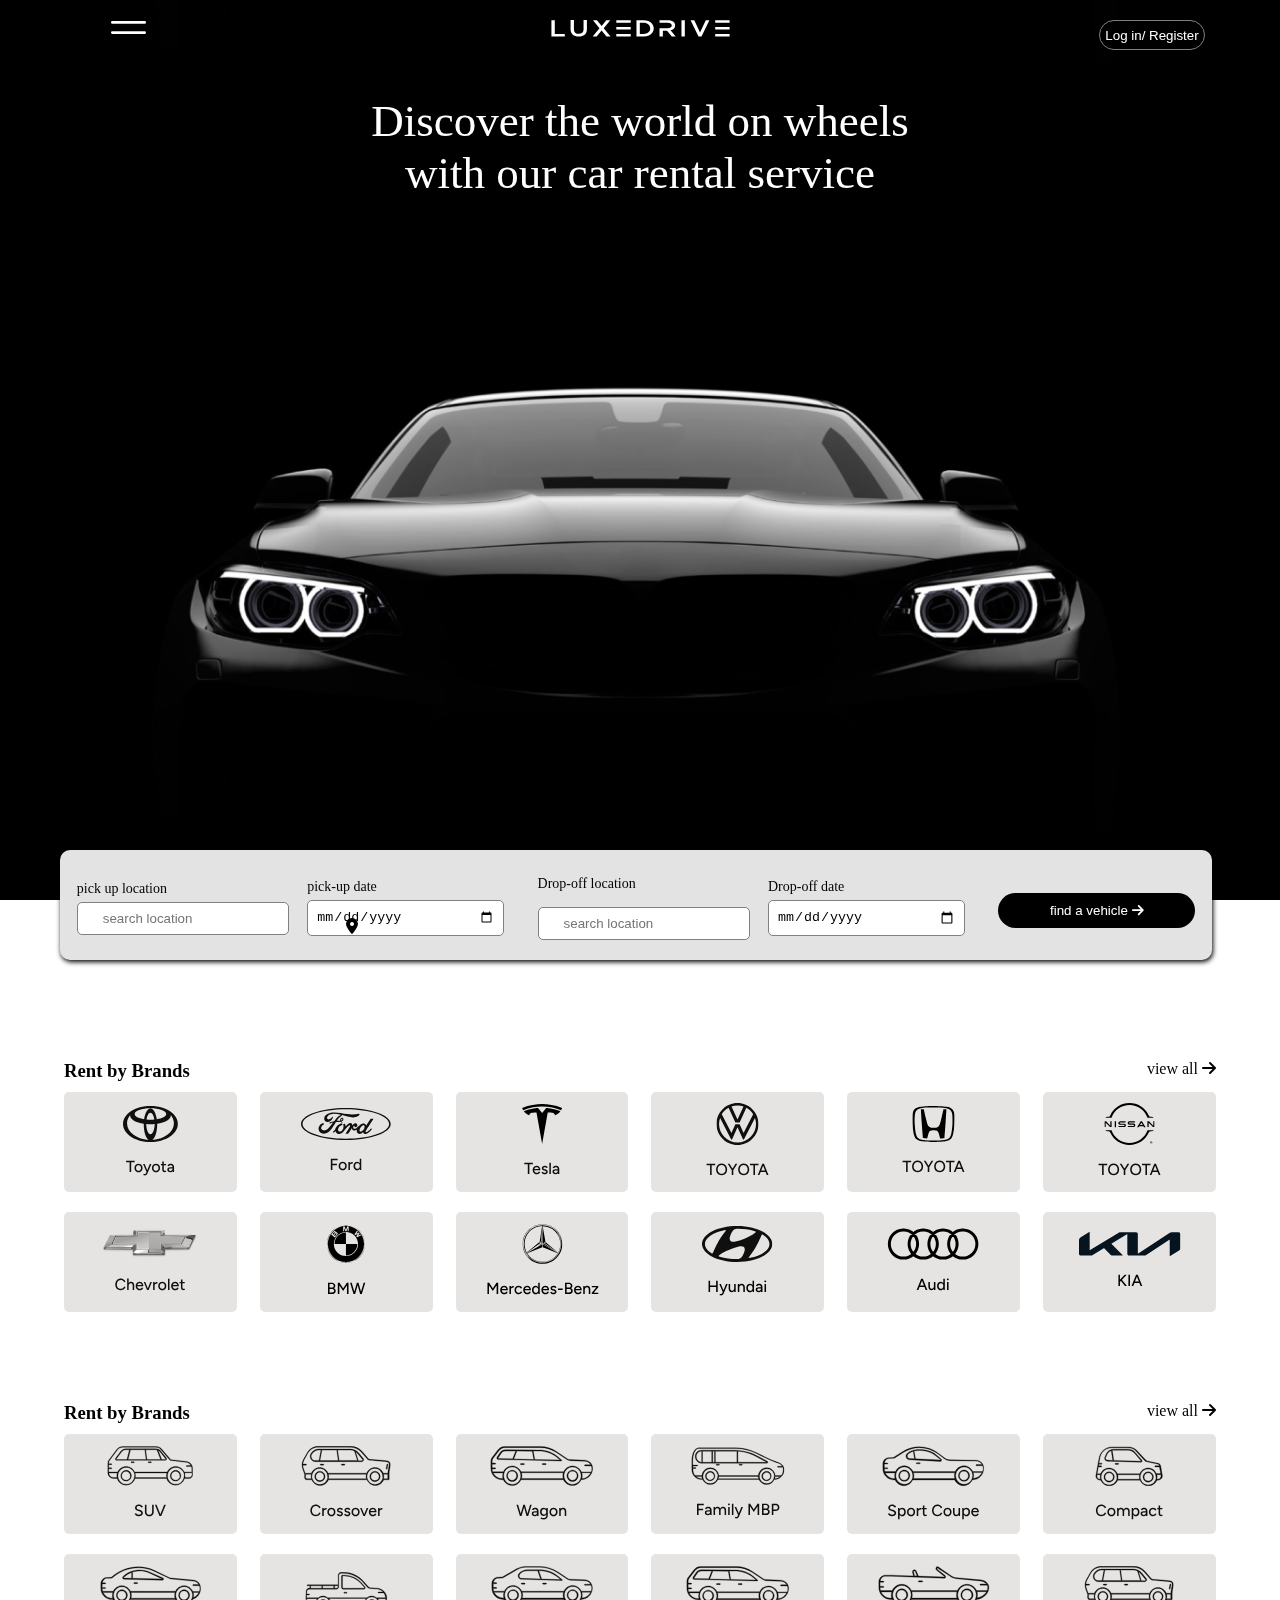
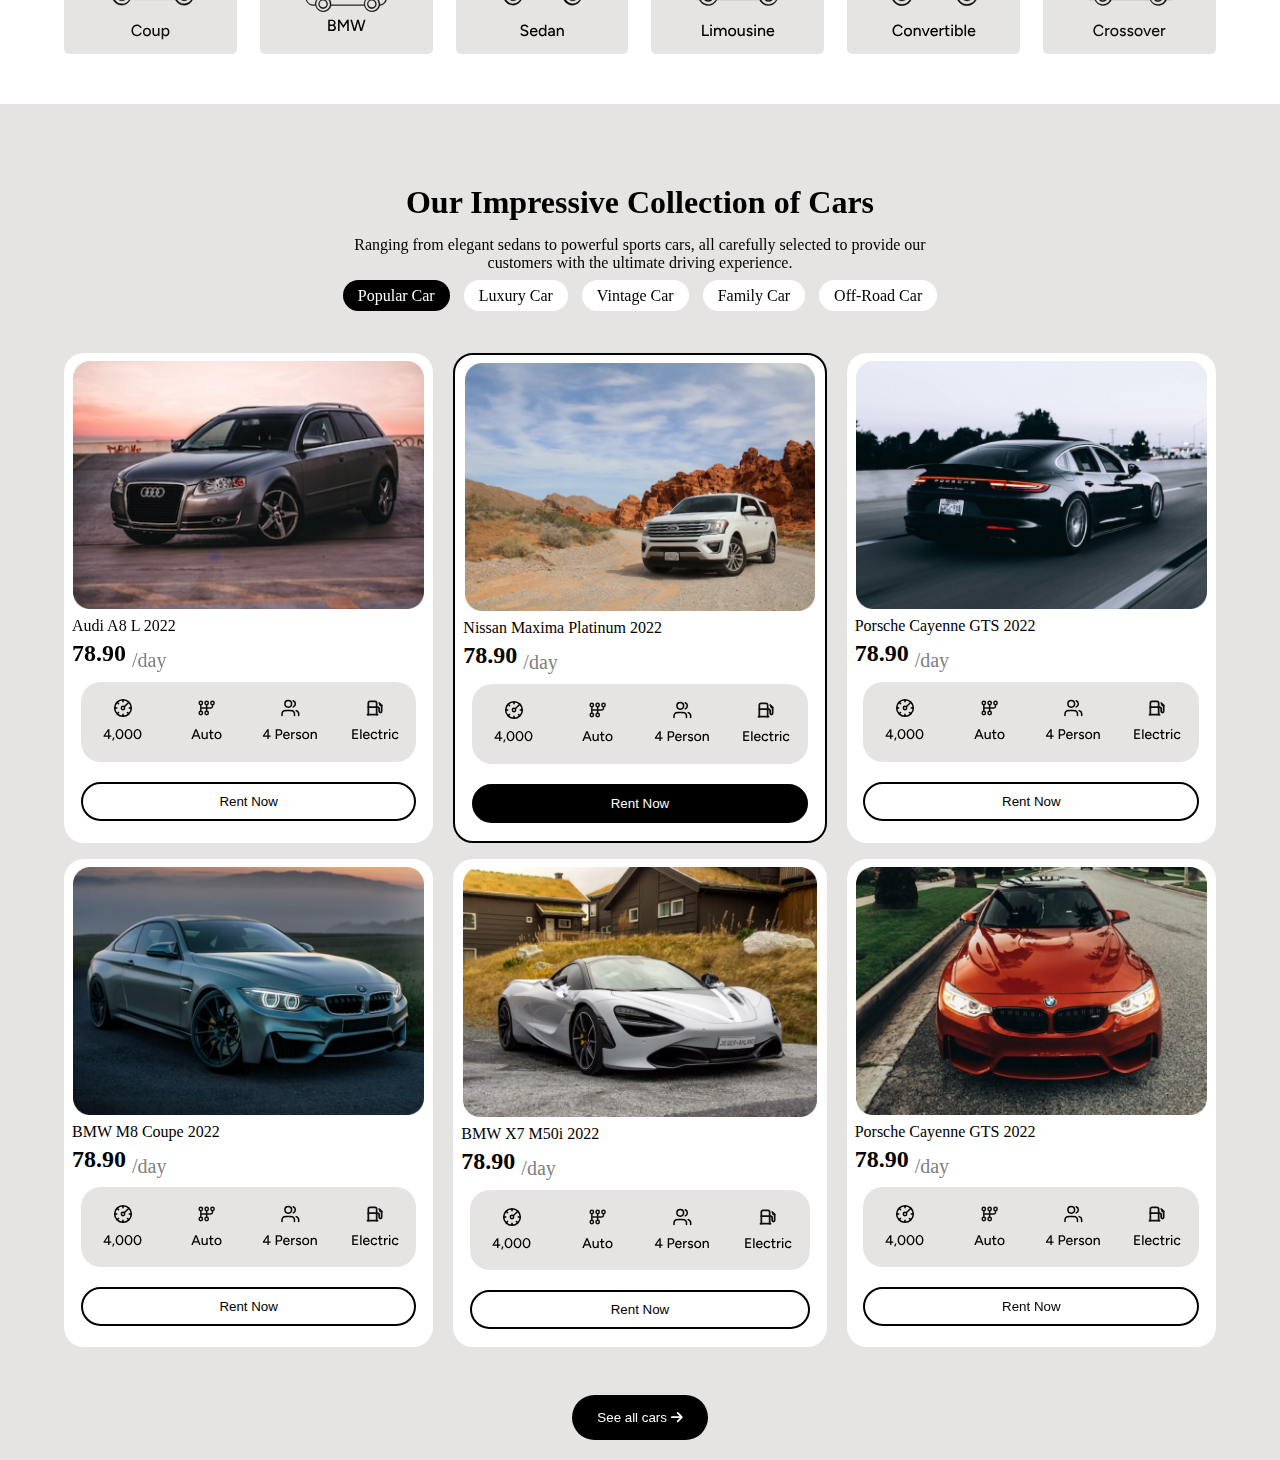
==== index.html @ c68bac32 "add section 4" ====
<html lang="en">
<head>
    <meta charset="UTF-8">
    <meta name="viewport" content="width=device-width, initial-scale=1.0">
    <link rel="stylesheet" href="https://cdnjs.cloudflare.com/ajax/libs/font-awesome/6.6.0/css/all.min.css">
    <link rel="stylesheet" href="style.css">
    <title>Car_Rental</title>
</head>
<body>
    <section id="Home">
       <div class="home-container ">
           <div class="header">
              <div class="header-container header-container-1">
                <svg width="35px" height="15" viewBox="0 0 41 15" fill="none" xmlns="http://www.w3.org/2000/svg">
                    <line x1="1.5" y1="1.5" x2="39.5" y2="1.5" stroke="white" stroke-width="3" stroke-linecap="round"/>
                    <line x1="1.5" y1="13.5" x2="39.5" y2="13.5" stroke="white" stroke-width="3" stroke-linecap="round"/>
                </svg>
                     
              </div>
              <div class="header-container header-container-2">
                <svg width="179" height="17" viewBox="0 0 179 17" fill="none" xmlns="http://www.w3.org/2000/svg">
                    <path d="M0.415466 16.4882H13.8075V13.8962H3.77547V0.264244H0.415466V16.4882Z" fill="white"/>
                    <path d="M27.699 16.4882C30.219 16.4882 32.211 15.8882 33.675 14.6642C35.139 13.4642 35.883 11.6402 35.907 9.21624V0.000244141H32.547V9.33624C32.547 10.8482 32.115 11.9762 31.275 12.7202C30.435 13.4882 29.259 13.8722 27.747 13.8722C26.235 13.8722 25.059 13.4642 24.195 12.6722C23.355 11.9042 22.923 10.7522 22.923 9.24024V0.000244141H19.563V9.33624C19.587 11.7122 20.307 13.4882 21.771 14.6882C23.211 15.8882 25.179 16.4882 27.699 16.4882Z" fill="white"/>
                    <path d="M41.6636 16.4882H45.6236L50.5676 10.4642L55.4636 16.4882H59.5436L52.7276 8.18424L59.2556 0.264244H55.2956L50.6396 5.95224L46.0076 0.264244H41.9276L48.5036 8.23224L41.6636 16.4882Z" fill="white"/>
                    <path d="M65.3111 13.9442V16.4882H79.7111V13.9442H65.3111ZM65.3111 7.03224V9.57624H79.7111V7.03224H65.3111ZM65.3111 0.264244V2.80824H79.7111V0.264244H65.3111Z" fill="white"/>
                    <path d="M85.4664 16.4882H92.5944C94.6104 16.4642 96.3624 16.1042 97.8984 15.4082C99.4104 14.6882 100.586 13.7282 101.45 12.5042C102.29 11.2802 102.722 9.91224 102.746 8.37624V8.32825C102.722 6.79224 102.29 5.40025 101.45 4.20024C100.586 3.00024 99.4104 2.04024 97.8984 1.32024C96.3624 0.624245 94.6104 0.264244 92.5944 0.264244H85.4664V16.4882ZM88.8264 13.8962V2.85624H92.5944C94.6104 2.88024 96.2184 3.40824 97.4184 4.41624C98.5944 5.42424 99.1944 6.74424 99.2184 8.37624V8.42424C99.1944 10.0322 98.5944 11.3522 97.4184 12.3362C96.2184 13.3442 94.6104 13.8722 92.5944 13.8962H88.8264Z" fill="white"/>
                    <path d="M116.761 8.30424H108.505V16.4882H111.865V10.8242H116.065L120.769 16.4882H124.705L119.569 10.3442C120.913 10.0322 122.017 9.45624 122.833 8.64024C123.673 7.82424 124.081 6.88825 124.105 5.54424V5.25624C124.105 4.56025 123.985 4.00824 123.697 3.43224C123.433 2.83224 123.049 2.32824 122.521 1.87224C121.921 1.36824 121.153 0.960245 120.217 0.672244C119.281 0.408245 118.225 0.264244 117.025 0.264244H108.505V2.85624H116.737C117.985 2.85624 118.969 3.07224 119.665 3.55224C120.337 4.00824 120.697 4.56024 120.697 5.42424V5.71224C120.697 6.55224 120.337 7.08024 119.641 7.56024C118.945 8.04024 117.985 8.30424 116.761 8.30424Z" fill="white"/>
                    <path d="M130.465 16.4882H133.825V0.264244H130.465V16.4882Z" fill="white"/>
                    <path d="M147.525 16.4882H150.477L158.421 0.144244H154.773L149.037 12.3842L143.277 0.144244H139.581L147.525 16.4882Z" fill="white"/>
                    <path d="M164.189 13.9442V16.4882H178.589V13.9442H164.189ZM164.189 7.03224V9.57624H178.589V7.03224H164.189ZM164.189 0.264244V2.80824H178.589V0.264244H164.189Z" fill="white"/>
                </svg>
                    
              </div>
               <div class="header-container header-container-3">
                <button>Log in/ Register</button>   
               </div>
           </div>
          <p>Discover the world on wheels <br>
            with our car rental service</p>
       </div>

        <div class="form-container form">
            <div class="input">
                <p>pick up location</p>
                <div class="input-container">
                    <input type="text" placeholder="search location">
                    <i class="fa-solid fa-location-dot"></i>
                </div>
            </div>

            <div class="input">
               <p>pick-up date</p>
               <input type="date">
            </div>
            
            <div class="input">
               <p>Drop-off location</p>
               <p>
                <div class="input-container">
                    <input type="text" placeholder="search location">
                    <i class="fa-solid fa-location-dot"></i>
                </div>
            </div>
            <div class="input">
               <p>Drop-off date</p>
               <input type="date">
            </div>
            <div class="input">
               <button>find a vehicle
                <i class="fa-solid fa-arrow-right"></i>                  
               </button>
            </div>
        </div>

    </section>

    <section id="Brand-section">
      <div class="brand-section-container">
               <div class="brand-section-header">
                <h3>Rent by Brands</h3>
                <div class="brand-section-button">
                    <a href="">
                        view all
                        <i class="fa-solid fa-arrow-right"></i>
                    </a>
                </div>
               </div>
        <div class="brand-container">
               <div class="brand-content">
                <div class="brand"><svg width="55" height="72" viewBox="0 0 55 72" fill="none" xmlns="http://www.w3.org/2000/svg">
                    <path d="M39.67 1.76931C36.2636 0.649949 32.0412 0 27.4639 0C22.8866 0 18.6641 0.649949 15.2578 1.76931C6.20963 4.73019 0.00012207 10.8686 0.00012207 17.9458C0.00012207 27.9117 12.2772 36 27.4284 36C42.5796 36 54.8567 27.9117 54.8567 17.9458C54.9276 10.8686 48.7181 4.73019 39.67 1.76931ZM27.4639 28.2728C25.193 28.2728 23.3479 23.7593 23.2414 18.0542C24.5898 18.1625 26.0091 18.2347 27.4639 18.2347C28.9187 18.2347 30.3025 18.1625 31.6863 18.0542C31.5799 23.7232 29.7348 28.2728 27.4639 28.2728ZM23.5253 13.5767C24.1285 9.56871 25.6542 6.75226 27.4639 6.75226C29.238 6.75226 30.7638 9.56871 31.4025 13.5767C30.1606 13.6851 28.8122 13.7573 27.4639 13.7573C26.1155 13.7573 24.8027 13.7212 23.5253 13.5767ZM33.8153 13.2879C32.8928 7.00501 30.409 2.52758 27.4639 2.52758C24.5188 2.52758 22.035 7.00501 21.1124 13.2879C15.5416 12.3852 11.6385 10.3992 11.6385 8.05215C11.6385 4.87462 18.6996 2.31093 27.4284 2.31093C36.1572 2.31093 43.2183 4.87462 43.2183 8.05215C43.2892 10.3992 39.3861 12.4213 33.8153 13.2879ZM4.04517 17.2959C4.04517 14.2267 5.21611 11.3741 7.20315 8.91875C7.16767 9.0993 7.16767 9.27984 7.16767 9.42427C7.16767 13.2879 12.8449 16.5376 20.7576 17.7292C20.7576 18.0181 20.7576 18.3069 20.7576 18.5958C20.7576 25.7452 22.7092 31.8114 25.4059 33.9057C13.4127 33.1836 4.04517 26.0341 4.04517 17.2959ZM29.5574 33.9057C32.2541 31.8114 34.2056 25.7452 34.2056 18.5958C34.2056 18.3069 34.2056 18.0181 34.2056 17.7292C42.1183 16.5376 47.7956 13.2518 47.7956 9.42427C47.7956 9.24373 47.7956 9.06319 47.7601 8.91875C49.7826 11.3741 50.9181 14.2628 50.9181 17.2959C50.9181 26.0341 41.5151 33.1836 29.5574 33.9057Z" fill="#0F0F0F"/>
                    <path d="M6.60127 66V55.728H8.18527V66H6.60127ZM3.09727 56.24V54.8H11.6893V56.24H3.09727ZM15.546 66.192C14.746 66.192 14.042 66.016 13.434 65.664C12.826 65.3013 12.346 64.8053 11.994 64.176C11.6527 63.5467 11.482 62.8213 11.482 62C11.482 61.1787 11.6527 60.4533 11.994 59.824C12.3354 59.1947 12.81 58.704 13.418 58.352C14.026 57.9893 14.7247 57.808 15.514 57.808C16.3034 57.808 17.002 57.9893 17.61 58.352C18.218 58.704 18.6927 59.1947 19.034 59.824C19.3754 60.4533 19.546 61.1787 19.546 62C19.546 62.8213 19.3754 63.5467 19.034 64.176C18.6927 64.8053 18.218 65.3013 17.61 65.664C17.0127 66.016 16.3247 66.192 15.546 66.192ZM15.546 64.8C16.026 64.8 16.4527 64.6827 16.826 64.448C17.1994 64.2027 17.4874 63.872 17.69 63.456C17.9034 63.04 18.01 62.5547 18.01 62C18.01 61.4453 17.9034 60.96 17.69 60.544C17.4874 60.128 17.194 59.8027 16.81 59.568C16.426 59.3227 15.994 59.2 15.514 59.2C15.0234 59.2 14.5914 59.3227 14.218 59.568C13.8447 59.8027 13.5514 60.128 13.338 60.544C13.1247 60.96 13.018 61.4453 13.018 62C13.018 62.5547 13.1247 63.04 13.338 63.456C13.5514 63.872 13.85 64.2027 14.234 64.448C14.618 64.6827 15.0554 64.8 15.546 64.8ZM21.9373 69.392C21.7026 69.392 21.4413 69.3493 21.1533 69.264C20.8759 69.1787 20.5879 69.0667 20.2893 68.928L20.8493 67.68C21.0839 67.7867 21.2866 67.8667 21.4573 67.92C21.6386 67.9733 21.7826 68 21.8893 68C22.1559 68 22.3799 67.9253 22.5613 67.776C22.7533 67.6267 22.9079 67.4187 23.0253 67.152L23.9533 64.96L26.8013 58H28.4333L24.6413 66.992C24.4386 67.4827 24.2253 67.9093 24.0013 68.272C23.7773 68.6347 23.4999 68.912 23.1693 69.104C22.8493 69.296 22.4386 69.392 21.9373 69.392ZM23.5373 66L20.0333 58H21.6493L24.5453 64.944L25.0093 66H23.5373ZM33.0148 66.192C32.2148 66.192 31.5108 66.016 30.9028 65.664C30.2948 65.3013 29.8148 64.8053 29.4628 64.176C29.1214 63.5467 28.9508 62.8213 28.9508 62C28.9508 61.1787 29.1214 60.4533 29.4628 59.824C29.8041 59.1947 30.2788 58.704 30.8868 58.352C31.4948 57.9893 32.1934 57.808 32.9828 57.808C33.7721 57.808 34.4708 57.9893 35.0788 58.352C35.6868 58.704 36.1614 59.1947 36.5028 59.824C36.8441 60.4533 37.0148 61.1787 37.0148 62C37.0148 62.8213 36.8441 63.5467 36.5028 64.176C36.1614 64.8053 35.6868 65.3013 35.0788 65.664C34.4814 66.016 33.7934 66.192 33.0148 66.192ZM33.0148 64.8C33.4948 64.8 33.9214 64.6827 34.2948 64.448C34.6681 64.2027 34.9561 63.872 35.1588 63.456C35.3721 63.04 35.4788 62.5547 35.4788 62C35.4788 61.4453 35.3721 60.96 35.1588 60.544C34.9561 60.128 34.6628 59.8027 34.2788 59.568C33.8948 59.3227 33.4628 59.2 32.9828 59.2C32.4921 59.2 32.0601 59.3227 31.6868 59.568C31.3134 59.8027 31.0201 60.128 30.8068 60.544C30.5934 60.96 30.4868 61.4453 30.4868 62C30.4868 62.5547 30.5934 63.04 30.8068 63.456C31.0201 63.872 31.3188 64.2027 31.7028 64.448C32.0868 64.6827 32.5241 64.8 33.0148 64.8ZM41.768 66.192C40.968 66.192 40.3494 65.9893 39.912 65.584C39.4747 65.168 39.256 64.576 39.256 63.808V55.504H40.776V63.584C40.776 63.9787 40.872 64.2827 41.064 64.496C41.2667 64.6987 41.5547 64.8 41.928 64.8C42.0347 64.8 42.152 64.7787 42.28 64.736C42.408 64.6933 42.5627 64.608 42.744 64.48L43.32 65.664C43.0427 65.8453 42.776 65.9787 42.52 66.064C42.2747 66.1493 42.024 66.192 41.768 66.192ZM37.896 59.312V58H43.048V59.312H37.896ZM49.6541 66L49.5741 64.608V61.824C49.5741 61.2373 49.5048 60.752 49.3661 60.368C49.2381 59.9733 49.0355 59.6747 48.7581 59.472C48.4915 59.2693 48.1341 59.168 47.6861 59.168C47.2701 59.168 46.9021 59.2533 46.5821 59.424C46.2728 59.5947 46.0168 59.8613 45.8141 60.224L44.4381 59.712C44.6301 59.3493 44.8755 59.024 45.1741 58.736C45.4728 58.448 45.8301 58.224 46.2461 58.064C46.6728 57.8933 47.1635 57.808 47.7181 57.808C48.4648 57.808 49.0888 57.952 49.5901 58.24C50.1021 58.528 50.4808 58.96 50.7261 59.536C50.9821 60.1013 51.1048 60.8053 51.0941 61.648L51.0781 66H49.6541ZM47.3181 66.192C46.3688 66.192 45.6275 65.9787 45.0941 65.552C44.5715 65.1147 44.3101 64.512 44.3101 63.744C44.3101 62.9227 44.5821 62.2987 45.1261 61.872C45.6808 61.4347 46.4488 61.216 47.4301 61.216H49.6541V62.416H47.8461C47.1101 62.416 46.5928 62.5333 46.2941 62.768C45.9955 62.992 45.8461 63.3067 45.8461 63.712C45.8461 64.0853 45.9848 64.3787 46.2621 64.592C46.5501 64.7947 46.9448 64.896 47.4461 64.896C47.8835 64.896 48.2568 64.7947 48.5661 64.592C48.8861 64.3893 49.1315 64.1227 49.3021 63.792C49.4835 63.4507 49.5741 63.072 49.5741 62.656H50.2941C50.2941 63.744 50.0435 64.608 49.5421 65.248C49.0408 65.8773 48.2995 66.192 47.3181 66.192Z" fill="#0F0F0F"/>
                    </svg>
                    </div>
               </div>
               <div class="brand-content">
                <div class="brand">
                    <svg width="90" height="68" viewBox="0 0 90 68" fill="none" xmlns="http://www.w3.org/2000/svg">
                        <path d="M63.2981 19.7126C63.3144 19.794 63.4122 19.8673 63.5182 19.908C63.5589 19.9243 63.5752 19.9487 63.5345 20.0301C63.241 20.6571 62.972 21.0154 62.6133 21.5528C62.2791 22.0576 61.8959 22.4485 61.4394 22.823C60.7465 23.393 59.7846 24.02 58.9939 23.5966C58.6433 23.4174 58.4884 22.9207 58.4966 22.5218C58.5129 21.3981 59.0102 20.25 59.9395 19.1182C61.0644 17.734 62.3117 17.0174 63.1269 17.4083C63.9747 17.8072 63.7056 18.7843 63.3225 19.5579C63.2899 19.6067 63.2899 19.6637 63.2981 19.7126ZM72.3629 10.9675C72.42 10.8617 72.3629 10.7803 72.2244 10.7803C71.5152 10.7803 70.594 10.7803 69.8603 10.7803C69.6891 10.7803 69.5913 10.8047 69.5098 10.9675C69.2408 11.4887 65.9311 16.4393 65.3197 17.4001C65.2137 17.5467 65.0915 17.5223 65.0752 17.3594C65.0099 16.7894 64.5208 16.1299 63.7383 15.8205C63.1432 15.5843 62.5644 15.5355 61.9611 15.6169C60.8769 15.7635 59.9069 16.3335 59.0509 16.9849C57.7711 17.962 56.6624 19.224 55.2277 20.1604C54.4451 20.6653 53.3772 21.1131 52.6598 20.4536C52.0158 19.851 52.0892 18.5238 53.0756 17.4897C53.1816 17.3838 53.3038 17.4734 53.2875 17.5711C53.1979 18.0352 53.312 18.4994 53.6625 18.8251C54.0946 19.2159 54.7141 19.2566 55.244 18.9961C55.8717 18.6866 56.2385 18.0922 56.3445 17.4164C56.5075 16.366 55.7005 15.4378 54.6897 15.3645C53.8663 15.3075 53.0756 15.5925 52.3093 16.2276C51.9262 16.5452 51.7061 16.7813 51.3718 17.2536C51.2903 17.3676 51.1681 17.3838 51.1681 17.2128C51.2088 15.8693 50.6463 15.1121 49.5377 15.0877C48.6736 15.0632 47.7524 15.5355 47.0269 16.1055C46.2362 16.7406 45.5514 17.5793 44.8096 18.3691C44.7199 18.4668 44.6384 18.4586 44.6139 18.2714C44.5895 17.3838 44.3694 16.5126 43.9536 15.9019C43.8069 15.6902 43.4971 15.5843 43.2444 15.7309C43.1221 15.796 42.7064 15.9833 42.4048 16.2276C42.258 16.3497 42.1928 16.5289 42.2662 16.7569C42.6656 18.0922 42.576 19.5986 42.0379 20.8851C41.5407 22.0576 40.5788 23.1162 39.4375 23.4663C38.6875 23.7024 37.9131 23.5884 37.4321 22.9289C36.7718 22.0169 37.0408 20.4291 38.0191 19.11C38.8913 17.9457 40.1467 17.2128 41.3939 16.7324C41.5407 16.6754 41.5733 16.5777 41.5325 16.4556C41.4673 16.252 41.3532 15.967 41.3124 15.8449C41.1983 15.5355 40.8722 15.4866 40.4809 15.5355C39.5679 15.6413 38.7527 15.9508 37.9375 16.3905C35.8099 17.5304 34.7502 19.7289 34.2773 20.9014C34.0491 21.4632 33.8616 21.8215 33.6089 22.1309C33.2747 22.5543 32.8508 22.937 32.0845 23.6047C32.0111 23.6698 31.9622 23.792 32.0193 23.9141C32.1008 24.077 32.5002 24.6388 32.6144 24.6877C32.7366 24.7528 32.8834 24.6632 32.9404 24.6225C33.4785 24.2561 34.1225 23.678 34.4404 23.2871C34.5545 23.1569 34.6605 23.2057 34.7257 23.4093C35.0192 24.4597 35.7854 25.3146 36.8533 25.6729C38.8016 26.3324 40.8233 25.3798 42.3477 23.7268C43.3178 22.6765 43.6683 22.0006 44.0352 21.5365C44.6628 20.7548 45.9101 19.0123 47.3856 17.8968C47.9318 17.4815 48.5676 17.1721 48.8937 17.3757C49.1545 17.5467 49.2361 17.9294 48.8203 18.6866C47.3122 21.4388 45.0949 24.6714 44.6873 25.4531C44.6139 25.5915 44.6791 25.6973 44.8177 25.6973C45.6085 25.6973 46.391 25.6973 47.1084 25.6973C47.2307 25.6892 47.2796 25.6403 47.3448 25.5508C48.5024 23.7431 49.5947 22.0169 50.7605 20.2337C50.8257 20.1279 50.8827 20.2093 50.8909 20.2581C50.9153 20.6734 51.0132 21.2352 51.2659 21.6098C51.7061 22.2938 52.3338 22.5869 53.0267 22.595C53.581 22.6032 53.8582 22.5136 54.4533 22.2938C54.9342 22.1146 55.3255 21.8785 55.6271 21.6668C55.7983 21.5447 55.8309 21.7482 55.8309 21.7808C55.5619 23.2139 55.8961 24.9238 57.3227 25.624C59.0346 26.4627 60.9096 25.2821 61.9938 24.2154C62.0997 24.1095 62.2139 24.1258 62.222 24.3457C62.2465 24.7528 62.4258 25.2413 62.7682 25.5752C63.673 26.4871 65.5072 26.1207 67.3414 24.7039C68.5234 23.792 69.7543 22.5136 70.863 21.1538C70.9038 21.105 70.9364 21.0154 70.8549 20.934C70.6837 20.7548 70.4391 20.5513 70.2679 20.3966C70.1945 20.3314 70.0804 20.3477 70.0152 20.3966C68.8739 21.4795 67.8468 22.7172 66.3632 23.7431C65.8659 24.0933 65.067 24.3701 64.7083 23.8897C64.5697 23.7024 64.5861 23.4419 64.7246 23.0999C65.1485 22.0006 72.0043 11.5782 72.3629 10.9675Z" fill="#0F0F0F"/>
                        <path d="M40.1076 12.2174C40.1402 12.3721 40.1973 12.4047 40.2706 12.3884C40.6212 12.3151 41.0043 12.0301 41.2244 11.6963C41.4282 11.395 41.526 10.9635 41.3222 10.7843C41.1429 10.6296 40.8413 10.6703 40.6212 10.8658C40.181 11.2566 40.0505 11.8103 40.1076 12.2174ZM22.6299 25.6444C20.0703 25.6607 17.8203 24.081 17.5595 21.3533C17.4127 19.8388 17.8448 18.4871 18.7007 17.3797C19.4589 16.3864 20.7469 15.564 21.8392 15.3686C22.1979 15.3034 22.6707 15.3441 22.8664 15.5803C23.1761 15.9385 23.0865 16.3375 22.7767 16.4922C21.9452 16.9156 20.9425 17.6403 20.4534 18.6337C20.054 19.4398 19.9724 20.4169 20.5838 21.3451C21.611 22.8922 24.4723 22.9329 27.1298 20.4658C27.7901 19.8632 28.377 19.2769 28.9803 18.593C30.1541 17.2576 30.5454 16.7691 32.1024 14.6113C32.1187 14.5869 32.1269 14.5543 32.1187 14.538C32.1024 14.5054 32.0861 14.5054 32.0372 14.4973C30.9938 14.5299 30.0889 14.8393 29.2085 15.4907C28.9558 15.678 28.589 15.6535 28.4259 15.4093C28.2466 15.1324 28.377 14.7741 28.6705 14.5706C30.0889 13.5853 31.6378 13.4062 33.2192 13.1375C33.2192 13.1375 33.3252 13.1457 33.423 13.0235C34.0752 12.193 34.5643 11.4439 35.2572 10.5971C35.9583 9.74209 36.855 8.96041 37.5397 8.36601C38.5017 7.54362 39.1131 7.26677 39.7408 6.92479C39.9038 6.83522 39.7163 6.73751 39.6674 6.73751C36.1702 6.07797 32.5345 5.23115 29.0699 6.51766C26.6651 7.41334 25.6135 9.31868 26.119 10.5889C26.4776 11.4927 27.6678 11.6393 28.7846 11.0937C29.7058 10.6378 30.5617 9.91308 31.1731 8.9767C31.5155 8.45558 32.2247 8.83013 31.8416 9.73395C30.8226 12.1197 28.8824 14.0088 26.5184 14.0902C24.5049 14.1553 23.2087 12.6734 23.2087 10.8495C23.2169 7.25049 27.2276 4.88102 31.4421 4.53089C36.5208 4.11563 41.3222 5.45914 46.3601 6.06983C50.2241 6.53395 53.925 6.55023 57.8053 5.65456C58.2618 5.55685 58.5879 5.84998 58.5553 6.3141C58.5146 6.98178 58.001 7.62504 56.7211 8.3253C55.2701 9.12326 53.7457 9.35939 52.1561 9.37568C48.3165 9.40825 44.7379 7.91003 41.0369 7.11206C41.0451 7.27491 41.0858 7.47033 40.9472 7.56804C38.893 9.08255 37.0425 10.6133 35.8034 12.7711C35.7626 12.82 35.7789 12.8688 35.8605 12.8607C36.9365 12.8037 37.9066 12.7792 38.9174 12.6978C39.0968 12.6815 39.0968 12.6408 39.0805 12.5105C38.9908 11.7696 39.2109 10.9228 39.863 10.3365C40.5315 9.73395 41.3711 9.66881 41.9255 10.1004C42.5532 10.5889 42.5042 11.4764 42.1537 12.136C41.8032 12.8118 41.2244 13.1701 40.6619 13.3411C40.6619 13.3411 40.5478 13.3655 40.5641 13.4714C40.5886 13.6423 41.3467 14.0658 41.4119 14.1716C41.4771 14.2775 41.4445 14.4403 41.3304 14.5706C41.2489 14.6602 41.1266 14.7497 40.9635 14.7497C40.8331 14.7497 40.7516 14.7009 40.5886 14.6113C40.2462 14.424 39.8223 14.1228 39.537 13.7645C39.4391 13.6423 39.3902 13.6423 39.1457 13.6505C38.0533 13.7156 36.3577 13.8785 35.2083 14.0169C34.9311 14.0495 34.8904 14.1065 34.8333 14.196C32.9991 17.2169 31.0427 20.4739 28.8906 22.6561C26.5836 25.0093 24.6679 25.6281 22.6299 25.6444Z" fill="#0F0F0F"/>
                        <path d="M44.8598 1.31908C20.9503 1.31908 1.57331 7.91451 1.57331 15.9919C1.57331 24.0692 20.9503 30.6646 44.8598 30.6646C68.7611 30.6646 88.1381 24.0692 88.1381 15.9919C88.1381 7.92265 68.7611 1.31908 44.8598 1.31908ZM44.8598 32C20.0862 32 0 24.8346 0 16C0 7.15725 20.0862 0 44.8598 0C69.6334 0 89.7196 7.1654 89.7196 16C89.7196 24.8346 69.6334 32 44.8598 32Z" fill="#0F0F0F"/>
                        <path d="M29.8307 62V50.8H31.3987V62H29.8307ZM31.1907 57.2V55.76H35.9427V57.2H31.1907ZM31.1907 52.24V50.8H36.6147V52.24H31.1907ZM41.7193 62.192C40.9193 62.192 40.2153 62.016 39.6073 61.664C38.9993 61.3013 38.5193 60.8053 38.1673 60.176C37.826 59.5467 37.6553 58.8213 37.6553 58C37.6553 57.1787 37.826 56.4533 38.1673 55.824C38.5086 55.1947 38.9833 54.704 39.5913 54.352C40.1993 53.9893 40.898 53.808 41.6873 53.808C42.4766 53.808 43.1753 53.9893 43.7833 54.352C44.3913 54.704 44.866 55.1947 45.2073 55.824C45.5486 56.4533 45.7193 57.1787 45.7193 58C45.7193 58.8213 45.5486 59.5467 45.2073 60.176C44.866 60.8053 44.3913 61.3013 43.7833 61.664C43.186 62.016 42.498 62.192 41.7193 62.192ZM41.7193 60.8C42.1993 60.8 42.626 60.6827 42.9993 60.448C43.3726 60.2027 43.6606 59.872 43.8633 59.456C44.0766 59.04 44.1833 58.5547 44.1833 58C44.1833 57.4453 44.0766 56.96 43.8633 56.544C43.6606 56.128 43.3673 55.8027 42.9833 55.568C42.5993 55.3227 42.1673 55.2 41.6873 55.2C41.1966 55.2 40.7646 55.3227 40.3913 55.568C40.018 55.8027 39.7246 56.128 39.5113 56.544C39.298 56.96 39.1913 57.4453 39.1913 58C39.1913 58.5547 39.298 59.04 39.5113 59.456C39.7246 59.872 40.0233 60.2027 40.4073 60.448C40.7913 60.6827 41.2286 60.8 41.7193 60.8ZM48.3126 57.696C48.3126 56.832 48.4779 56.128 48.8086 55.584C49.1392 55.04 49.5659 54.6347 50.0886 54.368C50.6112 54.1013 51.1606 53.968 51.7366 53.968V55.408C51.2566 55.408 50.7979 55.4827 50.3606 55.632C49.9339 55.7707 49.5819 56.0053 49.3046 56.336C49.0379 56.656 48.9046 57.0933 48.9046 57.648L48.3126 57.696ZM47.3846 62V54H48.9046V62H47.3846ZM58.8187 62L58.7547 60.512V50.8H60.2587V62H58.8187ZM56.1307 62.192C55.4053 62.192 54.7707 62.016 54.2267 61.664C53.6933 61.312 53.272 60.8213 52.9627 60.192C52.664 59.5627 52.5147 58.832 52.5147 58C52.5147 57.1573 52.664 56.4267 52.9627 55.808C53.272 55.1787 53.6933 54.688 54.2267 54.336C54.7707 53.984 55.4053 53.808 56.1307 53.808C56.8027 53.808 57.384 53.984 57.8747 54.336C58.376 54.688 58.76 55.1787 59.0267 55.808C59.2933 56.4267 59.4267 57.1573 59.4267 58C59.4267 58.832 59.2933 59.5627 59.0267 60.192C58.76 60.8213 58.376 61.312 57.8747 61.664C57.384 62.016 56.8027 62.192 56.1307 62.192ZM56.4827 60.816C56.9307 60.816 57.3253 60.6987 57.6667 60.464C58.008 60.2187 58.2747 59.888 58.4667 59.472C58.6587 59.0453 58.7547 58.5547 58.7547 58C58.7547 57.4453 58.6587 56.96 58.4667 56.544C58.2747 56.1173 58.008 55.7867 57.6667 55.552C57.3253 55.3067 56.9253 55.184 56.4667 55.184C55.9973 55.184 55.5813 55.3067 55.2187 55.552C54.856 55.7867 54.5733 56.1173 54.3707 56.544C54.168 56.96 54.0667 57.4453 54.0667 58C54.0667 58.5547 54.168 59.0453 54.3707 59.472C54.584 59.888 54.872 60.2187 55.2347 60.464C55.5973 60.6987 56.0133 60.816 56.4827 60.816Z" fill="#0F0F0F"/>
                        </svg>
                        
                </div>
               </div>
               <div class="brand-content">
                   <div class="brand">
                    <svg width="41" height="76" viewBox="0 0 41 76" fill="none" xmlns="http://www.w3.org/2000/svg">
                        <g clip-path="url(#clip0_1_2930)">
                        <path d="M20.1266 39.9215L25.7412 8.4422C31.0869 8.4422 32.7792 9.02603 33.0164 11.4087C33.0164 11.4087 36.6066 10.0674 38.4095 7.36922C31.3558 4.10295 24.2545 3.96094 24.2545 3.96094L20.1108 8.99447H20.1266L15.9988 3.96094C15.9988 3.96094 8.89753 4.10295 1.84375 7.36922C3.64673 10.0832 7.23689 11.4087 7.23689 11.4087C7.47412 9.02603 9.1664 8.4422 14.4805 8.42642L20.1266 39.9215Z" fill="black"/>
                        <path d="M20.1265 2.51006C25.836 2.46272 32.3678 3.39369 39.0579 6.29704C39.9594 4.68757 40.1808 3.97751 40.1808 3.97751C32.8739 1.08994 26.0258 0.111636 20.1265 0.0800781C14.2431 0.111636 7.39492 1.08994 0.0722656 3.97751C0.0722656 3.97751 0.404395 4.84536 1.19518 6.29704C7.8852 3.37791 14.4171 2.46272 20.1265 2.51006Z" fill="black"/>
                        </g>
                        <path d="M5.79808 70V59.728H7.38208V70H5.79808ZM2.29408 60.24V58.8H10.8861V60.24H2.29408ZM14.6628 70.192C13.8842 70.192 13.1962 70.016 12.5988 69.664C12.0015 69.3013 11.5322 68.8053 11.1908 68.176C10.8495 67.5467 10.6788 66.8213 10.6788 66C10.6788 65.1787 10.8495 64.4533 11.1908 63.824C11.5322 63.1947 12.0015 62.704 12.5988 62.352C13.2068 61.9893 13.9002 61.808 14.6788 61.808C15.4042 61.808 16.0442 61.9947 16.5988 62.368C17.1642 62.7307 17.6015 63.2533 17.9108 63.936C18.2308 64.608 18.3908 65.4027 18.3908 66.32H16.8708C16.8815 65.6373 16.7962 65.0613 16.6148 64.592C16.4442 64.1227 16.1882 63.7707 15.8468 63.536C15.5162 63.2907 15.1162 63.168 14.6468 63.168C14.1455 63.168 13.7135 63.2853 13.3508 63.52C12.9882 63.744 12.7055 64.0693 12.5028 64.496C12.3108 64.912 12.2148 65.424 12.2148 66.032C12.2148 66.5973 12.3268 67.088 12.5508 67.504C12.7748 67.9093 13.0788 68.2293 13.4628 68.464C13.8468 68.688 14.2842 68.8 14.7748 68.8C15.2975 68.8 15.7295 68.6773 16.0708 68.432C16.4228 68.1867 16.7002 67.872 16.9028 67.488L18.2628 68.112C18.0495 68.528 17.7722 68.896 17.4308 69.216C17.0895 69.5253 16.6842 69.7653 16.2148 69.936C15.7562 70.1067 15.2388 70.192 14.6628 70.192ZM11.6708 66.32L11.6868 65.072H17.5428V66.32H11.6708ZM22.7565 70.192C22.1911 70.192 21.6845 70.1067 21.2365 69.936C20.7991 69.7653 20.4258 69.536 20.1165 69.248C19.8178 68.96 19.5938 68.6347 19.4445 68.272L20.7565 67.696C20.9271 68.0267 21.1831 68.2987 21.5245 68.512C21.8658 68.7253 22.2445 68.832 22.6605 68.832C23.1191 68.832 23.4978 68.7467 23.7965 68.576C24.0951 68.4053 24.2445 68.1653 24.2445 67.856C24.2445 67.5573 24.1325 67.3227 23.9085 67.152C23.6845 66.9813 23.3591 66.8427 22.9325 66.736L22.1805 66.544C21.4338 66.3413 20.8525 66.0373 20.4365 65.632C20.0311 65.2267 19.8285 64.768 19.8285 64.256C19.8285 63.4773 20.0791 62.8747 20.5805 62.448C21.0818 62.0213 21.8231 61.808 22.8045 61.808C23.2845 61.808 23.7218 61.8773 24.1165 62.016C24.5218 62.1547 24.8631 62.352 25.1405 62.608C25.4285 62.864 25.6311 63.168 25.7485 63.52L24.4685 64.096C24.3405 63.776 24.1218 63.5413 23.8125 63.392C23.5031 63.232 23.1405 63.152 22.7245 63.152C22.2978 63.152 21.9618 63.248 21.7165 63.44C21.4711 63.6213 21.3485 63.8773 21.3485 64.208C21.3485 64.3893 21.4498 64.5653 21.6525 64.736C21.8658 64.896 22.1751 65.0293 22.5805 65.136L23.4445 65.344C23.9671 65.472 24.3991 65.6693 24.7405 65.936C25.0818 66.192 25.3378 66.4853 25.5085 66.816C25.6791 67.136 25.7645 67.472 25.7645 67.824C25.7645 68.304 25.6311 68.7253 25.3645 69.088C25.1085 69.44 24.7511 69.712 24.2925 69.904C23.8445 70.096 23.3325 70.192 22.7565 70.192ZM27.3456 70V58.8H28.8656V70H27.3456ZM35.8666 70L35.7866 68.608V65.824C35.7866 65.2373 35.7172 64.752 35.5786 64.368C35.4506 63.9733 35.2479 63.6747 34.9706 63.472C34.7039 63.2693 34.3466 63.168 33.8986 63.168C33.4826 63.168 33.1146 63.2533 32.7946 63.424C32.4852 63.5947 32.2292 63.8613 32.0266 64.224L30.6506 63.712C30.8426 63.3493 31.0879 63.024 31.3866 62.736C31.6852 62.448 32.0426 62.224 32.4586 62.064C32.8852 61.8933 33.3759 61.808 33.9306 61.808C34.6772 61.808 35.3012 61.952 35.8026 62.24C36.3146 62.528 36.6932 62.96 36.9386 63.536C37.1946 64.1013 37.3172 64.8053 37.3066 65.648L37.2906 70H35.8666ZM33.5306 70.192C32.5812 70.192 31.8399 69.9787 31.3066 69.552C30.7839 69.1147 30.5226 68.512 30.5226 67.744C30.5226 66.9227 30.7946 66.2987 31.3386 65.872C31.8932 65.4347 32.6612 65.216 33.6426 65.216H35.8666V66.416H34.0586C33.3226 66.416 32.8052 66.5333 32.5066 66.768C32.2079 66.992 32.0586 67.3067 32.0586 67.712C32.0586 68.0853 32.1972 68.3787 32.4746 68.592C32.7626 68.7947 33.1572 68.896 33.6586 68.896C34.0959 68.896 34.4692 68.7947 34.7786 68.592C35.0986 68.3893 35.3439 68.1227 35.5146 67.792C35.6959 67.4507 35.7866 67.072 35.7866 66.656H36.5066C36.5066 67.744 36.2559 68.608 35.7546 69.248C35.2532 69.8773 34.5119 70.192 33.5306 70.192Z" fill="#0F0F0F"/>
                        <defs>
                        <clipPath id="clip0_1_2930">
                        <rect width="40.2667" height="40" fill="white"/>
                        </clipPath>
                        </defs>
                        </svg>
                        
                   </div>
               </div>
               <div class="brand-content">
                <div class="brand">
                    <svg width="63" height="78" viewBox="0 0 63 78" fill="none" xmlns="http://www.w3.org/2000/svg">
                        <g clip-path="url(#clip0_1_2959)">
                        <path d="M31.5 39.525C21.375 39.525 13.05 31.125 13.05 21C13.05 18.9 13.425 16.875 14.1 14.925L24.9 35.925C25.05 36.225 25.2 36.45 25.575 36.45C25.95 36.45 26.1 36.225 26.25 35.925L31.275 24.75C31.35 24.6 31.425 24.525 31.5 24.525C31.65 24.525 31.65 24.675 31.725 24.75L36.825 35.925C36.975 36.225 37.125 36.45 37.5 36.45C37.875 36.45 38.025 36.225 38.175 35.925L48.975 14.925C49.65 16.8 50.025 18.825 50.025 21C49.95 31.125 41.625 39.525 31.5 39.525ZM31.5 16.2C31.35 16.2 31.35 16.05 31.275 15.975L25.5 3.525C27.375 2.85 29.4 2.475 31.5 2.475C33.6 2.475 35.625 2.85 37.5 3.525L31.725 15.975C31.65 16.05 31.65 16.2 31.5 16.2ZM25.425 29.7C25.275 29.7 25.275 29.55 25.2 29.475L15.75 11.325C17.4 8.625 19.8 6.375 22.575 4.8L29.25 19.2C29.4 19.5 29.55 19.575 29.775 19.575H33.225C33.45 19.575 33.6 19.5 33.75 19.2L40.35 4.8C43.125 6.375 45.525 8.625 47.175 11.325L37.8 29.475C37.725 29.625 37.65 29.7 37.575 29.7C37.425 29.7 37.425 29.55 37.35 29.475L33.75 21.525C33.6 21.225 33.45 21.15 33.225 21.15H29.775C29.55 21.15 29.4 21.225 29.25 21.525L25.65 29.475C25.575 29.55 25.575 29.7 25.425 29.7ZM31.5 42C43.125 42 52.5 32.625 52.5 21C52.5 9.375 43.125 0 31.5 0C19.875 0 10.5 9.375 10.5 21C10.5 32.625 19.875 42 31.5 42Z" fill="#0F0F0F"/>
                        </g>
                        <path d="M4.08663 72V61.728H5.67063V72H4.08663ZM0.582625 62.24V60.8H9.17463V62.24H0.582625ZM15.6314 72.192C14.5434 72.192 13.578 71.9467 12.7354 71.456C11.8927 70.9653 11.2314 70.2827 10.7514 69.408C10.282 68.5333 10.0474 67.5307 10.0474 66.4C10.0474 65.2693 10.282 64.272 10.7514 63.408C11.2314 62.5333 11.8874 61.8507 12.7194 61.36C13.5514 60.8587 14.5114 60.608 15.5994 60.608C16.6874 60.608 17.6474 60.8587 18.4794 61.36C19.3114 61.8507 19.962 62.5333 20.4314 63.408C20.9007 64.272 21.1354 65.2693 21.1354 66.4C21.1354 67.5307 20.9007 68.5333 20.4314 69.408C19.962 70.2827 19.3114 70.9653 18.4794 71.456C17.658 71.9467 16.7087 72.192 15.6314 72.192ZM15.6314 70.752C16.3994 70.752 17.0767 70.5653 17.6634 70.192C18.25 69.8187 18.7087 69.3067 19.0394 68.656C19.37 68.0053 19.5354 67.2533 19.5354 66.4C19.5354 65.5573 19.3647 64.8107 19.0234 64.16C18.6927 63.4987 18.2287 62.9813 17.6314 62.608C17.0447 62.2347 16.3674 62.048 15.5994 62.048C14.8314 62.048 14.1487 62.2347 13.5514 62.608C12.954 62.9813 12.4847 63.4987 12.1434 64.16C11.8127 64.8107 11.6474 65.5573 11.6474 66.4C11.6474 67.2533 11.818 68.0053 12.1594 68.656C12.5007 69.3067 12.97 69.8187 13.5674 70.192C14.1754 70.5653 14.8634 70.752 15.6314 70.752ZM27.2898 67.344L25.8658 66.8L29.4978 60.8H31.3218L27.2898 67.344ZM25.7378 72V66.624H27.3218V72H25.7378ZM25.7698 67.344L21.7378 60.8H23.5458L27.1778 66.8L25.7698 67.344ZM37.7251 72.192C36.6371 72.192 35.6718 71.9467 34.8291 71.456C33.9865 70.9653 33.3251 70.2827 32.8451 69.408C32.3758 68.5333 32.1411 67.5307 32.1411 66.4C32.1411 65.2693 32.3758 64.272 32.8451 63.408C33.3251 62.5333 33.9811 61.8507 34.8131 61.36C35.6451 60.8587 36.6051 60.608 37.6931 60.608C38.7811 60.608 39.7411 60.8587 40.5731 61.36C41.4051 61.8507 42.0558 62.5333 42.5251 63.408C42.9945 64.272 43.2291 65.2693 43.2291 66.4C43.2291 67.5307 42.9945 68.5333 42.5251 69.408C42.0558 70.2827 41.4051 70.9653 40.5731 71.456C39.7518 71.9467 38.8025 72.192 37.7251 72.192ZM37.7251 70.752C38.4931 70.752 39.1705 70.5653 39.7571 70.192C40.3438 69.8187 40.8025 69.3067 41.1331 68.656C41.4638 68.0053 41.6291 67.2533 41.6291 66.4C41.6291 65.5573 41.4585 64.8107 41.1171 64.16C40.7865 63.4987 40.3225 62.9813 39.7251 62.608C39.1385 62.2347 38.4611 62.048 37.6931 62.048C36.9251 62.048 36.2425 62.2347 35.6451 62.608C35.0478 62.9813 34.5785 63.4987 34.2371 64.16C33.9065 64.8107 33.7411 65.5573 33.7411 66.4C33.7411 67.2533 33.9118 68.0053 34.2531 68.656C34.5945 69.3067 35.0638 69.8187 35.6611 70.192C36.2691 70.5653 36.9571 70.752 37.7251 70.752ZM47.4304 72V61.728H49.0144V72H47.4304ZM43.9264 62.24V60.8H52.5184V62.24H43.9264ZM60.793 72L56.361 60.8H57.961L62.473 72H60.793ZM51.769 72L56.281 60.8H57.881L53.449 72H51.769ZM53.897 69.008V67.6H60.345V69.008H53.897Z" fill="#0F0F0F"/>
                        <defs>
                        <clipPath id="clip0_1_2959">
                        <rect width="42" height="42" fill="white" transform="translate(10.5)"/>
                        </clipPath>
                        </defs>
                        </svg>
                        
                </div>
            </div>
               <div class="brand-content">
                  <div class="brand">
                    <svg width="63" height="72" viewBox="0 0 63 72" fill="none" xmlns="http://www.w3.org/2000/svg">
                        <g clip-path="url(#clip0_1_2987)">
                        <path fill-rule="evenodd" clip-rule="evenodd" d="M41.4554 3.15625C40.417 7.52192 40.082 9.57043 39.3116 12.7271C38.5411 15.8167 37.9382 18.6376 36.9333 19.9809C35.9284 21.3242 34.555 21.6936 33.5166 21.7607C33.0141 21.8615 32.6791 21.8615 31.6407 21.8615C30.6023 21.8615 30.2003 21.8615 29.7649 21.7607C28.8269 21.66 27.4536 21.3242 26.3481 19.9809C25.3097 18.604 24.7403 15.7831 23.9698 12.7271C23.1994 9.57043 22.7639 7.52192 21.826 3.15625C21.826 3.15625 20.8881 3.15625 20.3856 3.257C19.7827 3.257 19.3472 3.257 18.8448 3.35774C18.8448 3.35774 19.4477 12.4249 19.6822 16.1861C19.9502 20.216 20.4526 26.9324 20.8881 32.0704C20.8881 32.0704 21.7255 32.2383 23.0989 32.2383C24.4723 32.4062 25.1422 32.507 25.1422 32.507C25.7452 30.2906 26.5156 27.1339 27.2861 25.757C27.956 24.6488 28.9944 24.548 29.5974 24.4809C30.5353 24.3801 31.3057 24.313 31.6407 24.313C31.9757 24.313 32.7461 24.313 33.684 24.4809C34.287 24.5816 35.2919 24.6488 35.9953 25.757C36.8328 27.1339 37.5362 30.1898 38.1392 32.507C38.1392 32.507 38.7421 32.507 40.1825 32.4062C41.5559 32.3055 42.3933 32.2383 42.3933 32.2383C42.8288 27.1003 43.3312 20.3503 43.5992 16.354C43.8672 12.5257 44.4367 3.52565 44.4367 3.52565C43.9342 3.42491 43.4987 3.42491 42.8958 3.35774C42.4938 3.15625 41.4554 3.15625 41.4554 3.15625Z" fill="black"/>
                        <path fill-rule="evenodd" clip-rule="evenodd" d="M50.4328 18.5373C50.0979 23.2388 49.6624 26.1269 49.1599 28.1754C48.6575 29.9552 48.0545 31.1642 47.1166 32.0037C45.5757 33.4478 43.4654 33.7836 42.2595 33.9851C39.6132 34.4216 35.0911 34.5896 31.6074 34.5896C28.1237 34.5896 23.6016 34.4216 20.9553 33.9851C19.7494 33.8172 17.639 33.4813 16.0982 32.0037C15.1603 31.1642 14.5573 29.9552 14.0548 28.1754C13.4519 26.1269 13.0834 23.306 12.7485 18.5373C12.581 15.7164 12.581 11.0149 12.9159 8.52985C13.3514 4.8694 15.1268 2.98881 18.8784 2.28358C20.4863 1.94776 22.8981 1.6791 25.1089 1.61194C26.9178 1.54478 29.899 1.44403 31.5069 1.44403C33.1148 1.44403 36.096 1.54478 37.9049 1.61194C40.1157 1.71269 42.494 1.94776 44.3028 2.28358C48.0545 2.95522 49.8299 4.83582 50.2653 8.52985C50.4998 11.1157 50.6003 15.7164 50.4328 18.5373ZM52.4762 8.6306C51.8732 2.72015 48.1215 1.44403 44.8053 0.873134C43.0969 0.604478 40.2162 0.369403 38.2398 0.268657C36.5985 0.100746 32.6793 0 31.5069 0C30.301 0 26.3818 0.100746 24.774 0.16791C22.8981 0.268657 19.9169 0.503731 18.2085 0.839552C14.8923 1.44403 11.1406 2.6194 10.5376 8.59702C10.3701 10.209 10.3701 12.3582 10.3701 14.5746C10.4706 18.3358 10.7051 20.8881 10.8726 22.6007C10.9731 23.8097 11.4756 27.4701 12.0785 29.25C12.9159 31.8022 13.6864 32.5746 14.5573 33.347C16.1652 34.7239 18.9119 35.1269 19.5149 35.3284C22.5966 35.9328 28.7266 36 31.4399 36C34.1532 36 40.3167 35.8993 43.3649 35.3284C43.9679 35.2276 46.6142 34.8246 48.3225 33.347C49.2604 32.5746 49.9304 31.8022 50.8013 29.25C51.4043 27.3694 51.9067 23.7761 52.0072 22.6007C52.1747 20.8209 52.5097 18.3358 52.5097 14.5746C52.6437 12.291 52.6437 10.2425 52.4762 8.6306Z" fill="black"/>
                        </g>
                        <path d="M4.08663 66V55.728H5.67063V66H4.08663ZM0.582625 56.24V54.8H9.17463V56.24H0.582625ZM15.6314 66.192C14.5434 66.192 13.578 65.9467 12.7354 65.456C11.8927 64.9653 11.2314 64.2827 10.7514 63.408C10.282 62.5333 10.0474 61.5307 10.0474 60.4C10.0474 59.2693 10.282 58.272 10.7514 57.408C11.2314 56.5333 11.8874 55.8507 12.7194 55.36C13.5514 54.8587 14.5114 54.608 15.5994 54.608C16.6874 54.608 17.6474 54.8587 18.4794 55.36C19.3114 55.8507 19.962 56.5333 20.4314 57.408C20.9007 58.272 21.1354 59.2693 21.1354 60.4C21.1354 61.5307 20.9007 62.5333 20.4314 63.408C19.962 64.2827 19.3114 64.9653 18.4794 65.456C17.658 65.9467 16.7087 66.192 15.6314 66.192ZM15.6314 64.752C16.3994 64.752 17.0767 64.5653 17.6634 64.192C18.25 63.8187 18.7087 63.3067 19.0394 62.656C19.37 62.0053 19.5354 61.2533 19.5354 60.4C19.5354 59.5573 19.3647 58.8107 19.0234 58.16C18.6927 57.4987 18.2287 56.9813 17.6314 56.608C17.0447 56.2347 16.3674 56.048 15.5994 56.048C14.8314 56.048 14.1487 56.2347 13.5514 56.608C12.954 56.9813 12.4847 57.4987 12.1434 58.16C11.8127 58.8107 11.6474 59.5573 11.6474 60.4C11.6474 61.2533 11.818 62.0053 12.1594 62.656C12.5007 63.3067 12.97 63.8187 13.5674 64.192C14.1754 64.5653 14.8634 64.752 15.6314 64.752ZM27.2898 61.344L25.8658 60.8L29.4978 54.8H31.3218L27.2898 61.344ZM25.7378 66V60.624H27.3218V66H25.7378ZM25.7698 61.344L21.7378 54.8H23.5458L27.1778 60.8L25.7698 61.344ZM37.7251 66.192C36.6371 66.192 35.6718 65.9467 34.8291 65.456C33.9865 64.9653 33.3251 64.2827 32.8451 63.408C32.3758 62.5333 32.1411 61.5307 32.1411 60.4C32.1411 59.2693 32.3758 58.272 32.8451 57.408C33.3251 56.5333 33.9811 55.8507 34.8131 55.36C35.6451 54.8587 36.6051 54.608 37.6931 54.608C38.7811 54.608 39.7411 54.8587 40.5731 55.36C41.4051 55.8507 42.0558 56.5333 42.5251 57.408C42.9945 58.272 43.2291 59.2693 43.2291 60.4C43.2291 61.5307 42.9945 62.5333 42.5251 63.408C42.0558 64.2827 41.4051 64.9653 40.5731 65.456C39.7518 65.9467 38.8025 66.192 37.7251 66.192ZM37.7251 64.752C38.4931 64.752 39.1705 64.5653 39.7571 64.192C40.3438 63.8187 40.8025 63.3067 41.1331 62.656C41.4638 62.0053 41.6291 61.2533 41.6291 60.4C41.6291 59.5573 41.4585 58.8107 41.1171 58.16C40.7865 57.4987 40.3225 56.9813 39.7251 56.608C39.1385 56.2347 38.4611 56.048 37.6931 56.048C36.9251 56.048 36.2425 56.2347 35.6451 56.608C35.0478 56.9813 34.5785 57.4987 34.2371 58.16C33.9065 58.8107 33.7411 59.5573 33.7411 60.4C33.7411 61.2533 33.9118 62.0053 34.2531 62.656C34.5945 63.3067 35.0638 63.8187 35.6611 64.192C36.2691 64.5653 36.9571 64.752 37.7251 64.752ZM47.4304 66V55.728H49.0144V66H47.4304ZM43.9264 56.24V54.8H52.5184V56.24H43.9264ZM60.793 66L56.361 54.8H57.961L62.473 66H60.793ZM51.769 66L56.281 54.8H57.881L53.449 66H51.769ZM53.897 63.008V61.6H60.345V63.008H53.897Z" fill="#0F0F0F"/>
                        <defs>
                        <clipPath id="clip0_1_2987">
                        <rect width="42.24" height="36" fill="white" transform="translate(10.38)"/>
                        </clipPath>
                        </defs>
                        </svg>
                        
                  </div>
               </div>
               <div class="brand-content">
                  <div class="brand">
                    <svg width="63" height="78" viewBox="0 0 63 78" fill="none" xmlns="http://www.w3.org/2000/svg">
                        <g clip-path="url(#clip0_1_3019)">
                        <path d="M13.5492 14.6642C16.1575 7.10219 23.3687 1.9927 31.5004 1.9927C39.6321 1.9927 46.8432 7.10219 49.4515 14.6642V14.7153H55.1795V14.0511L52.8269 13.7956C51.3438 13.6423 51.0369 12.9781 50.6278 12.1606L50.5255 11.9562C47.0989 4.70073 39.6321 0 31.5004 0C23.3687 0 15.9018 4.70073 12.4241 11.9562L12.3218 12.1606C11.9638 12.9781 11.6058 13.6423 10.1738 13.7956L7.77008 14.0511V14.7153H13.4981L13.5492 14.6642Z" fill="black"/>
                        <path d="M49.5027 27.2852V27.3363C46.8432 34.8983 39.6321 40.0078 31.5004 40.0078C23.3687 40.0078 16.1575 34.8983 13.5492 27.3363V27.2852H7.77008V27.9494L10.1738 28.2049C11.6569 28.3581 11.9638 29.0224 12.3729 29.8399L12.4752 30.0443C15.8507 37.2998 23.3687 42.0005 31.5004 42.0005C39.6321 42.0005 47.0989 37.2998 50.5767 30.0443L50.6789 29.8399C51.0881 29.0224 51.3949 28.4092 52.8781 28.2049L55.2818 27.9494V27.2852H49.5027Z" fill="black"/>
                        <path d="M18.049 18.3438H16.7193V24.1686H18.049V18.3438Z" fill="black"/>
                        <path d="M13.6 24.1175V18.3438H12.3214V22.6868L8.07657 18.3438H6.44V24.1175H7.71857V19.7744L12.0146 24.1175H13.6Z" fill="black"/>
                        <path d="M42.7007 18.3438L39.1207 24.1686H40.655L41.2687 23.1467H45.4112L46.025 24.1686H47.5592L43.9792 18.3438H42.7007ZM44.7975 22.0226H41.9335L43.3655 19.6722L44.7975 22.0226Z" fill="black"/>
                        <path d="M35.4887 22.9407C35.4375 22.9407 35.2841 22.9407 35.233 22.9407H29.863V24.1158H35.2841C35.3352 24.1158 35.6421 24.1158 35.6932 24.1158C36.8184 24.0136 37.2787 23.145 37.2787 22.3275C37.2787 21.51 36.7672 20.6925 35.7444 20.5903C35.591 20.5903 35.4375 20.5903 35.3352 20.5903H31.8064C31.653 20.5903 31.5507 20.5903 31.3972 20.5392C31.1415 20.4881 30.9881 20.2837 31.0392 20.0282C31.0392 19.7728 31.1927 19.5684 31.4484 19.5173C31.5507 19.4662 31.7041 19.4662 31.8064 19.4662H36.9207V18.291H31.7552C31.6018 18.291 31.3972 18.291 31.2438 18.3421C30.3744 18.4443 29.7095 19.1596 29.7095 20.0282C29.7095 20.7436 30.1698 21.6122 31.1927 21.7144C31.3972 21.7144 31.5507 21.7655 31.7552 21.7144H35.1818C35.233 21.7144 35.3864 21.7144 35.4375 21.7144C35.7444 21.7655 35.949 22.0209 35.949 22.2764C35.949 22.6341 35.7444 22.8896 35.4887 22.9407Z" fill="black"/>
                        <path d="M26.0785 22.9423C26.0274 22.9423 25.8739 22.9423 25.8228 22.9423H20.5039V24.1175H25.8739C25.9251 24.1175 26.2319 24.1175 26.2831 24.1175C27.4082 24.0153 27.9197 23.1467 27.9197 22.3802C27.9197 21.6138 27.4082 20.7452 26.3854 20.643C26.2319 20.643 26.0785 20.643 25.9762 20.643H22.4474C22.2939 20.643 22.1917 20.643 22.0382 20.5919C21.7825 20.5408 21.6291 20.3365 21.6802 20.081C21.6802 19.8255 21.8337 19.6211 22.0894 19.57C22.1917 19.5189 22.3451 19.5189 22.4474 19.5189H27.5617V18.3438H22.3451C22.1917 18.3438 21.9871 18.3438 21.8337 18.3948C20.9642 18.497 20.2994 19.2124 20.2994 20.081C20.2994 20.7963 20.7597 21.6649 21.7825 21.7671C21.9871 21.7671 22.1405 21.8182 22.3451 21.7671H25.7717C25.8228 21.7671 25.9762 21.7671 26.0274 21.7671C26.3342 21.8182 26.5388 22.0737 26.5388 22.3292C26.5899 22.6357 26.3342 22.8912 26.0785 22.9423Z" fill="black"/>
                        <path d="M56.56 24.1175V18.3438H55.2814V22.6868L51.0365 18.3438H49.4V24.1175H50.6785V19.7744L54.9745 24.1175H56.56Z" fill="black"/>
                        <path d="M53.236 38.4747C53.8498 38.4747 54.3612 38.9857 54.3612 39.5988C54.3612 40.212 53.8498 40.7229 53.236 40.7229C52.6223 40.7229 52.1109 40.212 52.1109 39.5988C52.1109 39.2923 52.2132 39.0368 52.4689 38.7813C52.6223 38.5769 52.9292 38.4237 53.236 38.4747ZM53.236 40.4674C53.4918 40.4674 53.6963 40.3653 53.8498 40.212C54.0032 40.0587 54.1055 39.8032 54.1055 39.5988C54.1055 39.139 53.6963 38.7302 53.236 38.7813C52.7758 38.7813 52.3666 39.1901 52.3666 39.6499C52.3666 40.0587 52.7246 40.4674 53.236 40.4674ZM52.7758 40.1609V39.0368C52.9292 39.0368 53.0315 38.9857 53.1849 38.9857C53.3895 38.9857 53.6963 39.0368 53.6963 39.2923C53.6963 39.4456 53.594 39.5477 53.4406 39.5477C53.5429 39.5988 53.594 39.701 53.6452 39.8032C53.6452 39.9054 53.6963 40.0076 53.7475 40.0587H53.4918C53.4406 39.9565 53.4406 39.8543 53.3895 39.8032C53.3383 39.6499 53.236 39.6499 53.0315 39.6499V40.1098L52.7758 40.1609ZM53.0315 39.4966C53.236 39.4966 53.4406 39.4966 53.4406 39.3434C53.4406 39.2412 53.3895 39.1901 53.1849 39.1901C53.1338 39.1901 53.0826 39.1901 53.0315 39.1901V39.4966Z" fill="black"/>
                        </g>
                        <path d="M4.08663 72V61.728H5.67063V72H4.08663ZM0.582625 62.24V60.8H9.17463V62.24H0.582625ZM15.6314 72.192C14.5434 72.192 13.578 71.9467 12.7354 71.456C11.8927 70.9653 11.2314 70.2827 10.7514 69.408C10.282 68.5333 10.0474 67.5307 10.0474 66.4C10.0474 65.2693 10.282 64.272 10.7514 63.408C11.2314 62.5333 11.8874 61.8507 12.7194 61.36C13.5514 60.8587 14.5114 60.608 15.5994 60.608C16.6874 60.608 17.6474 60.8587 18.4794 61.36C19.3114 61.8507 19.962 62.5333 20.4314 63.408C20.9007 64.272 21.1354 65.2693 21.1354 66.4C21.1354 67.5307 20.9007 68.5333 20.4314 69.408C19.962 70.2827 19.3114 70.9653 18.4794 71.456C17.658 71.9467 16.7087 72.192 15.6314 72.192ZM15.6314 70.752C16.3994 70.752 17.0767 70.5653 17.6634 70.192C18.25 69.8187 18.7087 69.3067 19.0394 68.656C19.37 68.0053 19.5354 67.2533 19.5354 66.4C19.5354 65.5573 19.3647 64.8107 19.0234 64.16C18.6927 63.4987 18.2287 62.9813 17.6314 62.608C17.0447 62.2347 16.3674 62.048 15.5994 62.048C14.8314 62.048 14.1487 62.2347 13.5514 62.608C12.954 62.9813 12.4847 63.4987 12.1434 64.16C11.8127 64.8107 11.6474 65.5573 11.6474 66.4C11.6474 67.2533 11.818 68.0053 12.1594 68.656C12.5007 69.3067 12.97 69.8187 13.5674 70.192C14.1754 70.5653 14.8634 70.752 15.6314 70.752ZM27.2898 67.344L25.8658 66.8L29.4978 60.8H31.3218L27.2898 67.344ZM25.7378 72V66.624H27.3218V72H25.7378ZM25.7698 67.344L21.7378 60.8H23.5458L27.1778 66.8L25.7698 67.344ZM37.7251 72.192C36.6371 72.192 35.6718 71.9467 34.8291 71.456C33.9865 70.9653 33.3251 70.2827 32.8451 69.408C32.3758 68.5333 32.1411 67.5307 32.1411 66.4C32.1411 65.2693 32.3758 64.272 32.8451 63.408C33.3251 62.5333 33.9811 61.8507 34.8131 61.36C35.6451 60.8587 36.6051 60.608 37.6931 60.608C38.7811 60.608 39.7411 60.8587 40.5731 61.36C41.4051 61.8507 42.0558 62.5333 42.5251 63.408C42.9945 64.272 43.2291 65.2693 43.2291 66.4C43.2291 67.5307 42.9945 68.5333 42.5251 69.408C42.0558 70.2827 41.4051 70.9653 40.5731 71.456C39.7518 71.9467 38.8025 72.192 37.7251 72.192ZM37.7251 70.752C38.4931 70.752 39.1705 70.5653 39.7571 70.192C40.3438 69.8187 40.8025 69.3067 41.1331 68.656C41.4638 68.0053 41.6291 67.2533 41.6291 66.4C41.6291 65.5573 41.4585 64.8107 41.1171 64.16C40.7865 63.4987 40.3225 62.9813 39.7251 62.608C39.1385 62.2347 38.4611 62.048 37.6931 62.048C36.9251 62.048 36.2425 62.2347 35.6451 62.608C35.0478 62.9813 34.5785 63.4987 34.2371 64.16C33.9065 64.8107 33.7411 65.5573 33.7411 66.4C33.7411 67.2533 33.9118 68.0053 34.2531 68.656C34.5945 69.3067 35.0638 69.8187 35.6611 70.192C36.2691 70.5653 36.9571 70.752 37.7251 70.752ZM47.4304 72V61.728H49.0144V72H47.4304ZM43.9264 62.24V60.8H52.5184V62.24H43.9264ZM60.793 72L56.361 60.8H57.961L62.473 72H60.793ZM51.769 72L56.281 60.8H57.881L53.449 72H51.769ZM53.897 69.008V67.6H60.345V69.008H53.897Z" fill="#0F0F0F"/>
                        <defs>
                        <clipPath id="clip0_1_3019">
                        <rect width="50.12" height="42" fill="white" transform="translate(6.44)"/>
                        </clipPath>
                        </defs>
                        </svg>
                        
                  </div>
               </div>
               <div class="brand-content">
                <div class="brand">
                    <svg width="96" height="67" viewBox="0 0 96 67" fill="none" xmlns="http://www.w3.org/2000/svg" xmlns:xlink="http://www.w3.org/1999/xlink">
                        <g style="mix-blend-mode:luminosity">
                        <rect width="96" height="31" fill="url(#pattern0_1_2894)"/>
                        </g>
                        <path d="M18.7389 61.192C17.6722 61.192 16.7229 60.9467 15.8909 60.456C15.0589 59.9547 14.4082 59.272 13.9389 58.408C13.4695 57.5333 13.2349 56.5307 13.2349 55.4C13.2349 54.2693 13.4695 53.272 13.9389 52.408C14.4082 51.5333 15.0535 50.8507 15.8749 50.36C16.6962 49.8587 17.6402 49.608 18.7069 49.608C19.4002 49.608 20.0615 49.736 20.6909 49.992C21.3202 50.2373 21.8802 50.584 22.3709 51.032C22.8722 51.4693 23.2562 51.9813 23.5229 52.568L22.1149 53.208C21.9122 52.7707 21.6349 52.392 21.2829 52.072C20.9309 51.752 20.5309 51.5013 20.0829 51.32C19.6455 51.1387 19.1869 51.048 18.7069 51.048C17.9602 51.048 17.2935 51.2347 16.7069 51.608C16.1202 51.9813 15.6615 52.4933 15.3309 53.144C15.0002 53.7947 14.8349 54.5467 14.8349 55.4C14.8349 56.2533 15.0002 57.0107 15.3309 57.672C15.6722 58.3333 16.1362 58.8507 16.7229 59.224C17.3202 59.5867 17.9975 59.768 18.7549 59.768C19.2455 59.768 19.7095 59.672 20.1469 59.48C20.5842 59.2773 20.9735 59.0053 21.3149 58.664C21.6669 58.312 21.9495 57.912 22.1629 57.464L23.5709 58.088C23.3042 58.696 22.9255 59.2347 22.4349 59.704C21.9442 60.1733 21.3789 60.5413 20.7389 60.808C20.1095 61.064 19.4429 61.192 18.7389 61.192ZM25.1658 61L25.1497 49.624H26.6698V61H25.1658ZM30.7018 61V56.904L32.2058 56.424V61H30.7018ZM30.7018 56.904C30.7018 56.1787 30.6164 55.6293 30.4458 55.256C30.2751 54.872 30.0404 54.6053 29.7418 54.456C29.4538 54.3067 29.1231 54.2267 28.7498 54.216C28.0884 54.216 27.5764 54.4453 27.2138 54.904C26.8511 55.3627 26.6698 56.008 26.6698 56.84H26.0298C26.0298 55.9973 26.1524 55.2773 26.3978 54.68C26.6431 54.072 26.9951 53.608 27.4538 53.288C27.9231 52.968 28.4778 52.808 29.1178 52.808C30.0884 52.808 30.8458 53.1067 31.3898 53.704C31.9444 54.2907 32.2164 55.1973 32.2058 56.424L30.7018 56.904ZM37.6545 61.192C36.8758 61.192 36.1878 61.016 35.5905 60.664C34.9932 60.3013 34.5238 59.8053 34.1825 59.176C33.8412 58.5467 33.6705 57.8213 33.6705 57C33.6705 56.1787 33.8412 55.4533 34.1825 54.824C34.5238 54.1947 34.9932 53.704 35.5905 53.352C36.1985 52.9893 36.8918 52.808 37.6705 52.808C38.3958 52.808 39.0358 52.9947 39.5905 53.368C40.1558 53.7307 40.5932 54.2533 40.9025 54.936C41.2225 55.608 41.3825 56.4027 41.3825 57.32H39.8625C39.8732 56.6373 39.7878 56.0613 39.6065 55.592C39.4358 55.1227 39.1798 54.7707 38.8385 54.536C38.5078 54.2907 38.1078 54.168 37.6385 54.168C37.1372 54.168 36.7052 54.2853 36.3425 54.52C35.9798 54.744 35.6972 55.0693 35.4945 55.496C35.3025 55.912 35.2065 56.424 35.2065 57.032C35.2065 57.5973 35.3185 58.088 35.5425 58.504C35.7665 58.9093 36.0705 59.2293 36.4545 59.464C36.8385 59.688 37.2758 59.8 37.7665 59.8C38.2892 59.8 38.7212 59.6773 39.0625 59.432C39.4145 59.1867 39.6918 58.872 39.8945 58.488L41.2545 59.112C41.0412 59.528 40.7638 59.896 40.4225 60.216C40.0812 60.5253 39.6758 60.7653 39.2065 60.936C38.7478 61.1067 38.2305 61.192 37.6545 61.192ZM34.6625 57.32L34.6785 56.072H40.5345V57.32H34.6625ZM45.1461 61L48.3461 53H49.9301L46.5861 61H45.1461ZM45.0501 61L41.7221 53H43.2741L46.4741 61H45.0501ZM52.0465 56.696C52.0465 55.832 52.2118 55.128 52.5425 54.584C52.8732 54.04 53.2998 53.6347 53.8225 53.368C54.3452 53.1013 54.8945 52.968 55.4705 52.968V54.408C54.9905 54.408 54.5318 54.4827 54.0945 54.632C53.6678 54.7707 53.3158 55.0053 53.0385 55.336C52.7718 55.656 52.6385 56.0933 52.6385 56.648L52.0465 56.696ZM51.1185 61V53H52.6385V61H51.1185ZM60.3126 61.192C59.5126 61.192 58.8086 61.016 58.2006 60.664C57.5926 60.3013 57.1126 59.8053 56.7606 59.176C56.4193 58.5467 56.2486 57.8213 56.2486 57C56.2486 56.1787 56.4193 55.4533 56.7606 54.824C57.102 54.1947 57.5766 53.704 58.1846 53.352C58.7926 52.9893 59.4913 52.808 60.2806 52.808C61.07 52.808 61.7686 52.9893 62.3766 53.352C62.9846 53.704 63.4593 54.1947 63.8006 54.824C64.142 55.4533 64.3126 56.1787 64.3126 57C64.3126 57.8213 64.142 58.5467 63.8006 59.176C63.4593 59.8053 62.9846 60.3013 62.3766 60.664C61.7793 61.016 61.0913 61.192 60.3126 61.192ZM60.3126 59.8C60.7926 59.8 61.2193 59.6827 61.5926 59.448C61.966 59.2027 62.254 58.872 62.4566 58.456C62.67 58.04 62.7766 57.5547 62.7766 57C62.7766 56.4453 62.67 55.96 62.4566 55.544C62.254 55.128 61.9606 54.8027 61.5766 54.568C61.1926 54.3227 60.7606 54.2 60.2806 54.2C59.79 54.2 59.358 54.3227 58.9846 54.568C58.6113 54.8027 58.318 55.128 58.1046 55.544C57.8913 55.96 57.7846 56.4453 57.7846 57C57.7846 57.5547 57.8913 58.04 58.1046 58.456C58.318 58.872 58.6166 59.2027 59.0006 59.448C59.3846 59.6827 59.822 59.8 60.3126 59.8ZM65.9779 61V49.8H67.4979V61H65.9779ZM73.1389 61.192C72.3602 61.192 71.6722 61.016 71.0749 60.664C70.4775 60.3013 70.0082 59.8053 69.6669 59.176C69.3255 58.5467 69.1549 57.8213 69.1549 57C69.1549 56.1787 69.3255 55.4533 69.6669 54.824C70.0082 54.1947 70.4775 53.704 71.0749 53.352C71.6829 52.9893 72.3762 52.808 73.1549 52.808C73.8802 52.808 74.5202 52.9947 75.0749 53.368C75.6402 53.7307 76.0775 54.2533 76.3869 54.936C76.7069 55.608 76.8669 56.4027 76.8669 57.32H75.3469C75.3575 56.6373 75.2722 56.0613 75.0909 55.592C74.9202 55.1227 74.6642 54.7707 74.3229 54.536C73.9922 54.2907 73.5922 54.168 73.1229 54.168C72.6215 54.168 72.1895 54.2853 71.8269 54.52C71.4642 54.744 71.1815 55.0693 70.9789 55.496C70.7869 55.912 70.6909 56.424 70.6909 57.032C70.6909 57.5973 70.8029 58.088 71.0269 58.504C71.2509 58.9093 71.5549 59.2293 71.9389 59.464C72.3229 59.688 72.7602 59.8 73.2509 59.8C73.7735 59.8 74.2055 59.6773 74.5469 59.432C74.8989 59.1867 75.1762 58.872 75.3789 58.488L76.7389 59.112C76.5255 59.528 76.2482 59.896 75.9069 60.216C75.5655 60.5253 75.1602 60.7653 74.6909 60.936C74.2322 61.1067 73.7149 61.192 73.1389 61.192ZM70.1469 57.32L70.1629 56.072H76.0189V57.32H70.1469ZM81.4565 61.192C80.6565 61.192 80.0378 60.9893 79.6005 60.584C79.1632 60.168 78.9445 59.576 78.9445 58.808V50.504H80.4645V58.584C80.4645 58.9787 80.5605 59.2827 80.7525 59.496C80.9552 59.6987 81.2432 59.8 81.6165 59.8C81.7232 59.8 81.8405 59.7787 81.9685 59.736C82.0965 59.6933 82.2512 59.608 82.4325 59.48L83.0085 60.664C82.7312 60.8453 82.4645 60.9787 82.2085 61.064C81.9632 61.1493 81.7125 61.192 81.4565 61.192ZM77.5845 54.312V53H82.7365V54.312H77.5845Z" fill="#0F0F0F"/>
                        <defs>
                        <pattern id="pattern0_1_2894" patternContentUnits="objectBoundingBox" width="1" height="1">
                        <use xlink:href="#image0_1_2894" transform="scale(0.003125 0.00967742)"/>
                        </pattern>
                        <image id="image0_1_2894" width="320" height="140" xlink:href="[data-uri]"/>
                        </defs>
                        </svg>
                        
                </div>
               </div>
               <div class="brand-content">
                <div class="brand">
                    <svg width="40" height="76" viewBox="0 0 40 76" fill="none" xmlns="http://www.w3.org/2000/svg">
                        <path d="M19.946 38.0681C9.96848 38.0681 1.87859 29.9782 1.87859 20.0007C1.87859 10.0232 9.96848 1.93328 19.946 1.93328C29.9235 1.93328 38.0134 10.0232 38.0134 20.0007C38.0134 29.9782 29.9235 38.0681 19.946 38.0681ZM19.946 0.980469C9.43814 0.980469 0.925781 9.49283 0.925781 20.0007C0.925781 30.5086 9.43814 39.0209 19.946 39.0209C30.4539 39.0209 38.9662 30.5086 38.9662 20.0007C38.9662 9.49283 30.4449 0.980469 19.946 0.980469ZM19.946 38.2209C22.4089 38.2209 24.791 37.7355 27.0381 36.7917C29.2044 35.8749 31.155 34.5625 32.8269 32.8906C34.4988 31.2187 35.8112 29.2681 36.728 27.1018C37.6808 24.8546 38.1572 22.4726 38.1572 20.0097C38.1572 17.5468 37.6719 15.1647 36.728 12.9175C35.8112 10.7513 34.4988 8.80069 32.8269 7.12878C31.155 5.45687 29.2044 4.14451 27.0381 3.22766C24.791 2.27485 22.4089 1.79845 19.946 1.79845C17.4831 1.79845 15.1011 2.28384 12.8539 3.22766C10.6876 4.14451 8.73702 5.45687 7.06511 7.12878C5.3932 8.80069 4.08084 10.7513 3.16398 12.9175C2.21117 15.1647 1.73477 17.5468 1.73477 20.0097C1.73477 22.4726 2.22016 24.8546 3.16398 27.1018C4.08084 29.2681 5.3932 31.2187 7.06511 32.8906C8.73702 34.5625 10.6876 35.8749 12.8539 36.7917C15.1011 37.7355 17.4831 38.2209 19.946 38.2209ZM19.946 1.13328C22.4898 1.13328 24.9617 1.62766 27.2898 2.61642C29.537 3.56923 31.5595 4.92654 33.2853 6.66137C35.0202 8.3962 36.3775 10.4097 37.3303 12.6569C38.3101 14.985 38.8134 17.4569 38.8134 20.0007C38.8134 22.5445 38.319 25.0164 37.3303 27.3445C36.3775 29.5917 35.0202 31.6052 33.2853 33.34C31.5505 35.0749 29.537 36.4322 27.2898 37.385C24.9617 38.3647 22.4898 38.8681 19.946 38.8681C17.4022 38.8681 14.9303 38.3737 12.6022 37.385C10.355 36.4322 8.33252 35.0749 6.60668 33.34C4.88084 31.6052 3.51455 29.5917 2.56174 27.3445C1.58196 25.0164 1.07859 22.5445 1.07859 20.0007C1.07859 17.4569 1.58196 14.985 2.56174 12.6569C3.51455 10.4097 4.87185 8.3962 6.60668 6.66137C8.34151 4.92654 10.355 3.56923 12.6022 2.61642C14.9213 1.62766 17.3932 1.13328 19.946 1.13328Z" fill="black"/>
                        <path d="M8.7366 8.37749C8.5029 8.17974 8.13436 8.17075 7.97256 8.36851L6.57031 10.0404L7.43323 10.7685L8.8175 9.11457C8.99728 8.89884 8.99728 8.59323 8.7366 8.37749ZM10.4355 10.3101C10.6332 10.0764 10.5973 9.71682 10.3186 9.48311C10.0669 9.27637 9.6984 9.3303 9.5366 9.52806L8.06245 11.2809L8.9793 12.0449L10.4355 10.3101Z" fill="black"/>
                        <path d="M19.9463 1.93164C9.96879 1.93164 1.87891 10.0215 1.87891 19.9991C1.87891 29.9766 9.96879 38.0665 19.9463 38.0665C29.9239 38.0665 38.0137 29.9766 38.0137 19.9991C38.0137 10.0215 29.9239 1.93164 19.9463 1.93164ZM17.1778 2.59681H18.616L19.9194 6.00355L21.2137 2.59681H22.6519V7.36984H21.6991V4.03501L20.4407 7.36984H19.398L18.1396 4.03501V7.36984H17.1868L17.1778 2.59681ZM5.13284 10.453L7.46093 7.67546C7.94632 7.10018 8.62048 6.64175 9.25868 7.18108C9.45643 7.35187 9.53733 7.4058 9.78003 7.83726C9.83396 7.99007 9.87891 8.27771 9.77104 8.54737C10.3283 8.2058 10.9216 8.31366 11.3081 8.69119C11.9014 9.26647 11.8115 9.93164 11.2542 10.5968L8.80025 13.5271L5.13284 10.453ZM19.9463 32.1159C13.2587 32.1159 7.82947 26.6957 7.82947 19.9991C7.82947 13.3114 13.2497 7.8822 19.9463 7.8822C26.634 7.8822 32.0632 13.3024 32.0632 19.9991C32.0542 26.6867 26.634 32.1159 19.9463 32.1159ZM31.1463 13.3564L30.3283 12.3676L31.8924 10.0125L31.8834 10.0036L29.2767 11.1182L28.4497 10.1384L31.1733 6.53389L31.8654 7.36984L30.1576 9.66198L32.8092 8.48445L33.5553 9.38333L31.9194 11.7653L34.4812 10.5069L35.1733 11.3429L31.1463 13.3564Z" fill="black"/>
                        <path d="M8.54785 20.0001H19.9366V8.61133C13.6535 8.61133 8.54785 13.708 8.54785 20.0001ZM19.9456 20.0001V31.3889C26.2377 31.3889 31.3344 26.2922 31.3344 20.0001H19.9456Z" fill="black"/>
                        <path d="M2.95394 70V68.576H5.97794C6.63927 68.576 7.15127 68.4213 7.51394 68.112C7.88727 67.792 8.07394 67.3653 8.07394 66.832C8.07394 66.2347 7.8606 65.7707 7.43394 65.44C7.01794 65.1093 6.43127 64.9493 5.67394 64.96H2.95394V63.664L4.88994 63.68C5.87127 63.68 6.71927 63.7973 7.43394 64.032C8.15927 64.2667 8.71394 64.624 9.09794 65.104C9.48194 65.584 9.67394 66.1867 9.67394 66.912C9.67394 67.5627 9.5246 68.1227 9.22594 68.592C8.93794 69.0507 8.52727 69.4027 7.99394 69.648C7.4606 69.8827 6.8206 70 6.07394 70H2.95394ZM2.00994 70V58.8H3.56194V70H2.00994ZM2.92194 65.008V63.616H5.86594C6.44194 63.616 6.89527 63.4613 7.22594 63.152C7.56727 62.8427 7.73794 62.416 7.73794 61.872C7.73794 61.3067 7.54594 60.8693 7.16194 60.56C6.77794 60.2507 6.23927 60.1013 5.54594 60.112H2.92194V58.816L5.60994 58.784C6.37794 58.784 7.03394 58.9067 7.57794 59.152C8.1326 59.3867 8.55927 59.7333 8.85794 60.192C9.16727 60.6507 9.32194 61.216 9.32194 61.888C9.32194 62.4853 9.15127 63.0133 8.80994 63.472C8.47927 63.9307 8.0046 64.288 7.38594 64.544C6.76727 64.8 6.0366 64.928 5.19394 64.928L2.92194 65.008ZM17.1512 66.944L11.9672 59.312L12.6392 59.024L13.4552 58.8L17.9352 65.44L17.1512 66.944ZM11.7912 70V58.8H13.3592V70H11.7912ZM17.1512 66.944L16.3832 65.44L20.8632 58.8L21.6792 59.024L22.3352 59.296L17.1512 66.944ZM20.9592 70V58.8H22.5272V70H20.9592ZM34.2813 70L37.6733 58.8H39.2573L35.8173 70H34.2813ZM27.4813 70L24.0893 58.8H25.6893L29.0173 70H27.4813ZM27.6573 70L30.8893 58.8H32.3773L29.1613 70H27.6573ZM34.1373 70L30.9853 58.8H32.4733L35.6893 70H34.1373Z" fill="black"/>
                        </svg>
                        
                </div>
               </div>
               <div class="brand-content">
                 <div class="brand">
                    <svg width="113" height="76" viewBox="0 0 113 76" fill="none" xmlns="http://www.w3.org/2000/svg">
                        <g clip-path="url(#clip0_1_2952)">
                        <path d="M56.9074 19.9009L57.7788 19.3669L68.9103 26.9846L56.9074 19.9009ZM56.2609 19.4793L55.4457 19.0014L56.3734 4.46875L56.2609 19.4793ZM55.2771 19.4231L51.5947 22.487L56.0079 19.8728L55.2771 19.4231Z" fill="black"/>
                        <path d="M56.486 0.167969C45.5233 0.167969 36.6406 9.05061 36.6406 20.0134C36.6406 30.9761 45.5233 39.8588 56.486 39.8588C67.4488 39.8588 76.3314 30.9761 76.3314 20.0134C76.3314 9.05061 67.4488 0.167969 56.486 0.167969ZM56.486 38.7625C51.9604 38.7625 47.7158 37.2446 44.5394 34.4898C41.4755 31.7913 39.0862 27.4905 38.4959 22.9368C39.9013 31.6226 47.4066 38.2284 56.486 38.2284C66.5493 38.2284 74.7011 30.0766 74.7011 20.0134C74.7011 15.825 73.155 11.7491 70.7657 8.68519C73.155 10.5404 75.2351 15.7969 75.2351 20.0134C75.2633 30.3858 66.8585 38.7625 56.486 38.7625ZM54.7713 18.5798L56.3736 2.13564H56.5141L56.6828 19.4512L59.4375 17.7927L56.6828 2.13564C66.4649 2.21997 74.3637 10.2031 74.3637 19.9853C74.3637 23.1335 73.5486 26.085 72.115 28.6711L59.7186 18.2987L58.538 18.9733L72.0306 28.8398C72.0025 28.896 71.9744 28.9522 71.9182 29.0084L56.739 20.2664V23.3303L71.8058 29.149C68.6856 34.3493 62.9793 37.8349 56.486 37.8349C49.9927 37.8349 44.2864 34.3493 41.1663 29.1771L56.233 23.3303V20.2382L41.0538 28.9522C41.0257 28.896 40.9976 28.8398 40.9414 28.7836L54.3778 18.9452L53.1972 18.2706L40.829 28.5868C39.4235 26.0288 38.6083 23.1054 38.6083 19.9571C38.6083 10.2312 46.3947 2.33241 56.0644 2.10753L53.6469 17.9333L54.7713 18.5798ZM56.486 1.23613C46.1417 1.23613 37.7369 9.64091 37.7369 19.9853C37.7369 24.2017 39.2548 28.1652 41.5879 31.6226C42.375 33.1125 43.2183 34.012 44.3708 35.2207C39.9013 31.6508 37.0061 26.1413 37.0061 19.9853C37.0061 9.21927 45.72 0.505284 56.486 0.505284C67.252 0.505284 76.1347 9.6128 75.7973 19.9853C75.5443 9.86579 66.6898 1.23613 56.486 1.23613Z" fill="black"/>
                        </g>
                        <path d="M6.81525 66.944L1.63125 59.312L2.30325 59.024L3.11925 58.8L7.59925 65.44L6.81525 66.944ZM1.45525 70V58.8H3.02325V70H1.45525ZM6.81525 66.944L6.04725 65.44L10.5273 58.8L11.3433 59.024L11.9993 59.296L6.81525 66.944ZM10.6233 70V58.8H12.1913V70H10.6233ZM18.2014 70.192C17.4227 70.192 16.7347 70.016 16.1374 69.664C15.54 69.3013 15.0707 68.8053 14.7294 68.176C14.388 67.5467 14.2174 66.8213 14.2174 66C14.2174 65.1787 14.388 64.4533 14.7294 63.824C15.0707 63.1947 15.54 62.704 16.1374 62.352C16.7454 61.9893 17.4387 61.808 18.2174 61.808C18.9427 61.808 19.5827 61.9947 20.1374 62.368C20.7027 62.7307 21.14 63.2533 21.4494 63.936C21.7694 64.608 21.9294 65.4027 21.9294 66.32H20.4094C20.42 65.6373 20.3347 65.0613 20.1534 64.592C19.9827 64.1227 19.7267 63.7707 19.3854 63.536C19.0547 63.2907 18.6547 63.168 18.1854 63.168C17.684 63.168 17.252 63.2853 16.8894 63.52C16.5267 63.744 16.244 64.0693 16.0414 64.496C15.8494 64.912 15.7534 65.424 15.7534 66.032C15.7534 66.5973 15.8654 67.088 16.0894 67.504C16.3134 67.9093 16.6174 68.2293 17.0014 68.464C17.3854 68.688 17.8227 68.8 18.3134 68.8C18.836 68.8 19.268 68.6773 19.6094 68.432C19.9614 68.1867 20.2387 67.872 20.4414 67.488L21.8014 68.112C21.588 68.528 21.3107 68.896 20.9694 69.216C20.628 69.5253 20.2227 69.7653 19.7534 69.936C19.2947 70.1067 18.7774 70.192 18.2014 70.192ZM15.2094 66.32L15.2254 65.072H21.0814V66.32H15.2094ZM24.359 65.696C24.359 64.832 24.5243 64.128 24.855 63.584C25.1857 63.04 25.6123 62.6347 26.135 62.368C26.6577 62.1013 27.207 61.968 27.783 61.968V63.408C27.303 63.408 26.8443 63.4827 26.407 63.632C25.9803 63.7707 25.6283 64.0053 25.351 64.336C25.0843 64.656 24.951 65.0933 24.951 65.648L24.359 65.696ZM23.431 70V62H24.951V70H23.431ZM32.6571 70.192C31.8571 70.192 31.1478 70.016 30.5291 69.664C29.9105 69.3013 29.4251 68.8053 29.0731 68.176C28.7318 67.5467 28.5611 66.8213 28.5611 66C28.5611 65.1787 28.7318 64.4533 29.0731 63.824C29.4251 63.1947 29.9051 62.704 30.5131 62.352C31.1318 61.9893 31.8358 61.808 32.6251 61.808C33.4038 61.808 34.1025 61.9893 34.7211 62.352C35.3505 62.7147 35.8198 63.232 36.1291 63.904L34.7531 64.48C34.5505 64.0853 34.2571 63.776 33.8731 63.552C33.4998 63.328 33.0678 63.216 32.5771 63.216C32.0971 63.216 31.6705 63.3333 31.2971 63.568C30.9238 63.8027 30.6305 64.1333 30.4171 64.56C30.2038 64.976 30.0971 65.456 30.0971 66C30.0971 66.544 30.2038 67.024 30.4171 67.44C30.6305 67.856 30.9291 68.1867 31.3131 68.432C31.6971 68.6667 32.1291 68.784 32.6091 68.784C33.0998 68.784 33.5371 68.6613 33.9211 68.416C34.3051 68.16 34.5931 67.8187 34.7851 67.392L36.1771 67.952C35.8678 68.656 35.3985 69.2053 34.7691 69.6C34.1505 69.9947 33.4465 70.192 32.6571 70.192ZM41.217 70.192C40.4383 70.192 39.7503 70.016 39.153 69.664C38.5557 69.3013 38.0863 68.8053 37.745 68.176C37.4037 67.5467 37.233 66.8213 37.233 66C37.233 65.1787 37.4037 64.4533 37.745 63.824C38.0863 63.1947 38.5557 62.704 39.153 62.352C39.761 61.9893 40.4543 61.808 41.233 61.808C41.9583 61.808 42.5983 61.9947 43.153 62.368C43.7183 62.7307 44.1557 63.2533 44.465 63.936C44.785 64.608 44.945 65.4027 44.945 66.32H43.425C43.4357 65.6373 43.3503 65.0613 43.169 64.592C42.9983 64.1227 42.7423 63.7707 42.401 63.536C42.0703 63.2907 41.6703 63.168 41.201 63.168C40.6997 63.168 40.2677 63.2853 39.905 63.52C39.5423 63.744 39.2597 64.0693 39.057 64.496C38.865 64.912 38.769 65.424 38.769 66.032C38.769 66.5973 38.881 67.088 39.105 67.504C39.329 67.9093 39.633 68.2293 40.017 68.464C40.401 68.688 40.8383 68.8 41.329 68.8C41.8517 68.8 42.2837 68.6773 42.625 68.432C42.977 68.1867 43.2543 67.872 43.457 67.488L44.817 68.112C44.6037 68.528 44.3263 68.896 43.985 69.216C43.6437 69.5253 43.2383 69.7653 42.769 69.936C42.3103 70.1067 41.793 70.192 41.217 70.192ZM38.225 66.32L38.241 65.072H44.097V66.32H38.225ZM52.3026 70L52.2386 68.512V58.8H53.7426V70H52.3026ZM49.6146 70.192C48.8893 70.192 48.2546 70.016 47.7106 69.664C47.1773 69.312 46.756 68.8213 46.4466 68.192C46.148 67.5627 45.9986 66.832 45.9986 66C45.9986 65.1573 46.148 64.4267 46.4466 63.808C46.756 63.1787 47.1773 62.688 47.7106 62.336C48.2546 61.984 48.8893 61.808 49.6146 61.808C50.2866 61.808 50.868 61.984 51.3586 62.336C51.86 62.688 52.244 63.1787 52.5106 63.808C52.7773 64.4267 52.9106 65.1573 52.9106 66C52.9106 66.832 52.7773 67.5627 52.5106 68.192C52.244 68.8213 51.86 69.312 51.3586 69.664C50.868 70.016 50.2866 70.192 49.6146 70.192ZM49.9666 68.816C50.4146 68.816 50.8093 68.6987 51.1506 68.464C51.492 68.2187 51.7586 67.888 51.9506 67.472C52.1426 67.0453 52.2386 66.5547 52.2386 66C52.2386 65.4453 52.1426 64.96 51.9506 64.544C51.7586 64.1173 51.492 63.7867 51.1506 63.552C50.8093 63.3067 50.4093 63.184 49.9506 63.184C49.4813 63.184 49.0653 63.3067 48.7026 63.552C48.34 63.7867 48.0573 64.1173 47.8546 64.544C47.652 64.96 47.5506 65.4453 47.5506 66C47.5506 66.5547 47.652 67.0453 47.8546 67.472C48.068 67.888 48.356 68.2187 48.7186 68.464C49.0813 68.6987 49.4973 68.816 49.9666 68.816ZM59.3889 70.192C58.6102 70.192 57.9222 70.016 57.3249 69.664C56.7275 69.3013 56.2582 68.8053 55.9169 68.176C55.5755 67.5467 55.4049 66.8213 55.4049 66C55.4049 65.1787 55.5755 64.4533 55.9169 63.824C56.2582 63.1947 56.7275 62.704 57.3249 62.352C57.9329 61.9893 58.6262 61.808 59.4049 61.808C60.1302 61.808 60.7702 61.9947 61.3249 62.368C61.8902 62.7307 62.3275 63.2533 62.6369 63.936C62.9569 64.608 63.1169 65.4027 63.1169 66.32H61.5969C61.6075 65.6373 61.5222 65.0613 61.3409 64.592C61.1702 64.1227 60.9142 63.7707 60.5729 63.536C60.2422 63.2907 59.8422 63.168 59.3729 63.168C58.8715 63.168 58.4395 63.2853 58.0769 63.52C57.7142 63.744 57.4315 64.0693 57.2289 64.496C57.0369 64.912 56.9409 65.424 56.9409 66.032C56.9409 66.5973 57.0529 67.088 57.2769 67.504C57.5009 67.9093 57.8049 68.2293 58.1889 68.464C58.5729 68.688 59.0102 68.8 59.5009 68.8C60.0235 68.8 60.4555 68.6773 60.7969 68.432C61.1489 68.1867 61.4262 67.872 61.6289 67.488L62.9889 68.112C62.7755 68.528 62.4982 68.896 62.1569 69.216C61.8155 69.5253 61.4102 69.7653 60.9409 69.936C60.4822 70.1067 59.9649 70.192 59.3889 70.192ZM56.3969 66.32L56.4129 65.072H62.2689V66.32H56.3969ZM67.4825 70.192C66.9172 70.192 66.4105 70.1067 65.9625 69.936C65.5252 69.7653 65.1518 69.536 64.8425 69.248C64.5438 68.96 64.3198 68.6347 64.1705 68.272L65.4825 67.696C65.6532 68.0267 65.9092 68.2987 66.2505 68.512C66.5918 68.7253 66.9705 68.832 67.3865 68.832C67.8452 68.832 68.2238 68.7467 68.5225 68.576C68.8212 68.4053 68.9705 68.1653 68.9705 67.856C68.9705 67.5573 68.8585 67.3227 68.6345 67.152C68.4105 66.9813 68.0852 66.8427 67.6585 66.736L66.9065 66.544C66.1598 66.3413 65.5785 66.0373 65.1625 65.632C64.7572 65.2267 64.5545 64.768 64.5545 64.256C64.5545 63.4773 64.8052 62.8747 65.3065 62.448C65.8078 62.0213 66.5492 61.808 67.5305 61.808C68.0105 61.808 68.4478 61.8773 68.8425 62.016C69.2478 62.1547 69.5892 62.352 69.8665 62.608C70.1545 62.864 70.3572 63.168 70.4745 63.52L69.1945 64.096C69.0665 63.776 68.8478 63.5413 68.5385 63.392C68.2292 63.232 67.8665 63.152 67.4505 63.152C67.0238 63.152 66.6878 63.248 66.4425 63.44C66.1972 63.6213 66.0745 63.8773 66.0745 64.208C66.0745 64.3893 66.1758 64.5653 66.3785 64.736C66.5918 64.896 66.9012 65.0293 67.3065 65.136L68.1705 65.344C68.6932 65.472 69.1252 65.6693 69.4665 65.936C69.8078 66.192 70.0638 66.4853 70.2345 66.816C70.4052 67.136 70.4905 67.472 70.4905 67.824C70.4905 68.304 70.3572 68.7253 70.0905 69.088C69.8345 69.44 69.4772 69.712 69.0185 69.904C68.5705 70.096 68.0585 70.192 67.4825 70.192ZM71.9276 65.904V64.576H76.7276V65.904H71.9276ZM80.0086 70V68.576H83.0326C83.694 68.576 84.206 68.4213 84.5686 68.112C84.942 67.792 85.1286 67.3653 85.1286 66.832C85.1286 66.2347 84.9153 65.7707 84.4886 65.44C84.0726 65.1093 83.486 64.9493 82.7286 64.96H80.0086V63.664L81.9446 63.68C82.926 63.68 83.774 63.7973 84.4886 64.032C85.214 64.2667 85.7686 64.624 86.1526 65.104C86.5366 65.584 86.7286 66.1867 86.7286 66.912C86.7286 67.5627 86.5793 68.1227 86.2806 68.592C85.9926 69.0507 85.582 69.4027 85.0486 69.648C84.5153 69.8827 83.8753 70 83.1286 70H80.0086ZM79.0646 70V58.8H80.6166V70H79.0646ZM79.9766 65.008V63.616H82.9206C83.4966 63.616 83.95 63.4613 84.2806 63.152C84.622 62.8427 84.7926 62.416 84.7926 61.872C84.7926 61.3067 84.6006 60.8693 84.2166 60.56C83.8326 60.2507 83.294 60.1013 82.6006 60.112H79.9766V58.816L82.6646 58.784C83.4326 58.784 84.0886 58.9067 84.6326 59.152C85.1873 59.3867 85.614 59.7333 85.9126 60.192C86.222 60.6507 86.3766 61.216 86.3766 61.888C86.3766 62.4853 86.206 63.0133 85.8646 63.472C85.534 63.9307 85.0593 64.288 84.4406 64.544C83.822 64.8 83.0913 64.928 82.2486 64.928L79.9766 65.008ZM92.0139 70.192C91.2352 70.192 90.5472 70.016 89.9499 69.664C89.3525 69.3013 88.8832 68.8053 88.5419 68.176C88.2005 67.5467 88.0299 66.8213 88.0299 66C88.0299 65.1787 88.2005 64.4533 88.5419 63.824C88.8832 63.1947 89.3525 62.704 89.9499 62.352C90.5579 61.9893 91.2512 61.808 92.0299 61.808C92.7552 61.808 93.3952 61.9947 93.9499 62.368C94.5152 62.7307 94.9525 63.2533 95.2619 63.936C95.5819 64.608 95.7419 65.4027 95.7419 66.32H94.2219C94.2325 65.6373 94.1472 65.0613 93.9659 64.592C93.7952 64.1227 93.5392 63.7707 93.1979 63.536C92.8672 63.2907 92.4672 63.168 91.9979 63.168C91.4965 63.168 91.0645 63.2853 90.7019 63.52C90.3392 63.744 90.0565 64.0693 89.8539 64.496C89.6619 64.912 89.5659 65.424 89.5659 66.032C89.5659 66.5973 89.6779 67.088 89.9019 67.504C90.1259 67.9093 90.4299 68.2293 90.8139 68.464C91.1979 68.688 91.6352 68.8 92.1259 68.8C92.6485 68.8 93.0805 68.6773 93.4219 68.432C93.7739 68.1867 94.0512 67.872 94.2539 67.488L95.6139 68.112C95.4005 68.528 95.1232 68.896 94.7819 69.216C94.4405 69.5253 94.0352 69.7653 93.5659 69.936C93.1072 70.1067 92.5899 70.192 92.0139 70.192ZM89.0219 66.32L89.0379 65.072H94.8939V66.32H89.0219ZM97.2435 70V62H98.6675L98.7635 63.472V70H97.2435ZM102.78 70V65.904L104.3 65.424V70H102.78ZM102.78 65.904C102.78 65.1787 102.694 64.6293 102.524 64.256C102.364 63.872 102.134 63.6053 101.836 63.456C101.548 63.3067 101.212 63.2267 100.828 63.216C100.177 63.216 99.6702 63.4453 99.3075 63.904C98.9448 64.3627 98.7635 65.008 98.7635 65.84H98.1075C98.1075 64.9973 98.2302 64.2773 98.4755 63.68C98.7208 63.072 99.0728 62.608 99.5315 62.288C100.001 61.968 100.561 61.808 101.212 61.808C102.172 61.808 102.924 62.1067 103.468 62.704C104.022 63.2907 104.3 64.1973 104.3 65.424L102.78 65.904ZM106.9 69.712L105.812 68.832L111.22 62.24L112.26 63.136L106.9 69.712ZM105.812 70V68.832L106.788 68.704H112.292V70H105.812ZM105.812 63.296V62H112.26V63.136L111.284 63.296H105.812Z" fill="black"/>
                        <defs>
                        <clipPath id="clip0_1_2952">
                        <rect width="40" height="40" fill="white" transform="translate(36.5)"/>
                        </clipPath>
                        </defs>
                        </svg>
                        
                </div>               
               </div>
               <div class="brand-content">
                <div class="brand">
                    <svg width="71" height="72" viewBox="0 0 71 72" fill="none" xmlns="http://www.w3.org/2000/svg">
                        <g clip-path="url(#clip0_1_2979)">
                        <path d="M35.1602 36C54.569 36 70.3202 27.9148 70.3202 18C70.3202 8.08525 54.628 0 35.1602 0C15.7514 0 0.000152588 8.08525 0.000152588 18C0.000152588 27.9148 15.6924 36 35.1602 36ZM41.7674 27.1475C41.1775 28.5049 40.1746 31.3377 37.8739 32.577C37.1659 32.9311 36.34 33.1082 35.5141 33.1082C35.3371 33.1082 35.2192 33.1082 35.1602 33.1082C29.2018 33.1672 23.3025 32.341 17.5802 30.6885L17.4032 30.6295C16.9312 30.4525 16.6953 30.2754 16.6953 29.9803C16.6953 29.8623 16.7543 29.7443 16.7543 29.6852C16.8132 29.5672 16.8722 29.5082 16.9312 29.4492L17.2262 29.1541C18.3471 28.1508 21.8867 25.6131 28.5529 23.1344C31.2666 22.0131 34.0393 21.1869 36.871 20.4787C38.6998 20.0656 45.307 19.0623 41.7674 27.1475ZM59.5834 9.02951C59.6424 8.91148 59.7014 8.79344 59.8194 8.73443C59.9374 8.67541 60.0553 8.61639 60.1733 8.61639C60.4093 8.61639 60.7043 8.67541 60.8812 8.85246C65.0108 11.3902 67.4885 14.577 67.4885 18C67.4885 24.1967 59.5244 29.5672 48.0797 31.8689C47.3718 32.0459 46.8408 31.9869 46.7228 31.8689C46.5459 31.7508 46.5459 31.5738 46.7228 31.3377C46.7818 31.1607 46.8998 31.0426 47.0178 30.9246C53.2121 23.6066 57.9906 12.8066 59.2884 9.67869C59.4064 9.38361 59.4654 9.14754 59.5834 9.02951ZM28.6709 8.79344C29.2608 7.43607 30.2637 4.54426 32.5645 3.36393C33.2724 3.00984 34.0983 2.83279 34.9242 2.83279C35.1012 2.83279 35.2192 2.83279 35.2781 2.83279C41.2365 2.77377 47.1358 3.6 52.8582 5.25246L53.0351 5.31148C53.5071 5.48852 53.743 5.66557 53.743 5.96066C53.743 6.07869 53.6841 6.19672 53.6841 6.25574C53.6251 6.37377 53.5661 6.43279 53.5071 6.4918L53.0941 6.8459C51.9733 7.84918 48.4926 10.3869 41.8264 12.9246C39.1127 14.0459 36.34 14.9311 33.5084 15.5803C31.7975 15.9344 25.1903 16.9377 28.6709 8.79344ZM22.2996 4.13115C23.0665 4.01311 23.5385 4.01311 23.7155 4.13115C23.7745 4.19016 23.7745 4.3082 23.7745 4.42623C23.7745 4.54426 23.7155 4.60328 23.7155 4.72131C23.5975 4.89836 23.5385 5.01639 23.4205 5.13443C17.1672 12.4525 12.3887 23.2525 11.0909 26.3803C10.9729 26.6164 10.9139 26.7934 10.7959 26.9705C10.7369 27.0885 10.6779 27.2066 10.56 27.2656C10.442 27.3246 10.324 27.3836 10.206 27.3836C9.97002 27.3836 9.67505 27.3246 9.49807 27.1475C5.36854 24.6098 2.89082 21.423 2.89082 18C2.89082 11.8033 10.8549 6.4918 22.2996 4.13115Z" fill="#0F0F0F"/>
                        </g>
                        <path d="M14.1373 66V54.8H15.7053V66H14.1373ZM6.53728 66V54.8H8.10528V66H6.53728ZM7.84928 60.96V59.52H14.6333V60.96H7.84928ZM19.1609 69.392C18.9262 69.392 18.6649 69.3493 18.3769 69.264C18.0996 69.1787 17.8116 69.0667 17.5129 68.928L18.0729 67.68C18.3076 67.7867 18.5102 67.8667 18.6809 67.92C18.8622 67.9733 19.0062 68 19.1129 68C19.3796 68 19.6036 67.9253 19.7849 67.776C19.9769 67.6267 20.1316 67.4187 20.2489 67.152L21.1769 64.96L24.0249 58H25.6569L21.8649 66.992C21.6622 67.4827 21.4489 67.9093 21.2249 68.272C21.0009 68.6347 20.7236 68.912 20.3929 69.104C20.0729 69.296 19.6622 69.392 19.1609 69.392ZM20.7609 66L17.2569 58H18.8729L21.7689 64.944L22.2329 66H20.7609ZM32.2655 66L32.1695 64.528V58H33.6735V66H32.2655ZM26.6335 62.576V58H28.1535V62.096L26.6335 62.576ZM28.1535 62.096C28.1535 62.8107 28.2335 63.36 28.3935 63.744C28.5642 64.128 28.7989 64.3947 29.0975 64.544C29.3962 64.6933 29.7322 64.7733 30.1055 64.784C30.7562 64.784 31.2629 64.5547 31.6255 64.096C31.9882 63.6373 32.1695 62.992 32.1695 62.16H32.8255C32.8255 63.0027 32.7029 63.728 32.4575 64.336C32.2122 64.9333 31.8549 65.392 31.3855 65.712C30.9269 66.032 30.3722 66.192 29.7215 66.192C28.7615 66.192 28.0042 65.8933 27.4495 65.296C26.9055 64.6987 26.6335 63.792 26.6335 62.576L28.1535 62.096ZM35.7943 66V58H37.2183L37.3143 59.472V66H35.7943ZM41.3303 66V61.904L42.8503 61.424V66H41.3303ZM41.3303 61.904C41.3303 61.1787 41.2449 60.6293 41.0743 60.256C40.9143 59.872 40.6849 59.6053 40.3863 59.456C40.0983 59.3067 39.7623 59.2267 39.3783 59.216C38.7276 59.216 38.2209 59.4453 37.8583 59.904C37.4956 60.3627 37.3143 61.008 37.3143 61.84H36.6583C36.6583 60.9973 36.7809 60.2773 37.0263 59.68C37.2716 59.072 37.6236 58.608 38.0823 58.288C38.5516 57.968 39.1116 57.808 39.7623 57.808C40.7223 57.808 41.4743 58.1067 42.0183 58.704C42.5729 59.2907 42.8503 60.1973 42.8503 61.424L41.3303 61.904ZM50.619 66L50.555 64.512V54.8H52.059V66H50.619ZM47.931 66.192C47.2057 66.192 46.571 66.016 46.027 65.664C45.4937 65.312 45.0724 64.8213 44.763 64.192C44.4644 63.5627 44.315 62.832 44.315 62C44.315 61.1573 44.4644 60.4267 44.763 59.808C45.0724 59.1787 45.4937 58.688 46.027 58.336C46.571 57.984 47.2057 57.808 47.931 57.808C48.603 57.808 49.1844 57.984 49.675 58.336C50.1764 58.688 50.5604 59.1787 50.827 59.808C51.0937 60.4267 51.227 61.1573 51.227 62C51.227 62.832 51.0937 63.5627 50.827 64.192C50.5604 64.8213 50.1764 65.312 49.675 65.664C49.1844 66.016 48.603 66.192 47.931 66.192ZM48.283 64.816C48.731 64.816 49.1257 64.6987 49.467 64.464C49.8084 64.2187 50.075 63.888 50.267 63.472C50.459 63.0453 50.555 62.5547 50.555 62C50.555 61.4453 50.459 60.96 50.267 60.544C50.075 60.1173 49.8084 59.7867 49.467 59.552C49.1257 59.3067 48.7257 59.184 48.267 59.184C47.7977 59.184 47.3817 59.3067 47.019 59.552C46.6564 59.7867 46.3737 60.1173 46.171 60.544C45.9684 60.96 45.867 61.4453 45.867 62C45.867 62.5547 45.9684 63.0453 46.171 63.472C46.3844 63.888 46.6724 64.2187 47.035 64.464C47.3977 64.6987 47.8137 64.816 48.283 64.816ZM59.0653 66L58.9853 64.608V61.824C58.9853 61.2373 58.9159 60.752 58.7773 60.368C58.6493 59.9733 58.4466 59.6747 58.1693 59.472C57.9026 59.2693 57.5453 59.168 57.0973 59.168C56.6813 59.168 56.3133 59.2533 55.9933 59.424C55.6839 59.5947 55.4279 59.8613 55.2253 60.224L53.8493 59.712C54.0413 59.3493 54.2866 59.024 54.5853 58.736C54.8839 58.448 55.2413 58.224 55.6573 58.064C56.0839 57.8933 56.5746 57.808 57.1293 57.808C57.8759 57.808 58.4999 57.952 59.0013 58.24C59.5133 58.528 59.8919 58.96 60.1373 59.536C60.3933 60.1013 60.5159 60.8053 60.5053 61.648L60.4893 66H59.0653ZM56.7293 66.192C55.7799 66.192 55.0386 65.9787 54.5053 65.552C53.9826 65.1147 53.7213 64.512 53.7213 63.744C53.7213 62.9227 53.9933 62.2987 54.5373 61.872C55.0919 61.4347 55.8599 61.216 56.8413 61.216H59.0653V62.416H57.2573C56.5213 62.416 56.0039 62.5333 55.7053 62.768C55.4066 62.992 55.2573 63.3067 55.2573 63.712C55.2573 64.0853 55.3959 64.3787 55.6733 64.592C55.9613 64.7947 56.3559 64.896 56.8573 64.896C57.2946 64.896 57.6679 64.7947 57.9773 64.592C58.2973 64.3893 58.5426 64.1227 58.7133 63.792C58.8946 63.4507 58.9853 63.072 58.9853 62.656H59.7053C59.7053 63.744 59.4546 64.608 58.9533 65.248C58.4519 65.8773 57.7106 66.192 56.7293 66.192ZM62.5153 66L62.5473 58H64.0513L64.0353 66H62.5153ZM63.2833 56.304C63.0379 56.304 62.8246 56.2133 62.6433 56.032C62.4619 55.84 62.3713 55.6213 62.3713 55.376C62.3713 55.12 62.4619 54.9067 62.6433 54.736C62.8246 54.5547 63.0379 54.464 63.2833 54.464C63.5393 54.464 63.7526 54.5547 63.9233 54.736C64.1046 54.9067 64.1953 55.12 64.1953 55.376C64.1953 55.6213 64.1046 55.84 63.9233 56.032C63.7526 56.2133 63.5393 56.304 63.2833 56.304Z" fill="black"/>
                        <defs>
                        <clipPath id="clip0_1_2979">
                        <rect width="70.32" height="36" fill="white"/>
                        </clipPath>
                        </defs>
                        </svg>
                        
                </div>
               </div>
               <div class="brand-content">
                <div class="brand">
                    <svg width="93" height="68" viewBox="0 0 93 68" fill="none" xmlns="http://www.w3.org/2000/svg">
                        <path d="M15.9996 1.88281C12.2982 2.00626 8.79349 3.57923 6.24104 6.26264C3.68858 8.94605 2.29277 12.525 2.3545 16.2279C2.41624 19.9309 3.93057 23.4613 6.57105 26.0582C9.21154 28.655 12.7667 30.1103 16.4702 30.1103C20.1737 30.1103 23.7288 28.655 26.3693 26.0582C29.0098 23.4613 30.5241 19.9309 30.5859 16.2279C30.6476 12.525 29.2518 8.94605 26.6993 6.26264C24.1469 3.57923 20.6422 2.00626 16.9408 1.88281H15.9996ZM35.7643 1.88281C32.0629 2.00626 28.5582 3.57923 26.0057 6.26264C23.4533 8.94605 22.0575 12.525 22.1192 16.2279C22.1809 19.9309 23.6953 23.4613 26.3357 26.0582C28.9762 28.655 32.5314 30.1103 36.2349 30.1103C39.9384 30.1103 43.4935 28.655 46.134 26.0582C48.7745 23.4613 50.2888 19.9309 50.3506 16.2279C50.4123 12.525 49.0165 8.94605 46.464 6.26264C43.9116 3.57923 40.4069 2.00626 36.7055 1.88281H35.7643ZM55.529 1.88281C51.8276 2.00626 48.3229 3.57923 45.7704 6.26264C43.218 8.94605 41.8222 12.525 41.8839 16.2279C41.9456 19.9309 43.46 23.4613 46.1004 26.0582C48.7409 28.655 52.2961 30.1103 55.9996 30.1103C59.7031 30.1103 63.2582 28.655 65.8987 26.0582C68.5392 23.4613 70.0535 19.9309 70.1153 16.2279C70.177 12.525 68.7812 8.94605 66.2287 6.26264C63.6763 3.57923 60.1716 2.00626 56.4702 1.88281H55.529ZM75.2937 1.88281C71.5923 2.00626 68.0876 3.57923 65.5351 6.26264C62.9827 8.94605 61.5869 12.525 61.6486 16.2279C61.7103 19.9309 63.2247 23.4613 65.8651 26.0582C68.5056 28.655 72.0608 30.1103 75.7643 30.1103C79.4677 30.1103 83.0229 28.655 85.6634 26.0582C88.3039 23.4613 89.8182 19.9309 89.88 16.2279C89.9417 12.525 88.5459 8.94605 85.9934 6.26264C83.441 3.57923 79.9363 2.00626 76.2349 1.88281H75.2937Z" stroke="black" stroke-width="3"/>
                        <path d="M38.6841 62L34.2521 50.8H35.8521L40.3641 62H38.6841ZM29.6601 62L34.1721 50.8H35.7721L31.3401 62H29.6601ZM31.7881 59.008V57.6H38.2361V59.008H31.7881ZM46.9965 62L46.9005 60.528V54H48.4045V62H46.9965ZM41.3645 58.576V54H42.8845V58.096L41.3645 58.576ZM42.8845 58.096C42.8845 58.8107 42.9645 59.36 43.1245 59.744C43.2951 60.128 43.5298 60.3947 43.8285 60.544C44.1271 60.6933 44.4631 60.7733 44.8365 60.784C45.4871 60.784 45.9938 60.5547 46.3565 60.096C46.7191 59.6373 46.9005 58.992 46.9005 58.16H47.5565C47.5565 59.0027 47.4338 59.728 47.1885 60.336C46.9431 60.9333 46.5858 61.392 46.1165 61.712C45.6578 62.032 45.1031 62.192 44.4525 62.192C43.4925 62.192 42.7351 61.8933 42.1805 61.296C41.6365 60.6987 41.3645 59.792 41.3645 58.576L42.8845 58.096ZM56.3812 62L56.3172 60.512V50.8H57.8212V62H56.3812ZM53.6932 62.192C52.9679 62.192 52.3332 62.016 51.7892 61.664C51.2559 61.312 50.8345 60.8213 50.5252 60.192C50.2265 59.5627 50.0772 58.832 50.0772 58C50.0772 57.1573 50.2265 56.4267 50.5252 55.808C50.8345 55.1787 51.2559 54.688 51.7892 54.336C52.3332 53.984 52.9679 53.808 53.6932 53.808C54.3652 53.808 54.9465 53.984 55.4372 54.336C55.9385 54.688 56.3225 55.1787 56.5892 55.808C56.8559 56.4267 56.9892 57.1573 56.9892 58C56.9892 58.832 56.8559 59.5627 56.5892 60.192C56.3225 60.8213 55.9385 61.312 55.4372 61.664C54.9465 62.016 54.3652 62.192 53.6932 62.192ZM54.0452 60.816C54.4932 60.816 54.8879 60.6987 55.2292 60.464C55.5705 60.2187 55.8372 59.888 56.0292 59.472C56.2212 59.0453 56.3172 58.5547 56.3172 58C56.3172 57.4453 56.2212 56.96 56.0292 56.544C55.8372 56.1173 55.5705 55.7867 55.2292 55.552C54.8879 55.3067 54.4879 55.184 54.0292 55.184C53.5599 55.184 53.1439 55.3067 52.7812 55.552C52.4185 55.7867 52.1359 56.1173 51.9332 56.544C51.7305 56.96 51.6292 57.4453 51.6292 58C51.6292 58.5547 51.7305 59.0453 51.9332 59.472C52.1465 59.888 52.4345 60.2187 52.7972 60.464C53.1599 60.6987 53.5759 60.816 54.0452 60.816ZM60.0275 62L60.0595 54H61.5635L61.5475 62H60.0275ZM60.7955 52.304C60.5501 52.304 60.3368 52.2133 60.1555 52.032C59.9741 51.84 59.8835 51.6213 59.8835 51.376C59.8835 51.12 59.9741 50.9067 60.1555 50.736C60.3368 50.5547 60.5501 50.464 60.7955 50.464C61.0515 50.464 61.2648 50.5547 61.4355 50.736C61.6168 50.9067 61.7075 51.12 61.7075 51.376C61.7075 51.6213 61.6168 51.84 61.4355 52.032C61.2648 52.2133 61.0515 52.304 60.7955 52.304Z" fill="black"/>
                        </svg>
                        
                </div>
               </div>
               <div class="brand-content">
                <div class="brand">
                    <svg width="102" height="60" viewBox="0 0 102 60" fill="none" xmlns="http://www.w3.org/2000/svg">
                        <g clip-path="url(#clip0_1_3049)">
                        <path d="M58.8382 21.2863C58.8382 21.4802 58.8907 21.5859 59.0133 21.5859C59.1008 21.5859 59.1709 21.5507 59.2584 21.4978L90.849 0.828194C91.4093 0.45815 91.9172 0.264317 92.6702 0.264317H99.6222C100.69 0.264317 101.408 0.986784 101.408 2.06167V15.4009C101.408 17.0044 101.058 17.9383 99.6222 18.8018L91.1992 23.8943C91.0941 23.9648 90.9891 24 90.919 24C90.8139 24 90.7264 23.9295 90.7264 23.63V8.05286C90.7264 7.87665 90.6739 7.7533 90.5513 7.7533C90.4637 7.7533 90.3937 7.78855 90.3061 7.84141L67.2086 22.9427C66.5607 23.3656 66.0353 23.489 65.4399 23.489H50.1175C49.0493 23.489 48.3313 22.7665 48.3313 21.6916V2.48458C48.3313 2.34361 48.2613 2.22026 48.1562 2.22026C48.0686 2.22026 47.9986 2.25551 47.911 2.30837L32.6761 11.5242C32.5185 11.6123 32.4835 11.7004 32.4835 11.7709C32.4835 11.8414 32.501 11.8943 32.6236 12L43.4982 22.9427C43.6383 23.0837 43.7433 23.2071 43.7433 23.3128C43.7433 23.4361 43.5857 23.5066 43.3931 23.5066H33.5517C32.7812 23.5066 32.1858 23.3833 31.7655 22.9604L25.1637 16.3172C25.0937 16.2467 25.0412 16.2115 24.9711 16.2115C24.9186 16.2115 24.831 16.2467 24.761 16.2819L13.7288 22.9604C13.0634 23.3656 12.6081 23.489 11.9426 23.489H1.78604C0.717845 23.489 -0.00012207 22.7665 -0.00012207 21.6916V8.59912C-0.00012207 6.97797 0.350106 6.06167 1.78604 5.19824L10.2616 0.0704846C10.3491 0.0176211 10.4192 0 10.4892 0C10.6118 0 10.6818 0.140969 10.6818 0.422908V17.9383C10.6818 18.1145 10.7344 18.2026 10.8569 18.2026C10.927 18.2026 11.0145 18.1498 11.1021 18.0969L39.7332 0.77533C40.4162 0.370044 40.8364 0.246696 41.6245 0.246696H57.0345C58.1027 0.246696 58.8206 0.969163 58.8206 2.04405L58.8382 21.2863Z" fill="#05141F"/>
                        </g>
                        <path d="M40.449 50.448L39.985 48.784L45.697 42.8H47.697L40.449 50.448ZM39.425 54V42.8H40.945V54H39.425ZM45.969 54L41.409 48.304L42.481 47.312L47.905 54H45.969ZM49.425 54V42.8H50.993V54H49.425ZM61.5909 54L57.1589 42.8H58.7589L63.2709 54H61.5909ZM52.5669 54L57.0789 42.8H58.6789L54.2469 54H52.5669ZM54.6949 51.008V49.6H61.1429V51.008H54.6949Z" fill="black"/>
                        <defs>
                        <clipPath id="clip0_1_3049">
                        <rect width="101.408" height="24" fill="white"/>
                        </clipPath>
                        </defs>
                        </svg>
                        
                </div>
               </div>
        </div>
      </div>
    </section>

    <section id="body-type-section">
        <div class="body-section-container">
            <div class="bod-section-header">
             <h3>Rent by Brands</h3>
             <div class="body-section-button">
                 <a href="">
                     view all
                     <i class="fa-solid fa-arrow-right"></i>
                 </a>
             </div>
            </div>
        <div class="body-container">
            <div class="body-content">
             <div class="body">
                <svg width="86" height="76" viewBox="0 0 86 76" fill="none" xmlns="http://www.w3.org/2000/svg">
                    <g clip-path="url(#clip0_1_2880)">
                    <path d="M79.4025 15.485L64.1083 13.635C63.8608 13.635 63.7383 13.5117 63.615 13.3883L54.8575 3.15082C54.1294 2.29266 53.2218 1.60485 52.1987 1.136C51.1756 0.667147 50.062 0.428696 48.9367 0.437491H15.8817C14.6857 0.442167 13.5069 0.722832 12.4372 1.25763C11.3675 1.79243 10.4356 2.56693 9.71416 3.52082L1.94333 13.8817C1.21362 14.8375 0.823066 16.0092 0.833327 17.2117V26.8333C0.833327 30.0408 3.42416 32.5075 6.50749 32.5075H10.2075C11.3175 36.33 14.895 39.1667 19.0883 39.1667C23.2817 39.1667 26.8592 36.33 27.9692 32.5067H59.6667C60.7783 36.33 64.355 39.1667 68.5483 39.1667C72.7417 39.1667 76.3192 36.33 77.4292 32.5067H81.9925C84.0892 32.5067 85.6933 30.78 85.6933 28.8067V23.0083C85.9392 19.185 83.1025 15.9783 79.4025 15.485ZM9.83749 29.7933C9.83749 30.41 9.83749 30.9033 9.96166 31.52H6.50749C3.91749 31.52 1.94416 29.5467 1.82083 26.9567H10.3317C9.96166 27.82 9.83749 28.8067 9.83749 29.7933ZM27.3525 31.52C27.3525 31.6433 27.2292 31.89 27.2292 32.0133C27.2292 32.1367 27.105 32.3833 27.105 32.5075C26.5579 34.1663 25.4992 35.609 24.0808 36.6283C22.6624 37.6476 20.9575 38.1912 19.2108 38.1808C17.4642 38.1909 15.7594 37.6472 14.3412 36.6277C12.923 35.6082 11.8644 34.1655 11.3175 32.5067C11.3175 32.3833 11.1933 32.1367 11.1933 32.0133C11.1933 31.89 11.07 31.6433 11.07 31.52C10.9467 30.9033 10.9467 30.41 10.9467 29.7933C10.9467 28.8067 11.0692 27.82 11.44 26.9567C11.44 26.8325 11.5633 26.5867 11.5633 26.4625C11.6875 26.3392 11.6875 26.0925 11.81 25.9692C13.1667 23.2558 16.0033 21.4058 19.3342 21.4058C22.5408 21.4058 25.3775 23.2558 26.8583 25.9692C26.9817 26.0925 26.9817 26.3392 27.105 26.4625C27.2275 26.5867 27.2283 26.8325 27.2283 26.9567C27.5983 27.82 27.7217 28.8067 27.7217 29.7933C27.475 30.41 27.475 30.9033 27.3517 31.52H27.3525ZM59.4217 29.7933C59.4217 30.41 59.4217 30.9033 59.5442 31.52H28.3392C28.4625 30.9033 28.4625 30.41 28.4625 29.7933C28.4625 28.8067 28.3392 27.9433 28.0925 26.9567H59.915C59.545 27.82 59.4217 28.8067 59.4217 29.7933ZM76.9358 31.52C76.9358 31.6433 76.8125 31.89 76.8125 32.0133C76.8125 32.1367 76.6892 32.3833 76.6892 32.5075C76.1421 34.1663 75.0833 35.609 73.665 36.6283C72.2466 37.6476 70.5416 38.1912 68.795 38.1808C67.0483 38.1912 65.3434 37.6476 63.9251 36.628C62.5068 35.6085 61.4483 34.1656 60.9017 32.5067C60.9017 32.3833 60.7783 32.1367 60.7783 32.0133C60.7783 31.89 60.6542 31.6433 60.6542 31.52C60.5317 30.9033 60.5317 30.41 60.5317 29.7933C60.5317 28.8067 60.6542 27.82 61.0242 26.9567C61.0242 26.8325 61.1483 26.5867 61.1483 26.4625C61.2717 26.3392 61.2708 26.0925 61.3942 25.9692C62.7508 23.2558 65.5883 21.4058 68.9192 21.4058C72.125 21.4058 74.9625 23.2558 76.4425 25.9692C76.5658 26.0925 76.5658 26.3392 76.6892 26.4625C76.8117 26.5867 76.8125 26.8325 76.8125 26.9567C77.1825 27.82 77.3058 28.8067 77.3058 29.7933C77.0592 30.41 77.0592 30.9033 76.9358 31.52ZM84.9533 28.6833C84.9533 30.1633 83.72 31.3958 82.24 31.3958H77.9233C78.0458 30.7792 78.0458 30.2858 78.0458 29.6692C78.0458 28.6833 77.9225 27.8192 77.675 26.8325H85.0767V28.6825L84.9533 28.6833ZM84.9533 25.97H77.1825C75.7025 22.6392 72.4958 20.42 68.6717 20.42C64.8483 20.42 61.6408 22.7625 60.1617 25.97H27.5992C26.1183 22.6392 22.9117 20.42 19.0883 20.42C15.265 20.42 12.0583 22.7625 10.5775 25.97H1.69749V22.7625H4.41083C4.65666 22.7625 4.90416 22.5167 4.90416 22.2692C4.90416 22.0217 4.65749 21.7758 4.41083 21.7758H1.69749V18.6925H4.41083C4.65666 18.6925 4.90416 18.4458 4.90416 18.1983C4.90416 17.9517 4.65749 17.705 4.41083 17.705H1.69749V17.0883C1.69749 16.1017 2.06749 15.1142 2.56083 14.375L10.3317 4.01416C11.565 2.28749 13.5383 1.30082 15.7583 1.30082H48.8142C50.7875 1.30082 52.6375 2.16499 53.9942 3.64416L62.75 13.8817C62.9975 14.2517 63.49 14.4983 63.86 14.4983L79.155 16.3483C81.2517 16.595 82.9792 17.8283 83.9658 19.555H79.6492C79.4017 19.555 79.155 19.8017 79.155 20.0492C79.155 20.2958 79.4017 20.5425 79.6483 20.5425H84.4583C84.7058 21.2825 84.8283 22.0225 84.8283 22.7625V25.97H84.9533Z" fill="#0F0F0F" stroke="#0F0F0F" stroke-width="0.3"/>
                    <path d="M72.8645 26.461C72.7412 26.3368 72.6187 26.091 72.4945 25.9668C71.5079 24.981 70.152 24.3635 68.6712 24.3635C67.9598 24.3661 67.2559 24.5091 66.5998 24.7842C65.9437 25.0594 65.3484 25.4612 64.8479 25.9668C64.7245 26.091 64.6012 26.3368 64.4779 26.461C64.3554 26.5843 64.2312 26.831 64.1079 26.9543C63.6145 27.8185 63.2445 28.681 63.2445 29.791C63.2445 30.4076 63.3679 31.0243 63.6145 31.5176C63.6145 31.6418 63.7379 31.8876 63.7379 32.0118C63.8604 32.1351 63.8604 32.3818 63.9845 32.5051C64.9712 34.1085 66.5745 35.0951 68.5479 35.0951C70.5212 35.0951 72.2479 33.9851 73.1112 32.5051C73.2345 32.3818 73.2345 32.1351 73.3587 32.0118C73.482 31.8876 73.4812 31.6418 73.4812 31.5176C73.7287 31.0243 73.8512 30.4076 73.8512 29.791C73.8512 28.8043 73.6045 27.8185 72.9887 26.9543C73.1112 26.831 72.9887 26.7076 72.8645 26.461ZM72.7412 31.5176C72.6187 31.6418 72.6187 31.8876 72.4945 32.0118C72.3712 32.1351 72.2479 32.3818 72.1245 32.5051C71.7225 33.0412 71.2011 33.4764 70.6017 33.7761C70.0023 34.0758 69.3413 34.2318 68.6712 34.2318C67.1912 34.2318 66.0812 33.6151 65.2179 32.5051C65.0945 32.3818 64.9712 32.1351 64.8479 32.0118C64.7254 31.8876 64.6012 31.6418 64.6012 31.5176C64.3545 31.0243 64.2304 30.4076 64.2304 29.791C64.2304 28.681 64.6012 27.8185 65.2179 26.9543C65.3412 26.831 65.4645 26.5843 65.7112 26.461C65.9579 26.3368 66.0812 26.091 66.3279 25.9668C66.9972 25.5613 67.7653 25.348 68.5479 25.3501C69.3305 25.3477 70.0986 25.5611 70.7679 25.9668C71.0145 26.091 71.262 26.2135 71.3845 26.461C71.5079 26.5843 71.7545 26.7068 71.8779 26.9543C72.4945 27.6943 72.8645 28.681 72.8645 29.791C73.1112 30.4076 72.9887 30.901 72.7412 31.5176ZM23.4045 26.461C23.2804 26.3368 23.1579 26.091 23.0345 25.9668C22.0479 24.981 20.6912 24.3635 19.2104 24.3635C18.4989 24.3661 17.795 24.5091 17.139 24.7842C16.4829 25.0594 15.8875 25.4612 15.387 25.9668C15.2637 26.091 15.1404 26.3368 15.017 26.461C14.8937 26.5843 14.7704 26.831 14.647 26.9543C14.1537 27.8185 13.7837 28.681 13.7837 29.791C13.7837 30.4076 13.907 31.0243 14.1537 31.5176C14.1537 31.6418 14.277 31.8876 14.277 32.0118C14.4004 32.1351 14.4004 32.3818 14.5237 32.5051C15.5104 34.1085 17.1137 35.0951 19.087 35.0951C21.0604 35.0951 22.787 33.9851 23.6504 32.5051C23.7745 32.3818 23.7745 32.1351 23.897 32.0118C24.0204 31.8876 24.0204 31.6418 24.0204 31.5176C24.267 31.0243 24.3912 30.4076 24.3912 29.791C24.3912 28.8043 24.1445 27.8185 23.5279 26.9543C23.5279 26.831 23.5279 26.7076 23.4045 26.461ZM23.1579 31.5176C23.0345 31.6418 23.0345 31.8876 22.9112 32.0118C22.7887 32.1351 22.6645 32.3818 22.5412 32.5051C22.1391 33.0412 21.6177 33.4764 21.0183 33.7761C20.4189 34.0758 19.758 34.2318 19.0879 34.2318C17.6079 34.2318 16.4979 33.6151 15.6345 32.5051C15.5112 32.3818 15.3879 32.1351 15.2645 32.0118C15.1404 31.8876 15.0179 31.6418 15.0179 31.5176C14.7712 31.0243 14.6479 30.4076 14.6479 29.791C14.6479 28.681 15.0179 27.8185 15.6345 26.9543C15.7579 26.831 15.8812 26.5843 16.1279 26.461C16.3754 26.3368 16.4979 26.091 16.7445 25.9668C17.414 25.561 18.1825 25.3476 18.9654 25.3501C19.8287 25.3501 20.5679 25.5968 21.1854 25.9668C21.432 26.091 21.6787 26.2135 21.802 26.461C21.9254 26.5843 22.172 26.7068 22.2954 26.9543C22.912 27.6943 23.282 28.681 23.282 29.791C23.5287 30.4076 23.4045 30.901 23.1579 31.5176ZM44.0029 15.731H41.5362C41.2895 15.731 41.042 15.9768 41.042 16.2243C41.042 16.471 41.2887 16.7176 41.5362 16.7176H44.0029C44.2495 16.7176 44.4962 16.471 44.4962 16.2243C44.4962 15.9768 44.2504 15.7301 44.0029 15.7301V15.731ZM26.8579 15.731H24.3912C24.1454 15.731 23.8979 15.9768 23.8979 16.2243C23.8979 16.471 24.1445 16.7176 24.3912 16.7176H26.8579C27.1045 16.7176 27.352 16.471 27.352 16.2243C27.352 15.9768 27.1054 15.7301 26.8579 15.7301V15.731ZM53.7462 5.12263C52.6354 3.64263 50.7854 2.7793 48.9354 2.7793H18.7162C16.7429 2.7793 15.0162 3.64346 13.7829 5.24596L8.60286 12.1543C8.23286 12.6476 8.23286 13.1401 8.47953 13.6335C8.72536 14.1276 9.21953 14.3743 9.71286 14.3743H58.1862C58.8029 14.3743 59.2962 14.0043 59.5429 13.5101C59.7904 13.0168 59.6662 12.4001 59.4195 12.0301L53.7462 5.12263ZM9.95953 13.5101C9.71286 13.5101 9.58953 13.3868 9.4662 13.2635C9.34203 13.141 9.34203 12.8935 9.4662 12.7701L14.6462 5.86263C15.632 4.50596 17.1129 3.76596 18.7162 3.76596H22.4162L19.9495 13.5101H9.96036H9.95953ZM21.0595 13.5101L23.5279 3.7668H37.8362L39.0695 13.511H21.0612L21.0595 13.5101ZM39.932 13.5101L38.6979 3.7668H48.9354C49.3054 3.7668 49.6754 3.7668 49.922 3.89013L53.622 13.511H39.9329L39.932 13.5101ZM58.6795 13.2635C58.5562 13.3876 58.4329 13.5101 58.1862 13.5101H54.7329L51.1562 4.26013C51.8736 4.6123 52.5051 5.1175 53.0062 5.74013L58.557 12.7701C58.6804 12.8935 58.8029 13.0168 58.6795 13.2635Z" fill="#0F0F0F" stroke="#0F0F0F" stroke-width="0.3"/>
                    </g>
                    <path d="M31.8942 70.192C31.2969 70.192 30.7529 70.1227 30.2622 69.984C29.7822 69.8453 29.3609 69.6587 28.9982 69.424C28.6462 69.1787 28.3529 68.9067 28.1182 68.608C27.8835 68.3093 27.7182 67.9947 27.6222 67.664L29.1422 67.168C29.3022 67.6053 29.6062 67.984 30.0542 68.304C30.5022 68.624 31.0515 68.7893 31.7022 68.8C32.4915 68.8 33.1102 68.6453 33.5582 68.336C34.0169 68.016 34.2462 67.5947 34.2462 67.072C34.2462 66.592 34.0489 66.2027 33.6542 65.904C33.2595 65.5947 32.7369 65.36 32.0862 65.2L30.7902 64.864C30.2782 64.7253 29.8089 64.528 29.3822 64.272C28.9662 64.016 28.6355 63.6907 28.3902 63.296C28.1449 62.9013 28.0222 62.4267 28.0222 61.872C28.0222 60.848 28.3529 60.048 29.0142 59.472C29.6862 58.896 30.6515 58.608 31.9102 58.608C32.6355 58.608 33.2649 58.7253 33.7982 58.96C34.3315 59.184 34.7689 59.4827 35.1102 59.856C35.4622 60.2293 35.7129 60.64 35.8622 61.088L34.3422 61.6C34.1609 61.12 33.8515 60.736 33.4142 60.448C32.9769 60.1493 32.4382 60 31.7982 60C31.1262 60 30.5929 60.16 30.1982 60.48C29.8142 60.8 29.6222 61.2373 29.6222 61.792C29.6222 62.2613 29.7715 62.624 30.0702 62.88C30.3795 63.1253 30.7902 63.312 31.3022 63.44L32.5982 63.76C33.6435 64.016 34.4489 64.4427 35.0142 65.04C35.5902 65.6267 35.8782 66.272 35.8782 66.976C35.8782 67.584 35.7235 68.1333 35.4142 68.624C35.1155 69.104 34.6675 69.488 34.0702 69.776C33.4835 70.0533 32.7582 70.192 31.8942 70.192ZM42.2671 70.24C41.4031 70.24 40.6404 70.064 39.9791 69.712C39.3284 69.3493 38.8217 68.848 38.4591 68.208C38.0964 67.5573 37.9151 66.8107 37.9151 65.968H39.4831C39.4831 66.5227 39.6004 67.0133 39.8351 67.44C40.0804 67.8667 40.4111 68.1973 40.8271 68.432C41.2537 68.6667 41.7444 68.784 42.2991 68.784C42.8537 68.784 43.3444 68.6667 43.7711 68.432C44.1977 68.1973 44.5284 67.8667 44.7631 67.44C44.9977 67.0133 45.1151 66.5227 45.1151 65.968H46.6991C46.6991 66.8107 46.5124 67.5573 46.1391 68.208C45.7764 68.848 45.2591 69.3493 44.5871 69.712C43.9257 70.064 43.1524 70.24 42.2671 70.24ZM37.9151 65.968V58.8H39.4831V65.968H37.9151ZM45.1151 65.968V58.8H46.6991V65.968H45.1151ZM52.6564 70L57.1524 58.8H58.8324L54.2404 70H52.6564ZM52.4964 70L47.9044 58.8H49.5844L54.0644 70H52.4964Z" fill="#0F0F0F"/>
                    <defs>
                    <clipPath id="clip0_1_2880">
                    <rect width="85.8333" height="40" fill="white"/>
                    </clipPath>
                    </defs>
                    </svg>                    
            </div>
            </div>
            <div class="body-content">
             <div class="body">
                <svg width="91" height="76" viewBox="0 0 91 76" fill="none" xmlns="http://www.w3.org/2000/svg">
                    <g clip-path="url(#clip0_1_2907)">
                    <path d="M88.7089 16.3311C88.1779 15.5251 87.1166 14.9873 85.5226 14.7175C83 14.3141 78.3532 14.0451 74.6349 13.777C72.1115 13.6426 69.9881 13.3736 69.1906 13.3736C68.5268 13.2392 67.9958 13.1047 67.4647 12.7013L61.2238 5.57874C58.303 2.22044 54.0536 0.337891 49.6715 0.337891H17.274C12.6264 0.337891 8.37702 2.89108 6.12 6.92342L2.4017 13.5081C0.809362 16.3311 0.544682 19.6902 1.60511 22.6468L3.5966 28.2902V29.6349C3.46383 31.1124 3.46383 32.3226 4.26128 33.1285C4.65958 33.5319 5.32341 33.8009 6.25277 33.8009H10.7677C12.0953 37.16 15.2817 39.5796 19.1336 39.5796C22.8511 39.5796 26.1702 37.16 27.4979 33.8009H66.0043C67.3319 37.16 70.5191 39.5796 74.3702 39.5796C78.0877 39.5796 81.4077 37.16 82.7345 33.8009H87.6477C87.7813 33.8009 87.9132 33.8009 88.0468 33.6664C88.1796 33.5311 88.1787 33.3975 88.1787 33.263V27.6187C88.1787 25.6026 88.5779 23.7209 88.9753 22.1081C89.1089 19.6894 89.64 17.6741 88.7098 16.3294L88.7089 16.3311ZM6.12 32.7268C5.45617 32.7268 5.05787 32.5915 4.92511 32.3234C4.52596 31.92 4.52596 30.8443 4.65958 29.6349V28.2911H10.3685C10.2357 28.9634 10.103 29.7694 10.103 30.4417C10.103 31.2477 10.2357 31.92 10.3685 32.7268H6.12ZM26.4349 32.7268C26.4349 32.8604 26.3021 33.1302 26.3021 33.2638C26.3021 33.3983 26.1694 33.6673 26.0366 33.8017C24.8417 36.623 22.0536 38.5056 18.8664 38.5056C15.68 38.5056 12.8919 36.6247 11.6962 33.8017C11.5643 33.6664 11.5634 33.3983 11.4306 33.2638C11.4306 33.1294 11.2979 32.8604 11.2979 32.7268C11.0323 32.0545 10.8987 31.2485 10.8987 30.4417C10.8987 29.6358 11.0315 28.9634 11.2979 28.2911C11.2979 28.1575 11.4306 27.8877 11.4306 27.7541C11.4306 27.6196 11.5643 27.3507 11.5643 27.2162C12.7591 24.3941 15.5472 22.3787 18.7345 22.3787C21.9209 22.3787 24.7089 24.3941 25.9047 27.2162C26.0366 27.3515 26.0366 27.6196 26.0366 27.7541C26.0366 27.8877 26.1702 28.1575 26.1702 28.2911C26.303 28.9634 26.5685 29.7694 26.5685 30.4417C26.834 31.2477 26.7021 31.92 26.4366 32.7268H26.4349ZM27.4979 32.7268C27.6306 32.0545 27.7634 31.2485 27.7634 30.4417C27.7634 29.6358 27.6298 28.9634 27.4979 28.2911H65.3396C65.2077 28.9634 65.074 29.7694 65.074 30.4417C65.074 31.2477 65.2077 31.92 65.3396 32.7268H27.4979ZM81.5387 32.7268C81.5387 32.8604 81.4068 33.1302 81.4068 33.2638C81.4068 33.3983 81.2732 33.6673 81.1413 33.8017C79.9464 36.623 77.1583 38.5056 73.9711 38.5056C70.7838 38.5056 67.9957 36.6247 66.8008 33.8017C66.6681 33.6664 66.6681 33.3983 66.5353 33.2638C66.5353 33.1294 66.4017 32.8604 66.4017 32.7268C66.1362 32.0545 66.0043 31.2485 66.0043 30.4417C66.0043 29.6358 66.1362 28.9634 66.4017 28.2911C66.4017 28.1575 66.5353 27.8877 66.5353 27.7541C66.5353 27.6196 66.6681 27.3507 66.6681 27.2162C67.863 24.3941 70.6511 22.3787 73.8374 22.3787C77.0238 22.3787 79.8128 24.3941 81.0077 27.2162C81.1413 27.3515 81.1413 27.6196 81.1413 27.7541C81.1413 27.8877 81.2732 28.1575 81.2732 28.2911C81.4068 28.9634 81.6723 29.7694 81.6723 30.4417C81.9379 31.2477 81.8051 31.92 81.5387 32.7268ZM86.7174 32.7268H82.6017C82.7345 32.0545 82.8672 31.2485 82.8672 30.4417C82.8672 29.6358 82.7345 28.9634 82.6017 28.2911H86.7174V32.7268ZM87.6468 21.8417C87.2485 23.4545 86.8511 25.3353 86.8511 27.2162H82.3362C81.0085 23.857 77.8213 21.4375 73.9702 21.4375C70.1209 21.4375 66.9336 23.857 65.6051 27.2162H27.0987C25.7711 23.857 22.5847 21.4375 18.7328 21.4375C14.8826 21.4375 11.6962 23.857 10.3685 27.2162H4.12766L2.4017 22.2434C2.00255 21.1685 1.87064 20.0928 1.87064 19.1532H5.05702C5.32255 19.1532 5.58809 18.8843 5.58809 18.6153C5.58809 18.3464 5.32255 18.0783 5.05702 18.0783H1.87064C2.00426 16.6 2.4017 15.2562 3.06638 13.9115L6.78298 7.32683C8.90809 3.56342 12.7583 1.27917 17.0077 1.27917H49.4051C53.5217 1.27917 57.5055 3.0264 60.1609 6.11747L66.5345 13.3745L66.6672 13.5081C67.3311 13.9115 68.1277 14.3141 68.9243 14.3141C69.7209 14.4494 71.9787 14.583 74.5013 14.7175C78.2187 14.9864 82.8664 15.3898 85.2562 15.6587C86.5847 15.7932 87.3813 16.1966 87.7796 16.8681C88.4426 17.943 88.0451 19.6902 87.646 21.8409L87.6468 21.8417Z" fill="#0F0F0F" stroke="#0F0F0F" stroke-width="0.3"/>
                    <path d="M43.4329 18.0784H40.7767C40.5112 18.0784 40.2456 18.3473 40.2456 18.6154C40.2456 18.8844 40.5112 19.1533 40.7767 19.1533H43.432C43.6984 19.1533 43.9639 18.8844 43.9639 18.6154C43.9639 18.3473 43.6984 18.0784 43.4329 18.0784ZM78.3529 27.7542C78.2201 27.6197 78.0873 27.3507 77.9546 27.2171C77.0252 26.0069 75.5639 25.2001 73.9716 25.2001C72.3784 25.2001 70.9163 26.0069 69.9886 27.2171C69.855 27.3507 69.7222 27.6205 69.5886 27.7542C69.4558 27.8878 69.4567 28.1576 69.3239 28.292C69.0584 28.9644 68.7929 29.635 68.7929 30.4418C68.7929 31.2495 69.0584 32.0546 69.3239 32.7269C69.4567 32.8614 69.4567 33.1303 69.5895 33.2639C69.7214 33.3984 69.855 33.6673 69.9878 33.8018C70.9171 35.0112 72.3776 35.6827 73.9707 35.6827C75.5648 35.6827 77.0252 34.8767 77.9546 33.8018C78.119 33.6483 78.254 33.466 78.3529 33.2639C78.4856 33.1295 78.4856 32.8605 78.6184 32.7269C78.8839 32.0546 79.1495 31.2486 79.1495 30.4418C79.1495 29.6359 79.0167 28.9635 78.6184 28.292C78.6184 28.0231 78.4856 27.8886 78.3529 27.7542ZM77.4235 32.7269C77.2907 32.8614 77.158 33.1303 77.0252 33.2639L76.4941 33.8018C75.8303 34.3388 74.9001 34.6078 73.9716 34.6078C73.0422 34.6078 72.2448 34.3388 71.4482 33.8018C71.1827 33.6673 71.0499 33.5329 70.9171 33.2639C70.7844 33.1295 70.6516 32.9959 70.5188 32.7269C70.1205 32.0546 69.855 31.2486 69.855 30.4418C69.855 29.6359 70.1205 28.9635 70.5188 28.292C70.6516 28.1567 70.7844 27.8886 70.9171 27.7542L71.4482 27.2171C72.112 26.6793 73.0414 26.2759 73.9716 26.2759C74.901 26.2759 75.8303 26.6793 76.4941 27.2163C76.6261 27.3507 76.8916 27.4852 77.0252 27.7542C77.158 27.8878 77.2907 28.0231 77.4235 28.292C77.8218 28.9644 78.0873 29.635 78.0873 30.4418C78.0873 31.2495 77.8218 32.0546 77.4235 32.7269ZM23.2507 27.7542C23.118 27.6197 22.9852 27.3507 22.8524 27.2171C21.9222 26.0069 20.461 25.2001 18.8686 25.2001C17.2754 25.2001 15.815 26.0069 14.8856 27.2171C14.752 27.3507 14.6193 27.6205 14.4865 27.7542C14.3537 27.8878 14.3537 28.1576 14.221 28.292C13.9554 28.9644 13.6899 29.635 13.6899 30.4418C13.6899 31.2495 13.9554 32.0546 14.221 32.7269C14.3546 32.8614 14.3546 33.1303 14.4865 33.2639C14.6193 33.3984 14.752 33.6673 14.8848 33.8018C15.815 35.0112 17.2763 35.6827 18.8686 35.6827C20.4618 35.6827 21.9222 34.8767 22.8516 33.8018C22.9844 33.6673 23.118 33.5329 23.2507 33.2639C23.3835 33.1295 23.3835 32.8605 23.5163 32.7269C23.7818 32.0546 24.0473 31.2486 24.0473 30.4418C24.0473 29.6359 23.9137 28.9635 23.5163 28.292C23.3835 28.0231 23.3835 27.8886 23.2507 27.7542ZM22.3214 32.7269C22.1886 32.8614 22.0558 33.1303 21.9222 33.2639L21.3912 33.8018C20.7273 34.3388 19.798 34.6078 18.8686 34.6078C17.9393 34.6078 17.1427 34.3388 16.3461 33.8018C16.1078 33.6955 15.9183 33.5035 15.815 33.2639C15.6504 33.1107 15.5151 32.9287 15.4158 32.7269C15.0176 32.0546 14.752 31.2486 14.752 30.4418C14.752 29.6359 15.0176 28.9635 15.4158 28.292C15.5495 28.1567 15.6822 27.8886 15.815 27.7542L16.3461 27.2171C17.0099 26.6793 17.9393 26.2759 18.8686 26.2759C19.798 26.2759 20.7282 26.6793 21.3912 27.2163C21.5239 27.3507 21.7903 27.4852 21.9222 27.7542C22.055 27.8878 22.1878 28.0231 22.3214 28.292C22.7197 28.9644 22.9852 29.635 22.9852 30.4418C22.9852 31.2495 22.7197 32.0546 22.3214 32.7269ZM22.3205 18.0784H19.6652C19.3988 18.0784 19.1333 18.3473 19.1333 18.6154C19.1333 18.8844 19.3988 19.1533 19.6644 19.1533H22.3197C22.5861 19.1533 22.8516 18.8844 22.8516 18.6154C22.8516 18.3473 22.5861 18.0784 22.3205 18.0784ZM86.5861 17.9499C86.4486 17.9476 86.3133 17.9842 86.1957 18.0554C86.0781 18.1266 85.983 18.2296 85.9214 18.3525L85.1248 22.5193C85.1219 22.6573 85.1576 22.7934 85.228 22.9123C85.2984 23.0311 85.4006 23.1278 85.5231 23.1916H85.6558C85.9214 23.1916 86.0541 23.0571 86.1869 22.789L86.9835 18.6222C86.9865 18.4843 86.9509 18.3482 86.8806 18.2294C86.8104 18.1106 86.7084 18.0138 86.5861 17.9499ZM57.7724 7.05883C55.6473 4.50564 52.4618 3.02734 49.2746 3.02734H17.8048C14.4856 3.02734 11.5639 4.77458 9.83798 7.73117C9.38106 8.52907 9.14069 9.43256 9.14069 10.352C9.14069 11.2715 9.38106 12.175 9.83798 12.9729C10.7673 14.5856 12.4933 15.6605 14.352 15.6605H60.8261C61.6227 15.6605 62.1537 15.2571 62.552 14.5856C62.8176 13.9133 62.8175 13.1073 62.2865 12.5695L57.7724 7.05883ZM14.3529 14.5848C12.8924 14.5848 11.4312 13.7788 10.7682 12.4342C9.97159 11.0912 9.97159 9.47756 10.7682 8.2682C12.2286 5.715 14.8848 4.10139 17.8056 4.10139H19.9299L18.0712 14.4503H14.352L14.3529 14.5848ZM18.9997 14.5848L20.8601 4.37117V4.10224H35.7316L37.192 14.5848H19.0005H18.9997ZM38.1205 14.5848L36.6601 4.10309H49.2746C50.735 4.10309 52.0627 4.37202 53.3912 4.90905L56.4448 14.4512H38.1214V14.5856L38.1205 14.5848ZM61.6227 14.1814C61.4899 14.4503 61.2244 14.7193 60.8261 14.7193H57.3741L54.5844 5.84947C55.5146 6.38734 56.3103 7.05883 56.975 8.00011L61.489 13.3754C61.7546 13.5099 61.7554 13.7788 61.6227 14.1814Z" fill="#0F0F0F"/>
                    <path d="M57.7724 7.05883C55.6473 4.50564 52.4618 3.02734 49.2746 3.02734H17.8048C14.4856 3.02734 11.5639 4.77458 9.83798 7.73117C9.38106 8.52907 9.14069 9.43256 9.14069 10.352C9.14069 11.2715 9.38106 12.175 9.83798 12.9729C10.7673 14.5856 12.4933 15.6605 14.352 15.6605H60.8261C61.6227 15.6605 62.1537 15.2571 62.552 14.5856C62.8176 13.9133 62.8175 13.1073 62.2865 12.5695L57.7724 7.05883ZM57.7724 7.05883L57.7716 7.05968M43.4329 18.0784H40.7767C40.5112 18.0784 40.2456 18.3473 40.2456 18.6154C40.2456 18.8844 40.5112 19.1533 40.7767 19.1533H43.432C43.6984 19.1533 43.9639 18.8844 43.9639 18.6154C43.9639 18.3473 43.6984 18.0784 43.4329 18.0784ZM78.3529 27.7542C78.2201 27.6197 78.0873 27.3507 77.9546 27.2171C77.0252 26.0069 75.5639 25.2001 73.9716 25.2001C72.3784 25.2001 70.9163 26.0069 69.9886 27.2171C69.855 27.3507 69.7222 27.6205 69.5886 27.7542C69.4558 27.8878 69.4567 28.1576 69.3239 28.292C69.0584 28.9644 68.7929 29.635 68.7929 30.4418C68.7929 31.2495 69.0584 32.0546 69.3239 32.7269C69.4567 32.8614 69.4567 33.1303 69.5895 33.2639C69.7214 33.3984 69.855 33.6673 69.9878 33.8018C70.9171 35.0112 72.3776 35.6827 73.9707 35.6827C75.5648 35.6827 77.0252 34.8767 77.9546 33.8018C78.119 33.6483 78.254 33.466 78.3529 33.2639C78.4856 33.1295 78.4856 32.8605 78.6184 32.7269C78.8839 32.0546 79.1495 31.2486 79.1495 30.4418C79.1495 29.6359 79.0167 28.9635 78.6184 28.292C78.6184 28.0231 78.4856 27.8886 78.3529 27.7542ZM77.4235 32.7269C77.2907 32.8614 77.158 33.1303 77.0252 33.2639L76.4941 33.8018C75.8303 34.3388 74.9001 34.6078 73.9716 34.6078C73.0422 34.6078 72.2448 34.3388 71.4482 33.8018C71.1827 33.6673 71.0499 33.5329 70.9171 33.2639C70.7844 33.1295 70.6516 32.9959 70.5188 32.7269C70.1205 32.0546 69.855 31.2486 69.855 30.4418C69.855 29.6359 70.1205 28.9635 70.5188 28.292C70.6516 28.1567 70.7844 27.8886 70.9171 27.7542L71.4482 27.2171C72.112 26.6793 73.0414 26.2759 73.9716 26.2759C74.901 26.2759 75.8303 26.6793 76.4941 27.2163C76.6261 27.3507 76.8916 27.4852 77.0252 27.7542C77.158 27.8878 77.2907 28.0231 77.4235 28.292C77.8218 28.9644 78.0873 29.635 78.0873 30.4418C78.0873 31.2495 77.8218 32.0546 77.4235 32.7269ZM23.2507 27.7542C23.118 27.6197 22.9852 27.3507 22.8524 27.2171C21.9222 26.0069 20.461 25.2001 18.8686 25.2001C17.2754 25.2001 15.815 26.0069 14.8856 27.2171C14.752 27.3507 14.6193 27.6205 14.4865 27.7542C14.3537 27.8878 14.3537 28.1576 14.221 28.292C13.9554 28.9644 13.6899 29.635 13.6899 30.4418C13.6899 31.2495 13.9554 32.0546 14.221 32.7269C14.3546 32.8614 14.3546 33.1303 14.4865 33.2639C14.6193 33.3984 14.752 33.6673 14.8848 33.8018C15.815 35.0112 17.2763 35.6827 18.8686 35.6827C20.4618 35.6827 21.9222 34.8767 22.8516 33.8018C22.9844 33.6673 23.118 33.5329 23.2507 33.2639C23.3835 33.1295 23.3835 32.8605 23.5163 32.7269C23.7818 32.0546 24.0473 31.2486 24.0473 30.4418C24.0473 29.6359 23.9137 28.9635 23.5163 28.292C23.3835 28.0231 23.3835 27.8886 23.2507 27.7542ZM22.3214 32.7269C22.1886 32.8614 22.0558 33.1303 21.9222 33.2639L21.3912 33.8018C20.7273 34.3388 19.798 34.6078 18.8686 34.6078C17.9393 34.6078 17.1427 34.3388 16.3461 33.8018C16.1078 33.6955 15.9183 33.5035 15.815 33.2639C15.6504 33.1107 15.5151 32.9287 15.4158 32.7269C15.0176 32.0546 14.752 31.2486 14.752 30.4418C14.752 29.6359 15.0176 28.9635 15.4158 28.292C15.5495 28.1567 15.6822 27.8886 15.815 27.7542L16.3461 27.2171C17.0099 26.6793 17.9393 26.2759 18.8686 26.2759C19.798 26.2759 20.7282 26.6793 21.3912 27.2163C21.5239 27.3507 21.7903 27.4852 21.9222 27.7542C22.055 27.8878 22.1878 28.0231 22.3214 28.292C22.7197 28.9644 22.9852 29.635 22.9852 30.4418C22.9852 31.2495 22.7197 32.0546 22.3214 32.7269ZM22.3205 18.0784H19.6652C19.3988 18.0784 19.1333 18.3473 19.1333 18.6154C19.1333 18.8844 19.3988 19.1533 19.6644 19.1533H22.3197C22.5861 19.1533 22.8516 18.8844 22.8516 18.6154C22.8516 18.3473 22.5861 18.0784 22.3205 18.0784ZM86.5861 17.9499C86.4486 17.9476 86.3133 17.9842 86.1957 18.0554C86.0781 18.1266 85.983 18.2296 85.9214 18.3525L85.1248 22.5193C85.1219 22.6573 85.1576 22.7934 85.228 22.9123C85.2984 23.0311 85.4006 23.1278 85.5231 23.1916H85.6558C85.9214 23.1916 86.0541 23.0571 86.1869 22.789L86.9835 18.6222C86.9865 18.4843 86.9509 18.3482 86.8806 18.2294C86.8104 18.1106 86.7084 18.0138 86.5861 17.9499ZM14.3529 14.5848C12.8924 14.5848 11.4312 13.7788 10.7682 12.4342C9.97159 11.0912 9.97159 9.47756 10.7682 8.26819C12.2286 5.715 14.8848 4.10139 17.8056 4.10139H19.9299L18.0712 14.4503H14.352L14.3529 14.5848ZM18.9997 14.5848L20.8601 4.37117V4.10224H35.7316L37.192 14.5848H19.0005H18.9997ZM38.1205 14.5848L36.6601 4.10309H49.2746C50.735 4.10309 52.0627 4.37202 53.3912 4.90905L56.4448 14.4512H38.1214V14.5856L38.1205 14.5848ZM61.6227 14.1814C61.4899 14.4503 61.2244 14.7193 60.8261 14.7193H57.3741L54.5844 5.84947C55.5146 6.38734 56.3103 7.05883 56.975 8.00011L61.489 13.3754C61.7546 13.5099 61.7554 13.7788 61.6227 14.1814Z" stroke="#0F0F0F" stroke-width="0.3"/>
                    </g>
                    <path d="M14.8219 70.192C13.7552 70.192 12.8059 69.9467 11.9739 69.456C11.1419 68.9547 10.4912 68.272 10.0219 67.408C9.55255 66.5333 9.31788 65.5307 9.31788 64.4C9.31788 63.2693 9.55255 62.272 10.0219 61.408C10.4912 60.5333 11.1365 59.8507 11.9579 59.36C12.7792 58.8587 13.7232 58.608 14.7899 58.608C15.4832 58.608 16.1445 58.736 16.7739 58.992C17.4032 59.2373 17.9632 59.584 18.4539 60.032C18.9552 60.4693 19.3392 60.9813 19.6059 61.568L18.1979 62.208C17.9952 61.7707 17.7179 61.392 17.3659 61.072C17.0139 60.752 16.6139 60.5013 16.1659 60.32C15.7285 60.1387 15.2699 60.048 14.7899 60.048C14.0432 60.048 13.3765 60.2347 12.7899 60.608C12.2032 60.9813 11.7445 61.4933 11.4139 62.144C11.0832 62.7947 10.9179 63.5467 10.9179 64.4C10.9179 65.2533 11.0832 66.0107 11.4139 66.672C11.7552 67.3333 12.2192 67.8507 12.8059 68.224C13.4032 68.5867 14.0805 68.768 14.8379 68.768C15.3285 68.768 15.7925 68.672 16.2299 68.48C16.6672 68.2773 17.0566 68.0053 17.3979 67.664C17.7499 67.312 18.0325 66.912 18.2459 66.464L19.6539 67.088C19.3872 67.696 19.0086 68.2347 18.5179 68.704C18.0272 69.1733 17.4619 69.5413 16.8219 69.808C16.1925 70.064 15.5259 70.192 14.8219 70.192ZM22.1608 65.696C22.1608 64.832 22.3261 64.128 22.6568 63.584C22.9874 63.04 23.4141 62.6347 23.9368 62.368C24.4594 62.1013 25.0088 61.968 25.5848 61.968V63.408C25.1048 63.408 24.6461 63.4827 24.2088 63.632C23.7821 63.7707 23.4301 64.0053 23.1528 64.336C22.8861 64.656 22.7528 65.0933 22.7528 65.648L22.1608 65.696ZM21.2328 70V62H22.7528V70H21.2328ZM30.4269 70.192C29.6269 70.192 28.9229 70.016 28.3149 69.664C27.7069 69.3013 27.2269 68.8053 26.8749 68.176C26.5335 67.5467 26.3629 66.8213 26.3629 66C26.3629 65.1787 26.5335 64.4533 26.8749 63.824C27.2162 63.1947 27.6909 62.704 28.2989 62.352C28.9069 61.9893 29.6055 61.808 30.3949 61.808C31.1842 61.808 31.8829 61.9893 32.4909 62.352C33.0989 62.704 33.5735 63.1947 33.9149 63.824C34.2562 64.4533 34.4269 65.1787 34.4269 66C34.4269 66.8213 34.2562 67.5467 33.9149 68.176C33.5735 68.8053 33.0989 69.3013 32.4909 69.664C31.8935 70.016 31.2055 70.192 30.4269 70.192ZM30.4269 68.8C30.9069 68.8 31.3335 68.6827 31.7069 68.448C32.0802 68.2027 32.3682 67.872 32.5709 67.456C32.7842 67.04 32.8909 66.5547 32.8909 66C32.8909 65.4453 32.7842 64.96 32.5709 64.544C32.3682 64.128 32.0749 63.8027 31.6909 63.568C31.3069 63.3227 30.8749 63.2 30.3949 63.2C29.9042 63.2 29.4722 63.3227 29.0989 63.568C28.7255 63.8027 28.4322 64.128 28.2189 64.544C28.0055 64.96 27.8989 65.4453 27.8989 66C27.8989 66.5547 28.0055 67.04 28.2189 67.456C28.4322 67.872 28.7309 68.2027 29.1149 68.448C29.4989 68.6827 29.9362 68.8 30.4269 68.8ZM38.9561 70.192C38.3908 70.192 37.8841 70.1067 37.4361 69.936C36.9988 69.7653 36.6255 69.536 36.3161 69.248C36.0175 68.96 35.7935 68.6347 35.6441 68.272L36.9561 67.696C37.1268 68.0267 37.3828 68.2987 37.7241 68.512C38.0655 68.7253 38.4441 68.832 38.8601 68.832C39.3188 68.832 39.6975 68.7467 39.9961 68.576C40.2948 68.4053 40.4441 68.1653 40.4441 67.856C40.4441 67.5573 40.3321 67.3227 40.1081 67.152C39.8841 66.9813 39.5588 66.8427 39.1321 66.736L38.3801 66.544C37.6335 66.3413 37.0521 66.0373 36.6361 65.632C36.2308 65.2267 36.0281 64.768 36.0281 64.256C36.0281 63.4773 36.2788 62.8747 36.7801 62.448C37.2815 62.0213 38.0228 61.808 39.0041 61.808C39.4841 61.808 39.9215 61.8773 40.3161 62.016C40.7215 62.1547 41.0628 62.352 41.3401 62.608C41.6281 62.864 41.8308 63.168 41.9481 63.52L40.6681 64.096C40.5401 63.776 40.3215 63.5413 40.0121 63.392C39.7028 63.232 39.3401 63.152 38.9241 63.152C38.4975 63.152 38.1615 63.248 37.9161 63.44C37.6708 63.6213 37.5481 63.8773 37.5481 64.208C37.5481 64.3893 37.6495 64.5653 37.8521 64.736C38.0655 64.896 38.3748 65.0293 38.7801 65.136L39.6441 65.344C40.1668 65.472 40.5988 65.6693 40.9401 65.936C41.2815 66.192 41.5375 66.4853 41.7081 66.816C41.8788 67.136 41.9641 67.472 41.9641 67.824C41.9641 68.304 41.8308 68.7253 41.5641 69.088C41.3081 69.44 40.9508 69.712 40.4921 69.904C40.0441 70.096 39.5321 70.192 38.9561 70.192ZM46.3936 70.192C45.8283 70.192 45.3216 70.1067 44.8736 69.936C44.4363 69.7653 44.063 69.536 43.7536 69.248C43.455 68.96 43.231 68.6347 43.0816 68.272L44.3936 67.696C44.5643 68.0267 44.8203 68.2987 45.1616 68.512C45.503 68.7253 45.8816 68.832 46.2976 68.832C46.7563 68.832 47.135 68.7467 47.4336 68.576C47.7323 68.4053 47.8816 68.1653 47.8816 67.856C47.8816 67.5573 47.7696 67.3227 47.5456 67.152C47.3216 66.9813 46.9963 66.8427 46.5696 66.736L45.8176 66.544C45.071 66.3413 44.4896 66.0373 44.0736 65.632C43.6683 65.2267 43.4656 64.768 43.4656 64.256C43.4656 63.4773 43.7163 62.8747 44.2176 62.448C44.719 62.0213 45.4603 61.808 46.4416 61.808C46.9216 61.808 47.359 61.8773 47.7536 62.016C48.159 62.1547 48.5003 62.352 48.7776 62.608C49.0656 62.864 49.2683 63.168 49.3856 63.52L48.1056 64.096C47.9776 63.776 47.759 63.5413 47.4496 63.392C47.1403 63.232 46.7776 63.152 46.3616 63.152C45.935 63.152 45.599 63.248 45.3536 63.44C45.1083 63.6213 44.9856 63.8773 44.9856 64.208C44.9856 64.3893 45.087 64.5653 45.2896 64.736C45.503 64.896 45.8123 65.0293 46.2176 65.136L47.0816 65.344C47.6043 65.472 48.0363 65.6693 48.3776 65.936C48.719 66.192 48.975 66.4853 49.1456 66.816C49.3163 67.136 49.4016 67.472 49.4016 67.824C49.4016 68.304 49.2683 68.7253 49.0016 69.088C48.7456 69.44 48.3883 69.712 47.9296 69.904C47.4816 70.096 46.9696 70.192 46.3936 70.192ZM54.5988 70.192C53.7988 70.192 53.0948 70.016 52.4868 69.664C51.8788 69.3013 51.3988 68.8053 51.0468 68.176C50.7054 67.5467 50.5348 66.8213 50.5348 66C50.5348 65.1787 50.7054 64.4533 51.0468 63.824C51.3881 63.1947 51.8628 62.704 52.4708 62.352C53.0788 61.9893 53.7774 61.808 54.5668 61.808C55.3561 61.808 56.0548 61.9893 56.6628 62.352C57.2708 62.704 57.7454 63.1947 58.0868 63.824C58.4281 64.4533 58.5988 65.1787 58.5988 66C58.5988 66.8213 58.4281 67.5467 58.0868 68.176C57.7454 68.8053 57.2708 69.3013 56.6628 69.664C56.0654 70.016 55.3774 70.192 54.5988 70.192ZM54.5988 68.8C55.0788 68.8 55.5054 68.6827 55.8788 68.448C56.2521 68.2027 56.5401 67.872 56.7428 67.456C56.9561 67.04 57.0628 66.5547 57.0628 66C57.0628 65.4453 56.9561 64.96 56.7428 64.544C56.5401 64.128 56.2468 63.8027 55.8628 63.568C55.4788 63.3227 55.0468 63.2 54.5668 63.2C54.0761 63.2 53.6441 63.3227 53.2708 63.568C52.8974 63.8027 52.6041 64.128 52.3908 64.544C52.1774 64.96 52.0708 65.4453 52.0708 66C52.0708 66.5547 52.1774 67.04 52.3908 67.456C52.6041 67.872 52.9028 68.2027 53.2868 68.448C53.6708 68.6827 54.1081 68.8 54.5988 68.8ZM62.526 70L65.726 62H67.31L63.966 70H62.526ZM62.43 70L59.102 62H60.654L63.854 70H62.43ZM71.8313 70.192C71.0526 70.192 70.3646 70.016 69.7673 69.664C69.1699 69.3013 68.7006 68.8053 68.3593 68.176C68.0179 67.5467 67.8473 66.8213 67.8473 66C67.8473 65.1787 68.0179 64.4533 68.3593 63.824C68.7006 63.1947 69.1699 62.704 69.7673 62.352C70.3753 61.9893 71.0686 61.808 71.8473 61.808C72.5726 61.808 73.2126 61.9947 73.7673 62.368C74.3326 62.7307 74.7699 63.2533 75.0793 63.936C75.3993 64.608 75.5593 65.4027 75.5593 66.32H74.0393C74.0499 65.6373 73.9646 65.0613 73.7833 64.592C73.6126 64.1227 73.3566 63.7707 73.0153 63.536C72.6846 63.2907 72.2846 63.168 71.8153 63.168C71.3139 63.168 70.8819 63.2853 70.5193 63.52C70.1566 63.744 69.8739 64.0693 69.6713 64.496C69.4793 64.912 69.3833 65.424 69.3833 66.032C69.3833 66.5973 69.4953 67.088 69.7193 67.504C69.9433 67.9093 70.2473 68.2293 70.6313 68.464C71.0153 68.688 71.4526 68.8 71.9433 68.8C72.4659 68.8 72.8979 68.6773 73.2393 68.432C73.5913 68.1867 73.8686 67.872 74.0713 67.488L75.4313 68.112C75.2179 68.528 74.9406 68.896 74.5993 69.216C74.2579 69.5253 73.8526 69.7653 73.3833 69.936C72.9246 70.1067 72.4073 70.192 71.8313 70.192ZM68.8393 66.32L68.8553 65.072H74.7113V66.32H68.8393ZM77.9889 65.696C77.9889 64.832 78.1542 64.128 78.4849 63.584C78.8155 63.04 79.2422 62.6347 79.7649 62.368C80.2875 62.1013 80.8369 61.968 81.4129 61.968V63.408C80.9329 63.408 80.4742 63.4827 80.0369 63.632C79.6102 63.7707 79.2582 64.0053 78.9809 64.336C78.7142 64.656 78.5809 65.0933 78.5809 65.648L77.9889 65.696ZM77.0609 70V62H78.5809V70H77.0609Z" fill="#0F0F0F"/>
                    <defs>
                    <clipPath id="clip0_1_2907">
                    <rect width="90.2128" height="40" fill="white"/>
                    </clipPath>
                    </defs>
                    </svg>                    
             </div>
            </div>
            <div class="body-content">
                <div class="body">
                    <svg width="104" height="76" viewBox="0 0 104 76" fill="none" xmlns="http://www.w3.org/2000/svg">
                        <g clip-path="url(#clip0_1_2938)">
                        <path d="M94.5997 14.1268L79.7771 13.5451C79.0501 13.5451 78.1788 13.2546 77.598 12.9642L66.4084 5.40854C61.6127 2.21114 56.0901 0.466797 50.4223 0.466797H14.6745C12.0588 0.466797 9.58839 1.62854 7.99013 3.80854L1.88665 11.8016C1.1597 12.6729 0.869263 13.8364 0.869263 14.9981V22.5546C0.869263 28.659 5.81013 33.7442 12.0588 33.7442H13.2214C14.8197 37.0859 18.1623 39.5572 22.0858 39.5572C26.0084 39.5572 29.4971 37.232 30.9501 33.7442H73.3823C74.9806 37.0859 78.3232 39.5572 82.2467 39.5572C86.171 39.5572 89.658 37.232 91.111 33.7442H91.4014C97.5049 33.7442 102.591 28.8033 102.591 22.5546C102.881 17.9051 99.2493 14.2711 94.5997 14.1268ZM12.9301 32.5816H12.204C8.2797 32.5816 4.79274 30.2564 3.19361 26.9146H13.0753C12.7849 27.7868 12.6388 28.8042 12.6388 29.8216C12.4936 30.6929 12.6388 31.7103 12.9301 32.5816ZM30.3684 32.5816C30.224 33.0181 30.078 33.3085 29.9327 33.7442C29.1944 35.1476 28.0867 36.3226 26.7291 37.1422C25.3716 37.9618 23.8159 38.3949 22.2301 38.3946C18.8875 38.3946 15.9823 36.5051 14.6736 33.7442C14.5284 33.4538 14.3832 33.0172 14.238 32.5816C13.9475 31.7103 13.6571 30.6929 13.6571 29.6755C13.6571 28.6581 13.8023 27.6407 14.238 26.7694C14.3823 26.3329 14.5284 26.0424 14.6745 25.6068C16.1267 22.8459 19.0336 20.9572 22.231 20.9572C25.5727 20.9572 28.3336 22.8459 29.7875 25.6068C29.9327 25.8972 30.0771 26.3338 30.2223 26.7694C30.5136 27.6407 30.8049 28.6581 30.8049 29.6755C30.8049 30.6929 30.6597 31.7103 30.3684 32.5816ZM73.238 32.5816H31.531C31.8214 31.7103 31.9675 30.6929 31.9675 29.6755C31.9675 28.6581 31.8214 27.6407 31.531 26.7694H73.2371C72.9467 27.6407 72.8023 28.6581 72.8023 29.6755C72.8023 30.6929 72.9475 31.7103 73.238 32.5816ZM90.6762 32.5816C90.531 33.0181 90.3849 33.3085 90.2406 33.7442C88.7867 36.5051 85.8806 38.3946 82.684 38.3946C81.0983 38.3948 79.5426 37.9617 78.1851 37.1421C76.8276 36.3225 75.7198 35.1475 74.9814 33.7442C74.8362 33.4538 74.691 33.0172 74.5458 32.5816C74.2553 31.7103 73.964 30.6929 73.964 29.6755C73.964 28.6581 74.1101 27.6407 74.5458 26.7694C74.691 26.3329 74.8362 26.0424 74.9814 25.6068C76.4345 22.8459 79.3414 20.9572 82.538 20.9572C85.8806 20.9572 88.6414 22.8459 90.0945 25.6068C90.2406 25.8972 90.3849 26.3338 90.531 26.7694C90.8214 27.6407 91.1119 28.6581 91.1119 29.6755C91.1119 30.6929 90.9667 31.7103 90.6762 32.5816ZM91.8388 32.5816C92.1293 31.7103 92.2745 30.6929 92.2745 29.6755C92.2745 28.6581 92.1293 27.6407 91.8388 26.7694H100.703C99.8977 28.4557 98.6456 29.889 97.0829 30.9137C95.5201 31.9384 93.7064 32.5152 91.8388 32.5816ZM91.4023 25.752C89.804 22.4094 86.4623 19.939 82.538 19.939C78.6145 19.939 75.1267 22.2642 73.6736 25.752H31.0953C29.4971 22.4094 26.1553 19.939 22.231 19.939C18.3075 19.939 14.8197 22.2642 13.3667 25.752H2.61361C2.31601 24.8623 2.16849 23.9293 2.17709 22.9911H5.08405C5.23476 22.9806 5.37658 22.9159 5.48334 22.809C5.59009 22.7021 5.65458 22.5601 5.66492 22.4094C5.65438 22.2588 5.5898 22.1171 5.48306 22.0104C5.37633 21.9037 5.23462 21.8391 5.08405 21.8285H2.17709V18.1955H5.08405C5.23476 18.1849 5.37658 18.1202 5.48334 18.0133C5.59009 17.9064 5.65458 17.7645 5.66492 17.6138C5.65438 17.4632 5.5898 17.3215 5.48306 17.2147C5.37633 17.108 5.23462 17.0434 5.08405 17.0329H2.17709V14.9981C2.17833 14.0996 2.48599 13.2285 3.04926 12.5285L9.15274 4.53549C10.4606 2.79114 12.6397 1.62854 14.8197 1.62854H50.5684C56.0901 1.62854 61.3214 3.22767 65.9727 6.27897L77.1623 13.8355C78.0336 14.2711 78.9058 14.5624 79.9232 14.7068L94.7458 15.2877C97.3614 15.4329 99.5414 16.7407 100.704 18.7755H95.0362C94.8856 18.7864 94.744 18.8512 94.6373 18.9581C94.5306 19.0649 94.466 19.2066 94.4554 19.3572C94.4664 19.5076 94.5312 19.649 94.6378 19.7557C94.7444 19.8623 94.8858 19.927 95.0362 19.9381H101.285C101.575 20.8094 101.866 21.6824 101.866 22.699C101.866 23.8607 101.721 24.8781 101.285 25.8955H91.4032V25.7503L91.4023 25.752Z" fill="#0F0F0F" stroke="#0F0F0F" stroke-width="0.3"/>
                        <path d="M49.1162 3.95381L15.1119 3.80859C13.0771 3.80859 11.3336 4.82598 10.171 6.42425L7.11885 10.9295C6.82928 11.5103 6.68319 12.0921 6.97363 12.6729C7.26406 13.2538 7.8458 13.5451 8.4258 13.5451L22.6675 13.8356H22.958L71.2041 14.9973C71.4945 14.9973 71.7849 14.8521 71.7849 14.5616V14.1251L68.1519 11.0729C63.211 6.56859 56.2362 3.95294 49.1154 3.95294L49.1162 3.95381ZM22.6684 12.8173L8.71798 12.5269C8.42754 12.5269 8.28145 12.2356 8.28145 12.2356C8.28145 12.0903 8.13711 11.9451 8.28145 11.6547L11.3336 7.15033C12.2049 5.84164 13.6588 5.11555 15.2571 5.11555H25.7197L22.6684 12.8173ZM23.831 12.9625L26.8823 5.11555L42.2858 5.26077L43.7388 13.5442L23.831 12.9625ZM44.7562 13.399L43.3049 5.11642H48.9719C55.8015 5.11642 62.4858 7.58685 67.718 11.9469L70.0432 13.9816L44.758 13.4008V13.3999L44.7562 13.399ZM86.4641 25.7521C85.4467 24.7347 84.138 24.1529 82.5397 24.1529C81.0875 24.1529 79.6336 24.7347 78.6162 25.7521C78.3249 26.0425 78.0345 26.479 77.7441 26.9138C77.1705 27.7746 76.8644 28.7859 76.8644 29.8203C76.8644 30.8547 77.1705 31.866 77.7441 32.7269C78.0345 33.1634 78.3249 33.4538 78.6162 33.8895C79.6336 34.9069 81.0867 35.4877 82.5397 35.4877C84.138 35.4877 85.4467 34.9069 86.4641 33.8895C86.7545 33.599 87.0449 33.1625 87.3354 32.7269C87.7719 31.8556 88.2067 30.9834 88.2067 29.8208C88.2092 28.7871 87.9061 27.7757 87.3354 26.9138C87.0449 26.4782 86.7545 26.0425 86.4641 25.7521ZM86.0275 32.5825C85.591 33.0182 85.1554 33.4538 84.5754 33.7442C83.9928 34.0347 83.2667 34.326 82.5406 34.326C81.8128 34.326 81.0867 34.1799 80.5058 33.7442C79.9232 33.4538 79.4884 33.0173 79.0519 32.5825C78.3947 31.7559 78.0362 30.7315 78.0345 29.6755C78.0345 28.5129 78.471 27.6408 79.0519 26.7695C79.4884 26.3329 79.9241 25.8973 80.5049 25.6069C81.0858 25.3164 81.8128 25.1703 82.5397 25.1703C83.2667 25.1703 83.8475 25.3156 84.5745 25.6069C85.1554 25.8973 85.5919 26.3338 86.0267 26.7695C86.7545 27.4956 87.0449 28.5138 87.0449 29.6755C87.0432 30.7315 86.6847 31.7559 86.0275 32.5825ZM55.6562 17.4695H52.7484C52.5978 17.48 52.4561 17.5446 52.3494 17.6513C52.2427 17.758 52.1781 17.8998 52.1675 18.0503C52.1779 18.2011 52.2424 18.343 52.3491 18.4499C52.4559 18.5568 52.5977 18.6215 52.7484 18.6321H55.6554C55.8061 18.6215 55.9479 18.5568 56.0547 18.4499C56.1614 18.343 56.2259 18.2011 56.2362 18.0503C56.2257 17.8998 56.1611 17.758 56.0544 17.6513C55.9477 17.5446 55.8068 17.48 55.6562 17.4695ZM33.8588 17.4695H30.9528C30.802 17.4798 30.6601 17.5443 30.5532 17.651C30.4463 17.7578 30.3816 17.8996 30.371 18.0503C30.3814 18.2012 30.446 18.3432 30.5529 18.4502C30.6599 18.5571 30.8019 18.6217 30.9528 18.6321H33.8588C34.0096 18.6215 34.1514 18.5568 34.2581 18.4499C34.3649 18.343 34.4294 18.2011 34.4397 18.0503C34.4292 17.8998 34.3646 17.758 34.2579 17.6513C34.1511 17.5446 34.0094 17.48 33.8588 17.4695ZM26.1571 25.7521C25.1397 24.7347 23.8328 24.1529 22.2336 24.1529C20.7815 24.1529 19.3275 24.7347 18.3102 25.7521C18.0188 26.0425 17.7284 26.479 17.438 26.9138C16.8672 27.7756 16.564 28.7871 16.5667 29.8208C16.5667 30.8382 16.8571 31.8556 17.438 32.7269C17.7284 33.1634 18.0188 33.4538 18.3102 33.8895C19.3275 34.9069 20.7797 35.4877 22.2336 35.4877C23.8319 35.4877 25.1406 34.9069 26.158 33.8895C26.4484 33.599 26.7388 33.1625 27.0293 32.7269C27.4658 31.8556 27.9015 30.9834 27.9015 29.8208C27.9015 28.8034 27.6102 27.786 27.0293 26.9138C26.7388 26.4782 26.4475 26.0425 26.1571 25.7521ZM25.5762 32.5825C25.1406 33.0182 24.7049 33.4538 24.1241 33.7442C23.5423 34.0347 22.8154 34.326 22.0893 34.326C21.3641 34.326 20.6371 34.1799 20.0545 33.7442C19.4736 33.4538 19.0371 33.0173 18.6023 32.5825C17.9449 31.7561 17.5864 30.7316 17.5849 29.6755C17.5849 28.5129 18.0206 27.6408 18.6023 26.7695C19.038 26.3329 19.4736 25.8973 20.0545 25.6069C20.6362 25.3164 21.3632 25.1703 22.0893 25.1703C22.8162 25.1703 23.398 25.3156 24.1241 25.6069C24.7049 25.8973 25.1415 26.3338 25.5762 26.7695C26.3032 27.4956 26.5936 28.5138 26.5936 29.6755C26.7388 30.8382 26.3032 31.8556 25.5762 32.5825Z" fill="#0F0F0F" stroke="#0F0F0F" stroke-width="0.3"/>
                        </g>
                        <path d="M36.6924 70L40.0844 58.8H41.6684L38.2284 70H36.6924ZM29.8924 70L26.5004 58.8H28.1004L31.4284 70H29.8924ZM30.0684 70L33.3004 58.8H34.7884L31.5724 70H30.0684ZM36.5484 70L33.3964 58.8H34.8844L38.1004 70H36.5484ZM47.1209 70L47.0409 68.608V65.824C47.0409 65.2373 46.9716 64.752 46.8329 64.368C46.7049 63.9733 46.5023 63.6747 46.2249 63.472C45.9583 63.2693 45.6009 63.168 45.1529 63.168C44.7369 63.168 44.3689 63.2533 44.0489 63.424C43.7396 63.5947 43.4836 63.8613 43.2809 64.224L41.9049 63.712C42.0969 63.3493 42.3423 63.024 42.6409 62.736C42.9396 62.448 43.2969 62.224 43.7129 62.064C44.1396 61.8933 44.6303 61.808 45.1849 61.808C45.9316 61.808 46.5556 61.952 47.0569 62.24C47.5689 62.528 47.9476 62.96 48.1929 63.536C48.4489 64.1013 48.5716 64.8053 48.5609 65.648L48.5449 70H47.1209ZM44.7849 70.192C43.8356 70.192 43.0943 69.9787 42.5609 69.552C42.0383 69.1147 41.7769 68.512 41.7769 67.744C41.7769 66.9227 42.0489 66.2987 42.5929 65.872C43.1476 65.4347 43.9156 65.216 44.8969 65.216H47.1209V66.416H45.3129C44.5769 66.416 44.0596 66.5333 43.7609 66.768C43.4623 66.992 43.3129 67.3067 43.3129 67.712C43.3129 68.0853 43.4516 68.3787 43.7289 68.592C44.0169 68.7947 44.4116 68.896 44.9129 68.896C45.3503 68.896 45.7236 68.7947 46.0329 68.592C46.3529 68.3893 46.5983 68.1227 46.7689 67.792C46.9503 67.4507 47.0409 67.072 47.0409 66.656H47.7609C47.7609 67.744 47.5103 68.608 47.0089 69.248C46.5076 69.8773 45.7663 70.192 44.7849 70.192ZM53.7869 73.408C53.2536 73.408 52.7683 73.3547 52.3309 73.248C51.8936 73.152 51.5256 73.04 51.2269 72.912C50.9283 72.784 50.7043 72.672 50.5549 72.576L51.1309 71.344C51.2696 71.4293 51.4669 71.5253 51.7229 71.632C51.9789 71.7493 52.2776 71.8453 52.6189 71.92C52.9603 72.0053 53.3389 72.048 53.7549 72.048C54.2456 72.048 54.6829 71.9467 55.0669 71.744C55.4509 71.552 55.7496 71.248 55.9629 70.832C56.1869 70.416 56.2989 69.8827 56.2989 69.232V62H57.8189V69.2C57.8189 70.1173 57.6429 70.8853 57.2909 71.504C56.9496 72.1333 56.4749 72.608 55.8669 72.928C55.2696 73.248 54.5763 73.408 53.7869 73.408ZM53.6429 69.888C52.9176 69.888 52.2829 69.7227 51.7389 69.392C51.2056 69.0507 50.7843 68.5813 50.4749 67.984C50.1763 67.376 50.0269 66.6773 50.0269 65.888C50.0269 65.0667 50.1763 64.352 50.4749 63.744C50.7843 63.136 51.2056 62.6613 51.7389 62.32C52.2829 61.9787 52.9176 61.808 53.6429 61.808C54.3043 61.808 54.8803 61.9787 55.3709 62.32C55.8723 62.6613 56.2563 63.1413 56.5229 63.76C56.8003 64.368 56.9389 65.0827 56.9389 65.904C56.9389 66.6933 56.8003 67.392 56.5229 68C56.2563 68.5973 55.8723 69.0613 55.3709 69.392C54.8803 69.7227 54.3043 69.888 53.6429 69.888ZM54.0269 68.608C54.4749 68.608 54.8643 68.4907 55.1949 68.256C55.5256 68.0107 55.7869 67.6853 55.9789 67.28C56.1709 66.864 56.2669 66.3893 56.2669 65.856C56.2669 65.3227 56.1709 64.8533 55.9789 64.448C55.7869 64.0427 55.5203 63.728 55.1789 63.504C54.8483 63.2693 54.4589 63.152 54.0109 63.152C53.5416 63.152 53.1256 63.2693 52.7629 63.504C52.4109 63.728 52.1336 64.0427 51.9309 64.448C51.7283 64.8533 51.6269 65.3227 51.6269 65.856C51.6269 66.3893 51.7283 66.864 51.9309 67.28C52.1443 67.6853 52.4269 68.0107 52.7789 68.256C53.1416 68.4907 53.5576 68.608 54.0269 68.608ZM63.5441 70.192C62.7441 70.192 62.0401 70.016 61.4321 69.664C60.8241 69.3013 60.3441 68.8053 59.9921 68.176C59.6507 67.5467 59.4801 66.8213 59.4801 66C59.4801 65.1787 59.6507 64.4533 59.9921 63.824C60.3334 63.1947 60.8081 62.704 61.4161 62.352C62.0241 61.9893 62.7227 61.808 63.5121 61.808C64.3014 61.808 65.0001 61.9893 65.6081 62.352C66.2161 62.704 66.6907 63.1947 67.0321 63.824C67.3734 64.4533 67.5441 65.1787 67.5441 66C67.5441 66.8213 67.3734 67.5467 67.0321 68.176C66.6907 68.8053 66.2161 69.3013 65.6081 69.664C65.0107 70.016 64.3227 70.192 63.5441 70.192ZM63.5441 68.8C64.0241 68.8 64.4507 68.6827 64.8241 68.448C65.1974 68.2027 65.4854 67.872 65.6881 67.456C65.9014 67.04 66.0081 66.5547 66.0081 66C66.0081 65.4453 65.9014 64.96 65.6881 64.544C65.4854 64.128 65.1921 63.8027 64.8081 63.568C64.4241 63.3227 63.9921 63.2 63.5121 63.2C63.0214 63.2 62.5894 63.3227 62.2161 63.568C61.8427 63.8027 61.5494 64.128 61.3361 64.544C61.1227 64.96 61.0161 65.4453 61.0161 66C61.0161 66.5547 61.1227 67.04 61.3361 67.456C61.5494 67.872 61.8481 68.2027 62.2321 68.448C62.6161 68.6827 63.0534 68.8 63.5441 68.8ZM69.2093 70V62H70.6333L70.7293 63.472V70H69.2093ZM74.7453 70V65.904L76.2653 65.424V70H74.7453ZM74.7453 65.904C74.7453 65.1787 74.66 64.6293 74.4893 64.256C74.3293 63.872 74.1 63.6053 73.8013 63.456C73.5133 63.3067 73.1773 63.2267 72.7933 63.216C72.1427 63.216 71.636 63.4453 71.2733 63.904C70.9107 64.3627 70.7293 65.008 70.7293 65.84H70.0733C70.0733 64.9973 70.196 64.2773 70.4413 63.68C70.6867 63.072 71.0387 62.608 71.4973 62.288C71.9667 61.968 72.5267 61.808 73.1773 61.808C74.1373 61.808 74.8893 62.1067 75.4333 62.704C75.988 63.2907 76.2653 64.1973 76.2653 65.424L74.7453 65.904Z" fill="#0F0F0F"/>
                        <defs>
                        <clipPath id="clip0_1_2938">
                        <rect width="103.478" height="40" fill="white"/>
                        </clipPath>
                        </defs>
                        </svg>                        
                </div>
            </div>
            <div class="body-content">
             <div class="body">
                <svg width="94" height="74" viewBox="0 0 94 74" fill="none" xmlns="http://www.w3.org/2000/svg">
                    <g clip-path="url(#clip0_1_2965)">
                    <path d="M88.5487 15.9246L85.4029 14.7928C81.7541 13.4075 78.1053 11.8982 74.5812 10.137L65.0201 5.48117C58.7286 2.46182 51.8076 0.826172 44.8875 0.826172H8.2745C6.76441 0.826172 5.38072 1.45565 4.24815 2.46182C0.97602 5.73313 0.724889 13.1572 0.850454 16.051V22.8447C0.850454 28.2556 5.12793 32.533 10.5388 32.533H11.545C12.9295 35.4268 15.8233 37.5656 19.2201 37.5656C22.6178 37.5656 25.6372 35.5524 26.8953 32.533H67.9147C69.2984 35.4268 72.1922 37.5656 75.589 37.5656C78.9867 37.5656 82.0069 35.5524 83.265 32.533H83.5162C88.8015 32.533 93.2045 28.13 93.2045 22.8447C93.2045 19.8253 91.3169 17.0571 88.5487 15.9246ZM10.4124 31.6533C8.27285 31.6533 6.2605 30.7718 4.75041 29.5137H10.7908C10.7908 30.2687 10.9163 31.0238 11.1683 31.6533H10.4132H10.4124ZM26.6442 29.3881C26.6442 30.1423 26.5186 30.8982 26.2667 31.5277C26.1403 31.9044 26.0147 32.1555 25.8892 32.5339C25.2498 33.7488 24.2907 34.766 23.1153 35.4754C21.9399 36.1849 20.593 36.5597 19.2201 36.5594C16.3264 36.5594 13.8093 34.9237 12.6775 32.5339C12.552 32.2819 12.4264 31.9044 12.3 31.5269C12.0489 30.8982 11.9233 30.1432 11.9233 29.3881V29.1362C11.9233 28.8842 11.9233 28.6323 12.0489 28.5075C12.4264 24.7323 15.5722 21.713 19.4729 21.713C23.3737 21.713 26.5195 24.7323 26.8961 28.5075C26.8961 28.7586 27.0217 29.0114 27.0217 29.1362C26.7698 29.2617 26.7698 29.2617 26.6442 29.3881ZM27.3984 31.6524C27.6504 30.8982 27.7759 30.2687 27.7759 29.5137H67.158C67.158 30.2687 67.2844 31.0238 67.5355 31.6533L27.3984 31.6524ZM83.1378 29.3881C83.1378 30.1423 83.0122 30.8982 82.7603 31.5277C82.6347 31.9044 82.5092 32.1555 82.3836 32.5339C81.1255 34.9246 78.6084 36.5594 75.841 36.5594C74.4681 36.5597 73.1212 36.1849 71.9458 35.4754C70.7705 34.766 69.8113 33.7488 69.172 32.5339C69.0456 32.2819 68.92 31.9044 68.7945 31.5269C68.5425 30.8982 68.4169 30.1432 68.4169 29.3881V29.1362C68.4169 28.8842 68.4169 28.6323 68.5425 28.5075C68.92 24.7323 72.0658 21.713 75.9665 21.713C79.8673 21.713 83.0122 24.7323 83.3898 28.5075C83.3898 28.7586 83.5153 29.0114 83.5153 29.1362C83.1378 29.2617 83.1378 29.2617 83.1378 29.3881ZM83.7673 31.6524C84.0192 30.8982 84.1448 30.2687 84.1448 29.5137H89.4293C87.7936 30.7718 85.906 31.526 83.7673 31.6524ZM90.3107 28.5075H84.1448C83.7673 24.1036 80.1185 20.7068 75.7146 20.7068C71.3116 20.7068 67.6619 24.1036 67.2844 28.5075H27.7759C27.3984 24.1036 23.7496 20.7068 19.3457 20.7068C14.9427 20.7068 11.293 24.1036 10.9155 28.5075H3.99537C2.73724 26.9974 1.98302 24.9843 1.98302 22.8455V21.5874H4.49928C4.75041 21.5874 5.00319 21.3354 5.00319 21.0835C5.00319 20.8323 4.75041 20.5796 4.49928 20.5796H1.98219V19.0703H6.25967C6.51163 19.0703 6.76358 18.8183 6.76358 18.5664C6.76358 18.3153 6.51163 18.0625 6.25967 18.0625H1.73106V15.9246C1.73106 13.0308 1.85663 5.98426 4.87598 2.96491C5.75741 1.95791 6.88998 1.58039 8.14728 1.58039H44.7628C51.5565 1.58039 58.3519 3.21604 64.517 6.10982L74.0798 10.7656C77.6022 12.5269 81.3774 14.037 85.0262 15.4206L88.172 16.5532C89.5557 17.0571 90.5619 18.0633 91.3177 19.3214H86.9139C86.6619 19.3214 86.4099 19.5734 86.4099 19.8253C86.4099 20.0765 86.6619 20.3293 86.9139 20.3293H91.82C92.0719 21.0835 92.1983 21.8385 92.1983 22.5927C92.3239 24.9843 91.5689 26.8727 90.3107 28.5075Z" fill="#0F0F0F" stroke="#0F0F0F" stroke-width="0.3"/>
                    <path d="M75.5885 24.2308C73.1978 24.2308 71.1855 25.9928 70.8071 28.3827C70.8071 28.6347 70.6816 28.8866 70.6816 29.0122V29.2641C70.6816 30.0184 70.9335 30.7734 71.3102 31.4029C71.5622 31.7804 71.8141 32.0315 72.0653 32.4091C72.9459 33.2897 74.2048 33.7936 75.4621 33.7936C76.8467 33.7936 77.9792 33.2897 78.8607 32.4091C79.111 32.1571 79.3629 31.7804 79.6149 31.4029C79.9924 30.7734 80.2435 30.0192 80.2435 29.2633V29.0122C80.2435 28.7602 80.2435 28.5083 80.1188 28.3827C80.1188 26.1184 78.1048 24.2308 75.5885 24.2308ZM79.4893 29.3897C79.4893 30.191 79.1729 30.9593 78.6087 31.5293C78.2304 31.906 77.8528 32.2835 77.3506 32.5354C76.8467 32.7874 76.218 33.0394 75.5885 33.0394C74.9599 33.0394 74.3304 32.913 73.8273 32.5354C73.3234 32.2835 72.9459 31.906 72.5692 31.5293C72.0653 30.8998 71.6877 30.1456 71.6877 29.3897V29.1386C71.6877 28.8866 71.6877 28.6347 71.8141 28.5091C72.1917 26.7471 73.7009 25.3634 75.5894 25.3634C77.4761 25.3634 79.111 26.7479 79.3629 28.5091C79.3629 28.7611 79.4893 29.013 79.4893 29.1378V29.3897ZM50.929 17.1843H48.4127C48.1616 17.1843 47.9088 17.4362 47.9088 17.6882C47.9088 17.9393 48.1616 18.1921 48.4127 18.1921H50.9298C51.181 18.1921 51.4329 17.9393 51.4329 17.6882C51.4329 17.4362 51.181 17.1843 50.929 17.1843ZM28.0282 17.1843H25.5111C25.26 17.1843 25.0072 17.4362 25.0072 17.6882C25.0072 17.9393 25.26 18.1921 25.5111 18.1921H28.0282C28.2794 18.1921 28.5321 17.9393 28.5321 17.6882C28.5321 17.4362 28.2794 17.1843 28.0282 17.1843ZM19.2197 24.2308C16.829 24.2308 14.8158 25.9928 14.4374 28.3827C14.4374 28.6347 14.3119 28.8866 14.3119 29.0122V29.2641C14.3119 30.0184 14.5638 30.7734 14.9413 31.4029C15.1933 31.7804 15.4453 32.0315 15.6956 32.4091C16.577 33.2897 17.8351 33.7936 19.0933 33.7936C20.4778 33.7936 21.6095 33.2897 22.4901 32.4091C22.7421 32.1571 22.994 31.7804 23.2452 31.4029C23.6227 30.7734 23.8738 30.0192 23.8738 29.2633V29.0122C23.8738 28.7602 23.8738 28.5083 23.7483 28.3827C23.7483 26.1184 21.7359 24.2308 19.2188 24.2308H19.2197ZM23.1204 29.3897C23.1204 30.2711 22.7429 31.0254 22.239 31.5293C21.8623 31.906 21.4848 32.2835 20.9809 32.5354C20.477 32.7874 19.8491 33.0394 19.2197 33.0394C18.5902 33.0394 17.9615 32.913 17.4576 32.5354C16.9537 32.2835 16.577 31.906 16.1995 31.5293C15.6956 30.8998 15.3189 30.1456 15.3189 29.3897V29.1386C15.3189 28.8866 15.3189 28.6347 15.4444 28.5091C15.822 26.7471 17.332 25.3634 19.2197 25.3634C21.1064 25.3634 22.7421 26.7479 22.994 28.5091C22.994 28.7611 23.1196 29.013 23.1196 29.1378V29.3897H23.1204ZM76.3428 14.288L65.8994 8.75158C63.2575 7.36871 61.1188 6.36088 59.1048 5.73306C54.0723 4.09741 48.9134 3.2168 43.6289 3.2168H10.16C6.88865 3.2168 4.246 5.98419 4.246 9.38188C4.246 13.1563 7.13978 16.1765 10.7886 16.1765H75.8397C76.3428 16.1765 76.7211 15.9245 76.8467 15.4214C76.9714 15.0439 76.7203 14.5408 76.3428 14.2888V14.288ZM10.663 15.2942C7.64369 15.1686 5.25217 12.6524 5.25217 9.50662C5.25217 6.61284 7.5173 4.34771 10.2855 4.34771H10.663V15.2942ZM20.7297 15.2942H11.5437V4.22214H20.7297V15.2942ZM23.4971 15.2942H21.7359V4.22214H23.498L23.4971 15.2942ZM45.894 15.2942H24.3777V4.22214H43.6289C44.3839 4.22214 45.139 4.22214 45.8932 4.34771L45.894 15.2942ZM46.9002 15.2942V4.34854C50.9265 4.59967 54.9529 5.35471 58.8537 6.73923C60.8668 7.36788 63.0056 8.37488 65.5218 9.75858L75.9652 15.295L46.9002 15.2942Z" fill="#0F0F0F" stroke="#0F0F0F" stroke-width="0.3"/>
                    </g>
                    <path d="M6.0197 68V56.8H7.5877V68H6.0197ZM7.3797 63.2V61.76H12.1317V63.2H7.3797ZM7.3797 58.24V56.8H12.8037V58.24H7.3797ZM19.1883 68L19.1083 66.608V63.824C19.1083 63.2373 19.039 62.752 18.9003 62.368C18.7723 61.9733 18.5697 61.6747 18.2923 61.472C18.0257 61.2693 17.6683 61.168 17.2203 61.168C16.8043 61.168 16.4363 61.2533 16.1163 61.424C15.807 61.5947 15.551 61.8613 15.3483 62.224L13.9723 61.712C14.1643 61.3493 14.4097 61.024 14.7083 60.736C15.007 60.448 15.3643 60.224 15.7803 60.064C16.207 59.8933 16.6977 59.808 17.2523 59.808C17.999 59.808 18.623 59.952 19.1243 60.24C19.6363 60.528 20.015 60.96 20.2603 61.536C20.5163 62.1013 20.639 62.8053 20.6283 63.648L20.6123 68H19.1883ZM16.8523 68.192C15.903 68.192 15.1617 67.9787 14.6283 67.552C14.1057 67.1147 13.8443 66.512 13.8443 65.744C13.8443 64.9227 14.1163 64.2987 14.6603 63.872C15.215 63.4347 15.983 63.216 16.9643 63.216H19.1883V64.416H17.3803C16.6443 64.416 16.127 64.5333 15.8283 64.768C15.5297 64.992 15.3803 65.3067 15.3803 65.712C15.3803 66.0853 15.519 66.3787 15.7963 66.592C16.0843 66.7947 16.479 66.896 16.9803 66.896C17.4177 66.896 17.791 66.7947 18.1003 66.592C18.4203 66.3893 18.6657 66.1227 18.8363 65.792C19.0177 65.4507 19.1083 65.072 19.1083 64.656H19.8283C19.8283 65.744 19.5777 66.608 19.0763 67.248C18.575 67.8773 17.8337 68.192 16.8523 68.192ZM22.5423 68V60H23.9663L24.0623 61.472V68H22.5423ZM28.0783 68V63.904L29.5983 63.424V68H28.0783ZM33.6143 68V63.904L35.1183 63.424V68H33.6143ZM28.0783 63.904C28.0783 63.1787 27.993 62.6293 27.8223 62.256C27.6623 61.872 27.433 61.6053 27.1343 61.456C26.8463 61.3067 26.5103 61.2267 26.1263 61.216C25.4757 61.216 24.969 61.4453 24.6063 61.904C24.2437 62.3627 24.0623 63.008 24.0623 63.84H23.4063C23.4063 62.9973 23.529 62.2773 23.7743 61.68C24.0197 61.072 24.3717 60.608 24.8303 60.288C25.2997 59.968 25.8597 59.808 26.5103 59.808C27.4703 59.808 28.2223 60.1067 28.7663 60.704C29.321 61.2907 29.5983 62.1973 29.5983 63.424L28.0783 63.904ZM33.6143 63.904C33.6143 63.1787 33.529 62.6293 33.3583 62.256C33.1877 61.872 32.9583 61.6053 32.6703 61.456C32.3823 61.3067 32.0463 61.2267 31.6623 61.216C31.0117 61.216 30.505 61.4453 30.1423 61.904C29.7797 62.3627 29.5983 63.008 29.5983 63.84H28.9423C28.9423 62.9973 29.065 62.2773 29.3103 61.68C29.5557 61.072 29.9077 60.608 30.3663 60.288C30.8357 59.968 31.3957 59.808 32.0463 59.808C33.0063 59.808 33.7583 60.1067 34.3023 60.704C34.857 61.2907 35.129 62.1973 35.1183 63.424L33.6143 63.904ZM37.154 68L37.186 60H38.69L38.674 68H37.154ZM37.922 58.304C37.6766 58.304 37.4633 58.2133 37.282 58.032C37.1006 57.84 37.01 57.6213 37.01 57.376C37.01 57.12 37.1006 56.9067 37.282 56.736C37.4633 56.5547 37.6766 56.464 37.922 56.464C38.178 56.464 38.3913 56.5547 38.562 56.736C38.7433 56.9067 38.834 57.12 38.834 57.376C38.834 57.6213 38.7433 57.84 38.562 58.032C38.3913 58.2133 38.178 58.304 37.922 58.304ZM40.9017 68V56.8H42.4217V68H40.9017ZM45.5027 71.392C45.268 71.392 45.0067 71.3493 44.7187 71.264C44.4414 71.1787 44.1534 71.0667 43.8547 70.928L44.4147 69.68C44.6494 69.7867 44.852 69.8667 45.0227 69.92C45.204 69.9733 45.348 70 45.4547 70C45.7214 70 45.9454 69.9253 46.1267 69.776C46.3187 69.6267 46.4734 69.4187 46.5907 69.152L47.5187 66.96L50.3667 60H51.9987L48.2067 68.992C48.004 69.4827 47.7907 69.9093 47.5667 70.272C47.3427 70.6347 47.0654 70.912 46.7347 71.104C46.4147 71.296 46.004 71.392 45.5027 71.392ZM47.1027 68L43.5987 60H45.2147L48.1107 66.944L48.5747 68H47.1027ZM62.8016 64.944L57.6176 57.312L58.2896 57.024L59.1056 56.8L63.5856 63.44L62.8016 64.944ZM57.4416 68V56.8H59.0096V68H57.4416ZM62.8016 64.944L62.0336 63.44L66.5136 56.8L67.3296 57.024L67.9856 57.296L62.8016 64.944ZM66.6096 68V56.8H68.1776V68H66.6096ZM71.9637 68V66.576H74.9877C75.649 66.576 76.161 66.4213 76.5237 66.112C76.897 65.792 77.0837 65.3653 77.0837 64.832C77.0837 64.2347 76.8704 63.7707 76.4437 63.44C76.0277 63.1093 75.441 62.9493 74.6837 62.96H71.9637V61.664L73.8997 61.68C74.881 61.68 75.729 61.7973 76.4437 62.032C77.169 62.2667 77.7237 62.624 78.1077 63.104C78.4917 63.584 78.6837 64.1867 78.6837 64.912C78.6837 65.5627 78.5344 66.1227 78.2357 66.592C77.9477 67.0507 77.537 67.4027 77.0037 67.648C76.4704 67.8827 75.8304 68 75.0837 68H71.9637ZM71.0197 68V56.8H72.5717V68H71.0197ZM71.9317 63.008V61.616H74.8757C75.4517 61.616 75.905 61.4613 76.2357 61.152C76.577 60.8427 76.7477 60.416 76.7477 59.872C76.7477 59.3067 76.5557 58.8693 76.1717 58.56C75.7877 58.2507 75.249 58.1013 74.5557 58.112H71.9317V56.816L74.6197 56.784C75.3877 56.784 76.0437 56.9067 76.5877 57.152C77.1424 57.3867 77.569 57.7333 77.8677 58.192C78.177 58.6507 78.3317 59.216 78.3317 59.888C78.3317 60.4853 78.161 61.0133 77.8197 61.472C77.489 61.9307 77.0144 62.288 76.3957 62.544C75.777 62.8 75.0464 62.928 74.2037 62.928L71.9317 63.008ZM82.257 64V62.544H84.865C85.4303 62.544 85.8943 62.3467 86.257 61.952C86.6196 61.5467 86.801 61.0293 86.801 60.4C86.801 59.9733 86.705 59.6 86.513 59.28C86.321 58.9493 86.0543 58.6933 85.713 58.512C85.3823 58.32 84.9983 58.2293 84.561 58.24H82.257V56.8L84.577 56.784C85.3236 56.784 85.9796 56.9387 86.545 57.248C87.121 57.5573 87.569 57.984 87.889 58.528C88.2196 59.0613 88.385 59.6853 88.385 60.4C88.385 61.0933 88.2356 61.712 87.937 62.256C87.6383 62.8 87.2223 63.2267 86.689 63.536C86.1663 63.8453 85.5636 64 84.881 64H82.257ZM80.801 68V56.8H82.369V68H80.801Z" fill="#0F0F0F"/>
                    <defs>
                    <clipPath id="clip0_1_2965">
                    <rect width="93.3478" height="38" fill="white"/>
                    </clipPath>
                    </defs>
                    </svg>                    
             </div>
         </div>
            <div class="body-content">
               <div class="body">
                <svg width="103" height="76" viewBox="0 0 103 76" fill="none" xmlns="http://www.w3.org/2000/svg">
                    <path d="M93.9755 14.2223L67.918 13.7907C66.0472 13.7907 64.3197 13.2148 62.7363 12.0632L55.9697 7.02398C50.6447 2.99315 44.0222 0.833984 37.2555 0.833984C31.3522 0.833984 25.4497 2.56148 20.4113 5.72898L11.7747 11.1998C11.4863 11.3432 11.1988 11.4873 10.9105 11.4873L7.02384 11.6315C5.29634 11.6315 3.85717 12.2065 2.70551 13.359C1.55217 14.5107 0.833008 15.9507 0.833008 17.6773V22.8606C0.833008 28.9065 5.72801 33.9448 11.918 33.9448H13.0705C14.6538 37.2565 17.9647 39.7032 21.8513 39.7032C25.738 39.7032 29.193 37.4007 30.633 33.9448H72.6697C74.253 37.2565 77.5638 39.7032 81.4513 39.7032C85.338 39.7032 88.793 37.4007 90.2322 33.9448H90.5205C96.5672 33.9448 101.606 29.0506 101.606 22.8598C102.181 17.9648 98.5822 14.3665 93.9755 14.2223ZM12.9255 32.5057H12.2063C10.342 32.4994 8.51694 31.9698 6.93889 30.9771C5.36085 29.9844 4.09327 28.5685 3.28051 26.8907H13.0705C12.7822 27.7548 12.6388 28.7623 12.6388 29.7698C12.6388 30.634 12.7822 31.4965 12.9263 32.5048L12.9255 32.5057ZM30.3447 32.5057C30.2013 32.9365 30.0572 33.2248 29.913 33.6573C28.473 36.3923 25.5947 38.264 22.4272 38.264C20.8564 38.264 19.3154 37.8349 17.9707 37.0231C16.626 36.2112 15.5287 35.0474 14.7972 33.6573C14.6538 33.369 14.5088 32.9373 14.3655 32.5048C14.0772 31.6415 13.7897 30.634 13.7897 29.6265C13.7897 28.6181 13.933 27.6098 14.3655 26.7473C14.5088 26.3157 14.6538 26.0282 14.7972 25.5957C16.2372 22.8598 19.1163 20.9881 22.283 20.9881C25.4497 20.9881 28.3288 22.8598 29.7688 25.5957C29.9122 25.8832 30.0572 26.3148 30.2005 26.7473C30.4888 27.6115 30.7763 28.619 30.7763 29.6265C30.7763 30.634 30.633 31.4981 30.3447 32.5057ZM72.813 32.5057H31.4963C31.7847 31.6415 31.928 30.634 31.928 29.6265C31.928 28.6181 31.7847 27.6098 31.4972 26.7473H72.8138C72.5255 27.6115 72.3813 28.619 72.3813 29.6265C72.3813 30.634 72.5255 31.4981 72.813 32.5057ZM90.0888 32.5057C89.9447 32.9365 89.8005 33.2248 89.6563 33.6573C88.2172 36.3923 85.3372 38.264 82.1705 38.264C78.8597 38.264 75.9805 36.3923 74.6847 33.6573C74.5413 33.369 74.3963 32.9373 74.253 32.5048C73.9655 31.6415 73.6772 30.634 73.6772 29.6265C73.6772 28.6181 73.8205 27.6098 74.253 26.7473C74.3963 26.3157 74.5413 26.0282 74.6847 25.5957C76.1247 22.8598 79.0038 20.9881 82.1705 20.9881C85.4822 20.9881 88.2172 22.8598 89.6563 25.5957C89.8005 25.8832 89.9447 26.3148 90.0888 26.7473C90.3763 27.6115 90.6647 28.619 90.6647 29.6265C90.5205 30.634 90.3763 31.4981 90.0888 32.5057ZM91.2397 32.3615C91.528 31.4981 91.6722 30.4898 91.6722 29.4823C91.6722 28.4748 91.528 27.4673 91.2397 26.604H100.022C98.4388 30.059 95.1272 32.3615 91.2397 32.3615ZM90.808 25.5948C89.2247 22.284 85.9138 19.8365 82.0272 19.8365C78.1405 19.8365 74.6847 22.1398 73.2447 25.5948H31.0647C29.4813 22.284 26.1697 19.8365 22.283 19.8365C18.3963 19.8365 14.9413 22.1398 13.5013 25.5948H2.84967C2.55514 24.7134 2.40926 23.7891 2.41801 22.8598H5.29717C5.44644 22.8493 5.58689 22.7853 5.69269 22.6795C5.7985 22.5737 5.86253 22.4332 5.87301 22.284C5.86236 22.1348 5.79827 21.9944 5.6925 21.8887C5.58673 21.7829 5.44637 21.7188 5.29717 21.7082H2.41634V18.1082H5.29551C5.44464 18.0977 5.58498 18.0338 5.69077 17.9282C5.79655 17.8225 5.86067 17.6823 5.87134 17.5331C5.86088 17.3838 5.79688 17.2432 5.69109 17.1373C5.58531 17.0314 5.44484 16.9672 5.29551 16.9565H2.56051C2.70467 15.8048 3.13717 14.654 4.00051 13.7898C4.86467 12.9257 6.16051 12.494 7.31217 12.494H7.45551L11.343 12.3507C11.8536 12.342 12.3519 12.1926 12.783 11.919L21.4188 6.44815C26.3138 3.42482 31.928 1.69815 37.543 1.69815C44.0213 1.69815 50.3547 3.85732 55.538 7.60065L62.3047 12.639C64.0322 13.934 66.0463 14.5098 68.063 14.6548L94.1197 15.0865C96.7105 15.2298 98.8705 16.5257 100.022 18.5406H94.408C94.2584 18.5508 94.1175 18.6148 94.0115 18.7208C93.9055 18.8269 93.8415 18.9677 93.8313 19.1173C93.8425 19.2664 93.9069 19.4065 94.0128 19.512C94.1187 19.6176 94.2589 19.6815 94.408 19.6923H100.598C100.886 20.5573 101.173 21.4207 101.173 22.4282C101.173 23.5807 101.03 24.5882 100.598 25.5948H90.808Z" fill="#0F0F0F" stroke="#0F0F0F" stroke-width="0.3"/>
                    <path d="M85.9159 25.5963C84.9084 24.588 83.6126 24.013 82.0284 24.013C80.4442 24.013 79.1492 24.588 78.1417 25.5963C77.8534 25.8838 77.5659 26.3155 77.2776 26.748C76.7118 27.6014 76.4111 28.6032 76.4134 29.6271C76.4134 30.6346 76.7018 31.6421 77.2776 32.5063C77.5659 32.9371 77.8534 33.2255 78.1417 33.658C79.1492 34.6655 80.5892 35.2413 82.0284 35.2413C83.4676 35.2413 84.9084 34.6655 85.9159 33.658C86.2034 33.3696 86.4918 32.938 86.7793 32.5055C87.2109 31.6421 87.6434 30.778 87.6434 29.6271C87.6457 28.6032 87.345 27.6014 86.7793 26.748C86.4918 26.3163 86.2034 26.028 85.9159 25.5963ZM85.3392 32.5063C84.9084 32.9371 84.4759 33.3696 83.9001 33.658C83.3234 33.9455 82.6042 34.233 81.8843 34.233C81.1651 34.233 80.4451 34.0905 79.8693 33.658C79.2943 33.3696 78.8609 32.938 78.4301 32.5055C77.7791 31.6871 77.4238 30.6728 77.4217 29.6271C77.4217 28.4746 77.8534 27.6105 78.4301 26.748C78.8609 26.3163 79.2934 25.8838 79.8693 25.5963C80.4443 25.308 81.1651 25.1646 81.8843 25.1646C82.6042 25.1646 83.1801 25.308 83.9001 25.5963C84.4759 25.8838 84.9084 26.3155 85.3392 26.748C86.0592 27.4671 86.3467 28.4755 86.3467 29.6271C86.4917 30.6346 86.0592 31.6421 85.3392 32.5063ZM37.6893 16.668H34.8101C34.6609 16.6786 34.5205 16.7427 34.4148 16.8485C34.309 16.9543 34.2449 17.0946 34.2343 17.2438C34.2447 17.3931 34.3088 17.5335 34.4146 17.6393C34.5204 17.7451 34.6608 17.8092 34.8101 17.8196H37.6893C37.8382 17.809 37.9784 17.745 38.084 17.6394C38.1896 17.5338 38.2536 17.3936 38.2642 17.2446C38.254 17.0954 38.1902 16.9548 38.0845 16.8489C37.9789 16.7429 37.8385 16.6787 37.6893 16.668ZM26.1717 25.5963C25.1634 24.588 23.8684 24.013 22.2851 24.013C20.8451 24.013 19.4059 24.588 18.3984 25.5963C18.1109 25.8838 17.8226 26.3155 17.5342 26.748C16.9688 27.6015 16.6684 28.6033 16.6709 29.6271C16.6685 30.651 16.9689 31.6527 17.5342 32.5063C17.8226 32.9371 18.1109 33.2255 18.3984 33.658C19.4067 34.6655 20.8459 35.2413 22.2859 35.2413C23.8692 35.2413 25.1651 34.6655 26.1734 33.658C26.4609 33.3696 26.7484 32.938 27.0367 32.5055C27.4684 31.6421 27.9009 30.778 27.9009 29.6271C27.9032 28.6032 27.6026 27.6014 27.0367 26.748C26.7492 26.3163 26.4618 26.028 26.1734 25.5963H26.1717ZM25.5959 32.5063C25.1642 32.9371 24.7317 33.3696 24.1559 33.658C23.5801 33.9455 22.8601 34.233 22.1409 34.233C21.4209 34.233 20.7009 34.0905 20.1259 33.658C19.5492 33.3696 19.1176 32.938 18.6859 32.5055C18.035 31.6871 17.6796 30.6728 17.6776 29.6271C17.6776 28.4746 18.1092 27.6105 18.6859 26.748C19.1176 26.3163 19.5492 25.8838 20.1259 25.5963C20.7009 25.308 21.4209 25.1646 22.1417 25.1646C22.8617 25.1646 23.4367 25.308 24.1567 25.5963C24.7317 25.8838 25.1642 26.3155 25.5959 26.748C26.3159 27.4671 26.6042 28.4755 26.6042 29.6271C26.7476 30.6346 26.3159 31.6421 25.5959 32.5063ZM54.6751 9.18548C52.0851 7.02548 49.0617 5.58548 45.7501 4.57881C42.4384 3.57048 39.1284 3.28298 35.6726 3.57048L33.8009 3.71465C30.6342 4.00215 27.6109 5.29798 25.1634 7.45715C24.0109 8.46548 23.7234 9.90465 24.1551 11.3446C24.5884 12.7846 25.8834 13.648 27.3226 13.7921L58.2743 15.3755H58.4176C58.9942 15.3755 59.4259 15.088 59.5701 14.5113C59.7142 13.9363 59.5701 13.3596 59.1384 13.0721L54.6751 9.18548ZM27.6117 12.4963C26.3159 12.4963 25.5959 11.633 25.4517 10.7688C25.1642 10.0488 25.1642 8.89715 26.1717 8.03298C27.6117 6.73798 29.3384 5.73048 31.2101 5.15465L32.5051 12.6405L27.6117 12.4963ZM58.5634 14.0796L33.5134 12.7846L32.0742 5.01048C32.6492 4.86715 33.3692 4.72298 33.9451 4.72298L35.8167 4.57881C36.5367 4.57881 37.2567 4.43548 37.9759 4.43548C40.5676 4.43548 43.0151 4.86715 45.4617 5.58715C48.6284 6.59548 51.5084 8.03465 53.9551 10.0496L58.7051 13.793V13.9363L58.5634 14.0796Z" fill="#0F0F0F" stroke="#0F0F0F" stroke-width="0.3"/>
                    <path d="M10.1572 70.192C9.55985 70.192 9.01585 70.1227 8.52519 69.984C8.04519 69.8453 7.62385 69.6587 7.26119 69.424C6.90919 69.1787 6.61585 68.9067 6.38119 68.608C6.14652 68.3093 5.98119 67.9947 5.88519 67.664L7.40519 67.168C7.56519 67.6053 7.86919 67.984 8.31719 68.304C8.76519 68.624 9.31452 68.7893 9.96519 68.8C10.7545 68.8 11.3732 68.6453 11.8212 68.336C12.2799 68.016 12.5092 67.5947 12.5092 67.072C12.5092 66.592 12.3119 66.2027 11.9172 65.904C11.5225 65.5947 10.9999 65.36 10.3492 65.2L9.05319 64.864C8.54119 64.7253 8.07185 64.528 7.64519 64.272C7.22919 64.016 6.89852 63.6907 6.65319 63.296C6.40785 62.9013 6.28519 62.4267 6.28519 61.872C6.28519 60.848 6.61585 60.048 7.27719 59.472C7.94919 58.896 8.91452 58.608 10.1732 58.608C10.8985 58.608 11.5279 58.7253 12.0612 58.96C12.5945 59.184 13.0319 59.4827 13.3732 59.856C13.7252 60.2293 13.9759 60.64 14.1252 61.088L12.6052 61.6C12.4239 61.12 12.1145 60.736 11.6772 60.448C11.2399 60.1493 10.7012 60 10.0612 60C9.38919 60 8.85585 60.16 8.46119 60.48C8.07719 60.8 7.88519 61.2373 7.88519 61.792C7.88519 62.2613 8.03452 62.624 8.33319 62.88C8.64252 63.1253 9.05319 63.312 9.56519 63.44L10.8612 63.76C11.9065 64.016 12.7119 64.4427 13.2772 65.04C13.8532 65.6267 14.1412 66.272 14.1412 66.976C14.1412 67.584 13.9865 68.1333 13.6772 68.624C13.3785 69.104 12.9305 69.488 12.3332 69.776C11.7465 70.0533 11.0212 70.192 10.1572 70.192ZM16.0501 73.2V62H17.4741L17.5701 63.472V73.2H16.0501ZM20.1941 70.192C19.5221 70.192 18.9354 70.016 18.4341 69.664C17.9434 69.312 17.5647 68.8213 17.2981 68.192C17.0314 67.5627 16.8981 66.832 16.8981 66C16.8981 65.1573 17.0314 64.4267 17.2981 63.808C17.5647 63.1787 17.9434 62.688 18.4341 62.336C18.9354 61.984 19.5221 61.808 20.1941 61.808C20.9087 61.808 21.5381 61.984 22.0821 62.336C22.6261 62.688 23.0474 63.1787 23.3461 63.808C23.6554 64.4267 23.8101 65.1573 23.8101 66C23.8101 66.832 23.6554 67.5627 23.3461 68.192C23.0474 68.8213 22.6261 69.312 22.0821 69.664C21.5381 70.016 20.9087 70.192 20.1941 70.192ZM19.8261 68.816C20.3061 68.816 20.7274 68.6987 21.0901 68.464C21.4527 68.2187 21.7354 67.888 21.9381 67.472C22.1514 67.0453 22.2581 66.5547 22.2581 66C22.2581 65.4453 22.1567 64.96 21.9541 64.544C21.7514 64.1173 21.4687 63.7867 21.1061 63.552C20.7434 63.3067 20.3221 63.184 19.8421 63.184C19.4047 63.184 19.0101 63.3067 18.6581 63.552C18.3167 63.7867 18.0501 64.1173 17.8581 64.544C17.6661 64.9707 17.5701 65.456 17.5701 66C17.5701 66.5547 17.6661 67.0453 17.8581 67.472C18.0501 67.888 18.3167 68.2187 18.6581 68.464C18.9994 68.6987 19.3887 68.816 19.8261 68.816ZM29.0861 70.192C28.2861 70.192 27.5821 70.016 26.9741 69.664C26.3661 69.3013 25.8861 68.8053 25.5341 68.176C25.1927 67.5467 25.0221 66.8213 25.0221 66C25.0221 65.1787 25.1927 64.4533 25.5341 63.824C25.8754 63.1947 26.3501 62.704 26.9581 62.352C27.5661 61.9893 28.2647 61.808 29.0541 61.808C29.8434 61.808 30.5421 61.9893 31.1501 62.352C31.7581 62.704 32.2327 63.1947 32.5741 63.824C32.9154 64.4533 33.0861 65.1787 33.0861 66C33.0861 66.8213 32.9154 67.5467 32.5741 68.176C32.2327 68.8053 31.7581 69.3013 31.1501 69.664C30.5527 70.016 29.8647 70.192 29.0861 70.192ZM29.0861 68.8C29.5661 68.8 29.9927 68.6827 30.3661 68.448C30.7394 68.2027 31.0274 67.872 31.2301 67.456C31.4434 67.04 31.5501 66.5547 31.5501 66C31.5501 65.4453 31.4434 64.96 31.2301 64.544C31.0274 64.128 30.7341 63.8027 30.3501 63.568C29.9661 63.3227 29.5341 63.2 29.0541 63.2C28.5634 63.2 28.1314 63.3227 27.7581 63.568C27.3847 63.8027 27.0914 64.128 26.8781 64.544C26.6647 64.96 26.5581 65.4453 26.5581 66C26.5581 66.5547 26.6647 67.04 26.8781 67.456C27.0914 67.872 27.3901 68.2027 27.7741 68.448C28.1581 68.6827 28.5954 68.8 29.0861 68.8ZM35.6793 65.696C35.6793 64.832 35.8446 64.128 36.1753 63.584C36.506 63.04 36.9326 62.6347 37.4553 62.368C37.978 62.1013 38.5273 61.968 39.1033 61.968V63.408C38.6233 63.408 38.1646 63.4827 37.7273 63.632C37.3006 63.7707 36.9486 64.0053 36.6713 64.336C36.4046 64.656 36.2713 65.0933 36.2713 65.648L35.6793 65.696ZM34.7513 70V62H36.2713V70H34.7513ZM43.4174 70.192C42.6174 70.192 41.9988 69.9893 41.5614 69.584C41.1241 69.168 40.9054 68.576 40.9054 67.808V59.504H42.4254V67.584C42.4254 67.9787 42.5214 68.2827 42.7134 68.496C42.9161 68.6987 43.2041 68.8 43.5774 68.8C43.6841 68.8 43.8014 68.7787 43.9294 68.736C44.0574 68.6933 44.2121 68.608 44.3934 68.48L44.9694 69.664C44.6921 69.8453 44.4254 69.9787 44.1694 70.064C43.9241 70.1493 43.6734 70.192 43.4174 70.192ZM39.5454 63.312V62H44.6974V63.312H39.5454ZM55.5123 70.192C54.4456 70.192 53.4963 69.9467 52.6643 69.456C51.8323 68.9547 51.1816 68.272 50.7123 67.408C50.243 66.5333 50.0083 65.5307 50.0083 64.4C50.0083 63.2693 50.243 62.272 50.7123 61.408C51.1816 60.5333 51.827 59.8507 52.6483 59.36C53.4696 58.8587 54.4136 58.608 55.4803 58.608C56.1736 58.608 56.835 58.736 57.4643 58.992C58.0936 59.2373 58.6536 59.584 59.1443 60.032C59.6456 60.4693 60.0296 60.9813 60.2963 61.568L58.8883 62.208C58.6856 61.7707 58.4083 61.392 58.0563 61.072C57.7043 60.752 57.3043 60.5013 56.8563 60.32C56.419 60.1387 55.9603 60.048 55.4803 60.048C54.7336 60.048 54.067 60.2347 53.4803 60.608C52.8936 60.9813 52.435 61.4933 52.1043 62.144C51.7736 62.7947 51.6083 63.5467 51.6083 64.4C51.6083 65.2533 51.7736 66.0107 52.1043 66.672C52.4456 67.3333 52.9096 67.8507 53.4963 68.224C54.0936 68.5867 54.771 68.768 55.5283 68.768C56.019 68.768 56.483 68.672 56.9203 68.48C57.3576 68.2773 57.747 68.0053 58.0883 67.664C58.4403 67.312 58.723 66.912 58.9363 66.464L60.3443 67.088C60.0776 67.696 59.699 68.2347 59.2083 68.704C58.7176 69.1733 58.1523 69.5413 57.5123 69.808C56.883 70.064 56.2163 70.192 55.5123 70.192ZM65.5392 70.192C64.7392 70.192 64.0352 70.016 63.4272 69.664C62.8192 69.3013 62.3392 68.8053 61.9872 68.176C61.6459 67.5467 61.4752 66.8213 61.4752 66C61.4752 65.1787 61.6459 64.4533 61.9872 63.824C62.3285 63.1947 62.8032 62.704 63.4112 62.352C64.0192 61.9893 64.7179 61.808 65.5072 61.808C66.2965 61.808 66.9952 61.9893 67.6032 62.352C68.2112 62.704 68.6859 63.1947 69.0272 63.824C69.3685 64.4533 69.5392 65.1787 69.5392 66C69.5392 66.8213 69.3685 67.5467 69.0272 68.176C68.6859 68.8053 68.2112 69.3013 67.6032 69.664C67.0059 70.016 66.3179 70.192 65.5392 70.192ZM65.5392 68.8C66.0192 68.8 66.4459 68.6827 66.8192 68.448C67.1925 68.2027 67.4805 67.872 67.6832 67.456C67.8965 67.04 68.0032 66.5547 68.0032 66C68.0032 65.4453 67.8965 64.96 67.6832 64.544C67.4805 64.128 67.1872 63.8027 66.8032 63.568C66.4192 63.3227 65.9872 63.2 65.5072 63.2C65.0165 63.2 64.5845 63.3227 64.2112 63.568C63.8379 63.8027 63.5445 64.128 63.3312 64.544C63.1179 64.96 63.0112 65.4453 63.0112 66C63.0112 66.5547 63.1179 67.04 63.3312 67.456C63.5445 67.872 63.8432 68.2027 64.2272 68.448C64.6112 68.6827 65.0485 68.8 65.5392 68.8ZM76.6444 70L76.5484 68.528V62H78.0524V70H76.6444ZM71.0124 66.576V62H72.5324V66.096L71.0124 66.576ZM72.5324 66.096C72.5324 66.8107 72.6124 67.36 72.7724 67.744C72.9431 68.128 73.1778 68.3947 73.4764 68.544C73.7751 68.6933 74.1111 68.7733 74.4844 68.784C75.1351 68.784 75.6418 68.5547 76.0044 68.096C76.3671 67.6373 76.5484 66.992 76.5484 66.16H77.2044C77.2044 67.0027 77.0818 67.728 76.8364 68.336C76.5911 68.9333 76.2338 69.392 75.7644 69.712C75.3058 70.032 74.7511 70.192 74.1004 70.192C73.1404 70.192 72.3831 69.8933 71.8284 69.296C71.2844 68.6987 71.0124 67.792 71.0124 66.576L72.5324 66.096ZM80.2532 73.2V62H81.6772L81.7732 63.472V73.2H80.2532ZM84.3972 70.192C83.7252 70.192 83.1385 70.016 82.6372 69.664C82.1465 69.312 81.7679 68.8213 81.5012 68.192C81.2345 67.5627 81.1012 66.832 81.1012 66C81.1012 65.1573 81.2345 64.4267 81.5012 63.808C81.7679 63.1787 82.1465 62.688 82.6372 62.336C83.1385 61.984 83.7252 61.808 84.3972 61.808C85.1119 61.808 85.7412 61.984 86.2852 62.336C86.8292 62.688 87.2505 63.1787 87.5492 63.808C87.8585 64.4267 88.0132 65.1573 88.0132 66C88.0132 66.832 87.8585 67.5627 87.5492 68.192C87.2505 68.8213 86.8292 69.312 86.2852 69.664C85.7412 70.016 85.1119 70.192 84.3972 70.192ZM84.0292 68.816C84.5092 68.816 84.9305 68.6987 85.2932 68.464C85.6559 68.2187 85.9385 67.888 86.1412 67.472C86.3545 67.0453 86.4612 66.5547 86.4612 66C86.4612 65.4453 86.3599 64.96 86.1572 64.544C85.9545 64.1173 85.6719 63.7867 85.3092 63.552C84.9465 63.3067 84.5252 63.184 84.0452 63.184C83.6079 63.184 83.2132 63.3067 82.8612 63.552C82.5199 63.7867 82.2532 64.1173 82.0612 64.544C81.8692 64.9707 81.7732 65.456 81.7732 66C81.7732 66.5547 81.8692 67.0453 82.0612 67.472C82.2532 67.888 82.5199 68.2187 82.8612 68.464C83.2025 68.6987 83.5919 68.816 84.0292 68.816ZM93.2092 70.192C92.4305 70.192 91.7425 70.016 91.1452 69.664C90.5479 69.3013 90.0785 68.8053 89.7372 68.176C89.3959 67.5467 89.2252 66.8213 89.2252 66C89.2252 65.1787 89.3959 64.4533 89.7372 63.824C90.0785 63.1947 90.5479 62.704 91.1452 62.352C91.7532 61.9893 92.4465 61.808 93.2252 61.808C93.9505 61.808 94.5905 61.9947 95.1452 62.368C95.7105 62.7307 96.1479 63.2533 96.4572 63.936C96.7772 64.608 96.9372 65.4027 96.9372 66.32H95.4172C95.4279 65.6373 95.3425 65.0613 95.1612 64.592C94.9905 64.1227 94.7345 63.7707 94.3932 63.536C94.0625 63.2907 93.6625 63.168 93.1932 63.168C92.6919 63.168 92.2599 63.2853 91.8972 63.52C91.5345 63.744 91.2519 64.0693 91.0492 64.496C90.8572 64.912 90.7612 65.424 90.7612 66.032C90.7612 66.5973 90.8732 67.088 91.0972 67.504C91.3212 67.9093 91.6252 68.2293 92.0092 68.464C92.3932 68.688 92.8305 68.8 93.3212 68.8C93.8439 68.8 94.2759 68.6773 94.6172 68.432C94.9692 68.1867 95.2465 67.872 95.4492 67.488L96.8092 68.112C96.5959 68.528 96.3185 68.896 95.9772 69.216C95.6359 69.5253 95.2305 69.7653 94.7612 69.936C94.3025 70.1067 93.7852 70.192 93.2092 70.192ZM90.2172 66.32L90.2332 65.072H96.0892V66.32H90.2172Z" fill="#0F0F0F"/>
                    </svg>                    
               </div>
            </div>
            <div class="body-content">
               <div class="body">
                <svg width="69" height="76" viewBox="0 0 69 76" fill="none" xmlns="http://www.w3.org/2000/svg">
                    <g clip-path="url(#clip0_1_3035)">
                    <path d="M67.1013 27.9965L65.7663 20.124C65.4996 18.789 64.4329 17.5882 63.0979 17.3215L52.2896 14.9199C51.7554 14.7865 51.2221 14.5199 50.8213 14.119L41.8813 4.5107C39.7463 2.2432 36.8104 0.908203 33.6079 0.908203H17.1946C10.7896 0.908203 5.31792 5.4457 4.11709 11.8499L0.916257 29.3307C0.64959 30.5315 1.04959 31.7332 1.84959 32.6674C2.24797 33.1261 2.73982 33.4943 3.29215 33.7474C3.84448 34.0005 4.44454 34.1326 5.05209 34.1349H5.85209C7.18792 37.4715 10.3896 39.8724 14.2604 39.8724C17.9963 39.8724 21.3321 37.4707 22.6663 34.1349H45.0829C46.4179 37.4715 49.6196 39.8724 53.4896 39.8724C57.2254 39.8724 60.5613 37.4707 61.8963 34.1349H63.0963C64.2979 34.1349 65.3654 33.7349 66.1663 32.8007C66.9663 31.999 67.4996 30.9324 67.4996 29.7315L67.0996 27.9965H67.1013ZM5.05126 33.2007C4.11792 33.2007 3.31792 32.8007 2.64959 32.134C2.11626 31.4665 1.84959 30.5324 1.98292 29.5982L2.11626 28.7982H5.45209C5.31876 29.4649 5.18542 30.2649 5.18542 30.9324C5.18542 31.7324 5.31876 32.4007 5.45209 33.2015H5.05209L5.05126 33.2007ZM21.7321 33.2007C21.7321 33.334 21.5988 33.6007 21.5988 33.7349C21.5988 33.869 21.4654 34.1349 21.3321 34.269C20.1321 37.0715 17.3296 38.939 14.1263 38.939C10.9238 38.939 8.12126 37.0715 6.92042 34.269C6.78709 34.1357 6.78709 33.869 6.65376 33.7357C6.65376 33.6024 6.52042 33.3357 6.52042 33.2007C6.25376 32.534 6.12042 31.7332 6.12042 30.9324C6.11132 30.2013 6.24728 29.4756 6.52042 28.7974C6.52042 28.664 6.65376 28.3974 6.65376 28.264C6.65376 28.1299 6.78709 27.864 6.78709 27.7299C7.98792 24.9274 10.7904 22.9257 13.9929 22.9257C17.1954 22.9257 19.9979 24.9274 21.1988 27.7299C21.3321 27.8632 21.3321 28.1299 21.3321 28.2632C21.3321 28.3965 21.4654 28.6632 21.4654 28.7974C21.5988 29.4649 21.8654 30.2657 21.8654 30.9324C21.9988 31.7324 21.8654 32.3999 21.7321 33.2007ZM22.7988 33.2007C22.9321 32.534 23.0654 31.7332 23.0654 30.9324C23.0654 30.1324 22.9321 29.464 22.7988 28.7974H44.5504C44.4171 29.4649 44.2838 30.2657 44.2838 30.9324C44.2838 31.7324 44.4171 32.4007 44.5504 33.2015H22.7996L22.7988 33.2007ZM60.8288 33.2007C60.8288 33.334 60.6954 33.6007 60.6954 33.7349C60.6954 33.869 60.5621 34.1349 60.4288 34.269C59.2288 37.0715 56.4263 38.939 53.2229 38.939C50.0204 38.939 47.2188 37.0715 46.0179 34.269C45.8846 34.1357 45.8846 33.869 45.7513 33.7357C45.7513 33.6024 45.6179 33.3357 45.6179 33.2007C45.3513 32.534 45.2179 31.7332 45.2179 30.9324C45.2088 30.2013 45.3448 29.4756 45.6179 28.7974C45.6179 28.664 45.7513 28.3974 45.7513 28.264C45.7513 28.1299 45.8846 27.864 45.8846 27.7299C47.0846 24.9274 49.8871 22.9257 53.0904 22.9257C56.2929 22.9257 59.0946 24.9274 60.2954 27.7299C60.4288 27.8632 60.4288 28.1299 60.4288 28.2632C60.4288 28.3965 60.5621 28.6632 60.5621 28.7974C60.6954 29.4649 60.9629 30.2657 60.9629 30.9324C61.2296 31.7324 61.0963 32.4007 60.8296 33.2015L60.8288 33.2007ZM53.2229 21.9924C49.3538 21.9924 46.1513 24.394 44.8163 27.7299H22.3988C21.0638 24.3932 17.8621 21.9915 13.9921 21.9915C10.1213 21.9915 6.91959 24.394 5.58542 27.7299H2.11626L3.31626 20.924H6.25209C6.51876 20.924 6.78542 20.6574 6.78542 20.3899C6.78542 20.1232 6.51876 19.8565 6.25209 19.8565H3.58292L3.84959 18.2549H6.51876C6.78542 18.2549 7.05209 17.9882 7.05209 17.7215C7.05209 17.4549 6.78542 17.1874 6.51876 17.1874H3.98292L4.91709 11.8499C5.98459 5.9782 11.0554 1.8407 16.9271 1.8407H33.3396C36.1421 1.8407 38.9438 3.04154 40.8121 5.04404L49.7521 14.6515C50.2863 15.1849 50.9529 15.5849 51.7538 15.7182L62.5629 18.1207C63.4963 18.254 64.1629 18.9215 64.2971 19.8557H60.2946C60.0279 19.8557 59.7604 20.1224 59.7604 20.389C59.7604 20.6574 60.0271 20.924 60.2938 20.924H64.4313L65.6313 27.5957H61.2279C60.2946 24.3924 57.0913 21.9915 53.2221 21.9915H53.2238L53.2229 21.9924ZM66.0329 29.8649C66.0329 30.799 65.6329 31.5999 65.0996 32.2674C64.4329 32.934 63.6321 33.2007 62.6979 33.2007H61.8971C62.0304 32.534 62.1638 31.7332 62.1638 30.9324C62.1638 30.1324 62.0304 29.464 61.8971 28.7974H66.0329V29.8649Z" fill="#0F0F0F" stroke="#0F0F0F" stroke-width="0.3"/>
                    <path d="M23.2012 17.3236H20.5337C20.267 17.3236 19.9995 17.5902 19.9995 17.8569C19.9995 18.1252 20.2662 18.3919 20.5329 18.3919H23.202C23.4687 18.3919 23.7362 18.1252 23.7362 17.8577C23.7362 17.5902 23.4695 17.3236 23.2029 17.3236H23.2012ZM57.6254 28.2636C57.492 28.1302 57.3587 27.8636 57.2254 27.7302C56.292 26.5294 54.8237 25.7286 53.222 25.7286C51.6204 25.7286 50.1537 26.5286 49.2195 27.7294C49.0862 27.8627 48.952 28.1302 48.8187 28.2636C48.6854 28.3969 48.6854 28.6636 48.552 28.7977C48.2854 29.4652 48.0187 30.1327 48.0187 30.9327C48.0187 31.7327 48.2854 32.5344 48.552 33.2011C48.6854 33.3344 48.6854 33.6011 48.8187 33.7352C48.952 33.8694 49.0854 34.1352 49.2187 34.2694C50.1537 35.4694 51.6212 36.1377 53.222 36.1377C54.8237 36.1377 56.2912 35.3369 57.2254 34.2694C57.3587 34.1361 57.492 34.0027 57.6254 33.7361C57.7587 33.6027 57.7587 33.3361 57.8929 33.2011C58.1595 32.5344 58.4262 31.7336 58.4262 30.9327C58.4262 30.1319 58.2929 29.4644 57.8929 28.7977C57.8929 28.5311 57.7595 28.3977 57.6262 28.2644L57.6254 28.2636ZM56.692 33.2011C56.5587 33.3344 56.4254 33.6011 56.292 33.7352L55.7579 34.2694C55.0904 34.8027 54.1562 35.0694 53.222 35.0694C52.2887 35.0694 51.4879 34.8027 50.687 34.2694C50.4489 34.1645 50.2586 33.9742 50.1537 33.7361C50.0204 33.6027 49.8862 33.4694 49.7529 33.2011C49.3529 32.5344 49.0862 31.7336 49.0862 30.9327C49.0862 30.1319 49.3529 29.4644 49.7529 28.7977C49.8862 28.6644 50.0195 28.3977 50.1529 28.2644L50.6862 27.7294C51.3537 27.1961 52.2879 26.7961 53.222 26.7961C54.1562 26.7961 55.0904 27.1961 55.7579 27.7294C55.8912 27.8627 56.1579 27.9961 56.2912 28.2636C56.4245 28.3969 56.5579 28.5302 56.6912 28.7977C57.092 29.4652 57.3587 30.1327 57.3587 30.9327C57.3587 31.7327 57.092 32.5344 56.692 33.2011ZM18.5304 28.2636C18.397 28.1302 18.2637 27.8636 18.1304 27.7302C17.1962 26.5294 15.7279 25.7286 14.1262 25.7286C12.5254 25.7286 11.0579 26.5286 10.1237 27.7294C9.99035 27.8627 9.85702 28.1302 9.72369 28.2636C9.59035 28.3969 9.59035 28.6636 9.45702 28.7977C9.19035 29.4652 8.92285 30.1327 8.92285 30.9327C8.92285 31.7327 9.18952 32.5344 9.45619 33.2011C9.58952 33.3344 9.58952 33.6011 9.72285 33.7352C9.85618 33.8694 9.98952 34.1352 10.1229 34.2694C11.0579 35.4694 12.5254 36.1377 14.1262 36.1377C15.727 36.1377 17.1962 35.3369 18.1304 34.2694C18.2637 34.1361 18.397 34.0027 18.5304 33.7361C18.6637 33.6027 18.6637 33.3361 18.797 33.2011C19.0637 32.5344 19.3312 31.7336 19.3312 30.9327C19.3312 30.1319 19.1979 29.4644 18.7979 28.7977C18.6645 28.5311 18.5312 28.3977 18.5312 28.2644L18.5304 28.2636ZM17.597 33.2011C17.4637 33.3344 17.3304 33.6011 17.197 33.7352L16.6629 34.2694C15.9954 34.8027 15.0612 35.0694 14.127 35.0694C13.1937 35.0694 12.392 34.8027 11.592 34.2694C11.3535 34.1647 11.163 33.9744 11.0579 33.7361C10.9245 33.6027 10.7912 33.4694 10.6579 33.2011C10.257 32.5344 9.99035 31.7336 9.99035 30.9327C9.99035 30.1319 10.257 29.4644 10.657 28.7977C10.7904 28.6644 10.9237 28.3977 11.057 28.2644L11.592 27.7294C12.2587 27.1961 13.1929 26.7961 14.127 26.7961C15.0604 26.7961 15.9954 27.1961 16.6629 27.7294C16.7962 27.8627 17.0629 27.9961 17.1962 28.2636C17.3295 28.3969 17.4629 28.5302 17.5962 28.7977C17.997 29.4652 18.2637 30.1327 18.2637 30.9327C18.2637 31.7327 17.997 32.5344 17.597 33.2011ZM46.9512 14.2536L40.1462 6.38107C38.4112 4.3794 35.8762 3.17773 33.207 3.17773H18.662C15.4595 3.17773 12.5237 5.04607 11.1895 8.11523L9.85535 11.1844C9.45452 11.9844 9.58869 13.0527 9.98869 13.8536C10.522 14.6536 11.322 15.1877 12.257 15.1877L46.017 16.2552C46.417 16.2552 46.8179 15.9886 47.0845 15.5886C47.2179 15.1886 47.2179 14.6536 46.9512 14.2536ZM12.257 14.1202C11.5904 14.1202 11.057 13.8536 10.7887 13.3194C10.522 12.7852 10.3887 12.1186 10.6554 11.5844L11.9904 8.51607C12.7904 6.64773 14.3929 5.1794 16.2604 4.64607L17.7287 14.3877L12.2579 14.1211L12.257 14.1202ZM46.017 15.1869L18.7954 14.3869L17.327 4.37857C17.7279 4.24523 18.1279 4.24523 18.5279 4.24523H33.0729C35.4745 4.24523 37.7429 5.31273 39.3445 7.04773L46.1495 14.9202L46.017 15.1869Z" fill="#0F0F0F" stroke="#0F0F0F" stroke-width="0.3"/>
                    </g>
                    <path d="M6.40553 70.192C5.33886 70.192 4.38953 69.9467 3.55753 69.456C2.72553 68.9547 2.07486 68.272 1.60553 67.408C1.1362 66.5333 0.901532 65.5307 0.901532 64.4C0.901532 63.2693 1.1362 62.272 1.60553 61.408C2.07486 60.5333 2.7202 59.8507 3.54153 59.36C4.36287 58.8587 5.30687 58.608 6.37353 58.608C7.06687 58.608 7.7282 58.736 8.35753 58.992C8.98687 59.2373 9.54687 59.584 10.0375 60.032C10.5389 60.4693 10.9229 60.9813 11.1895 61.568L9.78153 62.208C9.57887 61.7707 9.30153 61.392 8.94953 61.072C8.59753 60.752 8.19753 60.5013 7.74953 60.32C7.3122 60.1387 6.85353 60.048 6.37353 60.048C5.62687 60.048 4.9602 60.2347 4.37353 60.608C3.78687 60.9813 3.3282 61.4933 2.99753 62.144C2.66686 62.7947 2.50153 63.5467 2.50153 64.4C2.50153 65.2533 2.66686 66.0107 2.99753 66.672C3.33887 67.3333 3.80287 67.8507 4.38953 68.224C4.98686 68.5867 5.6642 68.768 6.42153 68.768C6.9122 68.768 7.3762 68.672 7.81353 68.48C8.25087 68.2773 8.6402 68.0053 8.98153 67.664C9.33353 67.312 9.6162 66.912 9.82953 66.464L11.2375 67.088C10.9709 67.696 10.5922 68.2347 10.1015 68.704C9.61087 69.1733 9.04553 69.5413 8.40553 69.808C7.7762 70.064 7.10953 70.192 6.40553 70.192ZM16.4324 70.192C15.6324 70.192 14.9284 70.016 14.3204 69.664C13.7124 69.3013 13.2324 68.8053 12.8804 68.176C12.5391 67.5467 12.3684 66.8213 12.3684 66C12.3684 65.1787 12.5391 64.4533 12.8804 63.824C13.2217 63.1947 13.6964 62.704 14.3044 62.352C14.9124 61.9893 15.6111 61.808 16.4004 61.808C17.1897 61.808 17.8884 61.9893 18.4964 62.352C19.1044 62.704 19.5791 63.1947 19.9204 63.824C20.2617 64.4533 20.4324 65.1787 20.4324 66C20.4324 66.8213 20.2617 67.5467 19.9204 68.176C19.5791 68.8053 19.1044 69.3013 18.4964 69.664C17.8991 70.016 17.2111 70.192 16.4324 70.192ZM16.4324 68.8C16.9124 68.8 17.3391 68.6827 17.7124 68.448C18.0857 68.2027 18.3737 67.872 18.5764 67.456C18.7897 67.04 18.8964 66.5547 18.8964 66C18.8964 65.4453 18.7897 64.96 18.5764 64.544C18.3737 64.128 18.0804 63.8027 17.6964 63.568C17.3124 63.3227 16.8804 63.2 16.4004 63.2C15.9097 63.2 15.4777 63.3227 15.1044 63.568C14.7311 63.8027 14.4377 64.128 14.2244 64.544C14.0111 64.96 13.9044 65.4453 13.9044 66C13.9044 66.5547 14.0111 67.04 14.2244 67.456C14.4377 67.872 14.7364 68.2027 15.1204 68.448C15.5044 68.6827 15.9417 68.8 16.4324 68.8ZM22.0977 70V62H23.5217L23.6177 63.472V70H22.0977ZM27.6337 70V65.904L29.1537 65.424V70H27.6337ZM33.1697 70V65.904L34.6737 65.424V70H33.1697ZM27.6337 65.904C27.6337 65.1787 27.5483 64.6293 27.3777 64.256C27.2177 63.872 26.9883 63.6053 26.6897 63.456C26.4017 63.3067 26.0657 63.2267 25.6817 63.216C25.031 63.216 24.5243 63.4453 24.1617 63.904C23.799 64.3627 23.6177 65.008 23.6177 65.84H22.9617C22.9617 64.9973 23.0843 64.2773 23.3297 63.68C23.575 63.072 23.927 62.608 24.3857 62.288C24.855 61.968 25.415 61.808 26.0657 61.808C27.0257 61.808 27.7777 62.1067 28.3217 62.704C28.8763 63.2907 29.1537 64.1973 29.1537 65.424L27.6337 65.904ZM33.1697 65.904C33.1697 65.1787 33.0843 64.6293 32.9137 64.256C32.743 63.872 32.5137 63.6053 32.2257 63.456C31.9377 63.3067 31.6017 63.2267 31.2177 63.216C30.567 63.216 30.0603 63.4453 29.6977 63.904C29.335 64.3627 29.1537 65.008 29.1537 65.84H28.4977C28.4977 64.9973 28.6203 64.2773 28.8657 63.68C29.111 63.072 29.463 62.608 29.9217 62.288C30.391 61.968 30.951 61.808 31.6017 61.808C32.5617 61.808 33.3137 62.1067 33.8577 62.704C34.4123 63.2907 34.6843 64.1973 34.6737 65.424L33.1697 65.904ZM36.6933 73.2V62H38.1173L38.2133 63.472V73.2H36.6933ZM40.8373 70.192C40.1653 70.192 39.5786 70.016 39.0773 69.664C38.5866 69.312 38.2079 68.8213 37.9413 68.192C37.6746 67.5627 37.5413 66.832 37.5413 66C37.5413 65.1573 37.6746 64.4267 37.9413 63.808C38.2079 63.1787 38.5866 62.688 39.0773 62.336C39.5786 61.984 40.1653 61.808 40.8373 61.808C41.5519 61.808 42.1813 61.984 42.7253 62.336C43.2693 62.688 43.6906 63.1787 43.9893 63.808C44.2986 64.4267 44.4533 65.1573 44.4533 66C44.4533 66.832 44.2986 67.5627 43.9893 68.192C43.6906 68.8213 43.2693 69.312 42.7253 69.664C42.1813 70.016 41.5519 70.192 40.8373 70.192ZM40.4693 68.816C40.9493 68.816 41.3706 68.6987 41.7333 68.464C42.0959 68.2187 42.3786 67.888 42.5813 67.472C42.7946 67.0453 42.9013 66.5547 42.9013 66C42.9013 65.4453 42.7999 64.96 42.5973 64.544C42.3946 64.1173 42.1119 63.7867 41.7493 63.552C41.3866 63.3067 40.9653 63.184 40.4853 63.184C40.0479 63.184 39.6533 63.3067 39.3013 63.552C38.9599 63.7867 38.6933 64.1173 38.5013 64.544C38.3093 64.9707 38.2133 65.456 38.2133 66C38.2133 66.5547 38.3093 67.0453 38.5013 67.472C38.6933 67.888 38.9599 68.2187 39.3013 68.464C39.6426 68.6987 40.0319 68.816 40.4693 68.816ZM51.0093 70L50.9293 68.608V65.824C50.9293 65.2373 50.8599 64.752 50.7213 64.368C50.5933 63.9733 50.3906 63.6747 50.1133 63.472C49.8466 63.2693 49.4893 63.168 49.0413 63.168C48.6253 63.168 48.2573 63.2533 47.9373 63.424C47.6279 63.5947 47.3719 63.8613 47.1693 64.224L45.7933 63.712C45.9853 63.3493 46.2306 63.024 46.5293 62.736C46.8279 62.448 47.1853 62.224 47.6013 62.064C48.0279 61.8933 48.5186 61.808 49.0733 61.808C49.8199 61.808 50.4439 61.952 50.9453 62.24C51.4573 62.528 51.8359 62.96 52.0813 63.536C52.3373 64.1013 52.4599 64.8053 52.4493 65.648L52.4333 70H51.0093ZM48.6733 70.192C47.7239 70.192 46.9826 69.9787 46.4493 69.552C45.9266 69.1147 45.6653 68.512 45.6653 67.744C45.6653 66.9227 45.9373 66.2987 46.4813 65.872C47.0359 65.4347 47.8039 65.216 48.7853 65.216H51.0093V66.416H49.2013C48.4653 66.416 47.9479 66.5333 47.6493 66.768C47.3506 66.992 47.2013 67.3067 47.2013 67.712C47.2013 68.0853 47.3399 68.3787 47.6173 68.592C47.9053 68.7947 48.2999 68.896 48.8013 68.896C49.2386 68.896 49.6119 68.7947 49.9213 68.592C50.2413 68.3893 50.4866 68.1227 50.6573 67.792C50.8386 67.4507 50.9293 67.072 50.9293 66.656H51.6493C51.6493 67.744 51.3986 68.608 50.8973 69.248C50.3959 69.8773 49.6546 70.192 48.6733 70.192ZM58.0113 70.192C57.2113 70.192 56.5019 70.016 55.8833 69.664C55.2646 69.3013 54.7793 68.8053 54.4273 68.176C54.0859 67.5467 53.9153 66.8213 53.9153 66C53.9153 65.1787 54.0859 64.4533 54.4273 63.824C54.7793 63.1947 55.2593 62.704 55.8673 62.352C56.4859 61.9893 57.1899 61.808 57.9793 61.808C58.7579 61.808 59.4566 61.9893 60.0753 62.352C60.7046 62.7147 61.1739 63.232 61.4833 63.904L60.1073 64.48C59.9046 64.0853 59.6113 63.776 59.2273 63.552C58.8539 63.328 58.4219 63.216 57.9313 63.216C57.4513 63.216 57.0246 63.3333 56.6513 63.568C56.2779 63.8027 55.9846 64.1333 55.7713 64.56C55.5579 64.976 55.4513 65.456 55.4513 66C55.4513 66.544 55.5579 67.024 55.7713 67.44C55.9846 67.856 56.2833 68.1867 56.6673 68.432C57.0513 68.6667 57.4833 68.784 57.9633 68.784C58.4539 68.784 58.8913 68.6613 59.2753 68.416C59.6593 68.16 59.9473 67.8187 60.1393 67.392L61.5313 67.952C61.2219 68.656 60.7526 69.2053 60.1233 69.6C59.5046 69.9947 58.8006 70.192 58.0113 70.192ZM66.1232 70.192C65.3232 70.192 64.7045 69.9893 64.2672 69.584C63.8298 69.168 63.6112 68.576 63.6112 67.808V59.504H65.1312V67.584C65.1312 67.9787 65.2272 68.2827 65.4192 68.496C65.6218 68.6987 65.9098 68.8 66.2832 68.8C66.3898 68.8 66.5072 68.7787 66.6352 68.736C66.7632 68.6933 66.9178 68.608 67.0992 68.48L67.6752 69.664C67.3978 69.8453 67.1312 69.9787 66.8752 70.064C66.6298 70.1493 66.3792 70.192 66.1232 70.192ZM62.2512 63.312V62H67.4032V63.312H62.2512Z" fill="#0F0F0F"/>
                    <defs>
                    <clipPath id="clip0_1_3035">
                    <rect width="68.3333" height="40" fill="white"/>
                    </clipPath>
                    </defs>
                    </svg>
                    
               </div>
            </div>
            <div class="body-content">
             <div class="body">
                <svg width="101" height="76" viewBox="0 0 101 76" fill="none" xmlns="http://www.w3.org/2000/svg">
                    <g clip-path="url(#clip0_1_2887)">
                    <path d="M92.8238 14.0773L71.4638 12.084C70.8947 12.084 70.1822 11.799 69.6122 11.6565L54.6605 4.53648C49.6772 2.11565 43.9805 0.833984 38.4272 0.833984C28.458 0.833984 18.918 4.53648 11.6547 11.0873C11.3697 11.229 11.0855 11.3723 10.7997 11.3723L6.95467 11.514C5.38884 11.3723 3.82217 12.084 2.68301 13.2223C1.54384 14.3623 0.833008 15.7865 0.833008 17.4956V22.6223C0.833008 28.6031 5.67467 33.5865 11.798 33.5865H12.9363C14.503 36.8615 17.778 39.2831 21.6238 39.2831C25.468 39.2831 28.8863 37.0048 30.3105 33.5865H75.1655C76.7322 36.8615 80.0072 39.2831 83.8522 39.2831C87.9822 39.2831 91.3997 36.7198 92.8238 33.1606C97.3805 31.8782 100.656 27.6065 100.656 22.7648C100.941 17.7815 97.3805 14.2207 92.8238 14.0773ZM12.6522 32.1615H11.9405C10.0966 32.1554 8.29139 31.6318 6.73046 30.6501C5.16953 29.6685 3.91557 28.2683 3.11134 26.609H12.7947C12.5113 27.464 12.368 28.4606 12.368 29.4573C12.2263 30.3123 12.368 31.1657 12.6522 32.1632V32.1615ZM29.883 32.1615C29.7413 32.589 29.598 32.874 29.4555 33.3006C28.7321 34.6757 27.6468 35.8269 26.3167 36.6299C24.9867 37.433 23.4625 37.8574 21.9088 37.8573C18.6338 37.8573 15.7855 36.0056 14.5038 33.3006C14.3622 33.0165 14.2188 32.589 14.0763 32.1615C13.7913 31.3073 13.5072 30.3106 13.5072 29.3132C13.5072 28.3165 13.6488 27.3198 14.0763 26.4657C14.218 26.0382 14.3613 25.754 14.5038 25.3265C15.928 22.6215 18.7763 20.7698 21.9088 20.7698C25.1838 20.7698 27.8897 22.6215 29.313 25.3265C29.4555 25.6115 29.5988 26.0382 29.7405 26.4657C30.0255 27.3198 30.3105 28.3165 30.3105 29.314C30.3105 30.3106 30.1688 31.3073 29.883 32.1615ZM75.0238 32.1615H31.0222C31.3072 31.3073 31.4488 30.3106 31.4488 29.3132C31.4488 28.3165 31.3072 27.3198 31.0222 26.4657H75.0238C74.7397 27.3198 74.5963 28.3165 74.5963 29.314C74.5963 30.3106 74.7397 31.1648 75.0238 32.1615ZM92.1122 31.8781C91.9688 32.3048 91.8272 32.7323 91.6847 33.0165C90.2605 35.8648 87.4122 37.7156 84.138 37.7156C80.863 37.7156 78.0138 35.864 76.733 33.1581C76.5897 32.8748 76.448 32.4473 76.3055 32.0198C76.0205 31.1648 75.7363 30.1682 75.7363 29.1715C75.7363 28.1748 75.878 27.1782 76.3055 26.3232C76.4472 25.8957 76.5897 25.6115 76.733 25.184C78.1572 22.4781 81.0047 20.6273 84.138 20.6273C87.4122 20.6273 90.1188 22.479 91.5422 25.184C91.6847 25.4698 91.8272 25.8957 91.9688 26.3232C92.2538 27.1782 92.5397 28.1748 92.5397 29.1715C92.5478 30.0909 92.4034 31.0061 92.1122 31.8781ZM93.393 31.4498C93.5363 30.7381 93.678 30.0265 93.678 29.314C93.678 28.3173 93.5363 27.3207 93.2513 26.4665H98.8047C97.808 28.7448 95.8138 30.5956 93.393 31.4498ZM92.8238 25.3273C91.2572 22.0523 87.9822 19.6315 84.138 19.6315C80.2938 19.6315 76.8755 21.9107 75.4513 25.3273H30.5938C29.0272 22.0523 25.7522 19.6315 21.9072 19.6315C18.0622 19.6315 14.6447 21.9107 13.2205 25.3273H2.68467C2.39321 24.4556 2.24874 23.5414 2.25717 22.6223H5.10551C5.25308 22.6117 5.39186 22.5482 5.4964 22.4435C5.60094 22.3388 5.66423 22.1999 5.67467 22.0523C5.66404 21.9049 5.60066 21.7662 5.49614 21.6617C5.39162 21.5572 5.25294 21.4938 5.10551 21.4832H2.25717V17.9232H5.10551C5.25294 17.9125 5.39162 17.8491 5.49614 17.7446C5.60066 17.6401 5.66404 17.5014 5.67467 17.354C5.66423 17.2064 5.60094 17.0675 5.4964 16.9628C5.39186 16.8581 5.25308 16.7946 5.10551 16.784H2.39967C2.54217 15.6448 2.96967 14.5057 3.82467 13.6515C4.67884 12.7982 5.95968 12.3698 7.09968 12.3698H7.24134L11.0872 12.2282C11.5922 12.2193 12.0849 12.0713 12.5113 11.8007C19.6313 5.39232 29.0288 1.83232 38.713 1.83232C44.1238 1.83232 49.5355 3.11398 54.5188 5.39232L69.4713 12.5123C70.183 12.7973 70.8955 13.0823 71.6072 13.0823L92.9663 15.0757C95.5305 15.2173 97.6663 16.5007 98.8055 18.4932H93.2522C93.1046 18.5041 92.966 18.5677 92.8613 18.6723C92.7567 18.7769 92.6932 18.9156 92.6822 19.0632C92.6935 19.2105 92.7572 19.3489 92.8618 19.4533C92.9663 19.5577 93.1048 19.6212 93.2522 19.6323H99.3747C99.6597 20.4873 99.9447 21.3407 99.9447 22.3373C99.9447 23.4765 99.8022 24.4732 99.3747 25.4706H92.8247V25.3281L92.8238 25.3273Z" fill="#0F0F0F" stroke="#0F0F0F" stroke-width="0.3"/>
                    <path d="M87.9822 25.3282C86.9855 24.3315 85.703 23.7615 84.1371 23.7615C82.7122 23.7615 81.2888 24.3315 80.2921 25.3282C80.008 25.6132 79.7221 26.0399 79.4371 26.4674C78.8751 27.3108 78.5752 28.3017 78.5752 29.3153C78.5752 30.3288 78.8751 31.3197 79.4371 32.1632C79.7221 32.5907 80.0071 32.8757 80.2921 33.3024C81.2888 34.299 82.713 34.869 84.1371 34.869C85.703 34.869 86.9855 34.299 87.9822 33.3024C88.2663 33.0174 88.5513 32.5907 88.8363 32.1632C89.263 31.309 89.6905 30.4549 89.6905 29.3157C89.6929 28.3028 89.3957 27.3118 88.8363 26.4674C88.5513 26.0399 88.2663 25.7557 87.9822 25.3282ZM87.4121 32.1632C86.9855 32.5907 86.558 33.0182 85.988 33.3024C85.4188 33.5865 84.7063 33.8724 83.9947 33.8724C83.283 33.8724 82.5705 33.7299 82.0013 33.3024C81.4313 33.0174 81.0047 32.5907 80.5763 32.1632C79.9328 31.3535 79.5819 30.35 79.5805 29.3157C79.5805 28.1757 80.008 27.3215 80.5772 26.4674C81.0047 26.0399 81.4313 25.6124 82.0013 25.3282C82.5705 25.044 83.2822 24.9007 83.9947 24.9007C84.7072 24.9007 85.2755 25.0424 85.988 25.3282C86.558 25.6132 86.9855 26.0399 87.4121 26.4674C88.1238 27.179 88.4088 28.1757 88.4088 29.3157C88.5513 30.454 88.1238 31.309 87.4121 32.1632ZM37.1463 16.4982H34.298C34.1504 16.5088 34.0116 16.5723 33.9071 16.677C33.8026 16.7817 33.7393 16.9206 33.7288 17.0682C33.7395 17.2156 33.8028 17.3543 33.9074 17.4588C34.0119 17.5633 34.1506 17.6267 34.298 17.6374H37.1463C37.2938 17.6267 37.4324 17.5633 37.5369 17.4588C37.6415 17.3543 37.7049 17.2156 37.7155 17.0682C37.705 16.9206 37.6417 16.7817 37.5372 16.677C37.4327 16.5723 37.2939 16.5088 37.1463 16.4982ZM25.7547 25.3282C24.758 24.3315 23.4755 23.7615 21.9096 23.7615C20.343 23.7615 19.0613 24.3315 18.0646 25.3282C17.7796 25.6132 17.4946 26.0399 17.2096 26.4674C16.6503 27.3118 16.3531 28.3028 16.3555 29.3157C16.3555 30.3124 16.6405 31.309 17.2096 32.1632C17.4946 32.5907 17.7796 32.8757 18.0646 33.3024C19.0613 34.299 20.4855 34.869 21.9096 34.869C23.4763 34.869 24.758 34.299 25.7547 33.3024C26.0388 33.0182 26.3238 32.5907 26.6088 32.1632C27.0363 31.309 27.4638 30.4549 27.4638 29.3157C27.4659 28.3027 27.1684 27.3117 26.6088 26.4674C26.3238 26.0399 26.0396 25.7557 25.7547 25.3282ZM25.1847 32.1632C24.758 32.5907 24.3305 33.0182 23.7605 33.3024C23.1913 33.5865 22.4788 33.8724 21.7672 33.8724C21.0555 33.8724 20.343 33.7299 19.7738 33.3024C19.2038 33.0182 18.7771 32.5907 18.3496 32.1632C17.7058 31.3536 17.3545 30.3501 17.353 29.3157C17.353 28.1757 17.7805 27.3215 18.3496 26.4674C18.7771 26.0399 19.2046 25.6124 19.7738 25.3282C20.343 25.044 21.0555 24.9007 21.7672 24.9007C22.4788 24.9007 23.0488 25.0424 23.7605 25.3282C24.3305 25.6132 24.758 26.0399 25.1855 26.4674C25.8972 27.179 26.1821 28.1757 26.1821 29.3157C26.3238 30.454 25.8963 31.309 25.1847 32.1632ZM63.0638 12.0865L50.533 6.38986C48.6813 5.53486 46.8296 4.96569 44.9788 4.53819C41.8471 3.82569 38.5705 3.68402 35.2955 4.39652L34.1563 4.53819C29.8847 5.39319 25.898 7.52902 22.9063 10.6615C22.4796 11.0882 22.3371 11.8007 22.6221 12.3699C22.9055 12.939 23.3338 13.3665 24.0455 13.3665L62.4938 14.2215C62.9213 14.2215 63.3488 13.9357 63.4913 13.509C63.7763 12.654 63.4913 12.2265 63.0638 12.084V12.0865ZM31.593 12.2282L24.188 12.0865C23.903 12.0865 23.7605 11.8007 23.7605 11.8007C23.7605 11.8007 23.6188 11.5157 23.9021 11.374C26.0388 9.09486 28.7446 7.38652 31.593 6.38986V12.2282ZM32.5896 12.2282V5.96236C33.1588 5.82069 33.8713 5.67736 34.4413 5.53486L35.5797 5.39319C37.0047 5.10819 38.2863 4.96569 39.7097 4.96569C41.418 4.96569 43.1263 5.10736 44.8355 5.53486C46.6871 5.96236 48.5371 6.53236 50.2463 7.38652L62.208 12.9399L32.5888 12.2274L32.5896 12.2282Z" fill="#0F0F0F" stroke="#0F0F0F" stroke-width="0.3"/>
                    </g>
                    <path d="M36.9602 70.192C35.8936 70.192 34.9442 69.9467 34.1122 69.456C33.2802 68.9547 32.6296 68.272 32.1602 67.408C31.6909 66.5333 31.4562 65.5307 31.4562 64.4C31.4562 63.2693 31.6909 62.272 32.1602 61.408C32.6296 60.5333 33.2749 59.8507 34.0962 59.36C34.9176 58.8587 35.8616 58.608 36.9282 58.608C37.6216 58.608 38.2829 58.736 38.9122 58.992C39.5416 59.2373 40.1016 59.584 40.5922 60.032C41.0936 60.4693 41.4776 60.9813 41.7443 61.568L40.3363 62.208C40.1336 61.7707 39.8563 61.392 39.5042 61.072C39.1522 60.752 38.7522 60.5013 38.3042 60.32C37.8669 60.1387 37.4082 60.048 36.9282 60.048C36.1816 60.048 35.5149 60.2347 34.9282 60.608C34.3416 60.9813 33.8829 61.4933 33.5522 62.144C33.2216 62.7947 33.0562 63.5467 33.0562 64.4C33.0562 65.2533 33.2216 66.0107 33.5522 66.672C33.8936 67.3333 34.3576 67.8507 34.9442 68.224C35.5416 68.5867 36.2189 68.768 36.9762 68.768C37.4669 68.768 37.9309 68.672 38.3682 68.48C38.8056 68.2773 39.1949 68.0053 39.5363 67.664C39.8883 67.312 40.1709 66.912 40.3842 66.464L41.7922 67.088C41.5256 67.696 41.1469 68.2347 40.6562 68.704C40.1656 69.1733 39.6002 69.5413 38.9602 69.808C38.3309 70.064 37.6642 70.192 36.9602 70.192ZM46.9871 70.192C46.1871 70.192 45.4831 70.016 44.8751 69.664C44.2671 69.3013 43.7871 68.8053 43.4351 68.176C43.0938 67.5467 42.9231 66.8213 42.9231 66C42.9231 65.1787 43.0938 64.4533 43.4351 63.824C43.7765 63.1947 44.2511 62.704 44.8591 62.352C45.4671 61.9893 46.1658 61.808 46.9551 61.808C47.7445 61.808 48.4431 61.9893 49.0511 62.352C49.6591 62.704 50.1338 63.1947 50.4751 63.824C50.8165 64.4533 50.9871 65.1787 50.9871 66C50.9871 66.8213 50.8165 67.5467 50.4751 68.176C50.1338 68.8053 49.6591 69.3013 49.0511 69.664C48.4538 70.016 47.7658 70.192 46.9871 70.192ZM46.9871 68.8C47.4671 68.8 47.8938 68.6827 48.2671 68.448C48.6405 68.2027 48.9285 67.872 49.1311 67.456C49.3445 67.04 49.4511 66.5547 49.4511 66C49.4511 65.4453 49.3445 64.96 49.1311 64.544C48.9285 64.128 48.6351 63.8027 48.2511 63.568C47.8671 63.3227 47.4351 63.2 46.9551 63.2C46.4645 63.2 46.0325 63.3227 45.6591 63.568C45.2858 63.8027 44.9925 64.128 44.7791 64.544C44.5658 64.96 44.4591 65.4453 44.4591 66C44.4591 66.5547 44.5658 67.04 44.7791 67.456C44.9925 67.872 45.2911 68.2027 45.6751 68.448C46.0591 68.6827 46.4965 68.8 46.9871 68.8ZM58.0924 70L57.9964 68.528V62H59.5004V70H58.0924ZM52.4604 66.576V62H53.9804V66.096L52.4604 66.576ZM53.9804 66.096C53.9804 66.8107 54.0604 67.36 54.2204 67.744C54.391 68.128 54.6257 68.3947 54.9244 68.544C55.223 68.6933 55.559 68.7733 55.9324 68.784C56.583 68.784 57.0897 68.5547 57.4524 68.096C57.815 67.6373 57.9964 66.992 57.9964 66.16H58.6524C58.6524 67.0027 58.5297 67.728 58.2844 68.336C58.039 68.9333 57.6817 69.392 57.2124 69.712C56.7537 70.032 56.199 70.192 55.5484 70.192C54.5884 70.192 53.831 69.8933 53.2764 69.296C52.7324 68.6987 52.4604 67.792 52.4604 66.576L53.9804 66.096ZM61.7011 73.2V62H63.1251L63.2211 63.472V73.2H61.7011ZM65.8451 70.192C65.1731 70.192 64.5865 70.016 64.0851 69.664C63.5945 69.312 63.2158 68.8213 62.9491 68.192C62.6825 67.5627 62.5491 66.832 62.5491 66C62.5491 65.1573 62.6825 64.4267 62.9491 63.808C63.2158 63.1787 63.5945 62.688 64.0851 62.336C64.5865 61.984 65.1731 61.808 65.8451 61.808C66.5598 61.808 67.1891 61.984 67.7331 62.336C68.2771 62.688 68.6985 63.1787 68.9971 63.808C69.3065 64.4267 69.4611 65.1573 69.4611 66C69.4611 66.832 69.3065 67.5627 68.9971 68.192C68.6985 68.8213 68.2771 69.312 67.7331 69.664C67.1891 70.016 66.5598 70.192 65.8451 70.192ZM65.4771 68.816C65.9571 68.816 66.3785 68.6987 66.7411 68.464C67.1038 68.2187 67.3865 67.888 67.5891 67.472C67.8025 67.0453 67.9091 66.5547 67.9091 66C67.9091 65.4453 67.8078 64.96 67.6051 64.544C67.4025 64.1173 67.1198 63.7867 66.7571 63.552C66.3945 63.3067 65.9731 63.184 65.4931 63.184C65.0558 63.184 64.6611 63.3067 64.3091 63.552C63.9678 63.7867 63.7011 64.1173 63.5091 64.544C63.3171 64.9707 63.2211 65.456 63.2211 66C63.2211 66.5547 63.3171 67.0453 63.5091 67.472C63.7011 67.888 63.9678 68.2187 64.3091 68.464C64.6505 68.6987 65.0398 68.816 65.4771 68.816Z" fill="#0F0F0F"/>
                    <defs>
                    <clipPath id="clip0_1_2887">
                    <rect width="100.833" height="40" fill="white"/>
                    </clipPath>
                    </defs>
                    </svg>                    
             </div>
            </div>
            <div class="body-content">
             <div class="body">
                <svg width="83" height="65" viewBox="0 0 83 65" fill="none" xmlns="http://www.w3.org/2000/svg">
                    <g clip-path="url(#clip0_1_2914)">
                    <path d="M72.5039 16.1957L65.6898 15.7265C64.6323 15.609 63.8097 15.2557 63.1047 14.434L58.2881 9.02901C53.2347 3.50651 46.1847 0.334013 38.6647 0.334013H36.3147C35.8977 0.332248 35.4844 0.413108 35.0987 0.571926C34.7131 0.730745 34.3627 0.964375 34.0678 1.25933C33.7729 1.55429 33.5394 1.90473 33.3807 2.29043C33.222 2.67613 33.1412 3.08944 33.1431 3.50651V12.7882H2.36058C2.12558 12.7882 1.89058 13.0232 1.89058 13.259C1.89058 13.494 2.12558 13.729 2.36058 13.729H4.82808V16.079H4.47558C2.59558 16.079 1.18558 17.489 1.06808 19.3682L0.833076 26.0665C0.828886 27.0398 1.0175 28.0043 1.38802 28.9043C1.75855 29.8043 2.30365 30.622 2.99187 31.3102C3.6801 31.9984 4.49781 32.5435 5.39781 32.9141C6.29782 33.2846 7.26229 33.4732 8.23558 33.469H10.5856C11.2897 37.1107 14.4631 39.814 18.3397 39.814C22.0997 39.814 25.3897 37.1115 26.0939 33.469H59.3447C60.0497 37.1107 63.2222 39.814 67.0997 39.814C70.9772 39.814 74.1497 37.1115 74.8539 33.469C76.7417 33.3562 78.5115 32.5135 79.7889 31.119C81.1989 29.709 81.9039 27.829 81.9039 25.8315C81.5514 20.779 77.5564 16.6673 72.5039 16.1973V16.1957ZM29.6189 13.8457H33.0264V14.7857C33.0264 15.6082 32.4389 16.1957 31.6164 16.1957H29.6189V13.8457ZM17.6347 13.8457H28.6789V16.1957H17.6347V13.8457ZM5.64974 13.8457H16.6939V16.1957H5.65058L5.64974 13.8457ZM1.65558 23.0107H4.12224C4.35808 23.0107 4.59308 22.7757 4.59308 22.5407C4.59308 22.3065 4.35808 22.0707 4.12308 22.0707H1.65558L1.77224 19.4857C1.89058 18.1932 2.94724 17.1357 4.24058 17.1357H31.3822C32.005 17.1339 32.6017 16.8858 33.042 16.4454C33.4823 16.0051 33.7305 15.4084 33.7322 14.7857V3.62401C33.734 3.00129 33.9822 2.40458 34.4225 1.96425C34.8628 1.52393 35.4595 1.27577 36.0822 1.27401H38.4314C45.5981 1.27401 52.5314 4.32901 57.3481 9.61568L62.1647 15.0207C62.9872 15.9607 64.1631 16.5482 65.3372 16.5482L72.1522 17.019C74.5023 17.254 76.6172 18.3107 78.1439 19.9557H73.4439C73.2097 19.9557 72.9747 20.1907 72.9747 20.4257C72.9747 20.6607 73.2097 20.8965 73.4447 20.8965H78.8497C79.7897 22.3065 80.3764 23.834 80.4948 25.7132H71.3298C70.0381 24.6565 68.3931 24.069 66.6297 24.069C64.8672 24.069 63.2231 24.6557 61.9297 25.7132H22.6881C21.3956 24.6565 19.7506 24.069 17.9881 24.069C16.2256 24.069 14.5806 24.6557 13.2881 25.7132H1.53808L1.65641 23.0107H1.65558ZM10.2331 32.6448H7.99974C4.59308 32.6448 1.77308 29.9423 1.53808 26.6532H12.2297C10.9381 28.0632 10.1156 29.9423 10.1156 32.0573C10.2331 32.1748 10.2331 32.4107 10.2331 32.6448ZM25.0364 32.6448V33.1148C25.0364 33.2332 25.0364 33.4682 24.9197 33.5857C24.2147 36.6398 21.3947 38.9898 18.1047 38.9898C14.8147 38.9898 11.9947 36.6398 11.2897 33.5857C11.2897 33.4682 11.2897 33.2332 11.1731 33.1148V32.6448C11.1731 32.4098 11.0547 32.1757 11.0547 31.9407C11.0547 29.7073 12.1131 27.8273 13.6397 26.5357C13.8747 26.419 13.9931 26.1832 14.2272 26.0657C14.4614 25.9482 14.8139 25.7132 15.0497 25.5957C15.9897 25.1248 16.9289 24.8907 17.9864 24.8907C19.0439 24.8907 20.1014 25.1257 20.9239 25.5957C21.1589 25.7123 21.5114 25.8307 21.7464 26.0657C21.9814 26.1823 22.0989 26.4182 22.3339 26.5357C23.8614 27.8282 24.9189 29.7082 24.9189 31.9407C25.1539 32.1757 25.0356 32.4098 25.0356 32.6448H25.0364ZM59.1106 32.6448H26.0939V31.9407C26.0949 29.9371 25.3399 28.0069 23.9797 26.5357H61.2247C59.9331 27.9457 59.1106 29.8257 59.1106 31.9407C59.0527 32.049 59.0224 32.1699 59.0224 32.2928C59.0224 32.4156 59.0527 32.5365 59.1106 32.6448ZM73.7964 32.6448V33.1148C73.7964 33.2332 73.7964 33.4682 73.6797 33.5857C72.9747 36.6398 70.1547 38.9898 66.8647 38.9898C63.5747 38.9898 60.7547 36.6398 60.0497 33.5857C60.0497 33.4682 60.0497 33.2332 59.9331 33.1148V32.6448C59.9331 32.4098 59.8147 32.1757 59.8147 31.9407C59.8147 29.7073 60.8731 27.8273 62.3997 26.5357C62.6347 26.419 62.7522 26.1832 62.9872 26.0657C63.2214 25.9482 63.5747 25.7132 63.8097 25.5957C64.7497 25.1248 65.6898 24.8907 66.7472 24.8907C67.8047 24.8907 68.8623 25.1257 69.6847 25.5957C69.9189 25.7123 70.2722 25.8307 70.5072 26.0657C70.7422 26.1823 70.8597 26.4182 71.0939 26.5357C72.6214 27.8282 73.6789 29.7082 73.6789 31.9407C73.9139 32.1757 73.9139 32.4098 73.7964 32.6448ZM78.9664 30.6482C77.9081 31.8232 76.3814 32.4098 74.8539 32.6448V32.0582C74.8539 29.9432 74.0314 28.0632 72.7389 26.6532H80.8464C80.6114 28.0632 80.0239 29.4732 78.9664 30.6482Z" fill="#0F0F0F" stroke="#0F0F0F" stroke-width="0.3"/>
                    <path d="M66.8658 27.4775C64.3983 27.4775 62.2825 29.475 62.2825 32.0608C62.2825 32.295 62.2825 32.53 62.4008 32.765C62.4008 32.8817 62.4008 33.1175 62.5183 33.235C62.5183 33.3525 62.6358 33.5875 62.6358 33.705C63.2233 35.4683 64.9858 36.6425 66.8658 36.6425C68.8633 36.6425 70.5075 35.3508 71.0958 33.705C71.0958 33.5883 71.2125 33.3525 71.2125 33.235C71.2125 33.1175 71.33 32.8825 71.33 32.765C71.33 32.53 71.4475 32.295 71.4475 32.06C71.4475 29.475 69.4508 27.4775 66.8658 27.4775ZM70.5075 32.6475C70.5075 32.765 70.3908 33.0008 70.3908 33.1183C70.3908 33.235 70.2725 33.4708 70.155 33.5883C69.5683 34.7633 68.3933 35.5858 66.865 35.5858C65.4567 35.5858 64.1633 34.7633 63.5758 33.5883C63.4583 33.4708 63.4583 33.2358 63.3408 33.1183C63.3408 33.0008 63.2233 32.765 63.2233 32.6475C63.2233 32.4125 63.1067 32.1775 63.1067 31.9433C63.1067 29.9458 64.7508 28.3008 66.7483 28.3008C68.745 28.3008 70.39 29.9458 70.39 31.9425C70.5075 32.1783 70.5075 32.4133 70.5075 32.6475ZM18.1058 27.4775C15.6383 27.4775 13.5233 29.475 13.5233 32.0608C13.5233 32.295 13.5233 32.53 13.6408 32.765C13.6408 32.8817 13.6408 33.1175 13.7583 33.235C13.7583 33.3525 13.8758 33.5875 13.8758 33.705C14.4642 35.4683 16.2258 36.6425 18.1058 36.6425C20.1025 36.6425 21.7475 35.3508 22.335 33.705C22.335 33.5883 22.4525 33.3525 22.4525 33.235C22.4525 33.1175 22.57 32.8825 22.57 32.765C22.57 32.53 22.6875 32.295 22.6875 32.06C22.6875 29.475 20.6908 27.4775 18.1058 27.4775ZM21.7475 32.6475C21.7475 32.765 21.6308 33.0008 21.6308 33.1183C21.6308 33.235 21.5125 33.4708 21.395 33.5883C20.8083 34.7633 19.6325 35.5858 18.1058 35.5858C16.6958 35.5858 15.4033 34.7633 14.8158 33.5883C14.6983 33.4708 14.6983 33.2358 14.5808 33.1183C14.5808 33.0008 14.4633 32.765 14.4633 32.6475C14.4633 32.4125 14.3458 32.1775 14.3458 31.9433C14.3458 29.9458 15.9908 28.3008 17.9875 28.3008C19.985 28.3008 21.63 29.9458 21.63 31.9425C21.7483 32.1783 21.7475 32.4133 21.7475 32.6475ZM38.5483 17.2533L59.1092 17.1367C59.5792 17.1367 60.0492 16.7833 60.2842 16.3142C60.5192 15.8442 60.4017 15.2558 60.0492 14.9033L56.7592 11.1442C52.295 5.97418 45.95 3.15417 39.135 3.15417H37.3733C36.9025 3.15417 36.4333 3.62417 36.4333 4.09417V15.2567C36.4311 15.5191 36.482 15.7793 36.5828 16.0216C36.6836 16.2638 36.8323 16.4833 37.02 16.6667C37.6075 17.0192 38.0783 17.2533 38.5483 17.2533ZM37.49 3.97667H39.2525C45.715 3.97667 51.9417 6.79667 56.1725 11.7308L59.4617 15.4908C59.5792 15.7258 59.5792 15.8433 59.5792 15.9608C59.5792 15.9608 59.4625 16.1967 59.2267 16.1967L38.6658 16.3133C38.3125 16.3133 38.0783 16.1967 37.8433 15.9608C37.6083 15.7258 37.4908 15.4908 37.4908 15.1392L37.49 3.97667ZM41.6033 20.1875H39.2533C39.0183 20.1875 38.7833 20.4225 38.7833 20.6567C38.7833 20.8917 39.0183 21.1267 39.2533 21.1267H41.6033C41.8383 21.1267 42.0733 20.8917 42.0733 20.6567C42.0733 20.4217 41.8383 20.1875 41.6033 20.1875Z" fill="#0F0F0F" stroke="#0F0F0F" stroke-width="0.3"/>
                    </g>
                    <path d="M24.2039 59V57.576H27.2279C27.8893 57.576 28.4013 57.4213 28.7639 57.112C29.1373 56.792 29.3239 56.3653 29.3239 55.832C29.3239 55.2347 29.1106 54.7707 28.6839 54.44C28.2679 54.1093 27.6813 53.9493 26.9239 53.96H24.2039V52.664L26.1399 52.68C27.1213 52.68 27.9693 52.7973 28.6839 53.032C29.4093 53.2667 29.9639 53.624 30.3479 54.104C30.7319 54.584 30.9239 55.1867 30.9239 55.912C30.9239 56.5627 30.7746 57.1227 30.4759 57.592C30.1879 58.0507 29.7773 58.4027 29.2439 58.648C28.7106 58.8827 28.0706 59 27.3239 59H24.2039ZM23.2599 59V47.8H24.8119V59H23.2599ZM24.1719 54.008V52.616H27.1159C27.6919 52.616 28.1453 52.4613 28.4759 52.152C28.8173 51.8427 28.9879 51.416 28.9879 50.872C28.9879 50.3067 28.7959 49.8693 28.4119 49.56C28.0279 49.2507 27.4893 49.1013 26.7959 49.112H24.1719V47.816L26.8599 47.784C27.6279 47.784 28.2839 47.9067 28.8279 48.152C29.3826 48.3867 29.8093 48.7333 30.1079 49.192C30.4173 49.6507 30.5719 50.216 30.5719 50.888C30.5719 51.4853 30.4013 52.0133 30.0599 52.472C29.7293 52.9307 29.2546 53.288 28.6359 53.544C28.0173 53.8 27.2866 53.928 26.4439 53.928L24.1719 54.008ZM38.4012 55.944L33.2172 48.312L33.8892 48.024L34.7052 47.8L39.1852 54.44L38.4012 55.944ZM33.0412 59V47.8H34.6092V59H33.0412ZM38.4012 55.944L37.6332 54.44L42.1132 47.8L42.9292 48.024L43.5852 48.296L38.4012 55.944ZM42.2092 59V47.8H43.7772V59H42.2092ZM55.5313 59L58.9233 47.8H60.5073L57.0673 59H55.5313ZM48.7313 59L45.3393 47.8H46.9393L50.2673 59H48.7313ZM48.9073 59L52.1393 47.8H53.6273L50.4113 59H48.9073ZM55.3873 59L52.2353 47.8H53.7233L56.9393 59H55.3873Z" fill="black"/>
                    <defs>
                    <clipPath id="clip0_1_2914">
                    <rect width="82.5" height="40" fill="white"/>
                    </clipPath>
                    </defs>
                    </svg>                    
             </div>
            </div>
            <div class="body-content">
              <div class="body">
                <svg width="103" height="76" viewBox="0 0 103 76" fill="none" xmlns="http://www.w3.org/2000/svg">
                    <path d="M93.5808 13.7404L78.9391 13.1668C78.2208 13.1668 77.3595 12.8791 76.7859 12.5923L67.4548 6.27743C61.7136 2.39999 54.9672 0.390625 47.9331 0.390625H34.4404C31.2829 0.390625 28.2676 1.2519 25.5408 2.83062L11.7604 10.7259C11.4736 10.8689 11.1859 11.0128 10.8991 11.0128L7.02335 11.1557C5.44378 11.1557 3.86591 11.7302 2.71697 12.8783C1.56803 14.0281 0.850586 15.4638 0.850586 17.1864V22.354C0.850586 28.3821 5.73059 33.4068 11.9034 33.4068H13.0523C14.6302 36.7089 17.9314 39.1481 21.8072 39.1481C25.6829 39.1481 29.128 36.8511 30.5629 33.4068H72.4787C74.0591 36.7089 77.3595 39.1481 81.2361 39.1481C85.1119 39.1481 88.557 36.8511 89.9919 33.4068H90.2795C96.3085 33.4068 101.332 28.5259 101.332 22.354C101.763 17.4732 98.174 13.8834 93.5808 13.7404ZM12.7646 31.9711H12.0463C8.17059 31.9711 4.72548 29.6749 3.14676 26.3728H12.9085C12.6208 27.234 12.477 28.2391 12.477 29.2434C12.477 30.1047 12.6217 31.1098 12.7646 31.9711ZM30.134 31.9711C29.991 32.4017 29.8472 32.6893 29.7034 33.12C28.2685 35.8468 25.397 37.7123 22.2395 37.7123C19.0821 37.7123 16.0668 35.8459 14.6319 33.1191C14.4872 32.8323 14.3451 32.4017 14.2012 31.9711C13.9144 31.1098 13.6276 30.1047 13.6276 29.1004C13.6276 28.0962 13.7706 27.091 14.2012 26.2298C14.3451 25.7991 14.4889 25.5115 14.6319 25.0808C16.0668 22.354 18.9382 20.4885 22.0965 20.4885C25.2557 20.4885 28.1255 22.3549 29.5604 25.0817C29.7034 25.3685 29.848 25.7991 29.9919 26.2298C30.2787 27.091 30.5655 28.0962 30.5655 29.1004C30.5655 30.1047 30.4217 31.1098 30.134 31.9711ZM72.4795 31.9711H31.2821C31.5689 31.1098 31.7136 30.1047 31.7136 29.1004C31.7136 28.0962 31.5689 27.091 31.2821 26.2298H72.4795C72.1927 27.091 72.0497 28.0962 72.0497 29.1004C72.0497 30.1047 72.1927 31.1098 72.4795 31.9711ZM89.7051 31.9711C89.5621 32.4017 89.4183 32.6893 89.2744 33.12C87.8395 35.8468 84.968 37.7123 81.8106 37.7123C78.5085 37.7123 75.6378 35.8459 74.3468 33.1191C74.2021 32.8323 74.0591 32.4017 73.9153 31.9711C73.6276 31.1098 73.3408 30.1047 73.3408 29.1004C73.3408 28.0962 73.4855 27.091 73.9153 26.2298C74.0591 25.7991 74.2021 25.5115 74.3459 25.0808C75.7817 22.354 78.6523 20.4885 81.8097 20.4885C84.9672 20.4885 87.8395 22.3549 89.2744 25.0817C89.4183 25.3685 89.5621 25.7991 89.7051 26.2298C89.9919 27.091 90.2795 28.0962 90.2795 29.1004C90.1357 30.1055 89.9919 31.1098 89.7051 31.9711ZM90.8531 31.9711C91.1408 31.1098 91.2846 30.1047 91.2846 29.1004C91.2846 28.0962 91.1408 27.091 90.8531 26.2298H99.6097C98.814 27.8955 97.5771 29.3113 96.0333 30.3235C94.4896 31.3357 92.698 31.9055 90.8531 31.9711ZM90.4234 25.2247C88.8438 21.9225 85.5417 19.4825 81.6668 19.4825C77.7919 19.4825 74.3459 21.7796 72.911 25.2247H30.8506C29.271 21.9225 25.9697 19.4825 22.094 19.4825C18.2182 19.4825 14.7731 21.7796 13.3382 25.2247H2.71612C2.4226 24.3456 2.27736 23.4238 2.28633 22.497H5.15697C5.30577 22.4865 5.44576 22.4226 5.55117 22.317C5.65657 22.2114 5.72029 22.0714 5.73059 21.9225C5.72009 21.7739 5.65629 21.634 5.5509 21.5286C5.44552 21.4232 5.30564 21.3594 5.15697 21.3489H2.28633V17.7608H5.15697C5.30577 17.7503 5.44576 17.6864 5.55117 17.5808C5.65657 17.4753 5.72029 17.3352 5.73059 17.1864C5.72029 17.0376 5.65657 16.8975 5.55117 16.7919C5.44576 16.6863 5.30577 16.6224 5.15697 16.6119H2.42931C2.57229 15.4638 3.00293 14.3157 3.8642 13.4545C4.72548 12.5932 6.01739 12.1617 7.16633 12.1617H7.31016L11.1859 12.0187C11.6174 12.0187 12.191 11.8757 12.6217 11.5881L26.4021 3.54977C28.9859 2.11488 31.8565 1.2536 34.728 1.2536H48.2208C54.9672 1.2536 61.4268 3.26211 67.0251 6.99488L76.3553 13.3098C77.2102 13.7461 78.1317 14.0374 79.0821 14.1719L93.7238 14.7455C96.3085 14.8885 98.4608 16.1813 99.6097 18.1906H94.0114C93.8627 18.2015 93.7228 18.2655 93.6173 18.3709C93.5118 18.4764 93.4478 18.6163 93.437 18.7651C93.4473 18.914 93.5112 19.054 93.6168 19.1595C93.7224 19.2649 93.8626 19.3286 94.0114 19.3387H100.183C100.471 20.2 100.758 21.0613 100.758 22.0664C100.758 23.2153 100.615 24.2196 100.183 25.2238H90.4225L90.4234 25.2247Z" fill="#0F0F0F"/>
                    <path d="M12.7646 31.9711H12.0463C8.17059 31.9711 4.72548 29.6749 3.14676 26.3728H12.9085C12.6208 27.234 12.477 28.2391 12.477 29.2434C12.477 30.1047 12.6217 31.1098 12.7646 31.9711ZM12.7646 31.9711H12.7655M93.5808 13.7404L78.9391 13.1668C78.2208 13.1668 77.3595 12.8791 76.7859 12.5923L67.4548 6.27743C61.7136 2.39999 54.9672 0.390625 47.9331 0.390625H34.4404C31.2829 0.390625 28.2676 1.2519 25.5408 2.83062L11.7604 10.7259C11.4736 10.8689 11.1859 11.0128 10.8991 11.0128L7.02335 11.1557C5.44378 11.1557 3.86591 11.7302 2.71697 12.8783C1.56803 14.0281 0.850586 15.4638 0.850586 17.1864V22.354C0.850586 28.3821 5.73059 33.4068 11.9034 33.4068H13.0523C14.6302 36.7089 17.9314 39.1481 21.8072 39.1481C25.6829 39.1481 29.128 36.8511 30.5629 33.4068H72.4787C74.0591 36.7089 77.3595 39.1481 81.2361 39.1481C85.1119 39.1481 88.557 36.8511 89.9919 33.4068H90.2795C96.3085 33.4068 101.332 28.5259 101.332 22.354C101.763 17.4732 98.174 13.8834 93.5808 13.7404ZM30.134 31.9711C29.991 32.4017 29.8472 32.6893 29.7034 33.12C28.2685 35.8468 25.397 37.7123 22.2395 37.7123C19.0821 37.7123 16.0668 35.8459 14.6319 33.1191C14.4872 32.8323 14.3451 32.4017 14.2012 31.9711C13.9144 31.1098 13.6276 30.1047 13.6276 29.1004C13.6276 28.0962 13.7706 27.091 14.2012 26.2298C14.3451 25.7991 14.4889 25.5115 14.6319 25.0808C16.0668 22.354 18.9382 20.4885 22.0965 20.4885C25.2557 20.4885 28.1255 22.3549 29.5604 25.0817C29.7034 25.3685 29.848 25.7991 29.9919 26.2298C30.2787 27.091 30.5655 28.0962 30.5655 29.1004C30.5655 30.1047 30.4217 31.1098 30.134 31.9711ZM72.4795 31.9711H31.2821C31.5689 31.1098 31.7136 30.1047 31.7136 29.1004C31.7136 28.0962 31.5689 27.091 31.2821 26.2298H72.4795C72.1927 27.091 72.0497 28.0962 72.0497 29.1004C72.0497 30.1047 72.1927 31.1098 72.4795 31.9711ZM89.7051 31.9711C89.5621 32.4017 89.4183 32.6893 89.2744 33.12C87.8395 35.8468 84.968 37.7123 81.8106 37.7123C78.5085 37.7123 75.6378 35.8459 74.3468 33.1191C74.2021 32.8323 74.0591 32.4017 73.9153 31.9711C73.6276 31.1098 73.3408 30.1047 73.3408 29.1004C73.3408 28.0962 73.4855 27.091 73.9153 26.2298C74.0591 25.7991 74.2021 25.5115 74.3459 25.0808C75.7817 22.354 78.6523 20.4885 81.8097 20.4885C84.9672 20.4885 87.8395 22.3549 89.2744 25.0817C89.4183 25.3685 89.5621 25.7991 89.7051 26.2298C89.9919 27.091 90.2795 28.0962 90.2795 29.1004C90.1357 30.1055 89.9919 31.1098 89.7051 31.9711ZM90.8531 31.9711C91.1408 31.1098 91.2846 30.1047 91.2846 29.1004C91.2846 28.0962 91.1408 27.091 90.8531 26.2298H99.6097C98.814 27.8955 97.5771 29.3113 96.0333 30.3235C94.4896 31.3357 92.698 31.9055 90.8531 31.9711ZM90.4234 25.2247C88.8438 21.9225 85.5417 19.4825 81.6668 19.4825C77.7919 19.4825 74.3459 21.7796 72.911 25.2247H30.8506C29.271 21.9225 25.9697 19.4825 22.094 19.4825C18.2182 19.4825 14.7731 21.7796 13.3382 25.2247H2.71612C2.4226 24.3456 2.27736 23.4238 2.28633 22.497H5.15697C5.30577 22.4865 5.44576 22.4226 5.55117 22.317C5.65657 22.2114 5.72029 22.0714 5.73059 21.9225C5.72009 21.7739 5.65629 21.634 5.5509 21.5286C5.44552 21.4232 5.30564 21.3594 5.15697 21.3489H2.28633V17.7608H5.15697C5.30577 17.7503 5.44576 17.6864 5.55117 17.5808C5.65657 17.4753 5.72029 17.3352 5.73059 17.1864C5.72029 17.0376 5.65657 16.8975 5.55117 16.7919C5.44576 16.6863 5.30577 16.6224 5.15697 16.6119H2.42931C2.57229 15.4638 3.00293 14.3157 3.8642 13.4545C4.72548 12.5932 6.01739 12.1617 7.16633 12.1617H7.31016L11.1859 12.0187C11.6174 12.0187 12.191 11.8757 12.6217 11.5881L26.4021 3.54977C28.9859 2.11488 31.8565 1.2536 34.728 1.2536H48.2208C54.9672 1.2536 61.4268 3.26211 67.0251 6.99488L76.3553 13.3098C77.2102 13.7461 78.1317 14.0374 79.0821 14.1719L93.7238 14.7455C96.3085 14.8885 98.4608 16.1813 99.6097 18.1906H94.0114C93.8627 18.2015 93.7228 18.2655 93.6173 18.3709C93.5118 18.4764 93.4478 18.6163 93.437 18.7651C93.4473 18.914 93.5112 19.054 93.6168 19.1595C93.7224 19.2649 93.8626 19.3286 94.0114 19.3387H100.183C100.471 20.2 100.758 21.0613 100.758 22.0664C100.758 23.2153 100.615 24.2196 100.183 25.2238H90.4225L90.4234 25.2247Z" stroke="#0F0F0F" stroke-width="0.3"/>
                    <path d="M48.6513 3.69336H36.3074C33.2921 3.69336 30.2785 4.98613 28.1253 7.2823C27.6336 7.78358 27.3026 8.42013 27.1747 9.11055C27.0467 9.80096 27.1276 10.5138 27.407 11.158C27.9815 12.45 29.1295 13.3112 30.5644 13.3112L70.7576 14.6048C71.0453 14.6048 71.3321 14.461 71.3321 14.1742V13.7427L67.7432 10.7283C62.5755 6.27804 55.6853 3.69336 48.6513 3.69336ZM30.5644 12.3061C29.5602 12.3061 28.6981 11.7317 28.4113 10.7266C27.9815 9.86527 28.2683 8.86017 28.9857 7.99889C30.8521 5.98953 33.5789 4.84144 36.3066 4.84144H46.6419L49.5125 12.8789L30.5644 12.3053V12.3061ZM50.6606 13.0236L47.79 4.8423H48.6513C55.3985 4.8423 62.001 7.2823 67.1687 11.5887L69.4657 13.598L50.6606 13.0236ZM85.5432 25.2253C84.5389 24.2202 83.247 23.6457 81.6674 23.6457C80.0878 23.6457 78.7968 24.2202 77.7925 25.2253C77.5057 25.5121 77.2181 25.9427 76.9312 26.3734C76.3674 27.2244 76.0677 28.2231 76.07 29.244C76.0676 30.2649 76.3673 31.2637 76.9312 32.1146C77.2181 32.5453 77.5057 32.8321 77.7925 33.2636C78.7968 34.2678 80.2325 34.8423 81.6674 34.8423C83.1032 34.8423 84.5389 34.2687 85.5432 33.2627C85.8308 32.9759 86.1176 32.5453 86.4044 32.1146C86.8359 31.2534 87.2657 30.3921 87.2657 29.244C87.2682 28.2231 86.9686 27.2243 86.4044 26.3734C86.1176 25.9427 85.8308 25.5129 85.5432 25.2253ZM84.9695 31.9717C84.5389 32.4014 84.1083 32.8329 83.5338 33.1206C82.9602 33.4074 82.2419 33.6942 81.5244 33.6942C80.807 33.6942 80.0896 33.5512 79.5151 33.1197C78.9406 32.8329 78.51 32.4023 78.0793 31.9717C77.4304 31.1554 77.0765 30.1438 77.0751 29.101C77.0751 27.9521 77.5057 27.0917 78.0793 26.2304C78.51 25.7997 78.9406 25.3691 79.5151 25.0814C80.0887 24.7946 80.8061 24.6517 81.5244 24.6517C82.2427 24.6517 82.8155 24.7946 83.5338 25.0814C84.1083 25.3691 84.5389 25.7997 84.9695 26.2304C85.6878 26.9478 85.9747 27.9529 85.9747 29.101C86.1176 30.25 85.6878 31.2542 84.9695 31.9717ZM54.9695 17.0431H52.0989C51.95 17.0535 51.8098 17.1173 51.7042 17.2229C51.5986 17.3285 51.5348 17.4687 51.5244 17.6176C51.535 17.7664 51.5989 17.9064 51.7044 18.0118C51.81 18.1172 51.9501 18.1809 52.0989 18.1912H54.9695C55.1184 18.1809 55.2585 18.1172 55.364 18.0118C55.4696 17.9064 55.5335 17.7664 55.544 17.6176C55.544 17.33 55.401 17.0431 54.9695 17.0431ZM33.5815 17.0431H30.7108C30.5619 17.0535 30.4217 17.1173 30.3161 17.2229C30.2105 17.3285 30.1467 17.4687 30.1364 17.6176C30.1469 17.7664 30.2108 17.9064 30.3164 18.0118C30.4219 18.1172 30.562 18.1809 30.7108 18.1912H33.5815C33.7301 18.1807 33.87 18.1169 33.9754 18.0115C34.0808 17.9062 34.1446 17.7663 34.1551 17.6176C34.1448 17.4688 34.0811 17.3287 33.9757 17.2232C33.8703 17.1176 33.7303 17.0537 33.5815 17.0431ZM25.9721 25.2253C24.9678 24.2202 23.6759 23.6457 22.0964 23.6457C20.6606 23.6457 19.2257 24.2202 18.2206 25.2253C17.9338 25.5121 17.6461 25.9427 17.3593 26.3734C16.7954 27.2244 16.4958 28.2231 16.4981 29.244C16.4957 30.2649 16.7954 31.2637 17.3593 32.1146C17.6461 32.5453 17.9338 32.8321 18.2206 33.2636C19.2257 34.2678 20.6606 34.8423 22.0964 34.8423C23.6759 34.8423 24.967 34.2687 25.9721 33.2627C26.2598 32.9759 26.5466 32.5453 26.8334 32.1146C27.2649 31.2534 27.6947 30.3921 27.6947 29.244C27.697 28.2231 27.3974 27.2243 26.8334 26.3734C26.5466 25.9427 26.2598 25.5129 25.9721 25.2253ZM25.3985 31.9717C24.967 32.4014 24.5372 32.8329 23.9627 33.1206C23.3891 33.4074 22.6708 33.6942 21.9534 33.6942C21.2359 33.6942 20.5176 33.5512 19.944 33.1197C19.3695 32.8329 18.9398 32.4023 18.5083 31.9717C17.8594 31.1554 17.5054 30.1438 17.504 29.101C17.504 27.9521 17.9338 27.0917 18.5083 26.2304C18.9389 25.7997 19.3695 25.3691 19.944 25.0814C20.5176 24.7946 21.2359 24.6517 21.9525 24.6517C22.6708 24.6517 23.2461 24.7946 23.9627 25.0814C24.5372 25.3691 24.9678 25.7997 25.3985 26.2304C26.1159 26.9478 26.4027 27.9529 26.4027 29.101C26.5466 30.25 26.1159 31.2542 25.3985 31.9717Z" fill="#0F0F0F" stroke="#0F0F0F" stroke-width="0.3"/>
                    <path d="M33.5101 70.192C32.9127 70.192 32.3687 70.1227 31.8781 69.984C31.3981 69.8453 30.9767 69.6587 30.6141 69.424C30.2621 69.1787 29.9687 68.9067 29.7341 68.608C29.4994 68.3093 29.3341 67.9947 29.2381 67.664L30.7581 67.168C30.9181 67.6053 31.2221 67.984 31.6701 68.304C32.1181 68.624 32.6674 68.7893 33.3181 68.8C34.1074 68.8 34.7261 68.6453 35.1741 68.336C35.6327 68.016 35.8621 67.5947 35.8621 67.072C35.8621 66.592 35.6647 66.2027 35.2701 65.904C34.8754 65.5947 34.3527 65.36 33.7021 65.2L32.4061 64.864C31.8941 64.7253 31.4247 64.528 30.9981 64.272C30.5821 64.016 30.2514 63.6907 30.0061 63.296C29.7607 62.9013 29.6381 62.4267 29.6381 61.872C29.6381 60.848 29.9687 60.048 30.6301 59.472C31.3021 58.896 32.2674 58.608 33.5261 58.608C34.2514 58.608 34.8807 58.7253 35.4141 58.96C35.9474 59.184 36.3847 59.4827 36.7261 59.856C37.0781 60.2293 37.3287 60.64 37.4781 61.088L35.9581 61.6C35.7767 61.12 35.4674 60.736 35.0301 60.448C34.5927 60.1493 34.0541 60 33.4141 60C32.7421 60 32.2087 60.16 31.8141 60.48C31.4301 60.8 31.2381 61.2373 31.2381 61.792C31.2381 62.2613 31.3874 62.624 31.6861 62.88C31.9954 63.1253 32.4061 63.312 32.9181 63.44L34.2141 63.76C35.2594 64.016 36.0647 64.4427 36.6301 65.04C37.2061 65.6267 37.4941 66.272 37.4941 66.976C37.4941 67.584 37.3394 68.1333 37.0301 68.624C36.7314 69.104 36.2834 69.488 35.6861 69.776C35.0994 70.0533 34.3741 70.192 33.5101 70.192ZM42.859 70.192C42.0803 70.192 41.3923 70.016 40.795 69.664C40.1976 69.3013 39.7283 68.8053 39.387 68.176C39.0456 67.5467 38.875 66.8213 38.875 66C38.875 65.1787 39.0456 64.4533 39.387 63.824C39.7283 63.1947 40.1976 62.704 40.795 62.352C41.403 61.9893 42.0963 61.808 42.875 61.808C43.6003 61.808 44.2403 61.9947 44.795 62.368C45.3603 62.7307 45.7976 63.2533 46.107 63.936C46.427 64.608 46.587 65.4027 46.587 66.32H45.067C45.0776 65.6373 44.9923 65.0613 44.811 64.592C44.6403 64.1227 44.3843 63.7707 44.043 63.536C43.7123 63.2907 43.3123 63.168 42.843 63.168C42.3416 63.168 41.9096 63.2853 41.547 63.52C41.1843 63.744 40.9016 64.0693 40.699 64.496C40.507 64.912 40.411 65.424 40.411 66.032C40.411 66.5973 40.523 67.088 40.747 67.504C40.971 67.9093 41.275 68.2293 41.659 68.464C42.043 68.688 42.4803 68.8 42.971 68.8C43.4936 68.8 43.9256 68.6773 44.267 68.432C44.619 68.1867 44.8963 67.872 45.099 67.488L46.459 68.112C46.2456 68.528 45.9683 68.896 45.627 69.216C45.2856 69.5253 44.8803 69.7653 44.411 69.936C43.9523 70.1067 43.435 70.192 42.859 70.192ZM39.867 66.32L39.883 65.072H45.739V66.32H39.867ZM53.9446 70L53.8806 68.512V58.8H55.3846V70H53.9446ZM51.2566 70.192C50.5312 70.192 49.8966 70.016 49.3526 69.664C48.8192 69.312 48.3979 68.8213 48.0886 68.192C47.7899 67.5627 47.6406 66.832 47.6406 66C47.6406 65.1573 47.7899 64.4267 48.0886 63.808C48.3979 63.1787 48.8192 62.688 49.3526 62.336C49.8966 61.984 50.5312 61.808 51.2566 61.808C51.9286 61.808 52.5099 61.984 53.0006 62.336C53.5019 62.688 53.8859 63.1787 54.1526 63.808C54.4192 64.4267 54.5526 65.1573 54.5526 66C54.5526 66.832 54.4192 67.5627 54.1526 68.192C53.8859 68.8213 53.5019 69.312 53.0006 69.664C52.5099 70.016 51.9286 70.192 51.2566 70.192ZM51.6086 68.816C52.0566 68.816 52.4512 68.6987 52.7926 68.464C53.1339 68.2187 53.4006 67.888 53.5926 67.472C53.7846 67.0453 53.8806 66.5547 53.8806 66C53.8806 65.4453 53.7846 64.96 53.5926 64.544C53.4006 64.1173 53.1339 63.7867 52.7926 63.552C52.4512 63.3067 52.0512 63.184 51.5926 63.184C51.1232 63.184 50.7072 63.3067 50.3446 63.552C49.9819 63.7867 49.6992 64.1173 49.4966 64.544C49.2939 64.96 49.1926 65.4453 49.1926 66C49.1926 66.5547 49.2939 67.0453 49.4966 67.472C49.7099 67.888 49.9979 68.2187 50.3606 68.464C50.7232 68.6987 51.1392 68.816 51.6086 68.816ZM62.3908 70L62.3108 68.608V65.824C62.3108 65.2373 62.2415 64.752 62.1028 64.368C61.9748 63.9733 61.7722 63.6747 61.4948 63.472C61.2282 63.2693 60.8708 63.168 60.4228 63.168C60.0068 63.168 59.6388 63.2533 59.3188 63.424C59.0095 63.5947 58.7535 63.8613 58.5508 64.224L57.1748 63.712C57.3668 63.3493 57.6122 63.024 57.9108 62.736C58.2095 62.448 58.5668 62.224 58.9828 62.064C59.4095 61.8933 59.9002 61.808 60.4548 61.808C61.2015 61.808 61.8255 61.952 62.3268 62.24C62.8388 62.528 63.2175 62.96 63.4628 63.536C63.7188 64.1013 63.8415 64.8053 63.8308 65.648L63.8148 70H62.3908ZM60.0548 70.192C59.1055 70.192 58.3642 69.9787 57.8308 69.552C57.3082 69.1147 57.0468 68.512 57.0468 67.744C57.0468 66.9227 57.3188 66.2987 57.8628 65.872C58.4175 65.4347 59.1855 65.216 60.1668 65.216H62.3908V66.416H60.5828C59.8468 66.416 59.3295 66.5333 59.0308 66.768C58.7322 66.992 58.5828 67.3067 58.5828 67.712C58.5828 68.0853 58.7215 68.3787 58.9988 68.592C59.2868 68.7947 59.6815 68.896 60.1828 68.896C60.6202 68.896 60.9935 68.7947 61.3028 68.592C61.6228 68.3893 61.8682 68.1227 62.0388 67.792C62.2202 67.4507 62.3108 67.072 62.3108 66.656H63.0308C63.0308 67.744 62.7802 68.608 62.2788 69.248C61.7775 69.8773 61.0362 70.192 60.0548 70.192ZM65.7448 70V62H67.1688L67.2648 63.472V70H65.7448ZM71.2808 70V65.904L72.8008 65.424V70H71.2808ZM71.2808 65.904C71.2808 65.1787 71.1955 64.6293 71.0248 64.256C70.8648 63.872 70.6355 63.6053 70.3368 63.456C70.0488 63.3067 69.7128 63.2267 69.3288 63.216C68.6782 63.216 68.1715 63.4453 67.8088 63.904C67.4462 64.3627 67.2648 65.008 67.2648 65.84H66.6088C66.6088 64.9973 66.7315 64.2773 66.9768 63.68C67.2222 63.072 67.5742 62.608 68.0328 62.288C68.5022 61.968 69.0622 61.808 69.7128 61.808C70.6728 61.808 71.4248 62.1067 71.9688 62.704C72.5235 63.2907 72.8008 64.1973 72.8008 65.424L71.2808 65.904Z" fill="black"/>
                    </svg>                    
             </div>               
            </div>
            <div class="body-content">
             <div class="body">
                <svg width="104" height="76" viewBox="0 0 104 76" fill="none" xmlns="http://www.w3.org/2000/svg">
                    <path d="M94.5996 14.1268L79.777 13.5451C79.05 13.5451 78.1787 13.2546 77.5978 12.9642L66.4083 5.40854C61.6126 2.21114 56.09 0.466797 50.4222 0.466797H14.6744C12.0587 0.466797 9.58827 1.62854 7.99001 3.80854L1.88653 11.8016C1.15958 12.6729 0.869141 13.8364 0.869141 14.9981V22.5546C0.869141 28.659 5.81001 33.7442 12.0587 33.7442H13.2213C14.8196 37.0859 18.1622 39.5572 22.0857 39.5572C26.0083 39.5572 29.497 37.232 30.95 33.7442H73.3822C74.9804 37.0859 78.3231 39.5572 82.2465 39.5572C86.1709 39.5572 89.6578 37.232 91.1109 33.7442H91.4013C97.5048 33.7442 102.591 28.8033 102.591 22.5546C102.881 17.9051 99.2491 14.2711 94.5996 14.1268ZM12.93 32.5816H12.2039C8.27958 32.5816 4.79262 30.2564 3.19349 26.9146H13.0752C12.7848 27.7868 12.6387 28.8042 12.6387 29.8216C12.4935 30.6929 12.6387 31.7103 12.93 32.5816ZM30.3683 32.5816C30.2239 33.0181 30.0778 33.3085 29.9326 33.7442C29.1943 35.1476 28.0866 36.3226 26.729 37.1422C25.3715 37.9618 23.8158 38.3949 22.23 38.3946C18.8874 38.3946 15.9822 36.5051 14.6735 33.7442C14.5283 33.4538 14.3831 33.0172 14.2378 32.5816C13.9474 31.7103 13.657 30.6929 13.657 29.6755C13.657 28.6581 13.8022 27.6407 14.2378 26.7694C14.3822 26.3329 14.5283 26.0424 14.6744 25.6068C16.1265 22.8459 19.0335 20.9572 22.2309 20.9572C25.5726 20.9572 28.3335 22.8459 29.7874 25.6068C29.9326 25.8972 30.077 26.3338 30.2222 26.7694C30.5135 27.6407 30.8048 28.6581 30.8048 29.6755C30.8048 30.6929 30.6596 31.7103 30.3683 32.5816ZM73.2378 32.5816H31.5309C31.8213 31.7103 31.9674 30.6929 31.9674 29.6755C31.9674 28.6581 31.8213 27.6407 31.5309 26.7694H73.237C72.9465 27.6407 72.8022 28.6581 72.8022 29.6755C72.8022 30.6929 72.9474 31.7103 73.2378 32.5816ZM90.6761 32.5816C90.5309 33.0181 90.3848 33.3085 90.2404 33.7442C88.7865 36.5051 85.8804 38.3946 82.6839 38.3946C81.0982 38.3948 79.5425 37.9617 78.185 37.1421C76.8275 36.3225 75.7197 35.1475 74.9813 33.7442C74.8361 33.4538 74.6909 33.0172 74.5457 32.5816C74.2552 31.7103 73.9639 30.6929 73.9639 29.6755C73.9639 28.6581 74.11 27.6407 74.5457 26.7694C74.6909 26.3329 74.8361 26.0424 74.9813 25.6068C76.4344 22.8459 79.3413 20.9572 82.5378 20.9572C85.8804 20.9572 88.6413 22.8459 90.0944 25.6068C90.2404 25.8972 90.3848 26.3338 90.5309 26.7694C90.8213 27.6407 91.1118 28.6581 91.1118 29.6755C91.1118 30.6929 90.9665 31.7103 90.6761 32.5816ZM91.8387 32.5816C92.1291 31.7103 92.2744 30.6929 92.2744 29.6755C92.2744 28.6581 92.1291 27.6407 91.8387 26.7694H100.703C99.8976 28.4557 98.6455 29.889 97.0827 30.9137C95.52 31.9384 93.7063 32.5152 91.8387 32.5816ZM91.4022 25.752C89.8039 22.4094 86.4622 19.939 82.5378 19.939C78.6144 19.939 75.1265 22.2642 73.6735 25.752H31.0952C29.497 22.4094 26.1552 19.939 22.2309 19.939C18.3074 19.939 14.8196 22.2642 13.3665 25.752H2.61349C2.31589 24.8623 2.16837 23.9293 2.17697 22.9911H5.08392C5.23464 22.9806 5.37646 22.9159 5.48321 22.809C5.58997 22.7021 5.65446 22.5601 5.66479 22.4094C5.65426 22.2588 5.58968 22.1171 5.48294 22.0104C5.37621 21.9037 5.2345 21.8391 5.08392 21.8285H2.17697V18.1955H5.08392C5.23464 18.1849 5.37646 18.1202 5.48321 18.0133C5.58997 17.9064 5.65446 17.7645 5.66479 17.6138C5.65426 17.4632 5.58968 17.3215 5.48294 17.2147C5.37621 17.108 5.2345 17.0434 5.08392 17.0329H2.17697V14.9981C2.17821 14.0996 2.48587 13.2285 3.04914 12.5285L9.15262 4.53549C10.4604 2.79114 12.6396 1.62854 14.8196 1.62854H50.5683C56.09 1.62854 61.3213 3.22767 65.9726 6.27897L77.1622 13.8355C78.0335 14.2711 78.9057 14.5624 79.9231 14.7068L94.7457 15.2877C97.3613 15.4329 99.5413 16.7407 100.704 18.7755H95.0361C94.8855 18.7864 94.7439 18.8512 94.6372 18.9581C94.5305 19.0649 94.4659 19.2066 94.4552 19.3572C94.4663 19.5076 94.5311 19.649 94.6377 19.7557C94.7443 19.8623 94.8857 19.927 95.0361 19.9381H101.285C101.575 20.8094 101.866 21.6824 101.866 22.699C101.866 23.8607 101.721 24.8781 101.285 25.8955H91.4031V25.7503L91.4022 25.752Z" fill="#0F0F0F" stroke="#0F0F0F" stroke-width="0.3"/>
                    <path d="M49.1161 3.95381L15.1118 3.80859C13.077 3.80859 11.3335 4.82598 10.1709 6.42425L7.11872 10.9295C6.82916 11.5103 6.68307 12.0921 6.97351 12.6729C7.26394 13.2538 7.84568 13.5451 8.42568 13.5451L22.6674 13.8356H22.9579L71.2039 14.9973C71.4944 14.9973 71.7848 14.8521 71.7848 14.5616V14.1251L68.1518 11.0729C63.2109 6.56859 56.2361 3.95294 49.1152 3.95294L49.1161 3.95381ZM22.6683 12.8173L8.71785 12.5269C8.42742 12.5269 8.28133 12.2356 8.28133 12.2356C8.28133 12.0903 8.13698 11.9451 8.28133 11.6547L11.3335 7.15033C12.2048 5.84164 13.6587 5.11555 15.257 5.11555H25.7196L22.6683 12.8173ZM23.8309 12.9625L26.8822 5.11555L42.2857 5.26077L43.7387 13.5442L23.8309 12.9625ZM44.7561 13.399L43.3048 5.11642H48.9718C55.8013 5.11642 62.4857 7.58685 67.7179 11.9469L70.0431 13.9816L44.7579 13.4008V13.3999L44.7561 13.399ZM86.4639 25.7521C85.4465 24.7347 84.1379 24.1529 82.5396 24.1529C81.0874 24.1529 79.6335 24.7347 78.6161 25.7521C78.3248 26.0425 78.0344 26.479 77.7439 26.9138C77.1704 27.7746 76.8643 28.7859 76.8643 29.8203C76.8643 30.8547 77.1704 31.866 77.7439 32.7269C78.0344 33.1634 78.3248 33.4538 78.6161 33.8895C79.6335 34.9069 81.0865 35.4877 82.5396 35.4877C84.1379 35.4877 85.4465 34.9069 86.4639 33.8895C86.7544 33.599 87.0448 33.1625 87.3352 32.7269C87.7718 31.8556 88.2066 30.9834 88.2066 29.8208C88.2091 28.7871 87.906 27.7757 87.3352 26.9138C87.0448 26.4782 86.7544 26.0425 86.4639 25.7521ZM86.0274 32.5825C85.5909 33.0182 85.1553 33.4538 84.5752 33.7442C83.9926 34.0347 83.2665 34.326 82.5405 34.326C81.8126 34.326 81.0866 34.1799 80.5057 33.7442C79.9231 33.4538 79.4883 33.0173 79.0518 32.5825C78.3946 31.7559 78.0361 30.7315 78.0344 29.6755C78.0344 28.5129 78.4709 27.6408 79.0518 26.7695C79.4883 26.3329 79.9239 25.8973 80.5048 25.6069C81.0857 25.3164 81.8126 25.1703 82.5396 25.1703C83.2665 25.1703 83.8474 25.3156 84.5744 25.6069C85.1553 25.8973 85.5918 26.3338 86.0266 26.7695C86.7544 27.4956 87.0448 28.5138 87.0448 29.6755C87.0431 30.7315 86.6846 31.7559 86.0274 32.5825ZM55.6561 17.4695H52.7483C52.5977 17.48 52.456 17.5446 52.3493 17.6513C52.2425 17.758 52.178 17.8998 52.1674 18.0503C52.1778 18.2011 52.2422 18.343 52.349 18.4499C52.4558 18.5568 52.5976 18.6215 52.7483 18.6321H55.6552C55.806 18.6215 55.9478 18.5568 56.0545 18.4499C56.1613 18.343 56.2258 18.2011 56.2361 18.0503C56.2256 17.8998 56.161 17.758 56.0543 17.6513C55.9475 17.5446 55.8067 17.48 55.6561 17.4695ZM33.8587 17.4695H30.9526C30.8019 17.4798 30.66 17.5443 30.5531 17.651C30.4462 17.7578 30.3815 17.8996 30.3709 18.0503C30.3813 18.2012 30.4459 18.3432 30.5528 18.4502C30.6597 18.5571 30.8018 18.6217 30.9526 18.6321H33.8587C34.0094 18.6215 34.1513 18.5568 34.258 18.4499C34.3648 18.343 34.4293 18.2011 34.4396 18.0503C34.4291 17.8998 34.3645 17.758 34.2577 17.6513C34.151 17.5446 34.0093 17.48 33.8587 17.4695ZM26.157 25.7521C25.1396 24.7347 23.8326 24.1529 22.2335 24.1529C20.7813 24.1529 19.3274 24.7347 18.31 25.7521C18.0187 26.0425 17.7283 26.479 17.4379 26.9138C16.867 27.7756 16.5639 28.7871 16.5666 29.8208C16.5666 30.8382 16.857 31.8556 17.4379 32.7269C17.7283 33.1634 18.0187 33.4538 18.31 33.8895C19.3274 34.9069 20.7796 35.4877 22.2335 35.4877C23.8318 35.4877 25.1405 34.9069 26.1579 33.8895C26.4483 33.599 26.7387 33.1625 27.0292 32.7269C27.4657 31.8556 27.9013 30.9834 27.9013 29.8208C27.9013 28.8034 27.61 27.786 27.0292 26.9138C26.7387 26.4782 26.4474 26.0425 26.157 25.7521ZM25.5761 32.5825C25.1405 33.0182 24.7048 33.4538 24.1239 33.7442C23.5422 34.0347 22.8152 34.326 22.0892 34.326C21.3639 34.326 20.637 34.1799 20.0544 33.7442C19.4735 33.4538 19.037 33.0173 18.6022 32.5825C17.9448 31.7561 17.5863 30.7316 17.5848 29.6755C17.5848 28.5129 18.0205 27.6408 18.6022 26.7695C19.0379 26.3329 19.4735 25.8973 20.0544 25.6069C20.6361 25.3164 21.3631 25.1703 22.0892 25.1703C22.8161 25.1703 23.3979 25.3156 24.1239 25.6069C24.7048 25.8973 25.1413 26.3338 25.5761 26.7695C26.3031 27.4956 26.5935 28.5138 26.5935 29.6755C26.7387 30.8382 26.3031 31.8556 25.5761 32.5825Z" fill="#0F0F0F" stroke="#0F0F0F" stroke-width="0.3"/>
                    <path d="M16.1475 70V58.8H17.7155V70H16.1475ZM17.3475 70V68.56H22.9155V70H17.3475ZM24.2661 70L24.2981 62H25.8021L25.7861 70H24.2661ZM25.0341 60.304C24.7888 60.304 24.5755 60.2133 24.3941 60.032C24.2128 59.84 24.1221 59.6213 24.1221 59.376C24.1221 59.12 24.2128 58.9067 24.3941 58.736C24.5755 58.5547 24.7888 58.464 25.0341 58.464C25.2901 58.464 25.5035 58.5547 25.6741 58.736C25.8555 58.9067 25.9461 59.12 25.9461 59.376C25.9461 59.6213 25.8555 59.84 25.6741 60.032C25.5035 60.2133 25.2901 60.304 25.0341 60.304ZM28.0139 70V62H29.4379L29.5339 63.472V70H28.0139ZM33.5499 70V65.904L35.0699 65.424V70H33.5499ZM39.0859 70V65.904L40.5899 65.424V70H39.0859ZM33.5499 65.904C33.5499 65.1787 33.4646 64.6293 33.2939 64.256C33.1339 63.872 32.9046 63.6053 32.6059 63.456C32.3179 63.3067 31.9819 63.2267 31.5979 63.216C30.9472 63.216 30.4406 63.4453 30.0779 63.904C29.7152 64.3627 29.5339 65.008 29.5339 65.84H28.8779C28.8779 64.9973 29.0006 64.2773 29.2459 63.68C29.4912 63.072 29.8432 62.608 30.3019 62.288C30.7712 61.968 31.3312 61.808 31.9819 61.808C32.9419 61.808 33.6939 62.1067 34.2379 62.704C34.7926 63.2907 35.0699 64.1973 35.0699 65.424L33.5499 65.904ZM39.0859 65.904C39.0859 65.1787 39.0006 64.6293 38.8299 64.256C38.6592 63.872 38.4299 63.6053 38.1419 63.456C37.8539 63.3067 37.5179 63.2267 37.1339 63.216C36.4832 63.216 35.9766 63.4453 35.6139 63.904C35.2512 64.3627 35.0699 65.008 35.0699 65.84H34.4139C34.4139 64.9973 34.5366 64.2773 34.7819 63.68C35.0272 63.072 35.3792 62.608 35.8379 62.288C36.3072 61.968 36.8672 61.808 37.5179 61.808C38.4779 61.808 39.2299 62.1067 39.7739 62.704C40.3286 63.2907 40.6006 64.1973 40.5899 65.424L39.0859 65.904ZM46.1455 70.192C45.3455 70.192 44.6415 70.016 44.0335 69.664C43.4255 69.3013 42.9455 68.8053 42.5935 68.176C42.2522 67.5467 42.0815 66.8213 42.0815 66C42.0815 65.1787 42.2522 64.4533 42.5935 63.824C42.9348 63.1947 43.4095 62.704 44.0175 62.352C44.6255 61.9893 45.3242 61.808 46.1135 61.808C46.9028 61.808 47.6015 61.9893 48.2095 62.352C48.8175 62.704 49.2922 63.1947 49.6335 63.824C49.9748 64.4533 50.1455 65.1787 50.1455 66C50.1455 66.8213 49.9748 67.5467 49.6335 68.176C49.2922 68.8053 48.8175 69.3013 48.2095 69.664C47.6122 70.016 46.9242 70.192 46.1455 70.192ZM46.1455 68.8C46.6255 68.8 47.0522 68.6827 47.4255 68.448C47.7988 68.2027 48.0868 67.872 48.2895 67.456C48.5028 67.04 48.6095 66.5547 48.6095 66C48.6095 65.4453 48.5028 64.96 48.2895 64.544C48.0868 64.128 47.7935 63.8027 47.4095 63.568C47.0255 63.3227 46.5935 63.2 46.1135 63.2C45.6228 63.2 45.1908 63.3227 44.8175 63.568C44.4442 63.8027 44.1508 64.128 43.9375 64.544C43.7242 64.96 43.6175 65.4453 43.6175 66C43.6175 66.5547 43.7242 67.04 43.9375 67.456C44.1508 67.872 44.4495 68.2027 44.8335 68.448C45.2175 68.6827 45.6548 68.8 46.1455 68.8ZM57.2508 70L57.1548 68.528V62H58.6588V70H57.2508ZM51.6188 66.576V62H53.1388V66.096L51.6188 66.576ZM53.1388 66.096C53.1388 66.8107 53.2188 67.36 53.3788 67.744C53.5494 68.128 53.7841 68.3947 54.0828 68.544C54.3814 68.6933 54.7174 68.7733 55.0908 68.784C55.7414 68.784 56.2481 68.5547 56.6108 68.096C56.9734 67.6373 57.1548 66.992 57.1548 66.16H57.8108C57.8108 67.0027 57.6881 67.728 57.4428 68.336C57.1974 68.9333 56.8401 69.392 56.3708 69.712C55.9121 70.032 55.3574 70.192 54.7068 70.192C53.7468 70.192 52.9894 69.8933 52.4348 69.296C51.8908 68.6987 51.6188 67.792 51.6188 66.576L53.1388 66.096ZM63.6435 70.192C63.0782 70.192 62.5715 70.1067 62.1235 69.936C61.6862 69.7653 61.3128 69.536 61.0035 69.248C60.7048 68.96 60.4808 68.6347 60.3315 68.272L61.6435 67.696C61.8142 68.0267 62.0702 68.2987 62.4115 68.512C62.7528 68.7253 63.1315 68.832 63.5475 68.832C64.0062 68.832 64.3848 68.7467 64.6835 68.576C64.9822 68.4053 65.1315 68.1653 65.1315 67.856C65.1315 67.5573 65.0195 67.3227 64.7955 67.152C64.5715 66.9813 64.2462 66.8427 63.8195 66.736L63.0675 66.544C62.3208 66.3413 61.7395 66.0373 61.3235 65.632C60.9182 65.2267 60.7155 64.768 60.7155 64.256C60.7155 63.4773 60.9662 62.8747 61.4675 62.448C61.9688 62.0213 62.7102 61.808 63.6915 61.808C64.1715 61.808 64.6088 61.8773 65.0035 62.016C65.4088 62.1547 65.7502 62.352 66.0275 62.608C66.3155 62.864 66.5182 63.168 66.6355 63.52L65.3555 64.096C65.2275 63.776 65.0088 63.5413 64.6995 63.392C64.3902 63.232 64.0275 63.152 63.6115 63.152C63.1848 63.152 62.8488 63.248 62.6035 63.44C62.3582 63.6213 62.2355 63.8773 62.2355 64.208C62.2355 64.3893 62.3368 64.5653 62.5395 64.736C62.7528 64.896 63.0622 65.0293 63.4675 65.136L64.3315 65.344C64.8542 65.472 65.2862 65.6693 65.6275 65.936C65.9688 66.192 66.2248 66.4853 66.3955 66.816C66.5662 67.136 66.6515 67.472 66.6515 67.824C66.6515 68.304 66.5182 68.7253 66.2515 69.088C65.9955 69.44 65.6382 69.712 65.1795 69.904C64.7315 70.096 64.2195 70.192 63.6435 70.192ZM68.3286 70L68.3606 62H69.8646L69.8486 70H68.3286ZM69.0966 60.304C68.8513 60.304 68.638 60.2133 68.4566 60.032C68.2753 59.84 68.1846 59.6213 68.1846 59.376C68.1846 59.12 68.2753 58.9067 68.4566 58.736C68.638 58.5547 68.8513 58.464 69.0966 58.464C69.3526 58.464 69.566 58.5547 69.7366 58.736C69.918 58.9067 70.0086 59.12 70.0086 59.376C70.0086 59.6213 69.918 59.84 69.7366 60.032C69.566 60.2133 69.3526 60.304 69.0966 60.304ZM72.0764 70V62H73.5004L73.5964 63.472V70H72.0764ZM77.6124 70V65.904L79.1324 65.424V70H77.6124ZM77.6124 65.904C77.6124 65.1787 77.5271 64.6293 77.3564 64.256C77.1964 63.872 76.9671 63.6053 76.6684 63.456C76.3804 63.3067 76.0444 63.2267 75.6604 63.216C75.0097 63.216 74.5031 63.4453 74.1404 63.904C73.7777 64.3627 73.5964 65.008 73.5964 65.84H72.9404C72.9404 64.9973 73.0631 64.2773 73.3084 63.68C73.5537 63.072 73.9057 62.608 74.3644 62.288C74.8337 61.968 75.3937 61.808 76.0444 61.808C77.0044 61.808 77.7564 62.1067 78.3004 62.704C78.8551 63.2907 79.1324 64.1973 79.1324 65.424L77.6124 65.904ZM84.5811 70.192C83.8025 70.192 83.1145 70.016 82.5171 69.664C81.9198 69.3013 81.4505 68.8053 81.1091 68.176C80.7678 67.5467 80.5971 66.8213 80.5971 66C80.5971 65.1787 80.7678 64.4533 81.1091 63.824C81.4505 63.1947 81.9198 62.704 82.5171 62.352C83.1251 61.9893 83.8185 61.808 84.5971 61.808C85.3225 61.808 85.9625 61.9947 86.5171 62.368C87.0825 62.7307 87.5198 63.2533 87.8291 63.936C88.1491 64.608 88.3091 65.4027 88.3091 66.32H86.7891C86.7998 65.6373 86.7145 65.0613 86.5331 64.592C86.3625 64.1227 86.1065 63.7707 85.7651 63.536C85.4345 63.2907 85.0345 63.168 84.5651 63.168C84.0638 63.168 83.6318 63.2853 83.2691 63.52C82.9065 63.744 82.6238 64.0693 82.4211 64.496C82.2291 64.912 82.1331 65.424 82.1331 66.032C82.1331 66.5973 82.2451 67.088 82.4691 67.504C82.6931 67.9093 82.9971 68.2293 83.3811 68.464C83.7651 68.688 84.2025 68.8 84.6931 68.8C85.2158 68.8 85.6478 68.6773 85.9891 68.432C86.3411 68.1867 86.6185 67.872 86.8211 67.488L88.1811 68.112C87.9678 68.528 87.6905 68.896 87.3491 69.216C87.0078 69.5253 86.6025 69.7653 86.1331 69.936C85.6745 70.1067 85.1571 70.192 84.5811 70.192ZM81.5891 66.32L81.6051 65.072H87.4611V66.32H81.5891Z" fill="black"/>
                    </svg>                    
             </div>
            </div>
            <div class="body-content">
             <div class="body">
                <svg width="112" height="76" viewBox="0 0 112 76" fill="none" xmlns="http://www.w3.org/2000/svg">
                    <g clip-path="url(#clip0_1_3006)">
                    <path d="M110.211 18.5662C108.797 15.7378 105.811 14.0078 102.04 13.852L78.7813 11.652C76.7372 11.652 74.8522 11.022 73.123 9.76535L65.108 4.26535C64.7947 4.10701 64.4797 3.79368 64.008 3.47952C60.0788 0.651182 59.2938 0.336181 58.8222 0.651181C58.508 0.808681 58.3513 1.12285 58.1938 1.59368L58.0355 1.90785C57.7222 2.53701 57.7222 3.32201 58.3505 3.95118L66.3655 10.5512L66.523 10.8653L66.2088 11.022L40.4363 10.0803L38.2355 5.05035C37.9213 4.26535 37.1355 3.79202 36.3497 3.79202C35.7205 3.79202 35.093 4.10701 34.778 4.57785C34.6085 4.82849 34.493 5.11167 34.4389 5.40937C34.3849 5.70707 34.3933 6.01277 34.4638 6.30701L35.4072 9.92202L13.2488 9.13702H7.59051C5.86217 9.13702 4.13301 9.76535 2.87634 11.022C1.61967 12.2795 0.833008 13.8512 0.833008 15.7378V21.3945C0.833008 27.9945 6.17634 33.4945 12.933 33.4945H14.1905C15.9188 37.1095 19.5338 39.7812 23.7772 39.7812C28.0205 39.7812 31.7922 37.2662 33.3638 33.4953H79.2522C80.9805 37.1095 84.5947 39.7812 88.838 39.7812C93.238 39.7812 96.853 37.1095 98.5822 33.4953C102.667 33.0237 106.282 31.1378 108.64 27.9945C109.111 27.3654 109.425 26.7362 109.74 26.1087H109.896V25.9512C111.154 23.1228 111.311 20.6087 110.211 18.5653V18.5662ZM35.7213 5.20785C36.0347 4.73618 36.8213 4.89368 37.1355 5.36535L39.0205 9.92368L36.5063 9.76535L35.5638 5.83702C35.5638 5.67868 35.5647 5.52285 35.7213 5.20785ZM13.563 32.0812H12.7772C8.53384 32.0812 4.76217 29.5662 3.03384 25.9512H13.7197C13.4055 26.8945 13.248 27.9945 13.248 29.0945C13.0913 30.0378 13.4072 30.9804 13.563 32.0812ZM32.5772 32.0812C32.4205 32.552 32.2638 32.8662 32.1063 33.3378C30.5347 36.3237 27.3922 38.367 23.9347 38.367C20.3197 38.367 17.1772 36.3237 15.763 33.3378C15.6047 33.0237 15.4488 32.552 15.2913 32.0812C14.9772 31.1378 14.6622 30.0378 14.6622 28.937C14.6622 27.837 14.8205 26.737 15.2913 25.7937C15.4488 25.3228 15.6055 25.0087 15.763 24.537C17.3347 21.5512 20.4772 19.5078 23.9347 19.5078C27.5497 19.5078 30.5347 21.5512 32.1063 24.537C32.2638 24.8512 32.4205 25.3228 32.578 25.7937C32.8913 26.737 33.2063 27.837 33.2063 28.937C33.0488 30.037 32.8922 30.9804 32.5772 32.0812ZM78.7805 32.0812H33.8355C34.1497 31.1378 34.3063 30.0378 34.3063 28.937C34.3063 27.837 34.1497 26.737 33.8355 25.7937H78.938C78.623 26.737 78.4663 27.837 78.4663 28.937C78.4663 30.037 78.623 30.9804 78.7805 32.0812ZM97.7955 31.9228C97.6388 32.3945 97.4822 32.7087 97.3247 33.1812C96.5261 34.6986 95.3281 35.969 93.8602 36.8553C92.3923 37.7417 90.7102 38.2102 88.9955 38.2104C85.3813 38.2104 82.2372 36.167 80.8238 33.1812C80.6655 32.867 80.5088 32.3953 80.3522 31.9228C80.0372 30.9812 79.723 29.8803 79.723 28.7812C79.723 27.6812 79.8813 26.5803 80.3522 25.6378C80.5088 25.1662 80.6663 24.852 80.8238 24.3795C82.3955 21.3937 85.538 19.3503 88.9955 19.3503C92.453 19.3503 95.5963 21.3937 97.1672 24.3795C97.3247 24.6937 97.4822 25.1653 97.6388 25.6378C97.953 26.5795 98.2672 27.6803 98.2672 28.7812C98.2672 30.0378 98.1105 30.9812 97.7955 31.9228ZM107.696 26.8945C105.654 29.5653 102.667 31.2945 99.0538 31.7662C99.3749 30.8035 99.534 29.7943 99.5247 28.7795C99.5247 27.6795 99.3672 26.5795 99.0538 25.6362H108.482C108.168 26.1078 108.01 26.5803 107.696 26.8945ZM109.111 24.537H98.5822C96.853 20.922 93.238 18.2512 88.9955 18.2512C84.7522 18.2512 80.9805 20.7653 79.4097 24.537H33.3638C31.6347 20.922 28.0205 18.2512 23.7772 18.2512C19.533 18.2512 15.7622 20.7653 14.1913 24.537H2.56217C2.24065 23.5747 2.08126 22.5657 2.09051 21.5512H5.23384C5.39687 21.5396 5.55023 21.4695 5.6658 21.354C5.78137 21.2384 5.85139 21.085 5.86301 20.922C5.85103 20.7592 5.78087 20.6061 5.66535 20.4908C5.54984 20.3754 5.39667 20.3054 5.23384 20.2937H2.09134V16.3645H5.23467C5.39764 16.3527 5.55091 16.2827 5.66645 16.1671C5.78198 16.0516 5.85205 15.8983 5.86384 15.7353C5.85203 15.5725 5.78193 15.4193 5.66638 15.3039C5.55083 15.1885 5.39757 15.1186 5.23467 15.107H2.24801C2.40634 13.8503 2.87717 12.592 3.81967 11.6495C4.76301 10.707 6.17717 10.2353 7.43467 10.2353H13.0922L66.2105 12.2787C66.8388 12.2787 67.4688 11.9645 67.6247 11.3353C67.7067 11.0313 67.7062 10.711 67.6233 10.4072C67.5404 10.1034 67.3781 9.82724 67.153 9.60702L59.138 3.16368C59.0628 3.07629 59.0214 2.96481 59.0214 2.84951C59.0214 2.73422 59.0628 2.62274 59.138 2.53535L59.2963 2.22118L59.453 1.90701C60.2388 2.22118 62.4388 3.79285 63.3822 4.42201C63.853 4.73535 64.1672 5.05035 64.4822 5.20702L72.4972 10.5503C74.383 11.9645 76.583 12.5937 78.783 12.7503L102.042 14.9503C104.713 15.1078 107.071 16.207 108.485 17.9362H102.514C102.351 17.9475 102.197 18.0174 102.081 18.133C101.966 18.2486 101.896 18.4022 101.885 18.5653C101.896 18.7283 101.966 18.8817 102.082 18.9972C102.197 19.1126 102.351 19.1824 102.514 19.1937H109.271C109.899 20.7653 109.899 22.652 109.113 24.537H109.111Z" fill="#0F0F0F" stroke="#0F0F0F" stroke-width="0.3"/>
                    <path d="M93.2396 24.5433C92.1396 23.4433 90.7254 22.8141 88.9971 22.8141C87.4254 22.8141 85.8537 23.4433 84.7537 24.5433C84.4396 24.8574 84.1254 25.3291 83.8104 25.7999C83.1934 26.732 82.8655 27.8255 82.8679 28.9433C82.8679 30.0433 83.1821 31.1441 83.8104 32.0874C84.1254 32.5583 84.4396 32.8724 84.7537 33.3441C85.8537 34.4441 87.4254 35.0733 88.9971 35.0733C90.7254 35.0733 92.1396 34.4441 93.2396 33.3441C93.5546 33.0299 93.8687 32.5583 94.1829 32.0874C94.6537 31.1441 95.1254 30.2016 95.1254 28.9433C95.1254 27.8433 94.8112 26.7433 94.1829 25.7999C93.8687 25.3291 93.5546 25.0149 93.2396 24.5433ZM92.6113 32.0874C92.1396 32.5583 91.6679 33.0299 91.0404 33.3441C90.4121 33.6583 89.6263 33.9724 88.8396 33.9724C88.0529 33.9724 87.2679 33.8158 86.6396 33.3441C86.0112 33.0299 85.5396 32.5583 85.0679 32.0874C84.3571 31.1935 83.9694 30.0854 83.9679 28.9433C83.9679 27.6858 84.4396 26.7433 85.0679 25.7999C85.5396 25.3291 86.0112 24.8574 86.6396 24.5433C87.2687 24.2291 88.0546 24.0716 88.8396 24.0716C89.6254 24.0716 90.2537 24.2299 91.0404 24.5433C91.6679 24.8574 92.1396 25.3291 92.6113 25.7999C93.3971 26.5858 93.7113 27.6858 93.7113 28.9433C93.8688 30.0433 93.3971 31.1441 92.6113 32.0874ZM44.0504 14.7949H40.9071C40.7442 14.8067 40.591 14.8768 40.4756 14.9924C40.3602 15.1079 40.2903 15.2612 40.2787 15.4241C40.2907 15.5868 40.3607 15.7397 40.4761 15.8551C40.5914 15.9704 40.7444 16.0405 40.9071 16.0524H44.0504C44.2133 16.0408 44.3666 15.9709 44.4821 15.8555C44.5977 15.7401 44.6678 15.587 44.6796 15.4241C44.6678 15.2611 44.5977 15.1079 44.4822 14.9923C44.3666 14.8768 44.2134 14.8067 44.0504 14.7949ZM28.0212 24.5433C26.9212 23.4433 25.5071 22.8141 23.7787 22.8141C22.2071 22.8141 20.6354 23.4433 19.5362 24.5433C19.2221 24.8574 18.9071 25.3291 18.5929 25.7999C17.9755 26.7318 17.6476 27.8254 17.6504 28.9433C17.6504 30.0433 17.9646 31.1441 18.5929 32.0874C18.9071 32.5583 19.2221 32.8724 19.5354 33.3441C20.6354 34.4441 22.2079 35.0733 23.7787 35.0733C25.3496 35.0733 26.9221 34.4441 28.0212 33.3441C28.3354 33.0299 28.6504 32.5583 28.9646 32.0874C29.4354 31.1441 29.9071 30.2016 29.9071 28.9433C29.9098 27.8255 29.5819 26.7318 28.9646 25.7999C28.6504 25.3291 28.3354 25.0149 28.0212 24.5433ZM27.3929 32.0874C26.9212 32.5583 26.4496 33.0299 25.8212 33.3441C25.1921 33.6583 24.4071 33.9724 23.6204 33.9724C22.8337 33.9724 22.0487 33.8158 21.4204 33.3441C20.7921 33.0299 20.3204 32.5583 19.8487 32.0874C19.1377 31.1936 18.75 30.0854 18.7487 28.9433C18.7487 27.6858 19.2204 26.7433 19.8487 25.7999C20.3204 25.3291 20.7921 24.8574 21.4204 24.5433C22.0496 24.2291 22.8346 24.0716 23.6204 24.0716C24.4054 24.0716 25.0346 24.2299 25.8204 24.5433C26.4496 24.8574 26.9204 25.3291 27.3929 25.7999C28.1779 26.5858 28.4929 27.6858 28.4929 28.9433C28.6504 30.0433 28.1787 31.1441 27.3929 32.0874Z" fill="#0F0F0F" stroke="#0F0F0F" stroke-width="0.3"/>
                    </g>
                    <path d="M19.9863 70.192C18.9196 70.192 17.9703 69.9467 17.1383 69.456C16.3063 68.9547 15.6556 68.272 15.1863 67.408C14.7169 66.5333 14.4823 65.5307 14.4823 64.4C14.4823 63.2693 14.7169 62.272 15.1863 61.408C15.6556 60.5333 16.3009 59.8507 17.1223 59.36C17.9436 58.8587 18.8876 58.608 19.9543 58.608C20.6476 58.608 21.3089 58.736 21.9383 58.992C22.5676 59.2373 23.1276 59.584 23.6183 60.032C24.1196 60.4693 24.5036 60.9813 24.7703 61.568L23.3623 62.208C23.1596 61.7707 22.8823 61.392 22.5303 61.072C22.1783 60.752 21.7783 60.5013 21.3303 60.32C20.8929 60.1387 20.4343 60.048 19.9543 60.048C19.2076 60.048 18.5409 60.2347 17.9543 60.608C17.3676 60.9813 16.9089 61.4933 16.5783 62.144C16.2476 62.7947 16.0823 63.5467 16.0823 64.4C16.0823 65.2533 16.2476 66.0107 16.5783 66.672C16.9196 67.3333 17.3836 67.8507 17.9703 68.224C18.5676 68.5867 19.2449 68.768 20.0023 68.768C20.4929 68.768 20.9569 68.672 21.3943 68.48C21.8316 68.2773 22.2209 68.0053 22.5623 67.664C22.9143 67.312 23.1969 66.912 23.4103 66.464L24.8183 67.088C24.5516 67.696 24.1729 68.2347 23.6823 68.704C23.1916 69.1733 22.6263 69.5413 21.9863 69.808C21.3569 70.064 20.6903 70.192 19.9863 70.192ZM30.0132 70.192C29.2132 70.192 28.5092 70.016 27.9012 69.664C27.2932 69.3013 26.8132 68.8053 26.4612 68.176C26.1198 67.5467 25.9492 66.8213 25.9492 66C25.9492 65.1787 26.1198 64.4533 26.4612 63.824C26.8025 63.1947 27.2772 62.704 27.8852 62.352C28.4932 61.9893 29.1918 61.808 29.9812 61.808C30.7705 61.808 31.4692 61.9893 32.0772 62.352C32.6852 62.704 33.1598 63.1947 33.5012 63.824C33.8425 64.4533 34.0132 65.1787 34.0132 66C34.0132 66.8213 33.8425 67.5467 33.5012 68.176C33.1598 68.8053 32.6852 69.3013 32.0772 69.664C31.4798 70.016 30.7918 70.192 30.0132 70.192ZM30.0132 68.8C30.4932 68.8 30.9198 68.6827 31.2932 68.448C31.6665 68.2027 31.9545 67.872 32.1572 67.456C32.3705 67.04 32.4772 66.5547 32.4772 66C32.4772 65.4453 32.3705 64.96 32.1572 64.544C31.9545 64.128 31.6612 63.8027 31.2772 63.568C30.8932 63.3227 30.4612 63.2 29.9812 63.2C29.4905 63.2 29.0585 63.3227 28.6852 63.568C28.3118 63.8027 28.0185 64.128 27.8052 64.544C27.5918 64.96 27.4852 65.4453 27.4852 66C27.4852 66.5547 27.5918 67.04 27.8052 67.456C28.0185 67.872 28.3172 68.2027 28.7012 68.448C29.0852 68.6827 29.5225 68.8 30.0132 68.8ZM35.6784 70V62H37.1024L37.1984 63.472V70H35.6784ZM41.2144 70V65.904L42.7344 65.424V70H41.2144ZM41.2144 65.904C41.2144 65.1787 41.1291 64.6293 40.9584 64.256C40.7984 63.872 40.5691 63.6053 40.2704 63.456C39.9824 63.3067 39.6464 63.2267 39.2624 63.216C38.6117 63.216 38.1051 63.4453 37.7424 63.904C37.3797 64.3627 37.1984 65.008 37.1984 65.84H36.5424C36.5424 64.9973 36.6651 64.2773 36.9104 63.68C37.1557 63.072 37.5077 62.608 37.9664 62.288C38.4357 61.968 38.9957 61.808 39.6464 61.808C40.6064 61.808 41.3584 62.1067 41.9024 62.704C42.4571 63.2907 42.7344 64.1973 42.7344 65.424L41.2144 65.904ZM47.0185 70L50.2185 62H51.8025L48.4585 70H47.0185ZM46.9225 70L43.5945 62H45.1465L48.3465 70H46.9225ZM56.3238 70.192C55.5451 70.192 54.8571 70.016 54.2598 69.664C53.6624 69.3013 53.1931 68.8053 52.8518 68.176C52.5104 67.5467 52.3398 66.8213 52.3398 66C52.3398 65.1787 52.5104 64.4533 52.8518 63.824C53.1931 63.1947 53.6624 62.704 54.2598 62.352C54.8678 61.9893 55.5611 61.808 56.3398 61.808C57.0651 61.808 57.7051 61.9947 58.2598 62.368C58.8251 62.7307 59.2624 63.2533 59.5718 63.936C59.8918 64.608 60.0518 65.4027 60.0518 66.32H58.5318C58.5424 65.6373 58.4571 65.0613 58.2758 64.592C58.1051 64.1227 57.8491 63.7707 57.5078 63.536C57.1771 63.2907 56.7771 63.168 56.3078 63.168C55.8064 63.168 55.3744 63.2853 55.0118 63.52C54.6491 63.744 54.3664 64.0693 54.1638 64.496C53.9718 64.912 53.8758 65.424 53.8758 66.032C53.8758 66.5973 53.9878 67.088 54.2118 67.504C54.4358 67.9093 54.7398 68.2293 55.1238 68.464C55.5078 68.688 55.9451 68.8 56.4358 68.8C56.9584 68.8 57.3904 68.6773 57.7318 68.432C58.0838 68.1867 58.3611 67.872 58.5638 67.488L59.9238 68.112C59.7104 68.528 59.4331 68.896 59.0918 69.216C58.7504 69.5253 58.3451 69.7653 57.8758 69.936C57.4171 70.1067 56.8998 70.192 56.3238 70.192ZM53.3318 66.32L53.3478 65.072H59.2038V66.32H53.3318ZM62.4814 65.696C62.4814 64.832 62.6467 64.128 62.9774 63.584C63.3081 63.04 63.7347 62.6347 64.2574 62.368C64.7801 62.1013 65.3294 61.968 65.9054 61.968V63.408C65.4254 63.408 64.9667 63.4827 64.5294 63.632C64.1027 63.7707 63.7507 64.0053 63.4734 64.336C63.2067 64.656 63.0734 65.0933 63.0734 65.648L62.4814 65.696ZM61.5534 70V62H63.0734V70H61.5534ZM70.2195 70.192C69.4195 70.192 68.8009 69.9893 68.3635 69.584C67.9262 69.168 67.7075 68.576 67.7075 67.808V59.504H69.2275V67.584C69.2275 67.9787 69.3235 68.2827 69.5155 68.496C69.7182 68.6987 70.0062 68.8 70.3795 68.8C70.4862 68.8 70.6035 68.7787 70.7315 68.736C70.8595 68.6933 71.0142 68.608 71.1955 68.48L71.7715 69.664C71.4942 69.8453 71.2275 69.9787 70.9715 70.064C70.7262 70.1493 70.4755 70.192 70.2195 70.192ZM66.3475 63.312V62H71.4995V63.312H66.3475ZM73.3682 70L73.4002 62H74.9042L74.8882 70H73.3682ZM74.1362 60.304C73.8908 60.304 73.6775 60.2133 73.4962 60.032C73.3148 59.84 73.2242 59.6213 73.2242 59.376C73.2242 59.12 73.3148 58.9067 73.4962 58.736C73.6775 58.5547 73.8908 58.464 74.1362 58.464C74.3922 58.464 74.6055 58.5547 74.7762 58.736C74.9575 58.9067 75.0482 59.12 75.0482 59.376C75.0482 59.6213 74.9575 59.84 74.7762 60.032C74.6055 60.2133 74.3922 60.304 74.1362 60.304ZM77.1159 70V58.8H78.6359V68.512L78.5559 70H77.1159ZM81.2599 70.192C80.5879 70.192 80.0012 70.016 79.4999 69.664C79.0092 69.312 78.6306 68.8213 78.3639 68.192C78.0972 67.5627 77.9639 66.832 77.9639 66C77.9639 65.1573 78.0972 64.4267 78.3639 63.808C78.6306 63.1787 79.0092 62.688 79.4999 62.336C80.0012 61.984 80.5879 61.808 81.2599 61.808C81.9746 61.808 82.6039 61.984 83.1479 62.336C83.6919 62.688 84.1132 63.1787 84.4119 63.808C84.7212 64.4267 84.8759 65.1573 84.8759 66C84.8759 66.832 84.7212 67.5627 84.4119 68.192C84.1132 68.8213 83.6919 69.312 83.1479 69.664C82.6039 70.016 81.9746 70.192 81.2599 70.192ZM80.8919 68.816C81.3719 68.816 81.7932 68.6987 82.1559 68.464C82.5186 68.2187 82.8012 67.888 83.0039 67.472C83.2172 67.0453 83.3239 66.5547 83.3239 66C83.3239 65.4453 83.2226 64.96 83.0199 64.544C82.8172 64.1173 82.5346 63.7867 82.1719 63.552C81.8092 63.3067 81.3879 63.184 80.9079 63.184C80.4706 63.184 80.0759 63.3067 79.7239 63.552C79.3826 63.7867 79.1159 64.1173 78.9239 64.544C78.7319 64.9707 78.6359 65.456 78.6359 66C78.6359 66.5547 78.7319 67.0453 78.9239 67.472C79.1159 67.888 79.3826 68.2187 79.7239 68.464C80.0652 68.6987 80.4546 68.816 80.8919 68.816ZM86.5378 70V58.8H88.0578V70H86.5378ZM93.6988 70.192C92.9201 70.192 92.2321 70.016 91.6348 69.664C91.0374 69.3013 90.5681 68.8053 90.2268 68.176C89.8854 67.5467 89.7148 66.8213 89.7148 66C89.7148 65.1787 89.8854 64.4533 90.2268 63.824C90.5681 63.1947 91.0374 62.704 91.6348 62.352C92.2428 61.9893 92.9361 61.808 93.7148 61.808C94.4401 61.808 95.0801 61.9947 95.6348 62.368C96.2001 62.7307 96.6374 63.2533 96.9468 63.936C97.2668 64.608 97.4268 65.4027 97.4268 66.32H95.9068C95.9174 65.6373 95.8321 65.0613 95.6508 64.592C95.4801 64.1227 95.2241 63.7707 94.8828 63.536C94.5521 63.2907 94.1521 63.168 93.6828 63.168C93.1814 63.168 92.7494 63.2853 92.3868 63.52C92.0241 63.744 91.7414 64.0693 91.5388 64.496C91.3468 64.912 91.2508 65.424 91.2508 66.032C91.2508 66.5973 91.3628 67.088 91.5868 67.504C91.8108 67.9093 92.1148 68.2293 92.4988 68.464C92.8828 68.688 93.3201 68.8 93.8108 68.8C94.3334 68.8 94.7654 68.6773 95.1068 68.432C95.4588 68.1867 95.7361 67.872 95.9388 67.488L97.2988 68.112C97.0854 68.528 96.8081 68.896 96.4668 69.216C96.1254 69.5253 95.7201 69.7653 95.2508 69.936C94.7921 70.1067 94.2748 70.192 93.6988 70.192ZM90.7068 66.32L90.7228 65.072H96.5788V66.32H90.7068Z" fill="black"/>
                    <defs>
                    <clipPath id="clip0_1_3006">
                    <rect width="111.667" height="40" fill="white"/>
                    </clipPath>
                    </defs>
                    </svg>                    
             </div>
            </div>
            <div class="body-content">
             <div class="body">
                <svg width="91" height="76" viewBox="0 0 91 76" fill="none" xmlns="http://www.w3.org/2000/svg">
                    <g clip-path="url(#clip0_1_3042)">
                    <path d="M88.7089 16.3311C88.1779 15.5251 87.1166 14.9873 85.5226 14.7175C83 14.3141 78.3532 14.0451 74.6349 13.777C72.1115 13.6426 69.9881 13.3736 69.1906 13.3736C68.5268 13.2392 67.9958 13.1047 67.4647 12.7013L61.2238 5.57874C58.303 2.22044 54.0536 0.337891 49.6715 0.337891H17.274C12.6264 0.337891 8.37702 2.89108 6.12 6.92342L2.4017 13.5081C0.809362 16.3311 0.544682 19.6902 1.60511 22.6468L3.5966 28.2902V29.6349C3.46383 31.1124 3.46383 32.3226 4.26128 33.1285C4.65958 33.5319 5.32341 33.8009 6.25277 33.8009H10.7677C12.0953 37.16 15.2817 39.5796 19.1336 39.5796C22.8511 39.5796 26.1702 37.16 27.4979 33.8009H66.0043C67.3319 37.16 70.5191 39.5796 74.3702 39.5796C78.0877 39.5796 81.4077 37.16 82.7345 33.8009H87.6477C87.7813 33.8009 87.9132 33.8009 88.0468 33.6664C88.1796 33.5311 88.1787 33.3975 88.1787 33.263V27.6187C88.1787 25.6026 88.5779 23.7209 88.9753 22.1081C89.1089 19.6894 89.64 17.6741 88.7098 16.3294L88.7089 16.3311ZM6.12 32.7268C5.45617 32.7268 5.05787 32.5915 4.92511 32.3234C4.52596 31.92 4.52596 30.8443 4.65958 29.6349V28.2911H10.3685C10.2357 28.9634 10.103 29.7694 10.103 30.4417C10.103 31.2477 10.2357 31.92 10.3685 32.7268H6.12ZM26.4349 32.7268C26.4349 32.8604 26.3021 33.1302 26.3021 33.2638C26.3021 33.3983 26.1694 33.6673 26.0366 33.8017C24.8417 36.623 22.0536 38.5056 18.8664 38.5056C15.68 38.5056 12.8919 36.6247 11.6962 33.8017C11.5643 33.6664 11.5634 33.3983 11.4306 33.2638C11.4306 33.1294 11.2979 32.8604 11.2979 32.7268C11.0323 32.0545 10.8987 31.2485 10.8987 30.4417C10.8987 29.6358 11.0315 28.9634 11.2979 28.2911C11.2979 28.1575 11.4306 27.8877 11.4306 27.7541C11.4306 27.6196 11.5643 27.3507 11.5643 27.2162C12.7591 24.3941 15.5472 22.3787 18.7345 22.3787C21.9209 22.3787 24.7089 24.3941 25.9047 27.2162C26.0366 27.3515 26.0366 27.6196 26.0366 27.7541C26.0366 27.8877 26.1702 28.1575 26.1702 28.2911C26.303 28.9634 26.5685 29.7694 26.5685 30.4417C26.834 31.2477 26.7021 31.92 26.4366 32.7268H26.4349ZM27.4979 32.7268C27.6306 32.0545 27.7634 31.2485 27.7634 30.4417C27.7634 29.6358 27.6298 28.9634 27.4979 28.2911H65.3396C65.2077 28.9634 65.074 29.7694 65.074 30.4417C65.074 31.2477 65.2077 31.92 65.3396 32.7268H27.4979ZM81.5387 32.7268C81.5387 32.8604 81.4068 33.1302 81.4068 33.2638C81.4068 33.3983 81.2732 33.6673 81.1413 33.8017C79.9464 36.623 77.1583 38.5056 73.9711 38.5056C70.7838 38.5056 67.9957 36.6247 66.8008 33.8017C66.6681 33.6664 66.6681 33.3983 66.5353 33.2638C66.5353 33.1294 66.4017 32.8604 66.4017 32.7268C66.1362 32.0545 66.0043 31.2485 66.0043 30.4417C66.0043 29.6358 66.1362 28.9634 66.4017 28.2911C66.4017 28.1575 66.5353 27.8877 66.5353 27.7541C66.5353 27.6196 66.6681 27.3507 66.6681 27.2162C67.863 24.3941 70.6511 22.3787 73.8374 22.3787C77.0238 22.3787 79.8128 24.3941 81.0077 27.2162C81.1413 27.3515 81.1413 27.6196 81.1413 27.7541C81.1413 27.8877 81.2732 28.1575 81.2732 28.2911C81.4068 28.9634 81.6723 29.7694 81.6723 30.4417C81.9379 31.2477 81.8051 31.92 81.5387 32.7268ZM86.7174 32.7268H82.6017C82.7345 32.0545 82.8672 31.2485 82.8672 30.4417C82.8672 29.6358 82.7345 28.9634 82.6017 28.2911H86.7174V32.7268ZM87.6468 21.8417C87.2485 23.4545 86.8511 25.3353 86.8511 27.2162H82.3362C81.0085 23.857 77.8213 21.4375 73.9702 21.4375C70.1209 21.4375 66.9336 23.857 65.6051 27.2162H27.0987C25.7711 23.857 22.5847 21.4375 18.7328 21.4375C14.8826 21.4375 11.6962 23.857 10.3685 27.2162H4.12766L2.4017 22.2434C2.00255 21.1685 1.87064 20.0928 1.87064 19.1532H5.05702C5.32255 19.1532 5.58809 18.8843 5.58809 18.6153C5.58809 18.3464 5.32255 18.0783 5.05702 18.0783H1.87064C2.00426 16.6 2.4017 15.2562 3.06638 13.9115L6.78298 7.32683C8.90809 3.56342 12.7583 1.27917 17.0077 1.27917H49.4051C53.5217 1.27917 57.5055 3.0264 60.1609 6.11747L66.5345 13.3745L66.6672 13.5081C67.3311 13.9115 68.1277 14.3141 68.9243 14.3141C69.7209 14.4494 71.9787 14.583 74.5013 14.7175C78.2187 14.9864 82.8664 15.3898 85.2562 15.6587C86.5847 15.7932 87.3813 16.1966 87.7796 16.8681C88.4426 17.943 88.0451 19.6902 87.646 21.8409L87.6468 21.8417Z" fill="#0F0F0F" stroke="#0F0F0F" stroke-width="0.3"/>
                    <path d="M43.4329 18.0784H40.7767C40.5112 18.0784 40.2456 18.3473 40.2456 18.6154C40.2456 18.8844 40.5112 19.1533 40.7767 19.1533H43.432C43.6984 19.1533 43.9639 18.8844 43.9639 18.6154C43.9639 18.3473 43.6984 18.0784 43.4329 18.0784ZM78.3529 27.7542C78.2201 27.6197 78.0873 27.3507 77.9546 27.2171C77.0252 26.0069 75.5639 25.2001 73.9716 25.2001C72.3784 25.2001 70.9163 26.0069 69.9886 27.2171C69.855 27.3507 69.7222 27.6205 69.5886 27.7542C69.4558 27.8878 69.4567 28.1576 69.3239 28.292C69.0584 28.9644 68.7929 29.635 68.7929 30.4418C68.7929 31.2495 69.0584 32.0546 69.3239 32.7269C69.4567 32.8614 69.4567 33.1303 69.5895 33.2639C69.7214 33.3984 69.855 33.6673 69.9878 33.8018C70.9171 35.0112 72.3776 35.6827 73.9707 35.6827C75.5648 35.6827 77.0252 34.8767 77.9546 33.8018C78.119 33.6483 78.254 33.466 78.3529 33.2639C78.4856 33.1295 78.4856 32.8605 78.6184 32.7269C78.8839 32.0546 79.1495 31.2486 79.1495 30.4418C79.1495 29.6359 79.0167 28.9635 78.6184 28.292C78.6184 28.0231 78.4856 27.8886 78.3529 27.7542ZM77.4235 32.7269C77.2907 32.8614 77.158 33.1303 77.0252 33.2639L76.4941 33.8018C75.8303 34.3388 74.9001 34.6078 73.9716 34.6078C73.0422 34.6078 72.2448 34.3388 71.4482 33.8018C71.1827 33.6673 71.0499 33.5329 70.9171 33.2639C70.7844 33.1295 70.6516 32.9959 70.5188 32.7269C70.1205 32.0546 69.855 31.2486 69.855 30.4418C69.855 29.6359 70.1205 28.9635 70.5188 28.292C70.6516 28.1567 70.7844 27.8886 70.9171 27.7542L71.4482 27.2171C72.112 26.6793 73.0414 26.2759 73.9716 26.2759C74.901 26.2759 75.8303 26.6793 76.4941 27.2163C76.6261 27.3507 76.8916 27.4852 77.0252 27.7542C77.158 27.8878 77.2907 28.0231 77.4235 28.292C77.8218 28.9644 78.0873 29.635 78.0873 30.4418C78.0873 31.2495 77.8218 32.0546 77.4235 32.7269ZM23.2507 27.7542C23.118 27.6197 22.9852 27.3507 22.8524 27.2171C21.9222 26.0069 20.461 25.2001 18.8686 25.2001C17.2754 25.2001 15.815 26.0069 14.8856 27.2171C14.752 27.3507 14.6193 27.6205 14.4865 27.7542C14.3537 27.8878 14.3537 28.1576 14.221 28.292C13.9554 28.9644 13.6899 29.635 13.6899 30.4418C13.6899 31.2495 13.9554 32.0546 14.221 32.7269C14.3546 32.8614 14.3546 33.1303 14.4865 33.2639C14.6193 33.3984 14.752 33.6673 14.8848 33.8018C15.815 35.0112 17.2763 35.6827 18.8686 35.6827C20.4618 35.6827 21.9222 34.8767 22.8516 33.8018C22.9844 33.6673 23.118 33.5329 23.2507 33.2639C23.3835 33.1295 23.3835 32.8605 23.5163 32.7269C23.7818 32.0546 24.0473 31.2486 24.0473 30.4418C24.0473 29.6359 23.9137 28.9635 23.5163 28.292C23.3835 28.0231 23.3835 27.8886 23.2507 27.7542ZM22.3214 32.7269C22.1886 32.8614 22.0558 33.1303 21.9222 33.2639L21.3912 33.8018C20.7273 34.3388 19.798 34.6078 18.8686 34.6078C17.9393 34.6078 17.1427 34.3388 16.3461 33.8018C16.1078 33.6955 15.9183 33.5035 15.815 33.2639C15.6504 33.1107 15.5151 32.9287 15.4158 32.7269C15.0176 32.0546 14.752 31.2486 14.752 30.4418C14.752 29.6359 15.0176 28.9635 15.4158 28.292C15.5495 28.1567 15.6822 27.8886 15.815 27.7542L16.3461 27.2171C17.0099 26.6793 17.9393 26.2759 18.8686 26.2759C19.798 26.2759 20.7282 26.6793 21.3912 27.2163C21.5239 27.3507 21.7903 27.4852 21.9222 27.7542C22.055 27.8878 22.1878 28.0231 22.3214 28.292C22.7197 28.9644 22.9852 29.635 22.9852 30.4418C22.9852 31.2495 22.7197 32.0546 22.3214 32.7269ZM22.3205 18.0784H19.6652C19.3988 18.0784 19.1333 18.3473 19.1333 18.6154C19.1333 18.8844 19.3988 19.1533 19.6644 19.1533H22.3197C22.5861 19.1533 22.8516 18.8844 22.8516 18.6154C22.8516 18.3473 22.5861 18.0784 22.3205 18.0784ZM86.5861 17.9499C86.4486 17.9476 86.3133 17.9842 86.1957 18.0554C86.0781 18.1266 85.983 18.2296 85.9214 18.3525L85.1248 22.5193C85.1219 22.6573 85.1576 22.7934 85.228 22.9123C85.2984 23.0311 85.4006 23.1278 85.5231 23.1916H85.6558C85.9214 23.1916 86.0541 23.0571 86.1869 22.789L86.9835 18.6222C86.9865 18.4843 86.9509 18.3482 86.8806 18.2294C86.8104 18.1106 86.7084 18.0138 86.5861 17.9499ZM57.7724 7.05883C55.6473 4.50564 52.4618 3.02734 49.2746 3.02734H17.8048C14.4856 3.02734 11.5639 4.77458 9.83798 7.73117C9.38106 8.52907 9.14069 9.43256 9.14069 10.352C9.14069 11.2715 9.38106 12.175 9.83798 12.9729C10.7673 14.5856 12.4933 15.6605 14.352 15.6605H60.8261C61.6227 15.6605 62.1537 15.2571 62.552 14.5856C62.8176 13.9133 62.8175 13.1073 62.2865 12.5695L57.7724 7.05883ZM14.3529 14.5848C12.8924 14.5848 11.4312 13.7788 10.7682 12.4342C9.97159 11.0912 9.97159 9.47756 10.7682 8.2682C12.2286 5.715 14.8848 4.10139 17.8056 4.10139H19.9299L18.0712 14.4503H14.352L14.3529 14.5848ZM18.9997 14.5848L20.8601 4.37117V4.10224H35.7316L37.192 14.5848H19.0005H18.9997ZM38.1205 14.5848L36.6601 4.10309H49.2746C50.735 4.10309 52.0627 4.37202 53.3912 4.90905L56.4448 14.4512H38.1214V14.5856L38.1205 14.5848ZM61.6227 14.1814C61.4899 14.4503 61.2244 14.7193 60.8261 14.7193H57.3741L54.5844 5.84947C55.5146 6.38734 56.3103 7.05883 56.975 8.00011L61.489 13.3754C61.7546 13.5099 61.7554 13.7788 61.6227 14.1814Z" fill="#0F0F0F"/>
                    <path d="M57.7724 7.05883C55.6473 4.50564 52.4618 3.02734 49.2746 3.02734H17.8048C14.4856 3.02734 11.5639 4.77458 9.83798 7.73117C9.38106 8.52907 9.14069 9.43256 9.14069 10.352C9.14069 11.2715 9.38106 12.175 9.83798 12.9729C10.7673 14.5856 12.4933 15.6605 14.352 15.6605H60.8261C61.6227 15.6605 62.1537 15.2571 62.552 14.5856C62.8176 13.9133 62.8175 13.1073 62.2865 12.5695L57.7724 7.05883ZM57.7724 7.05883L57.7716 7.05968M43.4329 18.0784H40.7767C40.5112 18.0784 40.2456 18.3473 40.2456 18.6154C40.2456 18.8844 40.5112 19.1533 40.7767 19.1533H43.432C43.6984 19.1533 43.9639 18.8844 43.9639 18.6154C43.9639 18.3473 43.6984 18.0784 43.4329 18.0784ZM78.3529 27.7542C78.2201 27.6197 78.0873 27.3507 77.9546 27.2171C77.0252 26.0069 75.5639 25.2001 73.9716 25.2001C72.3784 25.2001 70.9163 26.0069 69.9886 27.2171C69.855 27.3507 69.7222 27.6205 69.5886 27.7542C69.4558 27.8878 69.4567 28.1576 69.3239 28.292C69.0584 28.9644 68.7929 29.635 68.7929 30.4418C68.7929 31.2495 69.0584 32.0546 69.3239 32.7269C69.4567 32.8614 69.4567 33.1303 69.5895 33.2639C69.7214 33.3984 69.855 33.6673 69.9878 33.8018C70.9171 35.0112 72.3776 35.6827 73.9707 35.6827C75.5648 35.6827 77.0252 34.8767 77.9546 33.8018C78.119 33.6483 78.254 33.466 78.3529 33.2639C78.4856 33.1295 78.4856 32.8605 78.6184 32.7269C78.8839 32.0546 79.1495 31.2486 79.1495 30.4418C79.1495 29.6359 79.0167 28.9635 78.6184 28.292C78.6184 28.0231 78.4856 27.8886 78.3529 27.7542ZM77.4235 32.7269C77.2907 32.8614 77.158 33.1303 77.0252 33.2639L76.4941 33.8018C75.8303 34.3388 74.9001 34.6078 73.9716 34.6078C73.0422 34.6078 72.2448 34.3388 71.4482 33.8018C71.1827 33.6673 71.0499 33.5329 70.9171 33.2639C70.7844 33.1295 70.6516 32.9959 70.5188 32.7269C70.1205 32.0546 69.855 31.2486 69.855 30.4418C69.855 29.6359 70.1205 28.9635 70.5188 28.292C70.6516 28.1567 70.7844 27.8886 70.9171 27.7542L71.4482 27.2171C72.112 26.6793 73.0414 26.2759 73.9716 26.2759C74.901 26.2759 75.8303 26.6793 76.4941 27.2163C76.6261 27.3507 76.8916 27.4852 77.0252 27.7542C77.158 27.8878 77.2907 28.0231 77.4235 28.292C77.8218 28.9644 78.0873 29.635 78.0873 30.4418C78.0873 31.2495 77.8218 32.0546 77.4235 32.7269ZM23.2507 27.7542C23.118 27.6197 22.9852 27.3507 22.8524 27.2171C21.9222 26.0069 20.461 25.2001 18.8686 25.2001C17.2754 25.2001 15.815 26.0069 14.8856 27.2171C14.752 27.3507 14.6193 27.6205 14.4865 27.7542C14.3537 27.8878 14.3537 28.1576 14.221 28.292C13.9554 28.9644 13.6899 29.635 13.6899 30.4418C13.6899 31.2495 13.9554 32.0546 14.221 32.7269C14.3546 32.8614 14.3546 33.1303 14.4865 33.2639C14.6193 33.3984 14.752 33.6673 14.8848 33.8018C15.815 35.0112 17.2763 35.6827 18.8686 35.6827C20.4618 35.6827 21.9222 34.8767 22.8516 33.8018C22.9844 33.6673 23.118 33.5329 23.2507 33.2639C23.3835 33.1295 23.3835 32.8605 23.5163 32.7269C23.7818 32.0546 24.0473 31.2486 24.0473 30.4418C24.0473 29.6359 23.9137 28.9635 23.5163 28.292C23.3835 28.0231 23.3835 27.8886 23.2507 27.7542ZM22.3214 32.7269C22.1886 32.8614 22.0558 33.1303 21.9222 33.2639L21.3912 33.8018C20.7273 34.3388 19.798 34.6078 18.8686 34.6078C17.9393 34.6078 17.1427 34.3388 16.3461 33.8018C16.1078 33.6955 15.9183 33.5035 15.815 33.2639C15.6504 33.1107 15.5151 32.9287 15.4158 32.7269C15.0176 32.0546 14.752 31.2486 14.752 30.4418C14.752 29.6359 15.0176 28.9635 15.4158 28.292C15.5495 28.1567 15.6822 27.8886 15.815 27.7542L16.3461 27.2171C17.0099 26.6793 17.9393 26.2759 18.8686 26.2759C19.798 26.2759 20.7282 26.6793 21.3912 27.2163C21.5239 27.3507 21.7903 27.4852 21.9222 27.7542C22.055 27.8878 22.1878 28.0231 22.3214 28.292C22.7197 28.9644 22.9852 29.635 22.9852 30.4418C22.9852 31.2495 22.7197 32.0546 22.3214 32.7269ZM22.3205 18.0784H19.6652C19.3988 18.0784 19.1333 18.3473 19.1333 18.6154C19.1333 18.8844 19.3988 19.1533 19.6644 19.1533H22.3197C22.5861 19.1533 22.8516 18.8844 22.8516 18.6154C22.8516 18.3473 22.5861 18.0784 22.3205 18.0784ZM86.5861 17.9499C86.4486 17.9476 86.3133 17.9842 86.1957 18.0554C86.0781 18.1266 85.983 18.2296 85.9214 18.3525L85.1248 22.5193C85.1219 22.6573 85.1576 22.7934 85.228 22.9123C85.2984 23.0311 85.4006 23.1278 85.5231 23.1916H85.6558C85.9214 23.1916 86.0541 23.0571 86.1869 22.789L86.9835 18.6222C86.9865 18.4843 86.9509 18.3482 86.8806 18.2294C86.8104 18.1106 86.7084 18.0138 86.5861 17.9499ZM14.3529 14.5848C12.8924 14.5848 11.4312 13.7788 10.7682 12.4342C9.97159 11.0912 9.97159 9.47756 10.7682 8.26819C12.2286 5.715 14.8848 4.10139 17.8056 4.10139H19.9299L18.0712 14.4503H14.352L14.3529 14.5848ZM18.9997 14.5848L20.8601 4.37117V4.10224H35.7316L37.192 14.5848H19.0005H18.9997ZM38.1205 14.5848L36.6601 4.10309H49.2746C50.735 4.10309 52.0627 4.37202 53.3912 4.90905L56.4448 14.4512H38.1214V14.5856L38.1205 14.5848ZM61.6227 14.1814C61.4899 14.4503 61.2244 14.7193 60.8261 14.7193H57.3741L54.5844 5.84947C55.5146 6.38734 56.3103 7.05883 56.975 8.00011L61.489 13.3754C61.7546 13.5099 61.7554 13.7788 61.6227 14.1814Z" stroke="#0F0F0F" stroke-width="0.3"/>
                    </g>
                    <path d="M14.8219 70.192C13.7552 70.192 12.8059 69.9467 11.9739 69.456C11.1419 68.9547 10.4912 68.272 10.0219 67.408C9.55255 66.5333 9.31788 65.5307 9.31788 64.4C9.31788 63.2693 9.55255 62.272 10.0219 61.408C10.4912 60.5333 11.1365 59.8507 11.9579 59.36C12.7792 58.8587 13.7232 58.608 14.7899 58.608C15.4832 58.608 16.1445 58.736 16.7739 58.992C17.4032 59.2373 17.9632 59.584 18.4539 60.032C18.9552 60.4693 19.3392 60.9813 19.6059 61.568L18.1979 62.208C17.9952 61.7707 17.7179 61.392 17.3659 61.072C17.0139 60.752 16.6139 60.5013 16.1659 60.32C15.7285 60.1387 15.2699 60.048 14.7899 60.048C14.0432 60.048 13.3765 60.2347 12.7899 60.608C12.2032 60.9813 11.7445 61.4933 11.4139 62.144C11.0832 62.7947 10.9179 63.5467 10.9179 64.4C10.9179 65.2533 11.0832 66.0107 11.4139 66.672C11.7552 67.3333 12.2192 67.8507 12.8059 68.224C13.4032 68.5867 14.0805 68.768 14.8379 68.768C15.3285 68.768 15.7925 68.672 16.2299 68.48C16.6672 68.2773 17.0566 68.0053 17.3979 67.664C17.7499 67.312 18.0325 66.912 18.2459 66.464L19.6539 67.088C19.3872 67.696 19.0086 68.2347 18.5179 68.704C18.0272 69.1733 17.4619 69.5413 16.8219 69.808C16.1925 70.064 15.5259 70.192 14.8219 70.192ZM22.1608 65.696C22.1608 64.832 22.3261 64.128 22.6568 63.584C22.9874 63.04 23.4141 62.6347 23.9368 62.368C24.4594 62.1013 25.0088 61.968 25.5848 61.968V63.408C25.1048 63.408 24.6461 63.4827 24.2088 63.632C23.7821 63.7707 23.4301 64.0053 23.1528 64.336C22.8861 64.656 22.7528 65.0933 22.7528 65.648L22.1608 65.696ZM21.2328 70V62H22.7528V70H21.2328ZM30.4269 70.192C29.6269 70.192 28.9229 70.016 28.3149 69.664C27.7069 69.3013 27.2269 68.8053 26.8749 68.176C26.5335 67.5467 26.3629 66.8213 26.3629 66C26.3629 65.1787 26.5335 64.4533 26.8749 63.824C27.2162 63.1947 27.6909 62.704 28.2989 62.352C28.9069 61.9893 29.6055 61.808 30.3949 61.808C31.1842 61.808 31.8829 61.9893 32.4909 62.352C33.0989 62.704 33.5735 63.1947 33.9149 63.824C34.2562 64.4533 34.4269 65.1787 34.4269 66C34.4269 66.8213 34.2562 67.5467 33.9149 68.176C33.5735 68.8053 33.0989 69.3013 32.4909 69.664C31.8935 70.016 31.2055 70.192 30.4269 70.192ZM30.4269 68.8C30.9069 68.8 31.3335 68.6827 31.7069 68.448C32.0802 68.2027 32.3682 67.872 32.5709 67.456C32.7842 67.04 32.8909 66.5547 32.8909 66C32.8909 65.4453 32.7842 64.96 32.5709 64.544C32.3682 64.128 32.0749 63.8027 31.6909 63.568C31.3069 63.3227 30.8749 63.2 30.3949 63.2C29.9042 63.2 29.4722 63.3227 29.0989 63.568C28.7255 63.8027 28.4322 64.128 28.2189 64.544C28.0055 64.96 27.8989 65.4453 27.8989 66C27.8989 66.5547 28.0055 67.04 28.2189 67.456C28.4322 67.872 28.7309 68.2027 29.1149 68.448C29.4989 68.6827 29.9362 68.8 30.4269 68.8ZM38.9561 70.192C38.3908 70.192 37.8841 70.1067 37.4361 69.936C36.9988 69.7653 36.6255 69.536 36.3161 69.248C36.0175 68.96 35.7935 68.6347 35.6441 68.272L36.9561 67.696C37.1268 68.0267 37.3828 68.2987 37.7241 68.512C38.0655 68.7253 38.4441 68.832 38.8601 68.832C39.3188 68.832 39.6975 68.7467 39.9961 68.576C40.2948 68.4053 40.4441 68.1653 40.4441 67.856C40.4441 67.5573 40.3321 67.3227 40.1081 67.152C39.8841 66.9813 39.5588 66.8427 39.1321 66.736L38.3801 66.544C37.6335 66.3413 37.0521 66.0373 36.6361 65.632C36.2308 65.2267 36.0281 64.768 36.0281 64.256C36.0281 63.4773 36.2788 62.8747 36.7801 62.448C37.2815 62.0213 38.0228 61.808 39.0041 61.808C39.4841 61.808 39.9215 61.8773 40.3161 62.016C40.7215 62.1547 41.0628 62.352 41.3401 62.608C41.6281 62.864 41.8308 63.168 41.9481 63.52L40.6681 64.096C40.5401 63.776 40.3215 63.5413 40.0121 63.392C39.7028 63.232 39.3401 63.152 38.9241 63.152C38.4975 63.152 38.1615 63.248 37.9161 63.44C37.6708 63.6213 37.5481 63.8773 37.5481 64.208C37.5481 64.3893 37.6495 64.5653 37.8521 64.736C38.0655 64.896 38.3748 65.0293 38.7801 65.136L39.6441 65.344C40.1668 65.472 40.5988 65.6693 40.9401 65.936C41.2815 66.192 41.5375 66.4853 41.7081 66.816C41.8788 67.136 41.9641 67.472 41.9641 67.824C41.9641 68.304 41.8308 68.7253 41.5641 69.088C41.3081 69.44 40.9508 69.712 40.4921 69.904C40.0441 70.096 39.5321 70.192 38.9561 70.192ZM46.3936 70.192C45.8283 70.192 45.3216 70.1067 44.8736 69.936C44.4363 69.7653 44.063 69.536 43.7536 69.248C43.455 68.96 43.231 68.6347 43.0816 68.272L44.3936 67.696C44.5643 68.0267 44.8203 68.2987 45.1616 68.512C45.503 68.7253 45.8816 68.832 46.2976 68.832C46.7563 68.832 47.135 68.7467 47.4336 68.576C47.7323 68.4053 47.8816 68.1653 47.8816 67.856C47.8816 67.5573 47.7696 67.3227 47.5456 67.152C47.3216 66.9813 46.9963 66.8427 46.5696 66.736L45.8176 66.544C45.071 66.3413 44.4896 66.0373 44.0736 65.632C43.6683 65.2267 43.4656 64.768 43.4656 64.256C43.4656 63.4773 43.7163 62.8747 44.2176 62.448C44.719 62.0213 45.4603 61.808 46.4416 61.808C46.9216 61.808 47.359 61.8773 47.7536 62.016C48.159 62.1547 48.5003 62.352 48.7776 62.608C49.0656 62.864 49.2683 63.168 49.3856 63.52L48.1056 64.096C47.9776 63.776 47.759 63.5413 47.4496 63.392C47.1403 63.232 46.7776 63.152 46.3616 63.152C45.935 63.152 45.599 63.248 45.3536 63.44C45.1083 63.6213 44.9856 63.8773 44.9856 64.208C44.9856 64.3893 45.087 64.5653 45.2896 64.736C45.503 64.896 45.8123 65.0293 46.2176 65.136L47.0816 65.344C47.6043 65.472 48.0363 65.6693 48.3776 65.936C48.719 66.192 48.975 66.4853 49.1456 66.816C49.3163 67.136 49.4016 67.472 49.4016 67.824C49.4016 68.304 49.2683 68.7253 49.0016 69.088C48.7456 69.44 48.3883 69.712 47.9296 69.904C47.4816 70.096 46.9696 70.192 46.3936 70.192ZM54.5988 70.192C53.7988 70.192 53.0948 70.016 52.4868 69.664C51.8788 69.3013 51.3988 68.8053 51.0468 68.176C50.7054 67.5467 50.5348 66.8213 50.5348 66C50.5348 65.1787 50.7054 64.4533 51.0468 63.824C51.3881 63.1947 51.8628 62.704 52.4708 62.352C53.0788 61.9893 53.7774 61.808 54.5668 61.808C55.3561 61.808 56.0548 61.9893 56.6628 62.352C57.2708 62.704 57.7454 63.1947 58.0868 63.824C58.4281 64.4533 58.5988 65.1787 58.5988 66C58.5988 66.8213 58.4281 67.5467 58.0868 68.176C57.7454 68.8053 57.2708 69.3013 56.6628 69.664C56.0654 70.016 55.3774 70.192 54.5988 70.192ZM54.5988 68.8C55.0788 68.8 55.5054 68.6827 55.8788 68.448C56.2521 68.2027 56.5401 67.872 56.7428 67.456C56.9561 67.04 57.0628 66.5547 57.0628 66C57.0628 65.4453 56.9561 64.96 56.7428 64.544C56.5401 64.128 56.2468 63.8027 55.8628 63.568C55.4788 63.3227 55.0468 63.2 54.5668 63.2C54.0761 63.2 53.6441 63.3227 53.2708 63.568C52.8974 63.8027 52.6041 64.128 52.3908 64.544C52.1774 64.96 52.0708 65.4453 52.0708 66C52.0708 66.5547 52.1774 67.04 52.3908 67.456C52.6041 67.872 52.9028 68.2027 53.2868 68.448C53.6708 68.6827 54.1081 68.8 54.5988 68.8ZM62.526 70L65.726 62H67.31L63.966 70H62.526ZM62.43 70L59.102 62H60.654L63.854 70H62.43ZM71.8313 70.192C71.0526 70.192 70.3646 70.016 69.7673 69.664C69.1699 69.3013 68.7006 68.8053 68.3593 68.176C68.0179 67.5467 67.8473 66.8213 67.8473 66C67.8473 65.1787 68.0179 64.4533 68.3593 63.824C68.7006 63.1947 69.1699 62.704 69.7673 62.352C70.3753 61.9893 71.0686 61.808 71.8473 61.808C72.5726 61.808 73.2126 61.9947 73.7673 62.368C74.3326 62.7307 74.7699 63.2533 75.0793 63.936C75.3993 64.608 75.5593 65.4027 75.5593 66.32H74.0393C74.0499 65.6373 73.9646 65.0613 73.7833 64.592C73.6126 64.1227 73.3566 63.7707 73.0153 63.536C72.6846 63.2907 72.2846 63.168 71.8153 63.168C71.3139 63.168 70.8819 63.2853 70.5193 63.52C70.1566 63.744 69.8739 64.0693 69.6713 64.496C69.4793 64.912 69.3833 65.424 69.3833 66.032C69.3833 66.5973 69.4953 67.088 69.7193 67.504C69.9433 67.9093 70.2473 68.2293 70.6313 68.464C71.0153 68.688 71.4526 68.8 71.9433 68.8C72.4659 68.8 72.8979 68.6773 73.2393 68.432C73.5913 68.1867 73.8686 67.872 74.0713 67.488L75.4313 68.112C75.2179 68.528 74.9406 68.896 74.5993 69.216C74.2579 69.5253 73.8526 69.7653 73.3833 69.936C72.9246 70.1067 72.4073 70.192 71.8313 70.192ZM68.8393 66.32L68.8553 65.072H74.7113V66.32H68.8393ZM77.9889 65.696C77.9889 64.832 78.1542 64.128 78.4849 63.584C78.8155 63.04 79.2422 62.6347 79.7649 62.368C80.2875 62.1013 80.8369 61.968 81.4129 61.968V63.408C80.9329 63.408 80.4742 63.4827 80.0369 63.632C79.6102 63.7707 79.2582 64.0053 78.9809 64.336C78.7142 64.656 78.5809 65.0933 78.5809 65.648L77.9889 65.696ZM77.0609 70V62H78.5809V70H77.0609Z" fill="#0F0F0F"/>
                    <defs>
                    <clipPath id="clip0_1_3042">
                    <rect width="90.2128" height="40" fill="white"/>
                    </clipPath>
                    </defs>
                    </svg>
                    
             </div>
            </div>
     </div>
   </div>
    </section>

    <section id="collection-section">
        <div class="collection-container">
           <div class="collection-header-container">
                <div class="collection-header">
                      <h1>Our Impressive Collection of Cars

                      </h1>
                    <p>Ranging from elegant sedans to powerful sports cars, all carefully selected to 
                    provide our customers with the ultimate driving experience.</p>
                    <ul>
                         <li><a href="#">Popular Car</a></li>
                         <li><a href="#">Luxury Car</a></li>
                         <li><a href="#">Vintage Car</a></li>
                         <li><a href="#">Family Car</a></li>
                         <li><a href="#">Off-Road Car</a></li>
                    </ul>
                </div>
            </div>
                  <div class="collection-grid">
                    <div class="collection-items">
                        <div class="img-container">
                            <img src="./Rectangle 85.png" alt="">
                        </div>
                        <div class="details-container">
                            <p>Audi A8 L 2022</p>
                            <h2>78.90 <sub>/day</sub></h2>
                            <div class="specs-container">
                                <div class="specs-contente">
                                    <div class="specs">
                                        <svg width="56" height="47" viewBox="0 0 56 47" fill="none" xmlns="http://www.w3.org/2000/svg">
                                            <g clip-path="url(#clip0_1_5081)">
                                            <path d="M28 1.66669V3.75002M28 1.66669C23.3976 1.66669 19.6667 5.39765 19.6667 10M28 1.66669C32.6024 1.66669 36.3334 5.39765 36.3334 10M28 16.25V18.3334M28 18.3334C32.6024 18.3334 36.3334 14.6024 36.3334 10M28 18.3334C23.3976 18.3334 19.6667 14.6024 19.6667 10M21.75 10H19.6667M36.3334 10H34.25M33.8987 15.8987L32.4206 14.4206M22.1014 15.8987L23.581 14.4191M22.1014 4.16669L23.5484 5.61373M33.8987 4.16669L29.2499 8.75002M29.6667 10C29.6667 10.9205 28.9205 11.6667 28 11.6667C27.0795 11.6667 26.3334 10.9205 26.3334 10C26.3334 9.07955 27.0795 8.33335 28 8.33335C28.9205 8.33335 29.6667 9.07955 29.6667 10Z" stroke="black" stroke-width="1.5" stroke-linecap="round" stroke-linejoin="round"/>
                                            </g>
                                            <path d="M9.554 38.27L8.546 37.668L12.97 31.2L13.838 31.984L9.554 38.27ZM8.546 38.746V37.668L9.386 37.528H16.316V38.746H8.546ZM13.068 41V32.04L12.97 31.2H14.398V41H13.068ZM17.2543 42.61L18.0663 39.558H19.5083L18.3323 42.61H17.2543ZM24.5253 41.168C23.7693 41.168 23.0973 40.9533 22.5093 40.524C21.9213 40.0853 21.4593 39.488 21.1233 38.732C20.7966 37.9667 20.6333 37.0893 20.6333 36.1C20.6333 35.1107 20.7966 34.238 21.1233 33.482C21.4593 32.7167 21.9166 32.1193 22.4953 31.69C23.0833 31.2513 23.7599 31.032 24.5253 31.032C25.2906 31.032 25.9626 31.2513 26.5413 31.69C27.1293 32.1193 27.5913 32.7167 27.9273 33.482C28.2633 34.238 28.4313 35.1107 28.4313 36.1C28.4313 37.0893 28.2633 37.9667 27.9273 38.732C27.6006 39.488 27.1433 40.0853 26.5553 40.524C25.9673 40.9533 25.2906 41.168 24.5253 41.168ZM24.5253 39.908C25.0199 39.908 25.4586 39.7447 25.8413 39.418C26.2333 39.0913 26.5366 38.6433 26.7513 38.074C26.9659 37.5047 27.0733 36.8467 27.0733 36.1C27.0733 35.3533 26.9659 34.6953 26.7513 34.126C26.5366 33.5473 26.2333 33.0947 25.8413 32.768C25.4586 32.4413 25.0199 32.278 24.5253 32.278C24.0306 32.278 23.5919 32.4413 23.2093 32.768C22.8266 33.0947 22.5279 33.5473 22.3133 34.126C22.0986 34.6953 21.9913 35.3533 21.9913 36.1C21.9913 36.8467 22.0986 37.5093 22.3133 38.088C22.5279 38.6573 22.8266 39.1053 23.2093 39.432C23.5919 39.7493 24.0306 39.908 24.5253 39.908ZM33.5213 41.168C32.7653 41.168 32.0933 40.9533 31.5053 40.524C30.9173 40.0853 30.4553 39.488 30.1193 38.732C29.7927 37.9667 29.6293 37.0893 29.6293 36.1C29.6293 35.1107 29.7927 34.238 30.1193 33.482C30.4553 32.7167 30.9127 32.1193 31.4913 31.69C32.0793 31.2513 32.756 31.032 33.5213 31.032C34.2867 31.032 34.9587 31.2513 35.5373 31.69C36.1253 32.1193 36.5873 32.7167 36.9233 33.482C37.2593 34.238 37.4273 35.1107 37.4273 36.1C37.4273 37.0893 37.2593 37.9667 36.9233 38.732C36.5967 39.488 36.1393 40.0853 35.5513 40.524C34.9633 40.9533 34.2867 41.168 33.5213 41.168ZM33.5213 39.908C34.016 39.908 34.4547 39.7447 34.8373 39.418C35.2293 39.0913 35.5327 38.6433 35.7473 38.074C35.962 37.5047 36.0693 36.8467 36.0693 36.1C36.0693 35.3533 35.962 34.6953 35.7473 34.126C35.5327 33.5473 35.2293 33.0947 34.8373 32.768C34.4547 32.4413 34.016 32.278 33.5213 32.278C33.0267 32.278 32.588 32.4413 32.2053 32.768C31.8227 33.0947 31.524 33.5473 31.3093 34.126C31.0947 34.6953 30.9873 35.3533 30.9873 36.1C30.9873 36.8467 31.0947 37.5093 31.3093 38.088C31.524 38.6573 31.8227 39.1053 32.2053 39.432C32.588 39.7493 33.0267 39.908 33.5213 39.908ZM42.5174 41.168C41.7614 41.168 41.0894 40.9533 40.5014 40.524C39.9134 40.0853 39.4514 39.488 39.1154 38.732C38.7888 37.9667 38.6254 37.0893 38.6254 36.1C38.6254 35.1107 38.7888 34.238 39.1154 33.482C39.4514 32.7167 39.9088 32.1193 40.4874 31.69C41.0754 31.2513 41.7521 31.032 42.5174 31.032C43.2828 31.032 43.9548 31.2513 44.5334 31.69C45.1214 32.1193 45.5834 32.7167 45.9194 33.482C46.2554 34.238 46.4234 35.1107 46.4234 36.1C46.4234 37.0893 46.2554 37.9667 45.9194 38.732C45.5928 39.488 45.1354 40.0853 44.5474 40.524C43.9594 40.9533 43.2828 41.168 42.5174 41.168ZM42.5174 39.908C43.0121 39.908 43.4508 39.7447 43.8334 39.418C44.2254 39.0913 44.5288 38.6433 44.7434 38.074C44.9581 37.5047 45.0654 36.8467 45.0654 36.1C45.0654 35.3533 44.9581 34.6953 44.7434 34.126C44.5288 33.5473 44.2254 33.0947 43.8334 32.768C43.4508 32.4413 43.0121 32.278 42.5174 32.278C42.0228 32.278 41.5841 32.4413 41.2014 32.768C40.8188 33.0947 40.5201 33.5473 40.3054 34.126C40.0908 34.6953 39.9834 35.3533 39.9834 36.1C39.9834 36.8467 40.0908 37.5093 40.3054 38.088C40.5201 38.6573 40.8188 39.1053 41.2014 39.432C41.5841 39.7493 42.0228 39.908 42.5174 39.908Z" fill="black"/>
                                            <defs>
                                            <clipPath id="clip0_1_5081">
                                            <rect width="20" height="20" fill="white" transform="translate(18)"/>
                                            </clipPath>
                                            </defs>
                                            </svg>
                                            
                                    </div>
                                    <div class="specs">
                                        <svg width="57" height="47" viewBox="0 0 57 47" fill="none" xmlns="http://www.w3.org/2000/svg">
                                            <ellipse cx="22.8333" cy="4.99998" rx="1.66667" ry="1.66667" stroke="#0F0F0F" stroke-width="1.5" stroke-linecap="round" stroke-linejoin="round"/>
                                            <ellipse cx="28.6667" cy="4.99998" rx="1.66667" ry="1.66667" stroke="#0F0F0F" stroke-width="1.5" stroke-linecap="round" stroke-linejoin="round"/>
                                            <ellipse cx="34.5" cy="4.99998" rx="1.66667" ry="1.66667" stroke="#0F0F0F" stroke-width="1.5" stroke-linecap="round" stroke-linejoin="round"/>
                                            <ellipse cx="22.8333" cy="15" rx="1.66667" ry="1.66667" stroke="#0F0F0F" stroke-width="1.5" stroke-linecap="round" stroke-linejoin="round"/>
                                            <ellipse cx="28.6667" cy="15" rx="1.66667" ry="1.66667" stroke="#0F0F0F" stroke-width="1.5" stroke-linecap="round" stroke-linejoin="round"/>
                                            <path d="M22.8333 6.66669V13.3334" stroke="#0F0F0F" stroke-width="1.5" stroke-linecap="round" stroke-linejoin="round"/>
                                            <path d="M28.6667 6.66669V13.3334" stroke="#0F0F0F" stroke-width="1.5" stroke-linecap="round" stroke-linejoin="round"/>
                                            <path d="M34.5 6.66669V8.33335C34.5 9.25383 33.7538 10 32.8333 10H22.8333" stroke="#0F0F0F" stroke-width="1.5" stroke-linecap="round" stroke-linejoin="round"/>
                                            <path d="M21.1887 41L17.3107 31.2H18.7107L22.6587 41H21.1887ZM13.2927 41L17.2407 31.2H18.6407L14.7627 41H13.2927ZM15.1547 38.382V37.15H20.7967V38.382H15.1547ZM28.462 41L28.378 39.712V34H29.694V41H28.462ZM23.534 38.004V34H24.864V37.584L23.534 38.004ZM24.864 37.584C24.864 38.2093 24.934 38.69 25.074 39.026C25.2233 39.362 25.4287 39.5953 25.69 39.726C25.9513 39.8567 26.2453 39.9267 26.572 39.936C27.1413 39.936 27.5847 39.7353 27.902 39.334C28.2193 38.9327 28.378 38.368 28.378 37.64H28.952C28.952 38.3773 28.8447 39.012 28.63 39.544C28.4153 40.0667 28.1027 40.468 27.692 40.748C27.2907 41.028 26.8053 41.168 26.236 41.168C25.396 41.168 24.7333 40.9067 24.248 40.384C23.772 39.8613 23.534 39.068 23.534 38.004L24.864 37.584ZM34.2516 41.168C33.5516 41.168 33.0103 40.9907 32.6276 40.636C32.245 40.272 32.0536 39.754 32.0536 39.082V31.816H33.3836V38.886C33.3836 39.2313 33.4676 39.4973 33.6356 39.684C33.813 39.8613 34.065 39.95 34.3916 39.95C34.485 39.95 34.5876 39.9313 34.6996 39.894C34.8116 39.8567 34.947 39.782 35.1056 39.67L35.6096 40.706C35.367 40.8647 35.1336 40.9813 34.9096 41.056C34.695 41.1307 34.4756 41.168 34.2516 41.168ZM30.8636 35.148V34H35.3716V35.148H30.8636ZM40.032 41.168C39.332 41.168 38.716 41.014 38.184 40.706C37.652 40.3887 37.232 39.9547 36.924 39.404C36.6253 38.8533 36.476 38.2187 36.476 37.5C36.476 36.7813 36.6253 36.1467 36.924 35.596C37.2227 35.0453 37.638 34.616 38.17 34.308C38.702 33.9907 39.3133 33.832 40.004 33.832C40.6947 33.832 41.306 33.9907 41.838 34.308C42.37 34.616 42.7853 35.0453 43.084 35.596C43.3827 36.1467 43.532 36.7813 43.532 37.5C43.532 38.2187 43.3827 38.8533 43.084 39.404C42.7853 39.9547 42.37 40.3887 41.838 40.706C41.3153 41.014 40.7133 41.168 40.032 41.168ZM40.032 39.95C40.452 39.95 40.8253 39.8473 41.152 39.642C41.4787 39.4273 41.7307 39.138 41.908 38.774C42.0947 38.41 42.188 37.9853 42.188 37.5C42.188 37.0147 42.0947 36.59 41.908 36.226C41.7307 35.862 41.474 35.5773 41.138 35.372C40.802 35.1573 40.424 35.05 40.004 35.05C39.5747 35.05 39.1967 35.1573 38.87 35.372C38.5433 35.5773 38.2867 35.862 38.1 36.226C37.9133 36.59 37.82 37.0147 37.82 37.5C37.82 37.9853 37.9133 38.41 38.1 38.774C38.2867 39.138 38.548 39.4273 38.884 39.642C39.22 39.8473 39.6027 39.95 40.032 39.95Z" fill="black"/>
                                            </svg>
                                            
                                    </div>
                                    <div class="specs">
                                        <svg width="57" height="47" viewBox="0 0 57 47" fill="none" xmlns="http://www.w3.org/2000/svg">
                                            <path d="M36.6666 17.5V15.8333C36.6666 14.2801 35.6043 12.9751 34.1666 12.605M31.25 2.7423C32.4716 3.23679 33.3333 4.43443 33.3333 5.83333C33.3333 7.23224 32.4716 8.42988 31.25 8.92437M32.5 17.5C32.5 15.9469 32.5 15.1703 32.2462 14.5577C31.9079 13.741 31.259 13.092 30.4422 12.7537C29.8297 12.5 29.0531 12.5 27.5 12.5H25C23.4468 12.5 22.6703 12.5 22.0577 12.7537C21.2409 13.092 20.592 13.741 20.2537 14.5577C20 15.1703 20 15.9469 20 17.5M29.5833 5.83333C29.5833 7.67428 28.0909 9.16667 26.25 9.16667C24.409 9.16667 22.9166 7.67428 22.9166 5.83333C22.9166 3.99238 24.409 2.5 26.25 2.5C28.0909 2.5 29.5833 3.99238 29.5833 5.83333Z" stroke="black" stroke-width="1.5" stroke-linecap="round" stroke-linejoin="round"/>
                                            <path d="M1.88731 38.27L0.879313 37.668L5.30331 31.2L6.17131 31.984L1.88731 38.27ZM0.879313 38.746V37.668L1.71931 37.528H8.64931V38.746H0.879313ZM5.40131 41V32.04L5.30331 31.2H6.73131V41H5.40131ZM15.0076 37.5V36.226H17.2896C17.7843 36.226 18.1903 36.0533 18.5076 35.708C18.8249 35.3533 18.9836 34.9007 18.9836 34.35C18.9836 33.9767 18.8996 33.65 18.7316 33.37C18.5636 33.0807 18.3303 32.8567 18.0316 32.698C17.7423 32.53 17.4063 32.4507 17.0236 32.46H15.0076V31.2L17.0376 31.186C17.6909 31.186 18.2649 31.3213 18.7596 31.592C19.2636 31.8627 19.6556 32.236 19.9356 32.712C20.2249 33.1787 20.3696 33.7247 20.3696 34.35C20.3696 34.9567 20.2389 35.498 19.9776 35.974C19.7163 36.45 19.3523 36.8233 18.8856 37.094C18.4283 37.3647 17.9009 37.5 17.3036 37.5H15.0076ZM13.7336 41V31.2H15.1056V41H13.7336ZM24.572 41.168C23.8907 41.168 23.2887 41.014 22.766 40.706C22.2433 40.3887 21.8327 39.9547 21.534 39.404C21.2353 38.8533 21.086 38.2187 21.086 37.5C21.086 36.7813 21.2353 36.1467 21.534 35.596C21.8327 35.0453 22.2433 34.616 22.766 34.308C23.298 33.9907 23.9047 33.832 24.586 33.832C25.2207 33.832 25.7807 33.9953 26.266 34.322C26.7607 34.6393 27.1433 35.0967 27.414 35.694C27.694 36.282 27.834 36.9773 27.834 37.78H26.504C26.5133 37.1827 26.4387 36.6787 26.28 36.268C26.1307 35.8573 25.9067 35.5493 25.608 35.344C25.3187 35.1293 24.9687 35.022 24.558 35.022C24.1193 35.022 23.7413 35.1247 23.424 35.33C23.1067 35.526 22.8593 35.8107 22.682 36.184C22.514 36.548 22.43 36.996 22.43 37.528C22.43 38.0227 22.528 38.452 22.724 38.816C22.92 39.1707 23.186 39.4507 23.522 39.656C23.858 39.852 24.2407 39.95 24.67 39.95C25.1273 39.95 25.5053 39.8427 25.804 39.628C26.112 39.4133 26.3547 39.138 26.532 38.802L27.722 39.348C27.5353 39.712 27.2927 40.034 26.994 40.314C26.6953 40.5847 26.3407 40.7947 25.93 40.944C25.5287 41.0933 25.076 41.168 24.572 41.168ZM21.954 37.78L21.968 36.688H27.092V37.78H21.954ZM29.9599 37.234C29.9599 36.478 30.1046 35.862 30.3939 35.386C30.6833 34.91 31.0566 34.5553 31.5139 34.322C31.9713 34.0887 32.4519 33.972 32.9559 33.972V35.232C32.5359 35.232 32.1346 35.2973 31.7519 35.428C31.3786 35.5493 31.0706 35.7547 30.8279 36.044C30.5946 36.324 30.4779 36.7067 30.4779 37.192L29.9599 37.234ZM29.1479 41V34H30.4779V41H29.1479ZM36.5348 41.168C36.0401 41.168 35.5968 41.0933 35.2048 40.944C34.8221 40.7947 34.4955 40.594 34.2248 40.342C33.9635 40.09 33.7675 39.8053 33.6368 39.488L34.7848 38.984C34.9341 39.2733 35.1581 39.5113 35.4568 39.698C35.7555 39.8847 36.0868 39.978 36.4508 39.978C36.8521 39.978 37.1835 39.9033 37.4448 39.754C37.7061 39.6047 37.8368 39.3947 37.8368 39.124C37.8368 38.8627 37.7388 38.6573 37.5428 38.508C37.3468 38.3587 37.0621 38.2373 36.6888 38.144L36.0308 37.976C35.3775 37.7987 34.8688 37.5327 34.5048 37.178C34.1501 36.8233 33.9728 36.422 33.9728 35.974C33.9728 35.2927 34.1921 34.7653 34.6308 34.392C35.0695 34.0187 35.7181 33.832 36.5768 33.832C36.9968 33.832 37.3795 33.8927 37.7248 34.014C38.0795 34.1353 38.3781 34.308 38.6208 34.532C38.8728 34.756 39.0501 35.022 39.1528 35.33L38.0328 35.834C37.9208 35.554 37.7295 35.3487 37.4588 35.218C37.1881 35.078 36.8708 35.008 36.5068 35.008C36.1335 35.008 35.8395 35.092 35.6248 35.26C35.4101 35.4187 35.3028 35.6427 35.3028 35.932C35.3028 36.0907 35.3915 36.2447 35.5688 36.394C35.7555 36.534 36.0261 36.6507 36.3808 36.744L37.1368 36.926C37.5941 37.038 37.9721 37.2107 38.2708 37.444C38.5695 37.668 38.7935 37.9247 38.9428 38.214C39.0921 38.494 39.1668 38.788 39.1668 39.096C39.1668 39.516 39.0501 39.8847 38.8168 40.202C38.5928 40.51 38.2801 40.748 37.8788 40.916C37.4868 41.084 37.0388 41.168 36.5348 41.168ZM43.7143 41.168C43.0143 41.168 42.3983 41.014 41.8663 40.706C41.3343 40.3887 40.9143 39.9547 40.6063 39.404C40.3076 38.8533 40.1583 38.2187 40.1583 37.5C40.1583 36.7813 40.3076 36.1467 40.6063 35.596C40.9049 35.0453 41.3203 34.616 41.8523 34.308C42.3843 33.9907 42.9956 33.832 43.6863 33.832C44.3769 33.832 44.9883 33.9907 45.5203 34.308C46.0523 34.616 46.4676 35.0453 46.7663 35.596C47.0649 36.1467 47.2143 36.7813 47.2143 37.5C47.2143 38.2187 47.0649 38.8533 46.7663 39.404C46.4676 39.9547 46.0523 40.3887 45.5203 40.706C44.9976 41.014 44.3956 41.168 43.7143 41.168ZM43.7143 39.95C44.1343 39.95 44.5076 39.8473 44.8343 39.642C45.1609 39.4273 45.4129 39.138 45.5903 38.774C45.7769 38.41 45.8703 37.9853 45.8703 37.5C45.8703 37.0147 45.7769 36.59 45.5903 36.226C45.4129 35.862 45.1563 35.5773 44.8203 35.372C44.4843 35.1573 44.1063 35.05 43.6863 35.05C43.2569 35.05 42.8789 35.1573 42.5523 35.372C42.2256 35.5773 41.9689 35.862 41.7823 36.226C41.5956 36.59 41.5023 37.0147 41.5023 37.5C41.5023 37.9853 41.5956 38.41 41.7823 38.774C41.9689 39.138 42.2303 39.4273 42.5663 39.642C42.9023 39.8473 43.2849 39.95 43.7143 39.95ZM48.6714 41V34H49.9174L50.0014 35.288V41H48.6714ZM53.5154 41V37.416L54.8454 36.996V41H53.5154ZM53.5154 37.416C53.5154 36.7813 53.4407 36.3007 53.2914 35.974C53.1514 35.638 52.9507 35.4047 52.6894 35.274C52.4374 35.1433 52.1434 35.0733 51.8074 35.064C51.238 35.064 50.7947 35.2647 50.4774 35.666C50.16 36.0673 50.0014 36.632 50.0014 37.36H49.4274C49.4274 36.6227 49.5347 35.9927 49.7494 35.47C49.964 34.938 50.272 34.532 50.6734 34.252C51.084 33.972 51.574 33.832 52.1434 33.832C52.9834 33.832 53.6414 34.0933 54.1174 34.616C54.6027 35.1293 54.8454 35.9227 54.8454 36.996L53.5154 37.416Z" fill="black"/>
                                            </svg>
                                            
                                    </div>
                                    <div class="specs">
                                        <svg width="56" height="47" viewBox="0 0 56 47" fill="none" xmlns="http://www.w3.org/2000/svg">
                                            <path d="M29.6667 9.16667H30.5C31.4205 9.16667 32.1667 9.91286 32.1667 10.8333V13.3333C32.1667 14.0237 32.7263 14.5833 33.4167 14.5833C34.107 14.5833 34.6667 14.0237 34.6667 13.3333V7.5L32.1667 5" stroke="#0F0F0F" stroke-width="1.75" stroke-linecap="round" stroke-linejoin="round"/>
                                            <path d="M21.3333 16.6666V4.99998C21.3333 4.07951 22.0795 3.33331 23 3.33331H28C28.9205 3.33331 29.6667 4.07951 29.6667 4.99998V16.6666" stroke="#0F0F0F" stroke-width="1.75" stroke-linecap="round" stroke-linejoin="round"/>
                                            <path d="M20.5 16.6667H30.5" stroke="#0F0F0F" stroke-width="1.75" stroke-linecap="round" stroke-linejoin="round"/>
                                            <path d="M33 5.83331V6.66665C33 7.12688 33.3731 7.49998 33.8333 7.49998H34.6667" stroke="#0F0F0F" stroke-width="1.75" stroke-linecap="round" stroke-linejoin="round"/>
                                            <path d="M21.3333 9.16667H29.6667" stroke="#0F0F0F" stroke-width="1.75" stroke-linecap="round" stroke-linejoin="round"/>
                                            <path d="M5.246 41V31.2H6.618V41H5.246ZM6.394 41V39.74H11.168V41H6.394ZM6.394 36.604V35.372H10.692V36.604H6.394ZM6.394 32.46V31.2H11.14V32.46H6.394ZM13.1955 41V31.2H14.5255V41H13.1955ZM19.4614 41.168C18.78 41.168 18.178 41.014 17.6554 40.706C17.1327 40.3887 16.722 39.9547 16.4234 39.404C16.1247 38.8533 15.9754 38.2187 15.9754 37.5C15.9754 36.7813 16.1247 36.1467 16.4234 35.596C16.722 35.0453 17.1327 34.616 17.6554 34.308C18.1874 33.9907 18.794 33.832 19.4754 33.832C20.11 33.832 20.67 33.9953 21.1554 34.322C21.65 34.6393 22.0327 35.0967 22.3034 35.694C22.5834 36.282 22.7234 36.9773 22.7234 37.78H21.3934C21.4027 37.1827 21.328 36.6787 21.1694 36.268C21.02 35.8573 20.796 35.5493 20.4974 35.344C20.208 35.1293 19.858 35.022 19.4474 35.022C19.0087 35.022 18.6307 35.1247 18.3134 35.33C17.996 35.526 17.7487 35.8107 17.5714 36.184C17.4034 36.548 17.3194 36.996 17.3194 37.528C17.3194 38.0227 17.4174 38.452 17.6134 38.816C17.8094 39.1707 18.0754 39.4507 18.4114 39.656C18.7474 39.852 19.13 39.95 19.5594 39.95C20.0167 39.95 20.3947 39.8427 20.6934 39.628C21.0014 39.4133 21.244 39.138 21.4214 38.802L22.6114 39.348C22.4247 39.712 22.182 40.034 21.8834 40.314C21.5847 40.5847 21.23 40.7947 20.8194 40.944C20.418 41.0933 19.9654 41.168 19.4614 41.168ZM16.8434 37.78L16.8574 36.688H21.9814V37.78H16.8434ZM27.2293 41.168C26.5293 41.168 25.9086 41.014 25.3673 40.706C24.8259 40.3887 24.4013 39.9547 24.0933 39.404C23.7946 38.8533 23.6453 38.2187 23.6453 37.5C23.6453 36.7813 23.7946 36.1467 24.0933 35.596C24.4013 35.0453 24.8213 34.616 25.3533 34.308C25.8946 33.9907 26.5106 33.832 27.2013 33.832C27.8826 33.832 28.4939 33.9907 29.0353 34.308C29.5859 34.6253 29.9966 35.078 30.2673 35.666L29.0633 36.17C28.8859 35.8247 28.6293 35.554 28.2933 35.358C27.9666 35.162 27.5886 35.064 27.1593 35.064C26.7393 35.064 26.3659 35.1667 26.0393 35.372C25.7126 35.5773 25.4559 35.8667 25.2693 36.24C25.0826 36.604 24.9893 37.024 24.9893 37.5C24.9893 37.976 25.0826 38.396 25.2693 38.76C25.4559 39.124 25.7173 39.4133 26.0533 39.628C26.3893 39.8333 26.7673 39.936 27.1873 39.936C27.6166 39.936 27.9993 39.8287 28.3353 39.614C28.6713 39.39 28.9233 39.0913 29.0913 38.718L30.3093 39.208C30.0386 39.824 29.6279 40.3047 29.0773 40.65C28.5359 40.9953 27.9199 41.168 27.2293 41.168ZM34.3272 41.168C33.6272 41.168 33.0858 40.9907 32.7032 40.636C32.3205 40.272 32.1292 39.754 32.1292 39.082V31.816H33.4592V38.886C33.4592 39.2313 33.5432 39.4973 33.7112 39.684C33.8885 39.8613 34.1405 39.95 34.4672 39.95C34.5605 39.95 34.6632 39.9313 34.7752 39.894C34.8872 39.8567 35.0225 39.782 35.1812 39.67L35.6852 40.706C35.4425 40.8647 35.2092 40.9813 34.9852 41.056C34.7705 41.1307 34.5512 41.168 34.3272 41.168ZM30.9392 35.148V34H35.4472V35.148H30.9392ZM37.8102 37.234C37.8102 36.478 37.9549 35.862 38.2442 35.386C38.5336 34.91 38.9069 34.5553 39.3642 34.322C39.8216 34.0887 40.3022 33.972 40.8062 33.972V35.232C40.3862 35.232 39.9849 35.2973 39.6022 35.428C39.2289 35.5493 38.9209 35.7547 38.6782 36.044C38.4449 36.324 38.3282 36.7067 38.3282 37.192L37.8102 37.234ZM36.9982 41V34H38.3282V41H36.9982ZM41.9631 41L41.9911 34H43.3071L43.2931 41H41.9631ZM42.6351 32.516C42.4204 32.516 42.2337 32.4367 42.0751 32.278C41.9164 32.11 41.8371 31.9187 41.8371 31.704C41.8371 31.48 41.9164 31.2933 42.0751 31.144C42.2337 30.9853 42.4204 30.906 42.6351 30.906C42.8591 30.906 43.0457 30.9853 43.1951 31.144C43.3537 31.2933 43.4331 31.48 43.4331 31.704C43.4331 31.9187 43.3537 32.11 43.1951 32.278C43.0457 32.4367 42.8591 32.516 42.6351 32.516ZM48.4344 41.168C47.7344 41.168 47.1137 41.014 46.5724 40.706C46.031 40.3887 45.6064 39.9547 45.2984 39.404C44.9997 38.8533 44.8504 38.2187 44.8504 37.5C44.8504 36.7813 44.9997 36.1467 45.2984 35.596C45.6064 35.0453 46.0264 34.616 46.5584 34.308C47.0997 33.9907 47.7157 33.832 48.4064 33.832C49.0877 33.832 49.699 33.9907 50.2404 34.308C50.791 34.6253 51.2017 35.078 51.4724 35.666L50.2684 36.17C50.091 35.8247 49.8344 35.554 49.4984 35.358C49.1717 35.162 48.7937 35.064 48.3644 35.064C47.9444 35.064 47.571 35.1667 47.2444 35.372C46.9177 35.5773 46.661 35.8667 46.4744 36.24C46.2877 36.604 46.1944 37.024 46.1944 37.5C46.1944 37.976 46.2877 38.396 46.4744 38.76C46.661 39.124 46.9224 39.4133 47.2584 39.628C47.5944 39.8333 47.9724 39.936 48.3924 39.936C48.8217 39.936 49.2044 39.8287 49.5404 39.614C49.8764 39.39 50.1284 39.0913 50.2964 38.718L51.5144 39.208C51.2437 39.824 50.833 40.3047 50.2824 40.65C49.741 40.9953 49.125 41.168 48.4344 41.168Z" fill="black"/>
                                            </svg>
                                            
                                    </div>
                                </div>
                            </div>
                            <div class="button-container">
                                <div class="button"><button>Rent Now</button></div>
                            </div>
                        </div>
                    </div>
                    <div class="collection-items collection-items-2">
                        <div class="img-container">
                            <img src="./Rectangle 85 (1).png" alt="">
                        </div>
                        <div class="details-container">
                            <p>Nissan Maxima Platinum 2022</p>
                            <h2>78.90 <sub>/day</sub></h2>
                            <div class="specs-container">
                                <div class="specs-contente">
                                    <div class="specs">
                                        <svg width="56" height="47" viewBox="0 0 56 47" fill="none" xmlns="http://www.w3.org/2000/svg">
                                        <g clip-path="url(#clip0_1_5081)">
                                        <path d="M28 1.66669V3.75002M28 1.66669C23.3976 1.66669 19.6667 5.39765 19.6667 10M28 1.66669C32.6024 1.66669 36.3334 5.39765 36.3334 10M28 16.25V18.3334M28 18.3334C32.6024 18.3334 36.3334 14.6024 36.3334 10M28 18.3334C23.3976 18.3334 19.6667 14.6024 19.6667 10M21.75 10H19.6667M36.3334 10H34.25M33.8987 15.8987L32.4206 14.4206M22.1014 15.8987L23.581 14.4191M22.1014 4.16669L23.5484 5.61373M33.8987 4.16669L29.2499 8.75002M29.6667 10C29.6667 10.9205 28.9205 11.6667 28 11.6667C27.0795 11.6667 26.3334 10.9205 26.3334 10C26.3334 9.07955 27.0795 8.33335 28 8.33335C28.9205 8.33335 29.6667 9.07955 29.6667 10Z" stroke="black" stroke-width="1.5" stroke-linecap="round" stroke-linejoin="round"/>
                                        </g>
                                        <path d="M9.554 38.27L8.546 37.668L12.97 31.2L13.838 31.984L9.554 38.27ZM8.546 38.746V37.668L9.386 37.528H16.316V38.746H8.546ZM13.068 41V32.04L12.97 31.2H14.398V41H13.068ZM17.2543 42.61L18.0663 39.558H19.5083L18.3323 42.61H17.2543ZM24.5253 41.168C23.7693 41.168 23.0973 40.9533 22.5093 40.524C21.9213 40.0853 21.4593 39.488 21.1233 38.732C20.7966 37.9667 20.6333 37.0893 20.6333 36.1C20.6333 35.1107 20.7966 34.238 21.1233 33.482C21.4593 32.7167 21.9166 32.1193 22.4953 31.69C23.0833 31.2513 23.7599 31.032 24.5253 31.032C25.2906 31.032 25.9626 31.2513 26.5413 31.69C27.1293 32.1193 27.5913 32.7167 27.9273 33.482C28.2633 34.238 28.4313 35.1107 28.4313 36.1C28.4313 37.0893 28.2633 37.9667 27.9273 38.732C27.6006 39.488 27.1433 40.0853 26.5553 40.524C25.9673 40.9533 25.2906 41.168 24.5253 41.168ZM24.5253 39.908C25.0199 39.908 25.4586 39.7447 25.8413 39.418C26.2333 39.0913 26.5366 38.6433 26.7513 38.074C26.9659 37.5047 27.0733 36.8467 27.0733 36.1C27.0733 35.3533 26.9659 34.6953 26.7513 34.126C26.5366 33.5473 26.2333 33.0947 25.8413 32.768C25.4586 32.4413 25.0199 32.278 24.5253 32.278C24.0306 32.278 23.5919 32.4413 23.2093 32.768C22.8266 33.0947 22.5279 33.5473 22.3133 34.126C22.0986 34.6953 21.9913 35.3533 21.9913 36.1C21.9913 36.8467 22.0986 37.5093 22.3133 38.088C22.5279 38.6573 22.8266 39.1053 23.2093 39.432C23.5919 39.7493 24.0306 39.908 24.5253 39.908ZM33.5213 41.168C32.7653 41.168 32.0933 40.9533 31.5053 40.524C30.9173 40.0853 30.4553 39.488 30.1193 38.732C29.7927 37.9667 29.6293 37.0893 29.6293 36.1C29.6293 35.1107 29.7927 34.238 30.1193 33.482C30.4553 32.7167 30.9127 32.1193 31.4913 31.69C32.0793 31.2513 32.756 31.032 33.5213 31.032C34.2867 31.032 34.9587 31.2513 35.5373 31.69C36.1253 32.1193 36.5873 32.7167 36.9233 33.482C37.2593 34.238 37.4273 35.1107 37.4273 36.1C37.4273 37.0893 37.2593 37.9667 36.9233 38.732C36.5967 39.488 36.1393 40.0853 35.5513 40.524C34.9633 40.9533 34.2867 41.168 33.5213 41.168ZM33.5213 39.908C34.016 39.908 34.4547 39.7447 34.8373 39.418C35.2293 39.0913 35.5327 38.6433 35.7473 38.074C35.962 37.5047 36.0693 36.8467 36.0693 36.1C36.0693 35.3533 35.962 34.6953 35.7473 34.126C35.5327 33.5473 35.2293 33.0947 34.8373 32.768C34.4547 32.4413 34.016 32.278 33.5213 32.278C33.0267 32.278 32.588 32.4413 32.2053 32.768C31.8227 33.0947 31.524 33.5473 31.3093 34.126C31.0947 34.6953 30.9873 35.3533 30.9873 36.1C30.9873 36.8467 31.0947 37.5093 31.3093 38.088C31.524 38.6573 31.8227 39.1053 32.2053 39.432C32.588 39.7493 33.0267 39.908 33.5213 39.908ZM42.5174 41.168C41.7614 41.168 41.0894 40.9533 40.5014 40.524C39.9134 40.0853 39.4514 39.488 39.1154 38.732C38.7888 37.9667 38.6254 37.0893 38.6254 36.1C38.6254 35.1107 38.7888 34.238 39.1154 33.482C39.4514 32.7167 39.9088 32.1193 40.4874 31.69C41.0754 31.2513 41.7521 31.032 42.5174 31.032C43.2828 31.032 43.9548 31.2513 44.5334 31.69C45.1214 32.1193 45.5834 32.7167 45.9194 33.482C46.2554 34.238 46.4234 35.1107 46.4234 36.1C46.4234 37.0893 46.2554 37.9667 45.9194 38.732C45.5928 39.488 45.1354 40.0853 44.5474 40.524C43.9594 40.9533 43.2828 41.168 42.5174 41.168ZM42.5174 39.908C43.0121 39.908 43.4508 39.7447 43.8334 39.418C44.2254 39.0913 44.5288 38.6433 44.7434 38.074C44.9581 37.5047 45.0654 36.8467 45.0654 36.1C45.0654 35.3533 44.9581 34.6953 44.7434 34.126C44.5288 33.5473 44.2254 33.0947 43.8334 32.768C43.4508 32.4413 43.0121 32.278 42.5174 32.278C42.0228 32.278 41.5841 32.4413 41.2014 32.768C40.8188 33.0947 40.5201 33.5473 40.3054 34.126C40.0908 34.6953 39.9834 35.3533 39.9834 36.1C39.9834 36.8467 40.0908 37.5093 40.3054 38.088C40.5201 38.6573 40.8188 39.1053 41.2014 39.432C41.5841 39.7493 42.0228 39.908 42.5174 39.908Z" fill="black"/>
                                        <defs>
                                        <clipPath id="clip0_1_5081">
                                        <rect width="20" height="20" fill="white" transform="translate(18)"/>
                                        </clipPath>
                                        </defs>
                                        </svg>
                                        </div>
                                    <div class="specs">
                                        <svg width="57" height="47" viewBox="0 0 57 47" fill="none" xmlns="http://www.w3.org/2000/svg">
                                            <ellipse cx="22.8333" cy="4.99998" rx="1.66667" ry="1.66667" stroke="#0F0F0F" stroke-width="1.5" stroke-linecap="round" stroke-linejoin="round"/>
                                            <ellipse cx="28.6667" cy="4.99998" rx="1.66667" ry="1.66667" stroke="#0F0F0F" stroke-width="1.5" stroke-linecap="round" stroke-linejoin="round"/>
                                            <ellipse cx="34.5" cy="4.99998" rx="1.66667" ry="1.66667" stroke="#0F0F0F" stroke-width="1.5" stroke-linecap="round" stroke-linejoin="round"/>
                                            <ellipse cx="22.8333" cy="15" rx="1.66667" ry="1.66667" stroke="#0F0F0F" stroke-width="1.5" stroke-linecap="round" stroke-linejoin="round"/>
                                            <ellipse cx="28.6667" cy="15" rx="1.66667" ry="1.66667" stroke="#0F0F0F" stroke-width="1.5" stroke-linecap="round" stroke-linejoin="round"/>
                                            <path d="M22.8333 6.66669V13.3334" stroke="#0F0F0F" stroke-width="1.5" stroke-linecap="round" stroke-linejoin="round"/>
                                            <path d="M28.6667 6.66669V13.3334" stroke="#0F0F0F" stroke-width="1.5" stroke-linecap="round" stroke-linejoin="round"/>
                                            <path d="M34.5 6.66669V8.33335C34.5 9.25383 33.7538 10 32.8333 10H22.8333" stroke="#0F0F0F" stroke-width="1.5" stroke-linecap="round" stroke-linejoin="round"/>
                                            <path d="M21.1887 41L17.3107 31.2H18.7107L22.6587 41H21.1887ZM13.2927 41L17.2407 31.2H18.6407L14.7627 41H13.2927ZM15.1547 38.382V37.15H20.7967V38.382H15.1547ZM28.462 41L28.378 39.712V34H29.694V41H28.462ZM23.534 38.004V34H24.864V37.584L23.534 38.004ZM24.864 37.584C24.864 38.2093 24.934 38.69 25.074 39.026C25.2233 39.362 25.4287 39.5953 25.69 39.726C25.9513 39.8567 26.2453 39.9267 26.572 39.936C27.1413 39.936 27.5847 39.7353 27.902 39.334C28.2193 38.9327 28.378 38.368 28.378 37.64H28.952C28.952 38.3773 28.8447 39.012 28.63 39.544C28.4153 40.0667 28.1027 40.468 27.692 40.748C27.2907 41.028 26.8053 41.168 26.236 41.168C25.396 41.168 24.7333 40.9067 24.248 40.384C23.772 39.8613 23.534 39.068 23.534 38.004L24.864 37.584ZM34.2516 41.168C33.5516 41.168 33.0103 40.9907 32.6276 40.636C32.245 40.272 32.0536 39.754 32.0536 39.082V31.816H33.3836V38.886C33.3836 39.2313 33.4676 39.4973 33.6356 39.684C33.813 39.8613 34.065 39.95 34.3916 39.95C34.485 39.95 34.5876 39.9313 34.6996 39.894C34.8116 39.8567 34.947 39.782 35.1056 39.67L35.6096 40.706C35.367 40.8647 35.1336 40.9813 34.9096 41.056C34.695 41.1307 34.4756 41.168 34.2516 41.168ZM30.8636 35.148V34H35.3716V35.148H30.8636ZM40.032 41.168C39.332 41.168 38.716 41.014 38.184 40.706C37.652 40.3887 37.232 39.9547 36.924 39.404C36.6253 38.8533 36.476 38.2187 36.476 37.5C36.476 36.7813 36.6253 36.1467 36.924 35.596C37.2227 35.0453 37.638 34.616 38.17 34.308C38.702 33.9907 39.3133 33.832 40.004 33.832C40.6947 33.832 41.306 33.9907 41.838 34.308C42.37 34.616 42.7853 35.0453 43.084 35.596C43.3827 36.1467 43.532 36.7813 43.532 37.5C43.532 38.2187 43.3827 38.8533 43.084 39.404C42.7853 39.9547 42.37 40.3887 41.838 40.706C41.3153 41.014 40.7133 41.168 40.032 41.168ZM40.032 39.95C40.452 39.95 40.8253 39.8473 41.152 39.642C41.4787 39.4273 41.7307 39.138 41.908 38.774C42.0947 38.41 42.188 37.9853 42.188 37.5C42.188 37.0147 42.0947 36.59 41.908 36.226C41.7307 35.862 41.474 35.5773 41.138 35.372C40.802 35.1573 40.424 35.05 40.004 35.05C39.5747 35.05 39.1967 35.1573 38.87 35.372C38.5433 35.5773 38.2867 35.862 38.1 36.226C37.9133 36.59 37.82 37.0147 37.82 37.5C37.82 37.9853 37.9133 38.41 38.1 38.774C38.2867 39.138 38.548 39.4273 38.884 39.642C39.22 39.8473 39.6027 39.95 40.032 39.95Z" fill="black"/>
                                            </svg>
                                            
                                    </div>
                                    <div class="specs">
                                        <svg width="57" height="47" viewBox="0 0 57 47" fill="none" xmlns="http://www.w3.org/2000/svg">
                                            <path d="M36.6666 17.5V15.8333C36.6666 14.2801 35.6043 12.9751 34.1666 12.605M31.25 2.7423C32.4716 3.23679 33.3333 4.43443 33.3333 5.83333C33.3333 7.23224 32.4716 8.42988 31.25 8.92437M32.5 17.5C32.5 15.9469 32.5 15.1703 32.2462 14.5577C31.9079 13.741 31.259 13.092 30.4422 12.7537C29.8297 12.5 29.0531 12.5 27.5 12.5H25C23.4468 12.5 22.6703 12.5 22.0577 12.7537C21.2409 13.092 20.592 13.741 20.2537 14.5577C20 15.1703 20 15.9469 20 17.5M29.5833 5.83333C29.5833 7.67428 28.0909 9.16667 26.25 9.16667C24.409 9.16667 22.9166 7.67428 22.9166 5.83333C22.9166 3.99238 24.409 2.5 26.25 2.5C28.0909 2.5 29.5833 3.99238 29.5833 5.83333Z" stroke="black" stroke-width="1.5" stroke-linecap="round" stroke-linejoin="round"/>
                                            <path d="M1.88731 38.27L0.879313 37.668L5.30331 31.2L6.17131 31.984L1.88731 38.27ZM0.879313 38.746V37.668L1.71931 37.528H8.64931V38.746H0.879313ZM5.40131 41V32.04L5.30331 31.2H6.73131V41H5.40131ZM15.0076 37.5V36.226H17.2896C17.7843 36.226 18.1903 36.0533 18.5076 35.708C18.8249 35.3533 18.9836 34.9007 18.9836 34.35C18.9836 33.9767 18.8996 33.65 18.7316 33.37C18.5636 33.0807 18.3303 32.8567 18.0316 32.698C17.7423 32.53 17.4063 32.4507 17.0236 32.46H15.0076V31.2L17.0376 31.186C17.6909 31.186 18.2649 31.3213 18.7596 31.592C19.2636 31.8627 19.6556 32.236 19.9356 32.712C20.2249 33.1787 20.3696 33.7247 20.3696 34.35C20.3696 34.9567 20.2389 35.498 19.9776 35.974C19.7163 36.45 19.3523 36.8233 18.8856 37.094C18.4283 37.3647 17.9009 37.5 17.3036 37.5H15.0076ZM13.7336 41V31.2H15.1056V41H13.7336ZM24.572 41.168C23.8907 41.168 23.2887 41.014 22.766 40.706C22.2433 40.3887 21.8327 39.9547 21.534 39.404C21.2353 38.8533 21.086 38.2187 21.086 37.5C21.086 36.7813 21.2353 36.1467 21.534 35.596C21.8327 35.0453 22.2433 34.616 22.766 34.308C23.298 33.9907 23.9047 33.832 24.586 33.832C25.2207 33.832 25.7807 33.9953 26.266 34.322C26.7607 34.6393 27.1433 35.0967 27.414 35.694C27.694 36.282 27.834 36.9773 27.834 37.78H26.504C26.5133 37.1827 26.4387 36.6787 26.28 36.268C26.1307 35.8573 25.9067 35.5493 25.608 35.344C25.3187 35.1293 24.9687 35.022 24.558 35.022C24.1193 35.022 23.7413 35.1247 23.424 35.33C23.1067 35.526 22.8593 35.8107 22.682 36.184C22.514 36.548 22.43 36.996 22.43 37.528C22.43 38.0227 22.528 38.452 22.724 38.816C22.92 39.1707 23.186 39.4507 23.522 39.656C23.858 39.852 24.2407 39.95 24.67 39.95C25.1273 39.95 25.5053 39.8427 25.804 39.628C26.112 39.4133 26.3547 39.138 26.532 38.802L27.722 39.348C27.5353 39.712 27.2927 40.034 26.994 40.314C26.6953 40.5847 26.3407 40.7947 25.93 40.944C25.5287 41.0933 25.076 41.168 24.572 41.168ZM21.954 37.78L21.968 36.688H27.092V37.78H21.954ZM29.9599 37.234C29.9599 36.478 30.1046 35.862 30.3939 35.386C30.6833 34.91 31.0566 34.5553 31.5139 34.322C31.9713 34.0887 32.4519 33.972 32.9559 33.972V35.232C32.5359 35.232 32.1346 35.2973 31.7519 35.428C31.3786 35.5493 31.0706 35.7547 30.8279 36.044C30.5946 36.324 30.4779 36.7067 30.4779 37.192L29.9599 37.234ZM29.1479 41V34H30.4779V41H29.1479ZM36.5348 41.168C36.0401 41.168 35.5968 41.0933 35.2048 40.944C34.8221 40.7947 34.4955 40.594 34.2248 40.342C33.9635 40.09 33.7675 39.8053 33.6368 39.488L34.7848 38.984C34.9341 39.2733 35.1581 39.5113 35.4568 39.698C35.7555 39.8847 36.0868 39.978 36.4508 39.978C36.8521 39.978 37.1835 39.9033 37.4448 39.754C37.7061 39.6047 37.8368 39.3947 37.8368 39.124C37.8368 38.8627 37.7388 38.6573 37.5428 38.508C37.3468 38.3587 37.0621 38.2373 36.6888 38.144L36.0308 37.976C35.3775 37.7987 34.8688 37.5327 34.5048 37.178C34.1501 36.8233 33.9728 36.422 33.9728 35.974C33.9728 35.2927 34.1921 34.7653 34.6308 34.392C35.0695 34.0187 35.7181 33.832 36.5768 33.832C36.9968 33.832 37.3795 33.8927 37.7248 34.014C38.0795 34.1353 38.3781 34.308 38.6208 34.532C38.8728 34.756 39.0501 35.022 39.1528 35.33L38.0328 35.834C37.9208 35.554 37.7295 35.3487 37.4588 35.218C37.1881 35.078 36.8708 35.008 36.5068 35.008C36.1335 35.008 35.8395 35.092 35.6248 35.26C35.4101 35.4187 35.3028 35.6427 35.3028 35.932C35.3028 36.0907 35.3915 36.2447 35.5688 36.394C35.7555 36.534 36.0261 36.6507 36.3808 36.744L37.1368 36.926C37.5941 37.038 37.9721 37.2107 38.2708 37.444C38.5695 37.668 38.7935 37.9247 38.9428 38.214C39.0921 38.494 39.1668 38.788 39.1668 39.096C39.1668 39.516 39.0501 39.8847 38.8168 40.202C38.5928 40.51 38.2801 40.748 37.8788 40.916C37.4868 41.084 37.0388 41.168 36.5348 41.168ZM43.7143 41.168C43.0143 41.168 42.3983 41.014 41.8663 40.706C41.3343 40.3887 40.9143 39.9547 40.6063 39.404C40.3076 38.8533 40.1583 38.2187 40.1583 37.5C40.1583 36.7813 40.3076 36.1467 40.6063 35.596C40.9049 35.0453 41.3203 34.616 41.8523 34.308C42.3843 33.9907 42.9956 33.832 43.6863 33.832C44.3769 33.832 44.9883 33.9907 45.5203 34.308C46.0523 34.616 46.4676 35.0453 46.7663 35.596C47.0649 36.1467 47.2143 36.7813 47.2143 37.5C47.2143 38.2187 47.0649 38.8533 46.7663 39.404C46.4676 39.9547 46.0523 40.3887 45.5203 40.706C44.9976 41.014 44.3956 41.168 43.7143 41.168ZM43.7143 39.95C44.1343 39.95 44.5076 39.8473 44.8343 39.642C45.1609 39.4273 45.4129 39.138 45.5903 38.774C45.7769 38.41 45.8703 37.9853 45.8703 37.5C45.8703 37.0147 45.7769 36.59 45.5903 36.226C45.4129 35.862 45.1563 35.5773 44.8203 35.372C44.4843 35.1573 44.1063 35.05 43.6863 35.05C43.2569 35.05 42.8789 35.1573 42.5523 35.372C42.2256 35.5773 41.9689 35.862 41.7823 36.226C41.5956 36.59 41.5023 37.0147 41.5023 37.5C41.5023 37.9853 41.5956 38.41 41.7823 38.774C41.9689 39.138 42.2303 39.4273 42.5663 39.642C42.9023 39.8473 43.2849 39.95 43.7143 39.95ZM48.6714 41V34H49.9174L50.0014 35.288V41H48.6714ZM53.5154 41V37.416L54.8454 36.996V41H53.5154ZM53.5154 37.416C53.5154 36.7813 53.4407 36.3007 53.2914 35.974C53.1514 35.638 52.9507 35.4047 52.6894 35.274C52.4374 35.1433 52.1434 35.0733 51.8074 35.064C51.238 35.064 50.7947 35.2647 50.4774 35.666C50.16 36.0673 50.0014 36.632 50.0014 37.36H49.4274C49.4274 36.6227 49.5347 35.9927 49.7494 35.47C49.964 34.938 50.272 34.532 50.6734 34.252C51.084 33.972 51.574 33.832 52.1434 33.832C52.9834 33.832 53.6414 34.0933 54.1174 34.616C54.6027 35.1293 54.8454 35.9227 54.8454 36.996L53.5154 37.416Z" fill="black"/>
                                            </svg>
                                            
                                    </div>
                                    <div class="specs">
                                        <svg width="56" height="47" viewBox="0 0 56 47" fill="none" xmlns="http://www.w3.org/2000/svg">
                                            <path d="M29.6667 9.16667H30.5C31.4205 9.16667 32.1667 9.91286 32.1667 10.8333V13.3333C32.1667 14.0237 32.7263 14.5833 33.4167 14.5833C34.107 14.5833 34.6667 14.0237 34.6667 13.3333V7.5L32.1667 5" stroke="#0F0F0F" stroke-width="1.75" stroke-linecap="round" stroke-linejoin="round"/>
                                            <path d="M21.3333 16.6666V4.99998C21.3333 4.07951 22.0795 3.33331 23 3.33331H28C28.9205 3.33331 29.6667 4.07951 29.6667 4.99998V16.6666" stroke="#0F0F0F" stroke-width="1.75" stroke-linecap="round" stroke-linejoin="round"/>
                                            <path d="M20.5 16.6667H30.5" stroke="#0F0F0F" stroke-width="1.75" stroke-linecap="round" stroke-linejoin="round"/>
                                            <path d="M33 5.83331V6.66665C33 7.12688 33.3731 7.49998 33.8333 7.49998H34.6667" stroke="#0F0F0F" stroke-width="1.75" stroke-linecap="round" stroke-linejoin="round"/>
                                            <path d="M21.3333 9.16667H29.6667" stroke="#0F0F0F" stroke-width="1.75" stroke-linecap="round" stroke-linejoin="round"/>
                                            <path d="M5.246 41V31.2H6.618V41H5.246ZM6.394 41V39.74H11.168V41H6.394ZM6.394 36.604V35.372H10.692V36.604H6.394ZM6.394 32.46V31.2H11.14V32.46H6.394ZM13.1955 41V31.2H14.5255V41H13.1955ZM19.4614 41.168C18.78 41.168 18.178 41.014 17.6554 40.706C17.1327 40.3887 16.722 39.9547 16.4234 39.404C16.1247 38.8533 15.9754 38.2187 15.9754 37.5C15.9754 36.7813 16.1247 36.1467 16.4234 35.596C16.722 35.0453 17.1327 34.616 17.6554 34.308C18.1874 33.9907 18.794 33.832 19.4754 33.832C20.11 33.832 20.67 33.9953 21.1554 34.322C21.65 34.6393 22.0327 35.0967 22.3034 35.694C22.5834 36.282 22.7234 36.9773 22.7234 37.78H21.3934C21.4027 37.1827 21.328 36.6787 21.1694 36.268C21.02 35.8573 20.796 35.5493 20.4974 35.344C20.208 35.1293 19.858 35.022 19.4474 35.022C19.0087 35.022 18.6307 35.1247 18.3134 35.33C17.996 35.526 17.7487 35.8107 17.5714 36.184C17.4034 36.548 17.3194 36.996 17.3194 37.528C17.3194 38.0227 17.4174 38.452 17.6134 38.816C17.8094 39.1707 18.0754 39.4507 18.4114 39.656C18.7474 39.852 19.13 39.95 19.5594 39.95C20.0167 39.95 20.3947 39.8427 20.6934 39.628C21.0014 39.4133 21.244 39.138 21.4214 38.802L22.6114 39.348C22.4247 39.712 22.182 40.034 21.8834 40.314C21.5847 40.5847 21.23 40.7947 20.8194 40.944C20.418 41.0933 19.9654 41.168 19.4614 41.168ZM16.8434 37.78L16.8574 36.688H21.9814V37.78H16.8434ZM27.2293 41.168C26.5293 41.168 25.9086 41.014 25.3673 40.706C24.8259 40.3887 24.4013 39.9547 24.0933 39.404C23.7946 38.8533 23.6453 38.2187 23.6453 37.5C23.6453 36.7813 23.7946 36.1467 24.0933 35.596C24.4013 35.0453 24.8213 34.616 25.3533 34.308C25.8946 33.9907 26.5106 33.832 27.2013 33.832C27.8826 33.832 28.4939 33.9907 29.0353 34.308C29.5859 34.6253 29.9966 35.078 30.2673 35.666L29.0633 36.17C28.8859 35.8247 28.6293 35.554 28.2933 35.358C27.9666 35.162 27.5886 35.064 27.1593 35.064C26.7393 35.064 26.3659 35.1667 26.0393 35.372C25.7126 35.5773 25.4559 35.8667 25.2693 36.24C25.0826 36.604 24.9893 37.024 24.9893 37.5C24.9893 37.976 25.0826 38.396 25.2693 38.76C25.4559 39.124 25.7173 39.4133 26.0533 39.628C26.3893 39.8333 26.7673 39.936 27.1873 39.936C27.6166 39.936 27.9993 39.8287 28.3353 39.614C28.6713 39.39 28.9233 39.0913 29.0913 38.718L30.3093 39.208C30.0386 39.824 29.6279 40.3047 29.0773 40.65C28.5359 40.9953 27.9199 41.168 27.2293 41.168ZM34.3272 41.168C33.6272 41.168 33.0858 40.9907 32.7032 40.636C32.3205 40.272 32.1292 39.754 32.1292 39.082V31.816H33.4592V38.886C33.4592 39.2313 33.5432 39.4973 33.7112 39.684C33.8885 39.8613 34.1405 39.95 34.4672 39.95C34.5605 39.95 34.6632 39.9313 34.7752 39.894C34.8872 39.8567 35.0225 39.782 35.1812 39.67L35.6852 40.706C35.4425 40.8647 35.2092 40.9813 34.9852 41.056C34.7705 41.1307 34.5512 41.168 34.3272 41.168ZM30.9392 35.148V34H35.4472V35.148H30.9392ZM37.8102 37.234C37.8102 36.478 37.9549 35.862 38.2442 35.386C38.5336 34.91 38.9069 34.5553 39.3642 34.322C39.8216 34.0887 40.3022 33.972 40.8062 33.972V35.232C40.3862 35.232 39.9849 35.2973 39.6022 35.428C39.2289 35.5493 38.9209 35.7547 38.6782 36.044C38.4449 36.324 38.3282 36.7067 38.3282 37.192L37.8102 37.234ZM36.9982 41V34H38.3282V41H36.9982ZM41.9631 41L41.9911 34H43.3071L43.2931 41H41.9631ZM42.6351 32.516C42.4204 32.516 42.2337 32.4367 42.0751 32.278C41.9164 32.11 41.8371 31.9187 41.8371 31.704C41.8371 31.48 41.9164 31.2933 42.0751 31.144C42.2337 30.9853 42.4204 30.906 42.6351 30.906C42.8591 30.906 43.0457 30.9853 43.1951 31.144C43.3537 31.2933 43.4331 31.48 43.4331 31.704C43.4331 31.9187 43.3537 32.11 43.1951 32.278C43.0457 32.4367 42.8591 32.516 42.6351 32.516ZM48.4344 41.168C47.7344 41.168 47.1137 41.014 46.5724 40.706C46.031 40.3887 45.6064 39.9547 45.2984 39.404C44.9997 38.8533 44.8504 38.2187 44.8504 37.5C44.8504 36.7813 44.9997 36.1467 45.2984 35.596C45.6064 35.0453 46.0264 34.616 46.5584 34.308C47.0997 33.9907 47.7157 33.832 48.4064 33.832C49.0877 33.832 49.699 33.9907 50.2404 34.308C50.791 34.6253 51.2017 35.078 51.4724 35.666L50.2684 36.17C50.091 35.8247 49.8344 35.554 49.4984 35.358C49.1717 35.162 48.7937 35.064 48.3644 35.064C47.9444 35.064 47.571 35.1667 47.2444 35.372C46.9177 35.5773 46.661 35.8667 46.4744 36.24C46.2877 36.604 46.1944 37.024 46.1944 37.5C46.1944 37.976 46.2877 38.396 46.4744 38.76C46.661 39.124 46.9224 39.4133 47.2584 39.628C47.5944 39.8333 47.9724 39.936 48.3924 39.936C48.8217 39.936 49.2044 39.8287 49.5404 39.614C49.8764 39.39 50.1284 39.0913 50.2964 38.718L51.5144 39.208C51.2437 39.824 50.833 40.3047 50.2824 40.65C49.741 40.9953 49.125 41.168 48.4344 41.168Z" fill="black"/>
                                            </svg>
                                            
                                    </div>
                                </div>
                            </div>
                            <div class="button-container">
                                <div class="button"><button>Rent Now</button></div>
                            </div>
                        </div>
                    </div>
                    <div class="collection-items">
                        <div class="img-container">
                            <img src="./Rectangle 85 (2).png" alt="">
                        </div>
                        <div class="details-container">
                            <p>Porsche Cayenne GTS 2022</p>
                            <h2>78.90 <sub>/day</sub></h2>
                            <div class="specs-container">
                                <div class="specs-contente">
                                    <div class="specs">
                                        <svg width="56" height="47" viewBox="0 0 56 47" fill="none" xmlns="http://www.w3.org/2000/svg">
                                            <g clip-path="url(#clip0_1_5081)">
                                            <path d="M28 1.66669V3.75002M28 1.66669C23.3976 1.66669 19.6667 5.39765 19.6667 10M28 1.66669C32.6024 1.66669 36.3334 5.39765 36.3334 10M28 16.25V18.3334M28 18.3334C32.6024 18.3334 36.3334 14.6024 36.3334 10M28 18.3334C23.3976 18.3334 19.6667 14.6024 19.6667 10M21.75 10H19.6667M36.3334 10H34.25M33.8987 15.8987L32.4206 14.4206M22.1014 15.8987L23.581 14.4191M22.1014 4.16669L23.5484 5.61373M33.8987 4.16669L29.2499 8.75002M29.6667 10C29.6667 10.9205 28.9205 11.6667 28 11.6667C27.0795 11.6667 26.3334 10.9205 26.3334 10C26.3334 9.07955 27.0795 8.33335 28 8.33335C28.9205 8.33335 29.6667 9.07955 29.6667 10Z" stroke="black" stroke-width="1.5" stroke-linecap="round" stroke-linejoin="round"/>
                                            </g>
                                            <path d="M9.554 38.27L8.546 37.668L12.97 31.2L13.838 31.984L9.554 38.27ZM8.546 38.746V37.668L9.386 37.528H16.316V38.746H8.546ZM13.068 41V32.04L12.97 31.2H14.398V41H13.068ZM17.2543 42.61L18.0663 39.558H19.5083L18.3323 42.61H17.2543ZM24.5253 41.168C23.7693 41.168 23.0973 40.9533 22.5093 40.524C21.9213 40.0853 21.4593 39.488 21.1233 38.732C20.7966 37.9667 20.6333 37.0893 20.6333 36.1C20.6333 35.1107 20.7966 34.238 21.1233 33.482C21.4593 32.7167 21.9166 32.1193 22.4953 31.69C23.0833 31.2513 23.7599 31.032 24.5253 31.032C25.2906 31.032 25.9626 31.2513 26.5413 31.69C27.1293 32.1193 27.5913 32.7167 27.9273 33.482C28.2633 34.238 28.4313 35.1107 28.4313 36.1C28.4313 37.0893 28.2633 37.9667 27.9273 38.732C27.6006 39.488 27.1433 40.0853 26.5553 40.524C25.9673 40.9533 25.2906 41.168 24.5253 41.168ZM24.5253 39.908C25.0199 39.908 25.4586 39.7447 25.8413 39.418C26.2333 39.0913 26.5366 38.6433 26.7513 38.074C26.9659 37.5047 27.0733 36.8467 27.0733 36.1C27.0733 35.3533 26.9659 34.6953 26.7513 34.126C26.5366 33.5473 26.2333 33.0947 25.8413 32.768C25.4586 32.4413 25.0199 32.278 24.5253 32.278C24.0306 32.278 23.5919 32.4413 23.2093 32.768C22.8266 33.0947 22.5279 33.5473 22.3133 34.126C22.0986 34.6953 21.9913 35.3533 21.9913 36.1C21.9913 36.8467 22.0986 37.5093 22.3133 38.088C22.5279 38.6573 22.8266 39.1053 23.2093 39.432C23.5919 39.7493 24.0306 39.908 24.5253 39.908ZM33.5213 41.168C32.7653 41.168 32.0933 40.9533 31.5053 40.524C30.9173 40.0853 30.4553 39.488 30.1193 38.732C29.7927 37.9667 29.6293 37.0893 29.6293 36.1C29.6293 35.1107 29.7927 34.238 30.1193 33.482C30.4553 32.7167 30.9127 32.1193 31.4913 31.69C32.0793 31.2513 32.756 31.032 33.5213 31.032C34.2867 31.032 34.9587 31.2513 35.5373 31.69C36.1253 32.1193 36.5873 32.7167 36.9233 33.482C37.2593 34.238 37.4273 35.1107 37.4273 36.1C37.4273 37.0893 37.2593 37.9667 36.9233 38.732C36.5967 39.488 36.1393 40.0853 35.5513 40.524C34.9633 40.9533 34.2867 41.168 33.5213 41.168ZM33.5213 39.908C34.016 39.908 34.4547 39.7447 34.8373 39.418C35.2293 39.0913 35.5327 38.6433 35.7473 38.074C35.962 37.5047 36.0693 36.8467 36.0693 36.1C36.0693 35.3533 35.962 34.6953 35.7473 34.126C35.5327 33.5473 35.2293 33.0947 34.8373 32.768C34.4547 32.4413 34.016 32.278 33.5213 32.278C33.0267 32.278 32.588 32.4413 32.2053 32.768C31.8227 33.0947 31.524 33.5473 31.3093 34.126C31.0947 34.6953 30.9873 35.3533 30.9873 36.1C30.9873 36.8467 31.0947 37.5093 31.3093 38.088C31.524 38.6573 31.8227 39.1053 32.2053 39.432C32.588 39.7493 33.0267 39.908 33.5213 39.908ZM42.5174 41.168C41.7614 41.168 41.0894 40.9533 40.5014 40.524C39.9134 40.0853 39.4514 39.488 39.1154 38.732C38.7888 37.9667 38.6254 37.0893 38.6254 36.1C38.6254 35.1107 38.7888 34.238 39.1154 33.482C39.4514 32.7167 39.9088 32.1193 40.4874 31.69C41.0754 31.2513 41.7521 31.032 42.5174 31.032C43.2828 31.032 43.9548 31.2513 44.5334 31.69C45.1214 32.1193 45.5834 32.7167 45.9194 33.482C46.2554 34.238 46.4234 35.1107 46.4234 36.1C46.4234 37.0893 46.2554 37.9667 45.9194 38.732C45.5928 39.488 45.1354 40.0853 44.5474 40.524C43.9594 40.9533 43.2828 41.168 42.5174 41.168ZM42.5174 39.908C43.0121 39.908 43.4508 39.7447 43.8334 39.418C44.2254 39.0913 44.5288 38.6433 44.7434 38.074C44.9581 37.5047 45.0654 36.8467 45.0654 36.1C45.0654 35.3533 44.9581 34.6953 44.7434 34.126C44.5288 33.5473 44.2254 33.0947 43.8334 32.768C43.4508 32.4413 43.0121 32.278 42.5174 32.278C42.0228 32.278 41.5841 32.4413 41.2014 32.768C40.8188 33.0947 40.5201 33.5473 40.3054 34.126C40.0908 34.6953 39.9834 35.3533 39.9834 36.1C39.9834 36.8467 40.0908 37.5093 40.3054 38.088C40.5201 38.6573 40.8188 39.1053 41.2014 39.432C41.5841 39.7493 42.0228 39.908 42.5174 39.908Z" fill="black"/>
                                            <defs>
                                            <clipPath id="clip0_1_5081">
                                            <rect width="20" height="20" fill="white" transform="translate(18)"/>
                                            </clipPath>
                                            </defs>
                                            </svg>
                                            
                                    </div>
                                    <div class="specs">
                                        <svg width="57" height="47" viewBox="0 0 57 47" fill="none" xmlns="http://www.w3.org/2000/svg">
                                            <ellipse cx="22.8333" cy="4.99998" rx="1.66667" ry="1.66667" stroke="#0F0F0F" stroke-width="1.5" stroke-linecap="round" stroke-linejoin="round"/>
                                            <ellipse cx="28.6667" cy="4.99998" rx="1.66667" ry="1.66667" stroke="#0F0F0F" stroke-width="1.5" stroke-linecap="round" stroke-linejoin="round"/>
                                            <ellipse cx="34.5" cy="4.99998" rx="1.66667" ry="1.66667" stroke="#0F0F0F" stroke-width="1.5" stroke-linecap="round" stroke-linejoin="round"/>
                                            <ellipse cx="22.8333" cy="15" rx="1.66667" ry="1.66667" stroke="#0F0F0F" stroke-width="1.5" stroke-linecap="round" stroke-linejoin="round"/>
                                            <ellipse cx="28.6667" cy="15" rx="1.66667" ry="1.66667" stroke="#0F0F0F" stroke-width="1.5" stroke-linecap="round" stroke-linejoin="round"/>
                                            <path d="M22.8333 6.66669V13.3334" stroke="#0F0F0F" stroke-width="1.5" stroke-linecap="round" stroke-linejoin="round"/>
                                            <path d="M28.6667 6.66669V13.3334" stroke="#0F0F0F" stroke-width="1.5" stroke-linecap="round" stroke-linejoin="round"/>
                                            <path d="M34.5 6.66669V8.33335C34.5 9.25383 33.7538 10 32.8333 10H22.8333" stroke="#0F0F0F" stroke-width="1.5" stroke-linecap="round" stroke-linejoin="round"/>
                                            <path d="M21.1887 41L17.3107 31.2H18.7107L22.6587 41H21.1887ZM13.2927 41L17.2407 31.2H18.6407L14.7627 41H13.2927ZM15.1547 38.382V37.15H20.7967V38.382H15.1547ZM28.462 41L28.378 39.712V34H29.694V41H28.462ZM23.534 38.004V34H24.864V37.584L23.534 38.004ZM24.864 37.584C24.864 38.2093 24.934 38.69 25.074 39.026C25.2233 39.362 25.4287 39.5953 25.69 39.726C25.9513 39.8567 26.2453 39.9267 26.572 39.936C27.1413 39.936 27.5847 39.7353 27.902 39.334C28.2193 38.9327 28.378 38.368 28.378 37.64H28.952C28.952 38.3773 28.8447 39.012 28.63 39.544C28.4153 40.0667 28.1027 40.468 27.692 40.748C27.2907 41.028 26.8053 41.168 26.236 41.168C25.396 41.168 24.7333 40.9067 24.248 40.384C23.772 39.8613 23.534 39.068 23.534 38.004L24.864 37.584ZM34.2516 41.168C33.5516 41.168 33.0103 40.9907 32.6276 40.636C32.245 40.272 32.0536 39.754 32.0536 39.082V31.816H33.3836V38.886C33.3836 39.2313 33.4676 39.4973 33.6356 39.684C33.813 39.8613 34.065 39.95 34.3916 39.95C34.485 39.95 34.5876 39.9313 34.6996 39.894C34.8116 39.8567 34.947 39.782 35.1056 39.67L35.6096 40.706C35.367 40.8647 35.1336 40.9813 34.9096 41.056C34.695 41.1307 34.4756 41.168 34.2516 41.168ZM30.8636 35.148V34H35.3716V35.148H30.8636ZM40.032 41.168C39.332 41.168 38.716 41.014 38.184 40.706C37.652 40.3887 37.232 39.9547 36.924 39.404C36.6253 38.8533 36.476 38.2187 36.476 37.5C36.476 36.7813 36.6253 36.1467 36.924 35.596C37.2227 35.0453 37.638 34.616 38.17 34.308C38.702 33.9907 39.3133 33.832 40.004 33.832C40.6947 33.832 41.306 33.9907 41.838 34.308C42.37 34.616 42.7853 35.0453 43.084 35.596C43.3827 36.1467 43.532 36.7813 43.532 37.5C43.532 38.2187 43.3827 38.8533 43.084 39.404C42.7853 39.9547 42.37 40.3887 41.838 40.706C41.3153 41.014 40.7133 41.168 40.032 41.168ZM40.032 39.95C40.452 39.95 40.8253 39.8473 41.152 39.642C41.4787 39.4273 41.7307 39.138 41.908 38.774C42.0947 38.41 42.188 37.9853 42.188 37.5C42.188 37.0147 42.0947 36.59 41.908 36.226C41.7307 35.862 41.474 35.5773 41.138 35.372C40.802 35.1573 40.424 35.05 40.004 35.05C39.5747 35.05 39.1967 35.1573 38.87 35.372C38.5433 35.5773 38.2867 35.862 38.1 36.226C37.9133 36.59 37.82 37.0147 37.82 37.5C37.82 37.9853 37.9133 38.41 38.1 38.774C38.2867 39.138 38.548 39.4273 38.884 39.642C39.22 39.8473 39.6027 39.95 40.032 39.95Z" fill="black"/>
                                            </svg>
                                            
                                    </div>
                                    <div class="specs">
                                        <svg width="57" height="47" viewBox="0 0 57 47" fill="none" xmlns="http://www.w3.org/2000/svg">
                                            <path d="M36.6666 17.5V15.8333C36.6666 14.2801 35.6043 12.9751 34.1666 12.605M31.25 2.7423C32.4716 3.23679 33.3333 4.43443 33.3333 5.83333C33.3333 7.23224 32.4716 8.42988 31.25 8.92437M32.5 17.5C32.5 15.9469 32.5 15.1703 32.2462 14.5577C31.9079 13.741 31.259 13.092 30.4422 12.7537C29.8297 12.5 29.0531 12.5 27.5 12.5H25C23.4468 12.5 22.6703 12.5 22.0577 12.7537C21.2409 13.092 20.592 13.741 20.2537 14.5577C20 15.1703 20 15.9469 20 17.5M29.5833 5.83333C29.5833 7.67428 28.0909 9.16667 26.25 9.16667C24.409 9.16667 22.9166 7.67428 22.9166 5.83333C22.9166 3.99238 24.409 2.5 26.25 2.5C28.0909 2.5 29.5833 3.99238 29.5833 5.83333Z" stroke="black" stroke-width="1.5" stroke-linecap="round" stroke-linejoin="round"/>
                                            <path d="M1.88731 38.27L0.879313 37.668L5.30331 31.2L6.17131 31.984L1.88731 38.27ZM0.879313 38.746V37.668L1.71931 37.528H8.64931V38.746H0.879313ZM5.40131 41V32.04L5.30331 31.2H6.73131V41H5.40131ZM15.0076 37.5V36.226H17.2896C17.7843 36.226 18.1903 36.0533 18.5076 35.708C18.8249 35.3533 18.9836 34.9007 18.9836 34.35C18.9836 33.9767 18.8996 33.65 18.7316 33.37C18.5636 33.0807 18.3303 32.8567 18.0316 32.698C17.7423 32.53 17.4063 32.4507 17.0236 32.46H15.0076V31.2L17.0376 31.186C17.6909 31.186 18.2649 31.3213 18.7596 31.592C19.2636 31.8627 19.6556 32.236 19.9356 32.712C20.2249 33.1787 20.3696 33.7247 20.3696 34.35C20.3696 34.9567 20.2389 35.498 19.9776 35.974C19.7163 36.45 19.3523 36.8233 18.8856 37.094C18.4283 37.3647 17.9009 37.5 17.3036 37.5H15.0076ZM13.7336 41V31.2H15.1056V41H13.7336ZM24.572 41.168C23.8907 41.168 23.2887 41.014 22.766 40.706C22.2433 40.3887 21.8327 39.9547 21.534 39.404C21.2353 38.8533 21.086 38.2187 21.086 37.5C21.086 36.7813 21.2353 36.1467 21.534 35.596C21.8327 35.0453 22.2433 34.616 22.766 34.308C23.298 33.9907 23.9047 33.832 24.586 33.832C25.2207 33.832 25.7807 33.9953 26.266 34.322C26.7607 34.6393 27.1433 35.0967 27.414 35.694C27.694 36.282 27.834 36.9773 27.834 37.78H26.504C26.5133 37.1827 26.4387 36.6787 26.28 36.268C26.1307 35.8573 25.9067 35.5493 25.608 35.344C25.3187 35.1293 24.9687 35.022 24.558 35.022C24.1193 35.022 23.7413 35.1247 23.424 35.33C23.1067 35.526 22.8593 35.8107 22.682 36.184C22.514 36.548 22.43 36.996 22.43 37.528C22.43 38.0227 22.528 38.452 22.724 38.816C22.92 39.1707 23.186 39.4507 23.522 39.656C23.858 39.852 24.2407 39.95 24.67 39.95C25.1273 39.95 25.5053 39.8427 25.804 39.628C26.112 39.4133 26.3547 39.138 26.532 38.802L27.722 39.348C27.5353 39.712 27.2927 40.034 26.994 40.314C26.6953 40.5847 26.3407 40.7947 25.93 40.944C25.5287 41.0933 25.076 41.168 24.572 41.168ZM21.954 37.78L21.968 36.688H27.092V37.78H21.954ZM29.9599 37.234C29.9599 36.478 30.1046 35.862 30.3939 35.386C30.6833 34.91 31.0566 34.5553 31.5139 34.322C31.9713 34.0887 32.4519 33.972 32.9559 33.972V35.232C32.5359 35.232 32.1346 35.2973 31.7519 35.428C31.3786 35.5493 31.0706 35.7547 30.8279 36.044C30.5946 36.324 30.4779 36.7067 30.4779 37.192L29.9599 37.234ZM29.1479 41V34H30.4779V41H29.1479ZM36.5348 41.168C36.0401 41.168 35.5968 41.0933 35.2048 40.944C34.8221 40.7947 34.4955 40.594 34.2248 40.342C33.9635 40.09 33.7675 39.8053 33.6368 39.488L34.7848 38.984C34.9341 39.2733 35.1581 39.5113 35.4568 39.698C35.7555 39.8847 36.0868 39.978 36.4508 39.978C36.8521 39.978 37.1835 39.9033 37.4448 39.754C37.7061 39.6047 37.8368 39.3947 37.8368 39.124C37.8368 38.8627 37.7388 38.6573 37.5428 38.508C37.3468 38.3587 37.0621 38.2373 36.6888 38.144L36.0308 37.976C35.3775 37.7987 34.8688 37.5327 34.5048 37.178C34.1501 36.8233 33.9728 36.422 33.9728 35.974C33.9728 35.2927 34.1921 34.7653 34.6308 34.392C35.0695 34.0187 35.7181 33.832 36.5768 33.832C36.9968 33.832 37.3795 33.8927 37.7248 34.014C38.0795 34.1353 38.3781 34.308 38.6208 34.532C38.8728 34.756 39.0501 35.022 39.1528 35.33L38.0328 35.834C37.9208 35.554 37.7295 35.3487 37.4588 35.218C37.1881 35.078 36.8708 35.008 36.5068 35.008C36.1335 35.008 35.8395 35.092 35.6248 35.26C35.4101 35.4187 35.3028 35.6427 35.3028 35.932C35.3028 36.0907 35.3915 36.2447 35.5688 36.394C35.7555 36.534 36.0261 36.6507 36.3808 36.744L37.1368 36.926C37.5941 37.038 37.9721 37.2107 38.2708 37.444C38.5695 37.668 38.7935 37.9247 38.9428 38.214C39.0921 38.494 39.1668 38.788 39.1668 39.096C39.1668 39.516 39.0501 39.8847 38.8168 40.202C38.5928 40.51 38.2801 40.748 37.8788 40.916C37.4868 41.084 37.0388 41.168 36.5348 41.168ZM43.7143 41.168C43.0143 41.168 42.3983 41.014 41.8663 40.706C41.3343 40.3887 40.9143 39.9547 40.6063 39.404C40.3076 38.8533 40.1583 38.2187 40.1583 37.5C40.1583 36.7813 40.3076 36.1467 40.6063 35.596C40.9049 35.0453 41.3203 34.616 41.8523 34.308C42.3843 33.9907 42.9956 33.832 43.6863 33.832C44.3769 33.832 44.9883 33.9907 45.5203 34.308C46.0523 34.616 46.4676 35.0453 46.7663 35.596C47.0649 36.1467 47.2143 36.7813 47.2143 37.5C47.2143 38.2187 47.0649 38.8533 46.7663 39.404C46.4676 39.9547 46.0523 40.3887 45.5203 40.706C44.9976 41.014 44.3956 41.168 43.7143 41.168ZM43.7143 39.95C44.1343 39.95 44.5076 39.8473 44.8343 39.642C45.1609 39.4273 45.4129 39.138 45.5903 38.774C45.7769 38.41 45.8703 37.9853 45.8703 37.5C45.8703 37.0147 45.7769 36.59 45.5903 36.226C45.4129 35.862 45.1563 35.5773 44.8203 35.372C44.4843 35.1573 44.1063 35.05 43.6863 35.05C43.2569 35.05 42.8789 35.1573 42.5523 35.372C42.2256 35.5773 41.9689 35.862 41.7823 36.226C41.5956 36.59 41.5023 37.0147 41.5023 37.5C41.5023 37.9853 41.5956 38.41 41.7823 38.774C41.9689 39.138 42.2303 39.4273 42.5663 39.642C42.9023 39.8473 43.2849 39.95 43.7143 39.95ZM48.6714 41V34H49.9174L50.0014 35.288V41H48.6714ZM53.5154 41V37.416L54.8454 36.996V41H53.5154ZM53.5154 37.416C53.5154 36.7813 53.4407 36.3007 53.2914 35.974C53.1514 35.638 52.9507 35.4047 52.6894 35.274C52.4374 35.1433 52.1434 35.0733 51.8074 35.064C51.238 35.064 50.7947 35.2647 50.4774 35.666C50.16 36.0673 50.0014 36.632 50.0014 37.36H49.4274C49.4274 36.6227 49.5347 35.9927 49.7494 35.47C49.964 34.938 50.272 34.532 50.6734 34.252C51.084 33.972 51.574 33.832 52.1434 33.832C52.9834 33.832 53.6414 34.0933 54.1174 34.616C54.6027 35.1293 54.8454 35.9227 54.8454 36.996L53.5154 37.416Z" fill="black"/>
                                            </svg>
                                            
                                    </div>
                                    <div class="specs">
                                        <svg width="56" height="47" viewBox="0 0 56 47" fill="none" xmlns="http://www.w3.org/2000/svg">
                                            <path d="M29.6667 9.16667H30.5C31.4205 9.16667 32.1667 9.91286 32.1667 10.8333V13.3333C32.1667 14.0237 32.7263 14.5833 33.4167 14.5833C34.107 14.5833 34.6667 14.0237 34.6667 13.3333V7.5L32.1667 5" stroke="#0F0F0F" stroke-width="1.75" stroke-linecap="round" stroke-linejoin="round"/>
                                            <path d="M21.3333 16.6666V4.99998C21.3333 4.07951 22.0795 3.33331 23 3.33331H28C28.9205 3.33331 29.6667 4.07951 29.6667 4.99998V16.6666" stroke="#0F0F0F" stroke-width="1.75" stroke-linecap="round" stroke-linejoin="round"/>
                                            <path d="M20.5 16.6667H30.5" stroke="#0F0F0F" stroke-width="1.75" stroke-linecap="round" stroke-linejoin="round"/>
                                            <path d="M33 5.83331V6.66665C33 7.12688 33.3731 7.49998 33.8333 7.49998H34.6667" stroke="#0F0F0F" stroke-width="1.75" stroke-linecap="round" stroke-linejoin="round"/>
                                            <path d="M21.3333 9.16667H29.6667" stroke="#0F0F0F" stroke-width="1.75" stroke-linecap="round" stroke-linejoin="round"/>
                                            <path d="M5.246 41V31.2H6.618V41H5.246ZM6.394 41V39.74H11.168V41H6.394ZM6.394 36.604V35.372H10.692V36.604H6.394ZM6.394 32.46V31.2H11.14V32.46H6.394ZM13.1955 41V31.2H14.5255V41H13.1955ZM19.4614 41.168C18.78 41.168 18.178 41.014 17.6554 40.706C17.1327 40.3887 16.722 39.9547 16.4234 39.404C16.1247 38.8533 15.9754 38.2187 15.9754 37.5C15.9754 36.7813 16.1247 36.1467 16.4234 35.596C16.722 35.0453 17.1327 34.616 17.6554 34.308C18.1874 33.9907 18.794 33.832 19.4754 33.832C20.11 33.832 20.67 33.9953 21.1554 34.322C21.65 34.6393 22.0327 35.0967 22.3034 35.694C22.5834 36.282 22.7234 36.9773 22.7234 37.78H21.3934C21.4027 37.1827 21.328 36.6787 21.1694 36.268C21.02 35.8573 20.796 35.5493 20.4974 35.344C20.208 35.1293 19.858 35.022 19.4474 35.022C19.0087 35.022 18.6307 35.1247 18.3134 35.33C17.996 35.526 17.7487 35.8107 17.5714 36.184C17.4034 36.548 17.3194 36.996 17.3194 37.528C17.3194 38.0227 17.4174 38.452 17.6134 38.816C17.8094 39.1707 18.0754 39.4507 18.4114 39.656C18.7474 39.852 19.13 39.95 19.5594 39.95C20.0167 39.95 20.3947 39.8427 20.6934 39.628C21.0014 39.4133 21.244 39.138 21.4214 38.802L22.6114 39.348C22.4247 39.712 22.182 40.034 21.8834 40.314C21.5847 40.5847 21.23 40.7947 20.8194 40.944C20.418 41.0933 19.9654 41.168 19.4614 41.168ZM16.8434 37.78L16.8574 36.688H21.9814V37.78H16.8434ZM27.2293 41.168C26.5293 41.168 25.9086 41.014 25.3673 40.706C24.8259 40.3887 24.4013 39.9547 24.0933 39.404C23.7946 38.8533 23.6453 38.2187 23.6453 37.5C23.6453 36.7813 23.7946 36.1467 24.0933 35.596C24.4013 35.0453 24.8213 34.616 25.3533 34.308C25.8946 33.9907 26.5106 33.832 27.2013 33.832C27.8826 33.832 28.4939 33.9907 29.0353 34.308C29.5859 34.6253 29.9966 35.078 30.2673 35.666L29.0633 36.17C28.8859 35.8247 28.6293 35.554 28.2933 35.358C27.9666 35.162 27.5886 35.064 27.1593 35.064C26.7393 35.064 26.3659 35.1667 26.0393 35.372C25.7126 35.5773 25.4559 35.8667 25.2693 36.24C25.0826 36.604 24.9893 37.024 24.9893 37.5C24.9893 37.976 25.0826 38.396 25.2693 38.76C25.4559 39.124 25.7173 39.4133 26.0533 39.628C26.3893 39.8333 26.7673 39.936 27.1873 39.936C27.6166 39.936 27.9993 39.8287 28.3353 39.614C28.6713 39.39 28.9233 39.0913 29.0913 38.718L30.3093 39.208C30.0386 39.824 29.6279 40.3047 29.0773 40.65C28.5359 40.9953 27.9199 41.168 27.2293 41.168ZM34.3272 41.168C33.6272 41.168 33.0858 40.9907 32.7032 40.636C32.3205 40.272 32.1292 39.754 32.1292 39.082V31.816H33.4592V38.886C33.4592 39.2313 33.5432 39.4973 33.7112 39.684C33.8885 39.8613 34.1405 39.95 34.4672 39.95C34.5605 39.95 34.6632 39.9313 34.7752 39.894C34.8872 39.8567 35.0225 39.782 35.1812 39.67L35.6852 40.706C35.4425 40.8647 35.2092 40.9813 34.9852 41.056C34.7705 41.1307 34.5512 41.168 34.3272 41.168ZM30.9392 35.148V34H35.4472V35.148H30.9392ZM37.8102 37.234C37.8102 36.478 37.9549 35.862 38.2442 35.386C38.5336 34.91 38.9069 34.5553 39.3642 34.322C39.8216 34.0887 40.3022 33.972 40.8062 33.972V35.232C40.3862 35.232 39.9849 35.2973 39.6022 35.428C39.2289 35.5493 38.9209 35.7547 38.6782 36.044C38.4449 36.324 38.3282 36.7067 38.3282 37.192L37.8102 37.234ZM36.9982 41V34H38.3282V41H36.9982ZM41.9631 41L41.9911 34H43.3071L43.2931 41H41.9631ZM42.6351 32.516C42.4204 32.516 42.2337 32.4367 42.0751 32.278C41.9164 32.11 41.8371 31.9187 41.8371 31.704C41.8371 31.48 41.9164 31.2933 42.0751 31.144C42.2337 30.9853 42.4204 30.906 42.6351 30.906C42.8591 30.906 43.0457 30.9853 43.1951 31.144C43.3537 31.2933 43.4331 31.48 43.4331 31.704C43.4331 31.9187 43.3537 32.11 43.1951 32.278C43.0457 32.4367 42.8591 32.516 42.6351 32.516ZM48.4344 41.168C47.7344 41.168 47.1137 41.014 46.5724 40.706C46.031 40.3887 45.6064 39.9547 45.2984 39.404C44.9997 38.8533 44.8504 38.2187 44.8504 37.5C44.8504 36.7813 44.9997 36.1467 45.2984 35.596C45.6064 35.0453 46.0264 34.616 46.5584 34.308C47.0997 33.9907 47.7157 33.832 48.4064 33.832C49.0877 33.832 49.699 33.9907 50.2404 34.308C50.791 34.6253 51.2017 35.078 51.4724 35.666L50.2684 36.17C50.091 35.8247 49.8344 35.554 49.4984 35.358C49.1717 35.162 48.7937 35.064 48.3644 35.064C47.9444 35.064 47.571 35.1667 47.2444 35.372C46.9177 35.5773 46.661 35.8667 46.4744 36.24C46.2877 36.604 46.1944 37.024 46.1944 37.5C46.1944 37.976 46.2877 38.396 46.4744 38.76C46.661 39.124 46.9224 39.4133 47.2584 39.628C47.5944 39.8333 47.9724 39.936 48.3924 39.936C48.8217 39.936 49.2044 39.8287 49.5404 39.614C49.8764 39.39 50.1284 39.0913 50.2964 38.718L51.5144 39.208C51.2437 39.824 50.833 40.3047 50.2824 40.65C49.741 40.9953 49.125 41.168 48.4344 41.168Z" fill="black"/>
                                            </svg>
                                            
                                    </div>
                                </div>
                            </div>
                            <div class="button-container">
                                <div class="button"><button>Rent Now</button></div>
                            </div>
                        </div>
                    </div>
                    <div class="collection-items">
                        <div class="img-container">
                            <img src="./Rectangle 85 (3).png" alt="">
                        </div>
                        <div class="details-container">
                           <p>BMW M8 Coupe 2022</p>
                           <h2>78.90 <sub>/day</sub></h2>
                           <div class="specs-container">
                            <div class="specs-contente">
                                <div class="specs">
                                    <svg width="56" height="47" viewBox="0 0 56 47" fill="none" xmlns="http://www.w3.org/2000/svg">
                                    <g clip-path="url(#clip0_1_5081)">
                                    <path d="M28 1.66669V3.75002M28 1.66669C23.3976 1.66669 19.6667 5.39765 19.6667 10M28 1.66669C32.6024 1.66669 36.3334 5.39765 36.3334 10M28 16.25V18.3334M28 18.3334C32.6024 18.3334 36.3334 14.6024 36.3334 10M28 18.3334C23.3976 18.3334 19.6667 14.6024 19.6667 10M21.75 10H19.6667M36.3334 10H34.25M33.8987 15.8987L32.4206 14.4206M22.1014 15.8987L23.581 14.4191M22.1014 4.16669L23.5484 5.61373M33.8987 4.16669L29.2499 8.75002M29.6667 10C29.6667 10.9205 28.9205 11.6667 28 11.6667C27.0795 11.6667 26.3334 10.9205 26.3334 10C26.3334 9.07955 27.0795 8.33335 28 8.33335C28.9205 8.33335 29.6667 9.07955 29.6667 10Z" stroke="black" stroke-width="1.5" stroke-linecap="round" stroke-linejoin="round"/>
                                    </g>
                                    <path d="M9.554 38.27L8.546 37.668L12.97 31.2L13.838 31.984L9.554 38.27ZM8.546 38.746V37.668L9.386 37.528H16.316V38.746H8.546ZM13.068 41V32.04L12.97 31.2H14.398V41H13.068ZM17.2543 42.61L18.0663 39.558H19.5083L18.3323 42.61H17.2543ZM24.5253 41.168C23.7693 41.168 23.0973 40.9533 22.5093 40.524C21.9213 40.0853 21.4593 39.488 21.1233 38.732C20.7966 37.9667 20.6333 37.0893 20.6333 36.1C20.6333 35.1107 20.7966 34.238 21.1233 33.482C21.4593 32.7167 21.9166 32.1193 22.4953 31.69C23.0833 31.2513 23.7599 31.032 24.5253 31.032C25.2906 31.032 25.9626 31.2513 26.5413 31.69C27.1293 32.1193 27.5913 32.7167 27.9273 33.482C28.2633 34.238 28.4313 35.1107 28.4313 36.1C28.4313 37.0893 28.2633 37.9667 27.9273 38.732C27.6006 39.488 27.1433 40.0853 26.5553 40.524C25.9673 40.9533 25.2906 41.168 24.5253 41.168ZM24.5253 39.908C25.0199 39.908 25.4586 39.7447 25.8413 39.418C26.2333 39.0913 26.5366 38.6433 26.7513 38.074C26.9659 37.5047 27.0733 36.8467 27.0733 36.1C27.0733 35.3533 26.9659 34.6953 26.7513 34.126C26.5366 33.5473 26.2333 33.0947 25.8413 32.768C25.4586 32.4413 25.0199 32.278 24.5253 32.278C24.0306 32.278 23.5919 32.4413 23.2093 32.768C22.8266 33.0947 22.5279 33.5473 22.3133 34.126C22.0986 34.6953 21.9913 35.3533 21.9913 36.1C21.9913 36.8467 22.0986 37.5093 22.3133 38.088C22.5279 38.6573 22.8266 39.1053 23.2093 39.432C23.5919 39.7493 24.0306 39.908 24.5253 39.908ZM33.5213 41.168C32.7653 41.168 32.0933 40.9533 31.5053 40.524C30.9173 40.0853 30.4553 39.488 30.1193 38.732C29.7927 37.9667 29.6293 37.0893 29.6293 36.1C29.6293 35.1107 29.7927 34.238 30.1193 33.482C30.4553 32.7167 30.9127 32.1193 31.4913 31.69C32.0793 31.2513 32.756 31.032 33.5213 31.032C34.2867 31.032 34.9587 31.2513 35.5373 31.69C36.1253 32.1193 36.5873 32.7167 36.9233 33.482C37.2593 34.238 37.4273 35.1107 37.4273 36.1C37.4273 37.0893 37.2593 37.9667 36.9233 38.732C36.5967 39.488 36.1393 40.0853 35.5513 40.524C34.9633 40.9533 34.2867 41.168 33.5213 41.168ZM33.5213 39.908C34.016 39.908 34.4547 39.7447 34.8373 39.418C35.2293 39.0913 35.5327 38.6433 35.7473 38.074C35.962 37.5047 36.0693 36.8467 36.0693 36.1C36.0693 35.3533 35.962 34.6953 35.7473 34.126C35.5327 33.5473 35.2293 33.0947 34.8373 32.768C34.4547 32.4413 34.016 32.278 33.5213 32.278C33.0267 32.278 32.588 32.4413 32.2053 32.768C31.8227 33.0947 31.524 33.5473 31.3093 34.126C31.0947 34.6953 30.9873 35.3533 30.9873 36.1C30.9873 36.8467 31.0947 37.5093 31.3093 38.088C31.524 38.6573 31.8227 39.1053 32.2053 39.432C32.588 39.7493 33.0267 39.908 33.5213 39.908ZM42.5174 41.168C41.7614 41.168 41.0894 40.9533 40.5014 40.524C39.9134 40.0853 39.4514 39.488 39.1154 38.732C38.7888 37.9667 38.6254 37.0893 38.6254 36.1C38.6254 35.1107 38.7888 34.238 39.1154 33.482C39.4514 32.7167 39.9088 32.1193 40.4874 31.69C41.0754 31.2513 41.7521 31.032 42.5174 31.032C43.2828 31.032 43.9548 31.2513 44.5334 31.69C45.1214 32.1193 45.5834 32.7167 45.9194 33.482C46.2554 34.238 46.4234 35.1107 46.4234 36.1C46.4234 37.0893 46.2554 37.9667 45.9194 38.732C45.5928 39.488 45.1354 40.0853 44.5474 40.524C43.9594 40.9533 43.2828 41.168 42.5174 41.168ZM42.5174 39.908C43.0121 39.908 43.4508 39.7447 43.8334 39.418C44.2254 39.0913 44.5288 38.6433 44.7434 38.074C44.9581 37.5047 45.0654 36.8467 45.0654 36.1C45.0654 35.3533 44.9581 34.6953 44.7434 34.126C44.5288 33.5473 44.2254 33.0947 43.8334 32.768C43.4508 32.4413 43.0121 32.278 42.5174 32.278C42.0228 32.278 41.5841 32.4413 41.2014 32.768C40.8188 33.0947 40.5201 33.5473 40.3054 34.126C40.0908 34.6953 39.9834 35.3533 39.9834 36.1C39.9834 36.8467 40.0908 37.5093 40.3054 38.088C40.5201 38.6573 40.8188 39.1053 41.2014 39.432C41.5841 39.7493 42.0228 39.908 42.5174 39.908Z" fill="black"/>
                                    <defs>
                                    <clipPath id="clip0_1_5081">
                                    <rect width="20" height="20" fill="white" transform="translate(18)"/>
                                    </clipPath>
                                    </defs>
                                    </svg>
                                    </div>
                                <div class="specs">
                                    <svg width="57" height="47" viewBox="0 0 57 47" fill="none" xmlns="http://www.w3.org/2000/svg">
                                        <ellipse cx="22.8333" cy="4.99998" rx="1.66667" ry="1.66667" stroke="#0F0F0F" stroke-width="1.5" stroke-linecap="round" stroke-linejoin="round"/>
                                        <ellipse cx="28.6667" cy="4.99998" rx="1.66667" ry="1.66667" stroke="#0F0F0F" stroke-width="1.5" stroke-linecap="round" stroke-linejoin="round"/>
                                        <ellipse cx="34.5" cy="4.99998" rx="1.66667" ry="1.66667" stroke="#0F0F0F" stroke-width="1.5" stroke-linecap="round" stroke-linejoin="round"/>
                                        <ellipse cx="22.8333" cy="15" rx="1.66667" ry="1.66667" stroke="#0F0F0F" stroke-width="1.5" stroke-linecap="round" stroke-linejoin="round"/>
                                        <ellipse cx="28.6667" cy="15" rx="1.66667" ry="1.66667" stroke="#0F0F0F" stroke-width="1.5" stroke-linecap="round" stroke-linejoin="round"/>
                                        <path d="M22.8333 6.66669V13.3334" stroke="#0F0F0F" stroke-width="1.5" stroke-linecap="round" stroke-linejoin="round"/>
                                        <path d="M28.6667 6.66669V13.3334" stroke="#0F0F0F" stroke-width="1.5" stroke-linecap="round" stroke-linejoin="round"/>
                                        <path d="M34.5 6.66669V8.33335C34.5 9.25383 33.7538 10 32.8333 10H22.8333" stroke="#0F0F0F" stroke-width="1.5" stroke-linecap="round" stroke-linejoin="round"/>
                                        <path d="M21.1887 41L17.3107 31.2H18.7107L22.6587 41H21.1887ZM13.2927 41L17.2407 31.2H18.6407L14.7627 41H13.2927ZM15.1547 38.382V37.15H20.7967V38.382H15.1547ZM28.462 41L28.378 39.712V34H29.694V41H28.462ZM23.534 38.004V34H24.864V37.584L23.534 38.004ZM24.864 37.584C24.864 38.2093 24.934 38.69 25.074 39.026C25.2233 39.362 25.4287 39.5953 25.69 39.726C25.9513 39.8567 26.2453 39.9267 26.572 39.936C27.1413 39.936 27.5847 39.7353 27.902 39.334C28.2193 38.9327 28.378 38.368 28.378 37.64H28.952C28.952 38.3773 28.8447 39.012 28.63 39.544C28.4153 40.0667 28.1027 40.468 27.692 40.748C27.2907 41.028 26.8053 41.168 26.236 41.168C25.396 41.168 24.7333 40.9067 24.248 40.384C23.772 39.8613 23.534 39.068 23.534 38.004L24.864 37.584ZM34.2516 41.168C33.5516 41.168 33.0103 40.9907 32.6276 40.636C32.245 40.272 32.0536 39.754 32.0536 39.082V31.816H33.3836V38.886C33.3836 39.2313 33.4676 39.4973 33.6356 39.684C33.813 39.8613 34.065 39.95 34.3916 39.95C34.485 39.95 34.5876 39.9313 34.6996 39.894C34.8116 39.8567 34.947 39.782 35.1056 39.67L35.6096 40.706C35.367 40.8647 35.1336 40.9813 34.9096 41.056C34.695 41.1307 34.4756 41.168 34.2516 41.168ZM30.8636 35.148V34H35.3716V35.148H30.8636ZM40.032 41.168C39.332 41.168 38.716 41.014 38.184 40.706C37.652 40.3887 37.232 39.9547 36.924 39.404C36.6253 38.8533 36.476 38.2187 36.476 37.5C36.476 36.7813 36.6253 36.1467 36.924 35.596C37.2227 35.0453 37.638 34.616 38.17 34.308C38.702 33.9907 39.3133 33.832 40.004 33.832C40.6947 33.832 41.306 33.9907 41.838 34.308C42.37 34.616 42.7853 35.0453 43.084 35.596C43.3827 36.1467 43.532 36.7813 43.532 37.5C43.532 38.2187 43.3827 38.8533 43.084 39.404C42.7853 39.9547 42.37 40.3887 41.838 40.706C41.3153 41.014 40.7133 41.168 40.032 41.168ZM40.032 39.95C40.452 39.95 40.8253 39.8473 41.152 39.642C41.4787 39.4273 41.7307 39.138 41.908 38.774C42.0947 38.41 42.188 37.9853 42.188 37.5C42.188 37.0147 42.0947 36.59 41.908 36.226C41.7307 35.862 41.474 35.5773 41.138 35.372C40.802 35.1573 40.424 35.05 40.004 35.05C39.5747 35.05 39.1967 35.1573 38.87 35.372C38.5433 35.5773 38.2867 35.862 38.1 36.226C37.9133 36.59 37.82 37.0147 37.82 37.5C37.82 37.9853 37.9133 38.41 38.1 38.774C38.2867 39.138 38.548 39.4273 38.884 39.642C39.22 39.8473 39.6027 39.95 40.032 39.95Z" fill="black"/>
                                        </svg>
                                        
                                </div>
                                <div class="specs">
                                    <svg width="57" height="47" viewBox="0 0 57 47" fill="none" xmlns="http://www.w3.org/2000/svg">
                                        <path d="M36.6666 17.5V15.8333C36.6666 14.2801 35.6043 12.9751 34.1666 12.605M31.25 2.7423C32.4716 3.23679 33.3333 4.43443 33.3333 5.83333C33.3333 7.23224 32.4716 8.42988 31.25 8.92437M32.5 17.5C32.5 15.9469 32.5 15.1703 32.2462 14.5577C31.9079 13.741 31.259 13.092 30.4422 12.7537C29.8297 12.5 29.0531 12.5 27.5 12.5H25C23.4468 12.5 22.6703 12.5 22.0577 12.7537C21.2409 13.092 20.592 13.741 20.2537 14.5577C20 15.1703 20 15.9469 20 17.5M29.5833 5.83333C29.5833 7.67428 28.0909 9.16667 26.25 9.16667C24.409 9.16667 22.9166 7.67428 22.9166 5.83333C22.9166 3.99238 24.409 2.5 26.25 2.5C28.0909 2.5 29.5833 3.99238 29.5833 5.83333Z" stroke="black" stroke-width="1.5" stroke-linecap="round" stroke-linejoin="round"/>
                                        <path d="M1.88731 38.27L0.879313 37.668L5.30331 31.2L6.17131 31.984L1.88731 38.27ZM0.879313 38.746V37.668L1.71931 37.528H8.64931V38.746H0.879313ZM5.40131 41V32.04L5.30331 31.2H6.73131V41H5.40131ZM15.0076 37.5V36.226H17.2896C17.7843 36.226 18.1903 36.0533 18.5076 35.708C18.8249 35.3533 18.9836 34.9007 18.9836 34.35C18.9836 33.9767 18.8996 33.65 18.7316 33.37C18.5636 33.0807 18.3303 32.8567 18.0316 32.698C17.7423 32.53 17.4063 32.4507 17.0236 32.46H15.0076V31.2L17.0376 31.186C17.6909 31.186 18.2649 31.3213 18.7596 31.592C19.2636 31.8627 19.6556 32.236 19.9356 32.712C20.2249 33.1787 20.3696 33.7247 20.3696 34.35C20.3696 34.9567 20.2389 35.498 19.9776 35.974C19.7163 36.45 19.3523 36.8233 18.8856 37.094C18.4283 37.3647 17.9009 37.5 17.3036 37.5H15.0076ZM13.7336 41V31.2H15.1056V41H13.7336ZM24.572 41.168C23.8907 41.168 23.2887 41.014 22.766 40.706C22.2433 40.3887 21.8327 39.9547 21.534 39.404C21.2353 38.8533 21.086 38.2187 21.086 37.5C21.086 36.7813 21.2353 36.1467 21.534 35.596C21.8327 35.0453 22.2433 34.616 22.766 34.308C23.298 33.9907 23.9047 33.832 24.586 33.832C25.2207 33.832 25.7807 33.9953 26.266 34.322C26.7607 34.6393 27.1433 35.0967 27.414 35.694C27.694 36.282 27.834 36.9773 27.834 37.78H26.504C26.5133 37.1827 26.4387 36.6787 26.28 36.268C26.1307 35.8573 25.9067 35.5493 25.608 35.344C25.3187 35.1293 24.9687 35.022 24.558 35.022C24.1193 35.022 23.7413 35.1247 23.424 35.33C23.1067 35.526 22.8593 35.8107 22.682 36.184C22.514 36.548 22.43 36.996 22.43 37.528C22.43 38.0227 22.528 38.452 22.724 38.816C22.92 39.1707 23.186 39.4507 23.522 39.656C23.858 39.852 24.2407 39.95 24.67 39.95C25.1273 39.95 25.5053 39.8427 25.804 39.628C26.112 39.4133 26.3547 39.138 26.532 38.802L27.722 39.348C27.5353 39.712 27.2927 40.034 26.994 40.314C26.6953 40.5847 26.3407 40.7947 25.93 40.944C25.5287 41.0933 25.076 41.168 24.572 41.168ZM21.954 37.78L21.968 36.688H27.092V37.78H21.954ZM29.9599 37.234C29.9599 36.478 30.1046 35.862 30.3939 35.386C30.6833 34.91 31.0566 34.5553 31.5139 34.322C31.9713 34.0887 32.4519 33.972 32.9559 33.972V35.232C32.5359 35.232 32.1346 35.2973 31.7519 35.428C31.3786 35.5493 31.0706 35.7547 30.8279 36.044C30.5946 36.324 30.4779 36.7067 30.4779 37.192L29.9599 37.234ZM29.1479 41V34H30.4779V41H29.1479ZM36.5348 41.168C36.0401 41.168 35.5968 41.0933 35.2048 40.944C34.8221 40.7947 34.4955 40.594 34.2248 40.342C33.9635 40.09 33.7675 39.8053 33.6368 39.488L34.7848 38.984C34.9341 39.2733 35.1581 39.5113 35.4568 39.698C35.7555 39.8847 36.0868 39.978 36.4508 39.978C36.8521 39.978 37.1835 39.9033 37.4448 39.754C37.7061 39.6047 37.8368 39.3947 37.8368 39.124C37.8368 38.8627 37.7388 38.6573 37.5428 38.508C37.3468 38.3587 37.0621 38.2373 36.6888 38.144L36.0308 37.976C35.3775 37.7987 34.8688 37.5327 34.5048 37.178C34.1501 36.8233 33.9728 36.422 33.9728 35.974C33.9728 35.2927 34.1921 34.7653 34.6308 34.392C35.0695 34.0187 35.7181 33.832 36.5768 33.832C36.9968 33.832 37.3795 33.8927 37.7248 34.014C38.0795 34.1353 38.3781 34.308 38.6208 34.532C38.8728 34.756 39.0501 35.022 39.1528 35.33L38.0328 35.834C37.9208 35.554 37.7295 35.3487 37.4588 35.218C37.1881 35.078 36.8708 35.008 36.5068 35.008C36.1335 35.008 35.8395 35.092 35.6248 35.26C35.4101 35.4187 35.3028 35.6427 35.3028 35.932C35.3028 36.0907 35.3915 36.2447 35.5688 36.394C35.7555 36.534 36.0261 36.6507 36.3808 36.744L37.1368 36.926C37.5941 37.038 37.9721 37.2107 38.2708 37.444C38.5695 37.668 38.7935 37.9247 38.9428 38.214C39.0921 38.494 39.1668 38.788 39.1668 39.096C39.1668 39.516 39.0501 39.8847 38.8168 40.202C38.5928 40.51 38.2801 40.748 37.8788 40.916C37.4868 41.084 37.0388 41.168 36.5348 41.168ZM43.7143 41.168C43.0143 41.168 42.3983 41.014 41.8663 40.706C41.3343 40.3887 40.9143 39.9547 40.6063 39.404C40.3076 38.8533 40.1583 38.2187 40.1583 37.5C40.1583 36.7813 40.3076 36.1467 40.6063 35.596C40.9049 35.0453 41.3203 34.616 41.8523 34.308C42.3843 33.9907 42.9956 33.832 43.6863 33.832C44.3769 33.832 44.9883 33.9907 45.5203 34.308C46.0523 34.616 46.4676 35.0453 46.7663 35.596C47.0649 36.1467 47.2143 36.7813 47.2143 37.5C47.2143 38.2187 47.0649 38.8533 46.7663 39.404C46.4676 39.9547 46.0523 40.3887 45.5203 40.706C44.9976 41.014 44.3956 41.168 43.7143 41.168ZM43.7143 39.95C44.1343 39.95 44.5076 39.8473 44.8343 39.642C45.1609 39.4273 45.4129 39.138 45.5903 38.774C45.7769 38.41 45.8703 37.9853 45.8703 37.5C45.8703 37.0147 45.7769 36.59 45.5903 36.226C45.4129 35.862 45.1563 35.5773 44.8203 35.372C44.4843 35.1573 44.1063 35.05 43.6863 35.05C43.2569 35.05 42.8789 35.1573 42.5523 35.372C42.2256 35.5773 41.9689 35.862 41.7823 36.226C41.5956 36.59 41.5023 37.0147 41.5023 37.5C41.5023 37.9853 41.5956 38.41 41.7823 38.774C41.9689 39.138 42.2303 39.4273 42.5663 39.642C42.9023 39.8473 43.2849 39.95 43.7143 39.95ZM48.6714 41V34H49.9174L50.0014 35.288V41H48.6714ZM53.5154 41V37.416L54.8454 36.996V41H53.5154ZM53.5154 37.416C53.5154 36.7813 53.4407 36.3007 53.2914 35.974C53.1514 35.638 52.9507 35.4047 52.6894 35.274C52.4374 35.1433 52.1434 35.0733 51.8074 35.064C51.238 35.064 50.7947 35.2647 50.4774 35.666C50.16 36.0673 50.0014 36.632 50.0014 37.36H49.4274C49.4274 36.6227 49.5347 35.9927 49.7494 35.47C49.964 34.938 50.272 34.532 50.6734 34.252C51.084 33.972 51.574 33.832 52.1434 33.832C52.9834 33.832 53.6414 34.0933 54.1174 34.616C54.6027 35.1293 54.8454 35.9227 54.8454 36.996L53.5154 37.416Z" fill="black"/>
                                        </svg>
                                        
                                </div>
                                <div class="specs">
                                    <svg width="56" height="47" viewBox="0 0 56 47" fill="none" xmlns="http://www.w3.org/2000/svg">
                                        <path d="M29.6667 9.16667H30.5C31.4205 9.16667 32.1667 9.91286 32.1667 10.8333V13.3333C32.1667 14.0237 32.7263 14.5833 33.4167 14.5833C34.107 14.5833 34.6667 14.0237 34.6667 13.3333V7.5L32.1667 5" stroke="#0F0F0F" stroke-width="1.75" stroke-linecap="round" stroke-linejoin="round"/>
                                        <path d="M21.3333 16.6666V4.99998C21.3333 4.07951 22.0795 3.33331 23 3.33331H28C28.9205 3.33331 29.6667 4.07951 29.6667 4.99998V16.6666" stroke="#0F0F0F" stroke-width="1.75" stroke-linecap="round" stroke-linejoin="round"/>
                                        <path d="M20.5 16.6667H30.5" stroke="#0F0F0F" stroke-width="1.75" stroke-linecap="round" stroke-linejoin="round"/>
                                        <path d="M33 5.83331V6.66665C33 7.12688 33.3731 7.49998 33.8333 7.49998H34.6667" stroke="#0F0F0F" stroke-width="1.75" stroke-linecap="round" stroke-linejoin="round"/>
                                        <path d="M21.3333 9.16667H29.6667" stroke="#0F0F0F" stroke-width="1.75" stroke-linecap="round" stroke-linejoin="round"/>
                                        <path d="M5.246 41V31.2H6.618V41H5.246ZM6.394 41V39.74H11.168V41H6.394ZM6.394 36.604V35.372H10.692V36.604H6.394ZM6.394 32.46V31.2H11.14V32.46H6.394ZM13.1955 41V31.2H14.5255V41H13.1955ZM19.4614 41.168C18.78 41.168 18.178 41.014 17.6554 40.706C17.1327 40.3887 16.722 39.9547 16.4234 39.404C16.1247 38.8533 15.9754 38.2187 15.9754 37.5C15.9754 36.7813 16.1247 36.1467 16.4234 35.596C16.722 35.0453 17.1327 34.616 17.6554 34.308C18.1874 33.9907 18.794 33.832 19.4754 33.832C20.11 33.832 20.67 33.9953 21.1554 34.322C21.65 34.6393 22.0327 35.0967 22.3034 35.694C22.5834 36.282 22.7234 36.9773 22.7234 37.78H21.3934C21.4027 37.1827 21.328 36.6787 21.1694 36.268C21.02 35.8573 20.796 35.5493 20.4974 35.344C20.208 35.1293 19.858 35.022 19.4474 35.022C19.0087 35.022 18.6307 35.1247 18.3134 35.33C17.996 35.526 17.7487 35.8107 17.5714 36.184C17.4034 36.548 17.3194 36.996 17.3194 37.528C17.3194 38.0227 17.4174 38.452 17.6134 38.816C17.8094 39.1707 18.0754 39.4507 18.4114 39.656C18.7474 39.852 19.13 39.95 19.5594 39.95C20.0167 39.95 20.3947 39.8427 20.6934 39.628C21.0014 39.4133 21.244 39.138 21.4214 38.802L22.6114 39.348C22.4247 39.712 22.182 40.034 21.8834 40.314C21.5847 40.5847 21.23 40.7947 20.8194 40.944C20.418 41.0933 19.9654 41.168 19.4614 41.168ZM16.8434 37.78L16.8574 36.688H21.9814V37.78H16.8434ZM27.2293 41.168C26.5293 41.168 25.9086 41.014 25.3673 40.706C24.8259 40.3887 24.4013 39.9547 24.0933 39.404C23.7946 38.8533 23.6453 38.2187 23.6453 37.5C23.6453 36.7813 23.7946 36.1467 24.0933 35.596C24.4013 35.0453 24.8213 34.616 25.3533 34.308C25.8946 33.9907 26.5106 33.832 27.2013 33.832C27.8826 33.832 28.4939 33.9907 29.0353 34.308C29.5859 34.6253 29.9966 35.078 30.2673 35.666L29.0633 36.17C28.8859 35.8247 28.6293 35.554 28.2933 35.358C27.9666 35.162 27.5886 35.064 27.1593 35.064C26.7393 35.064 26.3659 35.1667 26.0393 35.372C25.7126 35.5773 25.4559 35.8667 25.2693 36.24C25.0826 36.604 24.9893 37.024 24.9893 37.5C24.9893 37.976 25.0826 38.396 25.2693 38.76C25.4559 39.124 25.7173 39.4133 26.0533 39.628C26.3893 39.8333 26.7673 39.936 27.1873 39.936C27.6166 39.936 27.9993 39.8287 28.3353 39.614C28.6713 39.39 28.9233 39.0913 29.0913 38.718L30.3093 39.208C30.0386 39.824 29.6279 40.3047 29.0773 40.65C28.5359 40.9953 27.9199 41.168 27.2293 41.168ZM34.3272 41.168C33.6272 41.168 33.0858 40.9907 32.7032 40.636C32.3205 40.272 32.1292 39.754 32.1292 39.082V31.816H33.4592V38.886C33.4592 39.2313 33.5432 39.4973 33.7112 39.684C33.8885 39.8613 34.1405 39.95 34.4672 39.95C34.5605 39.95 34.6632 39.9313 34.7752 39.894C34.8872 39.8567 35.0225 39.782 35.1812 39.67L35.6852 40.706C35.4425 40.8647 35.2092 40.9813 34.9852 41.056C34.7705 41.1307 34.5512 41.168 34.3272 41.168ZM30.9392 35.148V34H35.4472V35.148H30.9392ZM37.8102 37.234C37.8102 36.478 37.9549 35.862 38.2442 35.386C38.5336 34.91 38.9069 34.5553 39.3642 34.322C39.8216 34.0887 40.3022 33.972 40.8062 33.972V35.232C40.3862 35.232 39.9849 35.2973 39.6022 35.428C39.2289 35.5493 38.9209 35.7547 38.6782 36.044C38.4449 36.324 38.3282 36.7067 38.3282 37.192L37.8102 37.234ZM36.9982 41V34H38.3282V41H36.9982ZM41.9631 41L41.9911 34H43.3071L43.2931 41H41.9631ZM42.6351 32.516C42.4204 32.516 42.2337 32.4367 42.0751 32.278C41.9164 32.11 41.8371 31.9187 41.8371 31.704C41.8371 31.48 41.9164 31.2933 42.0751 31.144C42.2337 30.9853 42.4204 30.906 42.6351 30.906C42.8591 30.906 43.0457 30.9853 43.1951 31.144C43.3537 31.2933 43.4331 31.48 43.4331 31.704C43.4331 31.9187 43.3537 32.11 43.1951 32.278C43.0457 32.4367 42.8591 32.516 42.6351 32.516ZM48.4344 41.168C47.7344 41.168 47.1137 41.014 46.5724 40.706C46.031 40.3887 45.6064 39.9547 45.2984 39.404C44.9997 38.8533 44.8504 38.2187 44.8504 37.5C44.8504 36.7813 44.9997 36.1467 45.2984 35.596C45.6064 35.0453 46.0264 34.616 46.5584 34.308C47.0997 33.9907 47.7157 33.832 48.4064 33.832C49.0877 33.832 49.699 33.9907 50.2404 34.308C50.791 34.6253 51.2017 35.078 51.4724 35.666L50.2684 36.17C50.091 35.8247 49.8344 35.554 49.4984 35.358C49.1717 35.162 48.7937 35.064 48.3644 35.064C47.9444 35.064 47.571 35.1667 47.2444 35.372C46.9177 35.5773 46.661 35.8667 46.4744 36.24C46.2877 36.604 46.1944 37.024 46.1944 37.5C46.1944 37.976 46.2877 38.396 46.4744 38.76C46.661 39.124 46.9224 39.4133 47.2584 39.628C47.5944 39.8333 47.9724 39.936 48.3924 39.936C48.8217 39.936 49.2044 39.8287 49.5404 39.614C49.8764 39.39 50.1284 39.0913 50.2964 38.718L51.5144 39.208C51.2437 39.824 50.833 40.3047 50.2824 40.65C49.741 40.9953 49.125 41.168 48.4344 41.168Z" fill="black"/>
                                        </svg>
                                        
                                </div>
                            </div>
                          </div>
                          <div class="button-container">
                            <div class="button"><button>Rent Now</button></div>
                        </div>
                        </div>
                    </div>
                    <div class="collection-items">
                        <div class="img-container">
                            <img src="./Rectangle 85 (4).png" alt="">
                        </div>
                        <div class="details-container">
                            <p>BMW X7 M50i 2022</p>
                            <h2>78.90 <sub>/day</sub></h2>
                            <div class="specs-container">
                                <div class="specs-contente">
                                    <div class="specs">
                                        <svg width="56" height="47" viewBox="0 0 56 47" fill="none" xmlns="http://www.w3.org/2000/svg">
                                            <g clip-path="url(#clip0_1_5081)">
                                            <path d="M28 1.66669V3.75002M28 1.66669C23.3976 1.66669 19.6667 5.39765 19.6667 10M28 1.66669C32.6024 1.66669 36.3334 5.39765 36.3334 10M28 16.25V18.3334M28 18.3334C32.6024 18.3334 36.3334 14.6024 36.3334 10M28 18.3334C23.3976 18.3334 19.6667 14.6024 19.6667 10M21.75 10H19.6667M36.3334 10H34.25M33.8987 15.8987L32.4206 14.4206M22.1014 15.8987L23.581 14.4191M22.1014 4.16669L23.5484 5.61373M33.8987 4.16669L29.2499 8.75002M29.6667 10C29.6667 10.9205 28.9205 11.6667 28 11.6667C27.0795 11.6667 26.3334 10.9205 26.3334 10C26.3334 9.07955 27.0795 8.33335 28 8.33335C28.9205 8.33335 29.6667 9.07955 29.6667 10Z" stroke="black" stroke-width="1.5" stroke-linecap="round" stroke-linejoin="round"/>
                                            </g>
                                            <path d="M9.554 38.27L8.546 37.668L12.97 31.2L13.838 31.984L9.554 38.27ZM8.546 38.746V37.668L9.386 37.528H16.316V38.746H8.546ZM13.068 41V32.04L12.97 31.2H14.398V41H13.068ZM17.2543 42.61L18.0663 39.558H19.5083L18.3323 42.61H17.2543ZM24.5253 41.168C23.7693 41.168 23.0973 40.9533 22.5093 40.524C21.9213 40.0853 21.4593 39.488 21.1233 38.732C20.7966 37.9667 20.6333 37.0893 20.6333 36.1C20.6333 35.1107 20.7966 34.238 21.1233 33.482C21.4593 32.7167 21.9166 32.1193 22.4953 31.69C23.0833 31.2513 23.7599 31.032 24.5253 31.032C25.2906 31.032 25.9626 31.2513 26.5413 31.69C27.1293 32.1193 27.5913 32.7167 27.9273 33.482C28.2633 34.238 28.4313 35.1107 28.4313 36.1C28.4313 37.0893 28.2633 37.9667 27.9273 38.732C27.6006 39.488 27.1433 40.0853 26.5553 40.524C25.9673 40.9533 25.2906 41.168 24.5253 41.168ZM24.5253 39.908C25.0199 39.908 25.4586 39.7447 25.8413 39.418C26.2333 39.0913 26.5366 38.6433 26.7513 38.074C26.9659 37.5047 27.0733 36.8467 27.0733 36.1C27.0733 35.3533 26.9659 34.6953 26.7513 34.126C26.5366 33.5473 26.2333 33.0947 25.8413 32.768C25.4586 32.4413 25.0199 32.278 24.5253 32.278C24.0306 32.278 23.5919 32.4413 23.2093 32.768C22.8266 33.0947 22.5279 33.5473 22.3133 34.126C22.0986 34.6953 21.9913 35.3533 21.9913 36.1C21.9913 36.8467 22.0986 37.5093 22.3133 38.088C22.5279 38.6573 22.8266 39.1053 23.2093 39.432C23.5919 39.7493 24.0306 39.908 24.5253 39.908ZM33.5213 41.168C32.7653 41.168 32.0933 40.9533 31.5053 40.524C30.9173 40.0853 30.4553 39.488 30.1193 38.732C29.7927 37.9667 29.6293 37.0893 29.6293 36.1C29.6293 35.1107 29.7927 34.238 30.1193 33.482C30.4553 32.7167 30.9127 32.1193 31.4913 31.69C32.0793 31.2513 32.756 31.032 33.5213 31.032C34.2867 31.032 34.9587 31.2513 35.5373 31.69C36.1253 32.1193 36.5873 32.7167 36.9233 33.482C37.2593 34.238 37.4273 35.1107 37.4273 36.1C37.4273 37.0893 37.2593 37.9667 36.9233 38.732C36.5967 39.488 36.1393 40.0853 35.5513 40.524C34.9633 40.9533 34.2867 41.168 33.5213 41.168ZM33.5213 39.908C34.016 39.908 34.4547 39.7447 34.8373 39.418C35.2293 39.0913 35.5327 38.6433 35.7473 38.074C35.962 37.5047 36.0693 36.8467 36.0693 36.1C36.0693 35.3533 35.962 34.6953 35.7473 34.126C35.5327 33.5473 35.2293 33.0947 34.8373 32.768C34.4547 32.4413 34.016 32.278 33.5213 32.278C33.0267 32.278 32.588 32.4413 32.2053 32.768C31.8227 33.0947 31.524 33.5473 31.3093 34.126C31.0947 34.6953 30.9873 35.3533 30.9873 36.1C30.9873 36.8467 31.0947 37.5093 31.3093 38.088C31.524 38.6573 31.8227 39.1053 32.2053 39.432C32.588 39.7493 33.0267 39.908 33.5213 39.908ZM42.5174 41.168C41.7614 41.168 41.0894 40.9533 40.5014 40.524C39.9134 40.0853 39.4514 39.488 39.1154 38.732C38.7888 37.9667 38.6254 37.0893 38.6254 36.1C38.6254 35.1107 38.7888 34.238 39.1154 33.482C39.4514 32.7167 39.9088 32.1193 40.4874 31.69C41.0754 31.2513 41.7521 31.032 42.5174 31.032C43.2828 31.032 43.9548 31.2513 44.5334 31.69C45.1214 32.1193 45.5834 32.7167 45.9194 33.482C46.2554 34.238 46.4234 35.1107 46.4234 36.1C46.4234 37.0893 46.2554 37.9667 45.9194 38.732C45.5928 39.488 45.1354 40.0853 44.5474 40.524C43.9594 40.9533 43.2828 41.168 42.5174 41.168ZM42.5174 39.908C43.0121 39.908 43.4508 39.7447 43.8334 39.418C44.2254 39.0913 44.5288 38.6433 44.7434 38.074C44.9581 37.5047 45.0654 36.8467 45.0654 36.1C45.0654 35.3533 44.9581 34.6953 44.7434 34.126C44.5288 33.5473 44.2254 33.0947 43.8334 32.768C43.4508 32.4413 43.0121 32.278 42.5174 32.278C42.0228 32.278 41.5841 32.4413 41.2014 32.768C40.8188 33.0947 40.5201 33.5473 40.3054 34.126C40.0908 34.6953 39.9834 35.3533 39.9834 36.1C39.9834 36.8467 40.0908 37.5093 40.3054 38.088C40.5201 38.6573 40.8188 39.1053 41.2014 39.432C41.5841 39.7493 42.0228 39.908 42.5174 39.908Z" fill="black"/>
                                            <defs>
                                            <clipPath id="clip0_1_5081">
                                            <rect width="20" height="20" fill="white" transform="translate(18)"/>
                                            </clipPath>
                                            </defs>
                                            </svg>
                                            
                                    </div>
                                    <div class="specs">
                                        <svg width="57" height="47" viewBox="0 0 57 47" fill="none" xmlns="http://www.w3.org/2000/svg">
                                            <ellipse cx="22.8333" cy="4.99998" rx="1.66667" ry="1.66667" stroke="#0F0F0F" stroke-width="1.5" stroke-linecap="round" stroke-linejoin="round"/>
                                            <ellipse cx="28.6667" cy="4.99998" rx="1.66667" ry="1.66667" stroke="#0F0F0F" stroke-width="1.5" stroke-linecap="round" stroke-linejoin="round"/>
                                            <ellipse cx="34.5" cy="4.99998" rx="1.66667" ry="1.66667" stroke="#0F0F0F" stroke-width="1.5" stroke-linecap="round" stroke-linejoin="round"/>
                                            <ellipse cx="22.8333" cy="15" rx="1.66667" ry="1.66667" stroke="#0F0F0F" stroke-width="1.5" stroke-linecap="round" stroke-linejoin="round"/>
                                            <ellipse cx="28.6667" cy="15" rx="1.66667" ry="1.66667" stroke="#0F0F0F" stroke-width="1.5" stroke-linecap="round" stroke-linejoin="round"/>
                                            <path d="M22.8333 6.66669V13.3334" stroke="#0F0F0F" stroke-width="1.5" stroke-linecap="round" stroke-linejoin="round"/>
                                            <path d="M28.6667 6.66669V13.3334" stroke="#0F0F0F" stroke-width="1.5" stroke-linecap="round" stroke-linejoin="round"/>
                                            <path d="M34.5 6.66669V8.33335C34.5 9.25383 33.7538 10 32.8333 10H22.8333" stroke="#0F0F0F" stroke-width="1.5" stroke-linecap="round" stroke-linejoin="round"/>
                                            <path d="M21.1887 41L17.3107 31.2H18.7107L22.6587 41H21.1887ZM13.2927 41L17.2407 31.2H18.6407L14.7627 41H13.2927ZM15.1547 38.382V37.15H20.7967V38.382H15.1547ZM28.462 41L28.378 39.712V34H29.694V41H28.462ZM23.534 38.004V34H24.864V37.584L23.534 38.004ZM24.864 37.584C24.864 38.2093 24.934 38.69 25.074 39.026C25.2233 39.362 25.4287 39.5953 25.69 39.726C25.9513 39.8567 26.2453 39.9267 26.572 39.936C27.1413 39.936 27.5847 39.7353 27.902 39.334C28.2193 38.9327 28.378 38.368 28.378 37.64H28.952C28.952 38.3773 28.8447 39.012 28.63 39.544C28.4153 40.0667 28.1027 40.468 27.692 40.748C27.2907 41.028 26.8053 41.168 26.236 41.168C25.396 41.168 24.7333 40.9067 24.248 40.384C23.772 39.8613 23.534 39.068 23.534 38.004L24.864 37.584ZM34.2516 41.168C33.5516 41.168 33.0103 40.9907 32.6276 40.636C32.245 40.272 32.0536 39.754 32.0536 39.082V31.816H33.3836V38.886C33.3836 39.2313 33.4676 39.4973 33.6356 39.684C33.813 39.8613 34.065 39.95 34.3916 39.95C34.485 39.95 34.5876 39.9313 34.6996 39.894C34.8116 39.8567 34.947 39.782 35.1056 39.67L35.6096 40.706C35.367 40.8647 35.1336 40.9813 34.9096 41.056C34.695 41.1307 34.4756 41.168 34.2516 41.168ZM30.8636 35.148V34H35.3716V35.148H30.8636ZM40.032 41.168C39.332 41.168 38.716 41.014 38.184 40.706C37.652 40.3887 37.232 39.9547 36.924 39.404C36.6253 38.8533 36.476 38.2187 36.476 37.5C36.476 36.7813 36.6253 36.1467 36.924 35.596C37.2227 35.0453 37.638 34.616 38.17 34.308C38.702 33.9907 39.3133 33.832 40.004 33.832C40.6947 33.832 41.306 33.9907 41.838 34.308C42.37 34.616 42.7853 35.0453 43.084 35.596C43.3827 36.1467 43.532 36.7813 43.532 37.5C43.532 38.2187 43.3827 38.8533 43.084 39.404C42.7853 39.9547 42.37 40.3887 41.838 40.706C41.3153 41.014 40.7133 41.168 40.032 41.168ZM40.032 39.95C40.452 39.95 40.8253 39.8473 41.152 39.642C41.4787 39.4273 41.7307 39.138 41.908 38.774C42.0947 38.41 42.188 37.9853 42.188 37.5C42.188 37.0147 42.0947 36.59 41.908 36.226C41.7307 35.862 41.474 35.5773 41.138 35.372C40.802 35.1573 40.424 35.05 40.004 35.05C39.5747 35.05 39.1967 35.1573 38.87 35.372C38.5433 35.5773 38.2867 35.862 38.1 36.226C37.9133 36.59 37.82 37.0147 37.82 37.5C37.82 37.9853 37.9133 38.41 38.1 38.774C38.2867 39.138 38.548 39.4273 38.884 39.642C39.22 39.8473 39.6027 39.95 40.032 39.95Z" fill="black"/>
                                            </svg>
                                            
                                    </div>
                                    <div class="specs">
                                        <svg width="57" height="47" viewBox="0 0 57 47" fill="none" xmlns="http://www.w3.org/2000/svg">
                                            <path d="M36.6666 17.5V15.8333C36.6666 14.2801 35.6043 12.9751 34.1666 12.605M31.25 2.7423C32.4716 3.23679 33.3333 4.43443 33.3333 5.83333C33.3333 7.23224 32.4716 8.42988 31.25 8.92437M32.5 17.5C32.5 15.9469 32.5 15.1703 32.2462 14.5577C31.9079 13.741 31.259 13.092 30.4422 12.7537C29.8297 12.5 29.0531 12.5 27.5 12.5H25C23.4468 12.5 22.6703 12.5 22.0577 12.7537C21.2409 13.092 20.592 13.741 20.2537 14.5577C20 15.1703 20 15.9469 20 17.5M29.5833 5.83333C29.5833 7.67428 28.0909 9.16667 26.25 9.16667C24.409 9.16667 22.9166 7.67428 22.9166 5.83333C22.9166 3.99238 24.409 2.5 26.25 2.5C28.0909 2.5 29.5833 3.99238 29.5833 5.83333Z" stroke="black" stroke-width="1.5" stroke-linecap="round" stroke-linejoin="round"/>
                                            <path d="M1.88731 38.27L0.879313 37.668L5.30331 31.2L6.17131 31.984L1.88731 38.27ZM0.879313 38.746V37.668L1.71931 37.528H8.64931V38.746H0.879313ZM5.40131 41V32.04L5.30331 31.2H6.73131V41H5.40131ZM15.0076 37.5V36.226H17.2896C17.7843 36.226 18.1903 36.0533 18.5076 35.708C18.8249 35.3533 18.9836 34.9007 18.9836 34.35C18.9836 33.9767 18.8996 33.65 18.7316 33.37C18.5636 33.0807 18.3303 32.8567 18.0316 32.698C17.7423 32.53 17.4063 32.4507 17.0236 32.46H15.0076V31.2L17.0376 31.186C17.6909 31.186 18.2649 31.3213 18.7596 31.592C19.2636 31.8627 19.6556 32.236 19.9356 32.712C20.2249 33.1787 20.3696 33.7247 20.3696 34.35C20.3696 34.9567 20.2389 35.498 19.9776 35.974C19.7163 36.45 19.3523 36.8233 18.8856 37.094C18.4283 37.3647 17.9009 37.5 17.3036 37.5H15.0076ZM13.7336 41V31.2H15.1056V41H13.7336ZM24.572 41.168C23.8907 41.168 23.2887 41.014 22.766 40.706C22.2433 40.3887 21.8327 39.9547 21.534 39.404C21.2353 38.8533 21.086 38.2187 21.086 37.5C21.086 36.7813 21.2353 36.1467 21.534 35.596C21.8327 35.0453 22.2433 34.616 22.766 34.308C23.298 33.9907 23.9047 33.832 24.586 33.832C25.2207 33.832 25.7807 33.9953 26.266 34.322C26.7607 34.6393 27.1433 35.0967 27.414 35.694C27.694 36.282 27.834 36.9773 27.834 37.78H26.504C26.5133 37.1827 26.4387 36.6787 26.28 36.268C26.1307 35.8573 25.9067 35.5493 25.608 35.344C25.3187 35.1293 24.9687 35.022 24.558 35.022C24.1193 35.022 23.7413 35.1247 23.424 35.33C23.1067 35.526 22.8593 35.8107 22.682 36.184C22.514 36.548 22.43 36.996 22.43 37.528C22.43 38.0227 22.528 38.452 22.724 38.816C22.92 39.1707 23.186 39.4507 23.522 39.656C23.858 39.852 24.2407 39.95 24.67 39.95C25.1273 39.95 25.5053 39.8427 25.804 39.628C26.112 39.4133 26.3547 39.138 26.532 38.802L27.722 39.348C27.5353 39.712 27.2927 40.034 26.994 40.314C26.6953 40.5847 26.3407 40.7947 25.93 40.944C25.5287 41.0933 25.076 41.168 24.572 41.168ZM21.954 37.78L21.968 36.688H27.092V37.78H21.954ZM29.9599 37.234C29.9599 36.478 30.1046 35.862 30.3939 35.386C30.6833 34.91 31.0566 34.5553 31.5139 34.322C31.9713 34.0887 32.4519 33.972 32.9559 33.972V35.232C32.5359 35.232 32.1346 35.2973 31.7519 35.428C31.3786 35.5493 31.0706 35.7547 30.8279 36.044C30.5946 36.324 30.4779 36.7067 30.4779 37.192L29.9599 37.234ZM29.1479 41V34H30.4779V41H29.1479ZM36.5348 41.168C36.0401 41.168 35.5968 41.0933 35.2048 40.944C34.8221 40.7947 34.4955 40.594 34.2248 40.342C33.9635 40.09 33.7675 39.8053 33.6368 39.488L34.7848 38.984C34.9341 39.2733 35.1581 39.5113 35.4568 39.698C35.7555 39.8847 36.0868 39.978 36.4508 39.978C36.8521 39.978 37.1835 39.9033 37.4448 39.754C37.7061 39.6047 37.8368 39.3947 37.8368 39.124C37.8368 38.8627 37.7388 38.6573 37.5428 38.508C37.3468 38.3587 37.0621 38.2373 36.6888 38.144L36.0308 37.976C35.3775 37.7987 34.8688 37.5327 34.5048 37.178C34.1501 36.8233 33.9728 36.422 33.9728 35.974C33.9728 35.2927 34.1921 34.7653 34.6308 34.392C35.0695 34.0187 35.7181 33.832 36.5768 33.832C36.9968 33.832 37.3795 33.8927 37.7248 34.014C38.0795 34.1353 38.3781 34.308 38.6208 34.532C38.8728 34.756 39.0501 35.022 39.1528 35.33L38.0328 35.834C37.9208 35.554 37.7295 35.3487 37.4588 35.218C37.1881 35.078 36.8708 35.008 36.5068 35.008C36.1335 35.008 35.8395 35.092 35.6248 35.26C35.4101 35.4187 35.3028 35.6427 35.3028 35.932C35.3028 36.0907 35.3915 36.2447 35.5688 36.394C35.7555 36.534 36.0261 36.6507 36.3808 36.744L37.1368 36.926C37.5941 37.038 37.9721 37.2107 38.2708 37.444C38.5695 37.668 38.7935 37.9247 38.9428 38.214C39.0921 38.494 39.1668 38.788 39.1668 39.096C39.1668 39.516 39.0501 39.8847 38.8168 40.202C38.5928 40.51 38.2801 40.748 37.8788 40.916C37.4868 41.084 37.0388 41.168 36.5348 41.168ZM43.7143 41.168C43.0143 41.168 42.3983 41.014 41.8663 40.706C41.3343 40.3887 40.9143 39.9547 40.6063 39.404C40.3076 38.8533 40.1583 38.2187 40.1583 37.5C40.1583 36.7813 40.3076 36.1467 40.6063 35.596C40.9049 35.0453 41.3203 34.616 41.8523 34.308C42.3843 33.9907 42.9956 33.832 43.6863 33.832C44.3769 33.832 44.9883 33.9907 45.5203 34.308C46.0523 34.616 46.4676 35.0453 46.7663 35.596C47.0649 36.1467 47.2143 36.7813 47.2143 37.5C47.2143 38.2187 47.0649 38.8533 46.7663 39.404C46.4676 39.9547 46.0523 40.3887 45.5203 40.706C44.9976 41.014 44.3956 41.168 43.7143 41.168ZM43.7143 39.95C44.1343 39.95 44.5076 39.8473 44.8343 39.642C45.1609 39.4273 45.4129 39.138 45.5903 38.774C45.7769 38.41 45.8703 37.9853 45.8703 37.5C45.8703 37.0147 45.7769 36.59 45.5903 36.226C45.4129 35.862 45.1563 35.5773 44.8203 35.372C44.4843 35.1573 44.1063 35.05 43.6863 35.05C43.2569 35.05 42.8789 35.1573 42.5523 35.372C42.2256 35.5773 41.9689 35.862 41.7823 36.226C41.5956 36.59 41.5023 37.0147 41.5023 37.5C41.5023 37.9853 41.5956 38.41 41.7823 38.774C41.9689 39.138 42.2303 39.4273 42.5663 39.642C42.9023 39.8473 43.2849 39.95 43.7143 39.95ZM48.6714 41V34H49.9174L50.0014 35.288V41H48.6714ZM53.5154 41V37.416L54.8454 36.996V41H53.5154ZM53.5154 37.416C53.5154 36.7813 53.4407 36.3007 53.2914 35.974C53.1514 35.638 52.9507 35.4047 52.6894 35.274C52.4374 35.1433 52.1434 35.0733 51.8074 35.064C51.238 35.064 50.7947 35.2647 50.4774 35.666C50.16 36.0673 50.0014 36.632 50.0014 37.36H49.4274C49.4274 36.6227 49.5347 35.9927 49.7494 35.47C49.964 34.938 50.272 34.532 50.6734 34.252C51.084 33.972 51.574 33.832 52.1434 33.832C52.9834 33.832 53.6414 34.0933 54.1174 34.616C54.6027 35.1293 54.8454 35.9227 54.8454 36.996L53.5154 37.416Z" fill="black"/>
                                            </svg>
                                            
                                    </div>
                                    <div class="specs">
                                        <svg width="56" height="47" viewBox="0 0 56 47" fill="none" xmlns="http://www.w3.org/2000/svg">
                                            <path d="M29.6667 9.16667H30.5C31.4205 9.16667 32.1667 9.91286 32.1667 10.8333V13.3333C32.1667 14.0237 32.7263 14.5833 33.4167 14.5833C34.107 14.5833 34.6667 14.0237 34.6667 13.3333V7.5L32.1667 5" stroke="#0F0F0F" stroke-width="1.75" stroke-linecap="round" stroke-linejoin="round"/>
                                            <path d="M21.3333 16.6666V4.99998C21.3333 4.07951 22.0795 3.33331 23 3.33331H28C28.9205 3.33331 29.6667 4.07951 29.6667 4.99998V16.6666" stroke="#0F0F0F" stroke-width="1.75" stroke-linecap="round" stroke-linejoin="round"/>
                                            <path d="M20.5 16.6667H30.5" stroke="#0F0F0F" stroke-width="1.75" stroke-linecap="round" stroke-linejoin="round"/>
                                            <path d="M33 5.83331V6.66665C33 7.12688 33.3731 7.49998 33.8333 7.49998H34.6667" stroke="#0F0F0F" stroke-width="1.75" stroke-linecap="round" stroke-linejoin="round"/>
                                            <path d="M21.3333 9.16667H29.6667" stroke="#0F0F0F" stroke-width="1.75" stroke-linecap="round" stroke-linejoin="round"/>
                                            <path d="M5.246 41V31.2H6.618V41H5.246ZM6.394 41V39.74H11.168V41H6.394ZM6.394 36.604V35.372H10.692V36.604H6.394ZM6.394 32.46V31.2H11.14V32.46H6.394ZM13.1955 41V31.2H14.5255V41H13.1955ZM19.4614 41.168C18.78 41.168 18.178 41.014 17.6554 40.706C17.1327 40.3887 16.722 39.9547 16.4234 39.404C16.1247 38.8533 15.9754 38.2187 15.9754 37.5C15.9754 36.7813 16.1247 36.1467 16.4234 35.596C16.722 35.0453 17.1327 34.616 17.6554 34.308C18.1874 33.9907 18.794 33.832 19.4754 33.832C20.11 33.832 20.67 33.9953 21.1554 34.322C21.65 34.6393 22.0327 35.0967 22.3034 35.694C22.5834 36.282 22.7234 36.9773 22.7234 37.78H21.3934C21.4027 37.1827 21.328 36.6787 21.1694 36.268C21.02 35.8573 20.796 35.5493 20.4974 35.344C20.208 35.1293 19.858 35.022 19.4474 35.022C19.0087 35.022 18.6307 35.1247 18.3134 35.33C17.996 35.526 17.7487 35.8107 17.5714 36.184C17.4034 36.548 17.3194 36.996 17.3194 37.528C17.3194 38.0227 17.4174 38.452 17.6134 38.816C17.8094 39.1707 18.0754 39.4507 18.4114 39.656C18.7474 39.852 19.13 39.95 19.5594 39.95C20.0167 39.95 20.3947 39.8427 20.6934 39.628C21.0014 39.4133 21.244 39.138 21.4214 38.802L22.6114 39.348C22.4247 39.712 22.182 40.034 21.8834 40.314C21.5847 40.5847 21.23 40.7947 20.8194 40.944C20.418 41.0933 19.9654 41.168 19.4614 41.168ZM16.8434 37.78L16.8574 36.688H21.9814V37.78H16.8434ZM27.2293 41.168C26.5293 41.168 25.9086 41.014 25.3673 40.706C24.8259 40.3887 24.4013 39.9547 24.0933 39.404C23.7946 38.8533 23.6453 38.2187 23.6453 37.5C23.6453 36.7813 23.7946 36.1467 24.0933 35.596C24.4013 35.0453 24.8213 34.616 25.3533 34.308C25.8946 33.9907 26.5106 33.832 27.2013 33.832C27.8826 33.832 28.4939 33.9907 29.0353 34.308C29.5859 34.6253 29.9966 35.078 30.2673 35.666L29.0633 36.17C28.8859 35.8247 28.6293 35.554 28.2933 35.358C27.9666 35.162 27.5886 35.064 27.1593 35.064C26.7393 35.064 26.3659 35.1667 26.0393 35.372C25.7126 35.5773 25.4559 35.8667 25.2693 36.24C25.0826 36.604 24.9893 37.024 24.9893 37.5C24.9893 37.976 25.0826 38.396 25.2693 38.76C25.4559 39.124 25.7173 39.4133 26.0533 39.628C26.3893 39.8333 26.7673 39.936 27.1873 39.936C27.6166 39.936 27.9993 39.8287 28.3353 39.614C28.6713 39.39 28.9233 39.0913 29.0913 38.718L30.3093 39.208C30.0386 39.824 29.6279 40.3047 29.0773 40.65C28.5359 40.9953 27.9199 41.168 27.2293 41.168ZM34.3272 41.168C33.6272 41.168 33.0858 40.9907 32.7032 40.636C32.3205 40.272 32.1292 39.754 32.1292 39.082V31.816H33.4592V38.886C33.4592 39.2313 33.5432 39.4973 33.7112 39.684C33.8885 39.8613 34.1405 39.95 34.4672 39.95C34.5605 39.95 34.6632 39.9313 34.7752 39.894C34.8872 39.8567 35.0225 39.782 35.1812 39.67L35.6852 40.706C35.4425 40.8647 35.2092 40.9813 34.9852 41.056C34.7705 41.1307 34.5512 41.168 34.3272 41.168ZM30.9392 35.148V34H35.4472V35.148H30.9392ZM37.8102 37.234C37.8102 36.478 37.9549 35.862 38.2442 35.386C38.5336 34.91 38.9069 34.5553 39.3642 34.322C39.8216 34.0887 40.3022 33.972 40.8062 33.972V35.232C40.3862 35.232 39.9849 35.2973 39.6022 35.428C39.2289 35.5493 38.9209 35.7547 38.6782 36.044C38.4449 36.324 38.3282 36.7067 38.3282 37.192L37.8102 37.234ZM36.9982 41V34H38.3282V41H36.9982ZM41.9631 41L41.9911 34H43.3071L43.2931 41H41.9631ZM42.6351 32.516C42.4204 32.516 42.2337 32.4367 42.0751 32.278C41.9164 32.11 41.8371 31.9187 41.8371 31.704C41.8371 31.48 41.9164 31.2933 42.0751 31.144C42.2337 30.9853 42.4204 30.906 42.6351 30.906C42.8591 30.906 43.0457 30.9853 43.1951 31.144C43.3537 31.2933 43.4331 31.48 43.4331 31.704C43.4331 31.9187 43.3537 32.11 43.1951 32.278C43.0457 32.4367 42.8591 32.516 42.6351 32.516ZM48.4344 41.168C47.7344 41.168 47.1137 41.014 46.5724 40.706C46.031 40.3887 45.6064 39.9547 45.2984 39.404C44.9997 38.8533 44.8504 38.2187 44.8504 37.5C44.8504 36.7813 44.9997 36.1467 45.2984 35.596C45.6064 35.0453 46.0264 34.616 46.5584 34.308C47.0997 33.9907 47.7157 33.832 48.4064 33.832C49.0877 33.832 49.699 33.9907 50.2404 34.308C50.791 34.6253 51.2017 35.078 51.4724 35.666L50.2684 36.17C50.091 35.8247 49.8344 35.554 49.4984 35.358C49.1717 35.162 48.7937 35.064 48.3644 35.064C47.9444 35.064 47.571 35.1667 47.2444 35.372C46.9177 35.5773 46.661 35.8667 46.4744 36.24C46.2877 36.604 46.1944 37.024 46.1944 37.5C46.1944 37.976 46.2877 38.396 46.4744 38.76C46.661 39.124 46.9224 39.4133 47.2584 39.628C47.5944 39.8333 47.9724 39.936 48.3924 39.936C48.8217 39.936 49.2044 39.8287 49.5404 39.614C49.8764 39.39 50.1284 39.0913 50.2964 38.718L51.5144 39.208C51.2437 39.824 50.833 40.3047 50.2824 40.65C49.741 40.9953 49.125 41.168 48.4344 41.168Z" fill="black"/>
                                            </svg>
                                            
                                    </div>
                                </div>
                            </div>
                            <div class="button-container">
                                <div class="button"><button>Rent Now</button></div>
                            </div>
                        </div>
                    </div>
                    <div class="collection-items">
                        <div class="img-container">
                            <img src="./Rectangle 85 (5).png" alt="">
                        </div>
                        <div class="details-container">
                            <p>Porsche Cayenne GTS 2022</p>
                            <h2>78.90 <sub>/day</sub></h2>
                            <div class="specs-container">
                                <div class="specs-contente">
                                    <div class="specs">
                                        <svg width="56" height="47" viewBox="0 0 56 47" fill="none" xmlns="http://www.w3.org/2000/svg">
                                            <g clip-path="url(#clip0_1_5081)">
                                            <path d="M28 1.66669V3.75002M28 1.66669C23.3976 1.66669 19.6667 5.39765 19.6667 10M28 1.66669C32.6024 1.66669 36.3334 5.39765 36.3334 10M28 16.25V18.3334M28 18.3334C32.6024 18.3334 36.3334 14.6024 36.3334 10M28 18.3334C23.3976 18.3334 19.6667 14.6024 19.6667 10M21.75 10H19.6667M36.3334 10H34.25M33.8987 15.8987L32.4206 14.4206M22.1014 15.8987L23.581 14.4191M22.1014 4.16669L23.5484 5.61373M33.8987 4.16669L29.2499 8.75002M29.6667 10C29.6667 10.9205 28.9205 11.6667 28 11.6667C27.0795 11.6667 26.3334 10.9205 26.3334 10C26.3334 9.07955 27.0795 8.33335 28 8.33335C28.9205 8.33335 29.6667 9.07955 29.6667 10Z" stroke="black" stroke-width="1.5" stroke-linecap="round" stroke-linejoin="round"/>
                                            </g>
                                            <path d="M9.554 38.27L8.546 37.668L12.97 31.2L13.838 31.984L9.554 38.27ZM8.546 38.746V37.668L9.386 37.528H16.316V38.746H8.546ZM13.068 41V32.04L12.97 31.2H14.398V41H13.068ZM17.2543 42.61L18.0663 39.558H19.5083L18.3323 42.61H17.2543ZM24.5253 41.168C23.7693 41.168 23.0973 40.9533 22.5093 40.524C21.9213 40.0853 21.4593 39.488 21.1233 38.732C20.7966 37.9667 20.6333 37.0893 20.6333 36.1C20.6333 35.1107 20.7966 34.238 21.1233 33.482C21.4593 32.7167 21.9166 32.1193 22.4953 31.69C23.0833 31.2513 23.7599 31.032 24.5253 31.032C25.2906 31.032 25.9626 31.2513 26.5413 31.69C27.1293 32.1193 27.5913 32.7167 27.9273 33.482C28.2633 34.238 28.4313 35.1107 28.4313 36.1C28.4313 37.0893 28.2633 37.9667 27.9273 38.732C27.6006 39.488 27.1433 40.0853 26.5553 40.524C25.9673 40.9533 25.2906 41.168 24.5253 41.168ZM24.5253 39.908C25.0199 39.908 25.4586 39.7447 25.8413 39.418C26.2333 39.0913 26.5366 38.6433 26.7513 38.074C26.9659 37.5047 27.0733 36.8467 27.0733 36.1C27.0733 35.3533 26.9659 34.6953 26.7513 34.126C26.5366 33.5473 26.2333 33.0947 25.8413 32.768C25.4586 32.4413 25.0199 32.278 24.5253 32.278C24.0306 32.278 23.5919 32.4413 23.2093 32.768C22.8266 33.0947 22.5279 33.5473 22.3133 34.126C22.0986 34.6953 21.9913 35.3533 21.9913 36.1C21.9913 36.8467 22.0986 37.5093 22.3133 38.088C22.5279 38.6573 22.8266 39.1053 23.2093 39.432C23.5919 39.7493 24.0306 39.908 24.5253 39.908ZM33.5213 41.168C32.7653 41.168 32.0933 40.9533 31.5053 40.524C30.9173 40.0853 30.4553 39.488 30.1193 38.732C29.7927 37.9667 29.6293 37.0893 29.6293 36.1C29.6293 35.1107 29.7927 34.238 30.1193 33.482C30.4553 32.7167 30.9127 32.1193 31.4913 31.69C32.0793 31.2513 32.756 31.032 33.5213 31.032C34.2867 31.032 34.9587 31.2513 35.5373 31.69C36.1253 32.1193 36.5873 32.7167 36.9233 33.482C37.2593 34.238 37.4273 35.1107 37.4273 36.1C37.4273 37.0893 37.2593 37.9667 36.9233 38.732C36.5967 39.488 36.1393 40.0853 35.5513 40.524C34.9633 40.9533 34.2867 41.168 33.5213 41.168ZM33.5213 39.908C34.016 39.908 34.4547 39.7447 34.8373 39.418C35.2293 39.0913 35.5327 38.6433 35.7473 38.074C35.962 37.5047 36.0693 36.8467 36.0693 36.1C36.0693 35.3533 35.962 34.6953 35.7473 34.126C35.5327 33.5473 35.2293 33.0947 34.8373 32.768C34.4547 32.4413 34.016 32.278 33.5213 32.278C33.0267 32.278 32.588 32.4413 32.2053 32.768C31.8227 33.0947 31.524 33.5473 31.3093 34.126C31.0947 34.6953 30.9873 35.3533 30.9873 36.1C30.9873 36.8467 31.0947 37.5093 31.3093 38.088C31.524 38.6573 31.8227 39.1053 32.2053 39.432C32.588 39.7493 33.0267 39.908 33.5213 39.908ZM42.5174 41.168C41.7614 41.168 41.0894 40.9533 40.5014 40.524C39.9134 40.0853 39.4514 39.488 39.1154 38.732C38.7888 37.9667 38.6254 37.0893 38.6254 36.1C38.6254 35.1107 38.7888 34.238 39.1154 33.482C39.4514 32.7167 39.9088 32.1193 40.4874 31.69C41.0754 31.2513 41.7521 31.032 42.5174 31.032C43.2828 31.032 43.9548 31.2513 44.5334 31.69C45.1214 32.1193 45.5834 32.7167 45.9194 33.482C46.2554 34.238 46.4234 35.1107 46.4234 36.1C46.4234 37.0893 46.2554 37.9667 45.9194 38.732C45.5928 39.488 45.1354 40.0853 44.5474 40.524C43.9594 40.9533 43.2828 41.168 42.5174 41.168ZM42.5174 39.908C43.0121 39.908 43.4508 39.7447 43.8334 39.418C44.2254 39.0913 44.5288 38.6433 44.7434 38.074C44.9581 37.5047 45.0654 36.8467 45.0654 36.1C45.0654 35.3533 44.9581 34.6953 44.7434 34.126C44.5288 33.5473 44.2254 33.0947 43.8334 32.768C43.4508 32.4413 43.0121 32.278 42.5174 32.278C42.0228 32.278 41.5841 32.4413 41.2014 32.768C40.8188 33.0947 40.5201 33.5473 40.3054 34.126C40.0908 34.6953 39.9834 35.3533 39.9834 36.1C39.9834 36.8467 40.0908 37.5093 40.3054 38.088C40.5201 38.6573 40.8188 39.1053 41.2014 39.432C41.5841 39.7493 42.0228 39.908 42.5174 39.908Z" fill="black"/>
                                            <defs>
                                            <clipPath id="clip0_1_5081">
                                            <rect width="20" height="20" fill="white" transform="translate(18)"/>
                                            </clipPath>
                                            </defs>
                                            </svg>
                                            
                                    </div>
                                    <div class="specs">
                                        <svg width="57" height="47" viewBox="0 0 57 47" fill="none" xmlns="http://www.w3.org/2000/svg">
                                            <ellipse cx="22.8333" cy="4.99998" rx="1.66667" ry="1.66667" stroke="#0F0F0F" stroke-width="1.5" stroke-linecap="round" stroke-linejoin="round"/>
                                            <ellipse cx="28.6667" cy="4.99998" rx="1.66667" ry="1.66667" stroke="#0F0F0F" stroke-width="1.5" stroke-linecap="round" stroke-linejoin="round"/>
                                            <ellipse cx="34.5" cy="4.99998" rx="1.66667" ry="1.66667" stroke="#0F0F0F" stroke-width="1.5" stroke-linecap="round" stroke-linejoin="round"/>
                                            <ellipse cx="22.8333" cy="15" rx="1.66667" ry="1.66667" stroke="#0F0F0F" stroke-width="1.5" stroke-linecap="round" stroke-linejoin="round"/>
                                            <ellipse cx="28.6667" cy="15" rx="1.66667" ry="1.66667" stroke="#0F0F0F" stroke-width="1.5" stroke-linecap="round" stroke-linejoin="round"/>
                                            <path d="M22.8333 6.66669V13.3334" stroke="#0F0F0F" stroke-width="1.5" stroke-linecap="round" stroke-linejoin="round"/>
                                            <path d="M28.6667 6.66669V13.3334" stroke="#0F0F0F" stroke-width="1.5" stroke-linecap="round" stroke-linejoin="round"/>
                                            <path d="M34.5 6.66669V8.33335C34.5 9.25383 33.7538 10 32.8333 10H22.8333" stroke="#0F0F0F" stroke-width="1.5" stroke-linecap="round" stroke-linejoin="round"/>
                                            <path d="M21.1887 41L17.3107 31.2H18.7107L22.6587 41H21.1887ZM13.2927 41L17.2407 31.2H18.6407L14.7627 41H13.2927ZM15.1547 38.382V37.15H20.7967V38.382H15.1547ZM28.462 41L28.378 39.712V34H29.694V41H28.462ZM23.534 38.004V34H24.864V37.584L23.534 38.004ZM24.864 37.584C24.864 38.2093 24.934 38.69 25.074 39.026C25.2233 39.362 25.4287 39.5953 25.69 39.726C25.9513 39.8567 26.2453 39.9267 26.572 39.936C27.1413 39.936 27.5847 39.7353 27.902 39.334C28.2193 38.9327 28.378 38.368 28.378 37.64H28.952C28.952 38.3773 28.8447 39.012 28.63 39.544C28.4153 40.0667 28.1027 40.468 27.692 40.748C27.2907 41.028 26.8053 41.168 26.236 41.168C25.396 41.168 24.7333 40.9067 24.248 40.384C23.772 39.8613 23.534 39.068 23.534 38.004L24.864 37.584ZM34.2516 41.168C33.5516 41.168 33.0103 40.9907 32.6276 40.636C32.245 40.272 32.0536 39.754 32.0536 39.082V31.816H33.3836V38.886C33.3836 39.2313 33.4676 39.4973 33.6356 39.684C33.813 39.8613 34.065 39.95 34.3916 39.95C34.485 39.95 34.5876 39.9313 34.6996 39.894C34.8116 39.8567 34.947 39.782 35.1056 39.67L35.6096 40.706C35.367 40.8647 35.1336 40.9813 34.9096 41.056C34.695 41.1307 34.4756 41.168 34.2516 41.168ZM30.8636 35.148V34H35.3716V35.148H30.8636ZM40.032 41.168C39.332 41.168 38.716 41.014 38.184 40.706C37.652 40.3887 37.232 39.9547 36.924 39.404C36.6253 38.8533 36.476 38.2187 36.476 37.5C36.476 36.7813 36.6253 36.1467 36.924 35.596C37.2227 35.0453 37.638 34.616 38.17 34.308C38.702 33.9907 39.3133 33.832 40.004 33.832C40.6947 33.832 41.306 33.9907 41.838 34.308C42.37 34.616 42.7853 35.0453 43.084 35.596C43.3827 36.1467 43.532 36.7813 43.532 37.5C43.532 38.2187 43.3827 38.8533 43.084 39.404C42.7853 39.9547 42.37 40.3887 41.838 40.706C41.3153 41.014 40.7133 41.168 40.032 41.168ZM40.032 39.95C40.452 39.95 40.8253 39.8473 41.152 39.642C41.4787 39.4273 41.7307 39.138 41.908 38.774C42.0947 38.41 42.188 37.9853 42.188 37.5C42.188 37.0147 42.0947 36.59 41.908 36.226C41.7307 35.862 41.474 35.5773 41.138 35.372C40.802 35.1573 40.424 35.05 40.004 35.05C39.5747 35.05 39.1967 35.1573 38.87 35.372C38.5433 35.5773 38.2867 35.862 38.1 36.226C37.9133 36.59 37.82 37.0147 37.82 37.5C37.82 37.9853 37.9133 38.41 38.1 38.774C38.2867 39.138 38.548 39.4273 38.884 39.642C39.22 39.8473 39.6027 39.95 40.032 39.95Z" fill="black"/>
                                            </svg>
                                            
                                    </div>
                                    <div class="specs">
                                        <svg width="57" height="47" viewBox="0 0 57 47" fill="none" xmlns="http://www.w3.org/2000/svg">
                                            <path d="M36.6666 17.5V15.8333C36.6666 14.2801 35.6043 12.9751 34.1666 12.605M31.25 2.7423C32.4716 3.23679 33.3333 4.43443 33.3333 5.83333C33.3333 7.23224 32.4716 8.42988 31.25 8.92437M32.5 17.5C32.5 15.9469 32.5 15.1703 32.2462 14.5577C31.9079 13.741 31.259 13.092 30.4422 12.7537C29.8297 12.5 29.0531 12.5 27.5 12.5H25C23.4468 12.5 22.6703 12.5 22.0577 12.7537C21.2409 13.092 20.592 13.741 20.2537 14.5577C20 15.1703 20 15.9469 20 17.5M29.5833 5.83333C29.5833 7.67428 28.0909 9.16667 26.25 9.16667C24.409 9.16667 22.9166 7.67428 22.9166 5.83333C22.9166 3.99238 24.409 2.5 26.25 2.5C28.0909 2.5 29.5833 3.99238 29.5833 5.83333Z" stroke="black" stroke-width="1.5" stroke-linecap="round" stroke-linejoin="round"/>
                                            <path d="M1.88731 38.27L0.879313 37.668L5.30331 31.2L6.17131 31.984L1.88731 38.27ZM0.879313 38.746V37.668L1.71931 37.528H8.64931V38.746H0.879313ZM5.40131 41V32.04L5.30331 31.2H6.73131V41H5.40131ZM15.0076 37.5V36.226H17.2896C17.7843 36.226 18.1903 36.0533 18.5076 35.708C18.8249 35.3533 18.9836 34.9007 18.9836 34.35C18.9836 33.9767 18.8996 33.65 18.7316 33.37C18.5636 33.0807 18.3303 32.8567 18.0316 32.698C17.7423 32.53 17.4063 32.4507 17.0236 32.46H15.0076V31.2L17.0376 31.186C17.6909 31.186 18.2649 31.3213 18.7596 31.592C19.2636 31.8627 19.6556 32.236 19.9356 32.712C20.2249 33.1787 20.3696 33.7247 20.3696 34.35C20.3696 34.9567 20.2389 35.498 19.9776 35.974C19.7163 36.45 19.3523 36.8233 18.8856 37.094C18.4283 37.3647 17.9009 37.5 17.3036 37.5H15.0076ZM13.7336 41V31.2H15.1056V41H13.7336ZM24.572 41.168C23.8907 41.168 23.2887 41.014 22.766 40.706C22.2433 40.3887 21.8327 39.9547 21.534 39.404C21.2353 38.8533 21.086 38.2187 21.086 37.5C21.086 36.7813 21.2353 36.1467 21.534 35.596C21.8327 35.0453 22.2433 34.616 22.766 34.308C23.298 33.9907 23.9047 33.832 24.586 33.832C25.2207 33.832 25.7807 33.9953 26.266 34.322C26.7607 34.6393 27.1433 35.0967 27.414 35.694C27.694 36.282 27.834 36.9773 27.834 37.78H26.504C26.5133 37.1827 26.4387 36.6787 26.28 36.268C26.1307 35.8573 25.9067 35.5493 25.608 35.344C25.3187 35.1293 24.9687 35.022 24.558 35.022C24.1193 35.022 23.7413 35.1247 23.424 35.33C23.1067 35.526 22.8593 35.8107 22.682 36.184C22.514 36.548 22.43 36.996 22.43 37.528C22.43 38.0227 22.528 38.452 22.724 38.816C22.92 39.1707 23.186 39.4507 23.522 39.656C23.858 39.852 24.2407 39.95 24.67 39.95C25.1273 39.95 25.5053 39.8427 25.804 39.628C26.112 39.4133 26.3547 39.138 26.532 38.802L27.722 39.348C27.5353 39.712 27.2927 40.034 26.994 40.314C26.6953 40.5847 26.3407 40.7947 25.93 40.944C25.5287 41.0933 25.076 41.168 24.572 41.168ZM21.954 37.78L21.968 36.688H27.092V37.78H21.954ZM29.9599 37.234C29.9599 36.478 30.1046 35.862 30.3939 35.386C30.6833 34.91 31.0566 34.5553 31.5139 34.322C31.9713 34.0887 32.4519 33.972 32.9559 33.972V35.232C32.5359 35.232 32.1346 35.2973 31.7519 35.428C31.3786 35.5493 31.0706 35.7547 30.8279 36.044C30.5946 36.324 30.4779 36.7067 30.4779 37.192L29.9599 37.234ZM29.1479 41V34H30.4779V41H29.1479ZM36.5348 41.168C36.0401 41.168 35.5968 41.0933 35.2048 40.944C34.8221 40.7947 34.4955 40.594 34.2248 40.342C33.9635 40.09 33.7675 39.8053 33.6368 39.488L34.7848 38.984C34.9341 39.2733 35.1581 39.5113 35.4568 39.698C35.7555 39.8847 36.0868 39.978 36.4508 39.978C36.8521 39.978 37.1835 39.9033 37.4448 39.754C37.7061 39.6047 37.8368 39.3947 37.8368 39.124C37.8368 38.8627 37.7388 38.6573 37.5428 38.508C37.3468 38.3587 37.0621 38.2373 36.6888 38.144L36.0308 37.976C35.3775 37.7987 34.8688 37.5327 34.5048 37.178C34.1501 36.8233 33.9728 36.422 33.9728 35.974C33.9728 35.2927 34.1921 34.7653 34.6308 34.392C35.0695 34.0187 35.7181 33.832 36.5768 33.832C36.9968 33.832 37.3795 33.8927 37.7248 34.014C38.0795 34.1353 38.3781 34.308 38.6208 34.532C38.8728 34.756 39.0501 35.022 39.1528 35.33L38.0328 35.834C37.9208 35.554 37.7295 35.3487 37.4588 35.218C37.1881 35.078 36.8708 35.008 36.5068 35.008C36.1335 35.008 35.8395 35.092 35.6248 35.26C35.4101 35.4187 35.3028 35.6427 35.3028 35.932C35.3028 36.0907 35.3915 36.2447 35.5688 36.394C35.7555 36.534 36.0261 36.6507 36.3808 36.744L37.1368 36.926C37.5941 37.038 37.9721 37.2107 38.2708 37.444C38.5695 37.668 38.7935 37.9247 38.9428 38.214C39.0921 38.494 39.1668 38.788 39.1668 39.096C39.1668 39.516 39.0501 39.8847 38.8168 40.202C38.5928 40.51 38.2801 40.748 37.8788 40.916C37.4868 41.084 37.0388 41.168 36.5348 41.168ZM43.7143 41.168C43.0143 41.168 42.3983 41.014 41.8663 40.706C41.3343 40.3887 40.9143 39.9547 40.6063 39.404C40.3076 38.8533 40.1583 38.2187 40.1583 37.5C40.1583 36.7813 40.3076 36.1467 40.6063 35.596C40.9049 35.0453 41.3203 34.616 41.8523 34.308C42.3843 33.9907 42.9956 33.832 43.6863 33.832C44.3769 33.832 44.9883 33.9907 45.5203 34.308C46.0523 34.616 46.4676 35.0453 46.7663 35.596C47.0649 36.1467 47.2143 36.7813 47.2143 37.5C47.2143 38.2187 47.0649 38.8533 46.7663 39.404C46.4676 39.9547 46.0523 40.3887 45.5203 40.706C44.9976 41.014 44.3956 41.168 43.7143 41.168ZM43.7143 39.95C44.1343 39.95 44.5076 39.8473 44.8343 39.642C45.1609 39.4273 45.4129 39.138 45.5903 38.774C45.7769 38.41 45.8703 37.9853 45.8703 37.5C45.8703 37.0147 45.7769 36.59 45.5903 36.226C45.4129 35.862 45.1563 35.5773 44.8203 35.372C44.4843 35.1573 44.1063 35.05 43.6863 35.05C43.2569 35.05 42.8789 35.1573 42.5523 35.372C42.2256 35.5773 41.9689 35.862 41.7823 36.226C41.5956 36.59 41.5023 37.0147 41.5023 37.5C41.5023 37.9853 41.5956 38.41 41.7823 38.774C41.9689 39.138 42.2303 39.4273 42.5663 39.642C42.9023 39.8473 43.2849 39.95 43.7143 39.95ZM48.6714 41V34H49.9174L50.0014 35.288V41H48.6714ZM53.5154 41V37.416L54.8454 36.996V41H53.5154ZM53.5154 37.416C53.5154 36.7813 53.4407 36.3007 53.2914 35.974C53.1514 35.638 52.9507 35.4047 52.6894 35.274C52.4374 35.1433 52.1434 35.0733 51.8074 35.064C51.238 35.064 50.7947 35.2647 50.4774 35.666C50.16 36.0673 50.0014 36.632 50.0014 37.36H49.4274C49.4274 36.6227 49.5347 35.9927 49.7494 35.47C49.964 34.938 50.272 34.532 50.6734 34.252C51.084 33.972 51.574 33.832 52.1434 33.832C52.9834 33.832 53.6414 34.0933 54.1174 34.616C54.6027 35.1293 54.8454 35.9227 54.8454 36.996L53.5154 37.416Z" fill="black"/>
                                            </svg>
                                            
                                    </div>
                                    <div class="specs">
                                        <svg width="56" height="47" viewBox="0 0 56 47" fill="none" xmlns="http://www.w3.org/2000/svg">
                                            <path d="M29.6667 9.16667H30.5C31.4205 9.16667 32.1667 9.91286 32.1667 10.8333V13.3333C32.1667 14.0237 32.7263 14.5833 33.4167 14.5833C34.107 14.5833 34.6667 14.0237 34.6667 13.3333V7.5L32.1667 5" stroke="#0F0F0F" stroke-width="1.75" stroke-linecap="round" stroke-linejoin="round"/>
                                            <path d="M21.3333 16.6666V4.99998C21.3333 4.07951 22.0795 3.33331 23 3.33331H28C28.9205 3.33331 29.6667 4.07951 29.6667 4.99998V16.6666" stroke="#0F0F0F" stroke-width="1.75" stroke-linecap="round" stroke-linejoin="round"/>
                                            <path d="M20.5 16.6667H30.5" stroke="#0F0F0F" stroke-width="1.75" stroke-linecap="round" stroke-linejoin="round"/>
                                            <path d="M33 5.83331V6.66665C33 7.12688 33.3731 7.49998 33.8333 7.49998H34.6667" stroke="#0F0F0F" stroke-width="1.75" stroke-linecap="round" stroke-linejoin="round"/>
                                            <path d="M21.3333 9.16667H29.6667" stroke="#0F0F0F" stroke-width="1.75" stroke-linecap="round" stroke-linejoin="round"/>
                                            <path d="M5.246 41V31.2H6.618V41H5.246ZM6.394 41V39.74H11.168V41H6.394ZM6.394 36.604V35.372H10.692V36.604H6.394ZM6.394 32.46V31.2H11.14V32.46H6.394ZM13.1955 41V31.2H14.5255V41H13.1955ZM19.4614 41.168C18.78 41.168 18.178 41.014 17.6554 40.706C17.1327 40.3887 16.722 39.9547 16.4234 39.404C16.1247 38.8533 15.9754 38.2187 15.9754 37.5C15.9754 36.7813 16.1247 36.1467 16.4234 35.596C16.722 35.0453 17.1327 34.616 17.6554 34.308C18.1874 33.9907 18.794 33.832 19.4754 33.832C20.11 33.832 20.67 33.9953 21.1554 34.322C21.65 34.6393 22.0327 35.0967 22.3034 35.694C22.5834 36.282 22.7234 36.9773 22.7234 37.78H21.3934C21.4027 37.1827 21.328 36.6787 21.1694 36.268C21.02 35.8573 20.796 35.5493 20.4974 35.344C20.208 35.1293 19.858 35.022 19.4474 35.022C19.0087 35.022 18.6307 35.1247 18.3134 35.33C17.996 35.526 17.7487 35.8107 17.5714 36.184C17.4034 36.548 17.3194 36.996 17.3194 37.528C17.3194 38.0227 17.4174 38.452 17.6134 38.816C17.8094 39.1707 18.0754 39.4507 18.4114 39.656C18.7474 39.852 19.13 39.95 19.5594 39.95C20.0167 39.95 20.3947 39.8427 20.6934 39.628C21.0014 39.4133 21.244 39.138 21.4214 38.802L22.6114 39.348C22.4247 39.712 22.182 40.034 21.8834 40.314C21.5847 40.5847 21.23 40.7947 20.8194 40.944C20.418 41.0933 19.9654 41.168 19.4614 41.168ZM16.8434 37.78L16.8574 36.688H21.9814V37.78H16.8434ZM27.2293 41.168C26.5293 41.168 25.9086 41.014 25.3673 40.706C24.8259 40.3887 24.4013 39.9547 24.0933 39.404C23.7946 38.8533 23.6453 38.2187 23.6453 37.5C23.6453 36.7813 23.7946 36.1467 24.0933 35.596C24.4013 35.0453 24.8213 34.616 25.3533 34.308C25.8946 33.9907 26.5106 33.832 27.2013 33.832C27.8826 33.832 28.4939 33.9907 29.0353 34.308C29.5859 34.6253 29.9966 35.078 30.2673 35.666L29.0633 36.17C28.8859 35.8247 28.6293 35.554 28.2933 35.358C27.9666 35.162 27.5886 35.064 27.1593 35.064C26.7393 35.064 26.3659 35.1667 26.0393 35.372C25.7126 35.5773 25.4559 35.8667 25.2693 36.24C25.0826 36.604 24.9893 37.024 24.9893 37.5C24.9893 37.976 25.0826 38.396 25.2693 38.76C25.4559 39.124 25.7173 39.4133 26.0533 39.628C26.3893 39.8333 26.7673 39.936 27.1873 39.936C27.6166 39.936 27.9993 39.8287 28.3353 39.614C28.6713 39.39 28.9233 39.0913 29.0913 38.718L30.3093 39.208C30.0386 39.824 29.6279 40.3047 29.0773 40.65C28.5359 40.9953 27.9199 41.168 27.2293 41.168ZM34.3272 41.168C33.6272 41.168 33.0858 40.9907 32.7032 40.636C32.3205 40.272 32.1292 39.754 32.1292 39.082V31.816H33.4592V38.886C33.4592 39.2313 33.5432 39.4973 33.7112 39.684C33.8885 39.8613 34.1405 39.95 34.4672 39.95C34.5605 39.95 34.6632 39.9313 34.7752 39.894C34.8872 39.8567 35.0225 39.782 35.1812 39.67L35.6852 40.706C35.4425 40.8647 35.2092 40.9813 34.9852 41.056C34.7705 41.1307 34.5512 41.168 34.3272 41.168ZM30.9392 35.148V34H35.4472V35.148H30.9392ZM37.8102 37.234C37.8102 36.478 37.9549 35.862 38.2442 35.386C38.5336 34.91 38.9069 34.5553 39.3642 34.322C39.8216 34.0887 40.3022 33.972 40.8062 33.972V35.232C40.3862 35.232 39.9849 35.2973 39.6022 35.428C39.2289 35.5493 38.9209 35.7547 38.6782 36.044C38.4449 36.324 38.3282 36.7067 38.3282 37.192L37.8102 37.234ZM36.9982 41V34H38.3282V41H36.9982ZM41.9631 41L41.9911 34H43.3071L43.2931 41H41.9631ZM42.6351 32.516C42.4204 32.516 42.2337 32.4367 42.0751 32.278C41.9164 32.11 41.8371 31.9187 41.8371 31.704C41.8371 31.48 41.9164 31.2933 42.0751 31.144C42.2337 30.9853 42.4204 30.906 42.6351 30.906C42.8591 30.906 43.0457 30.9853 43.1951 31.144C43.3537 31.2933 43.4331 31.48 43.4331 31.704C43.4331 31.9187 43.3537 32.11 43.1951 32.278C43.0457 32.4367 42.8591 32.516 42.6351 32.516ZM48.4344 41.168C47.7344 41.168 47.1137 41.014 46.5724 40.706C46.031 40.3887 45.6064 39.9547 45.2984 39.404C44.9997 38.8533 44.8504 38.2187 44.8504 37.5C44.8504 36.7813 44.9997 36.1467 45.2984 35.596C45.6064 35.0453 46.0264 34.616 46.5584 34.308C47.0997 33.9907 47.7157 33.832 48.4064 33.832C49.0877 33.832 49.699 33.9907 50.2404 34.308C50.791 34.6253 51.2017 35.078 51.4724 35.666L50.2684 36.17C50.091 35.8247 49.8344 35.554 49.4984 35.358C49.1717 35.162 48.7937 35.064 48.3644 35.064C47.9444 35.064 47.571 35.1667 47.2444 35.372C46.9177 35.5773 46.661 35.8667 46.4744 36.24C46.2877 36.604 46.1944 37.024 46.1944 37.5C46.1944 37.976 46.2877 38.396 46.4744 38.76C46.661 39.124 46.9224 39.4133 47.2584 39.628C47.5944 39.8333 47.9724 39.936 48.3924 39.936C48.8217 39.936 49.2044 39.8287 49.5404 39.614C49.8764 39.39 50.1284 39.0913 50.2964 38.718L51.5144 39.208C51.2437 39.824 50.833 40.3047 50.2824 40.65C49.741 40.9953 49.125 41.168 48.4344 41.168Z" fill="black"/>
                                            </svg>
                                            
                                    </div>
                                </div>
                            </div>
                            <div class="button-container">
                                <div class="button"><button>Rent Now</button></div>
                            </div>
                            </div>
                            
                        </div>
                    </div>
                    <div class="see-all-button">
                        <button>
                            See all cars
                            <i class="fa-solid fa-arrow-right"></i>
                        </button>
                    </div> 
                </div>     
               
        </div>
    </section>
</body>
</html>
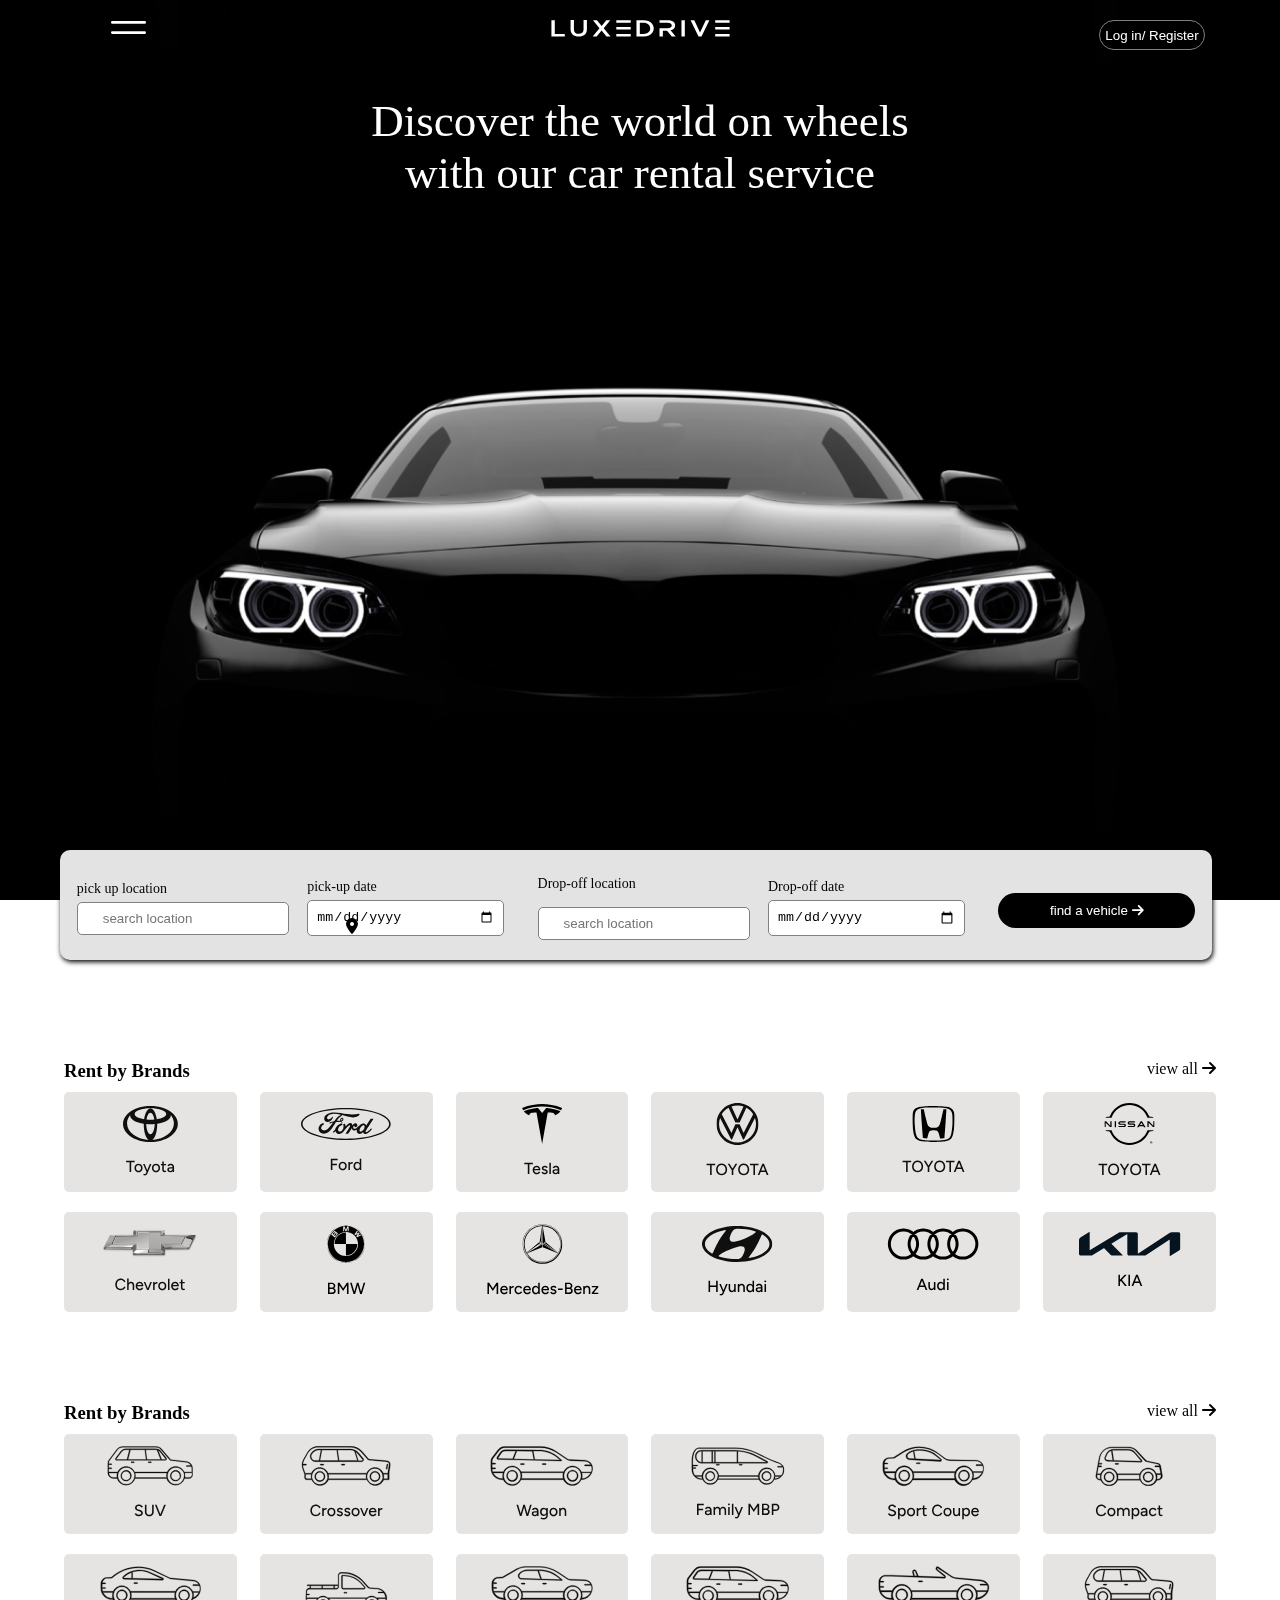
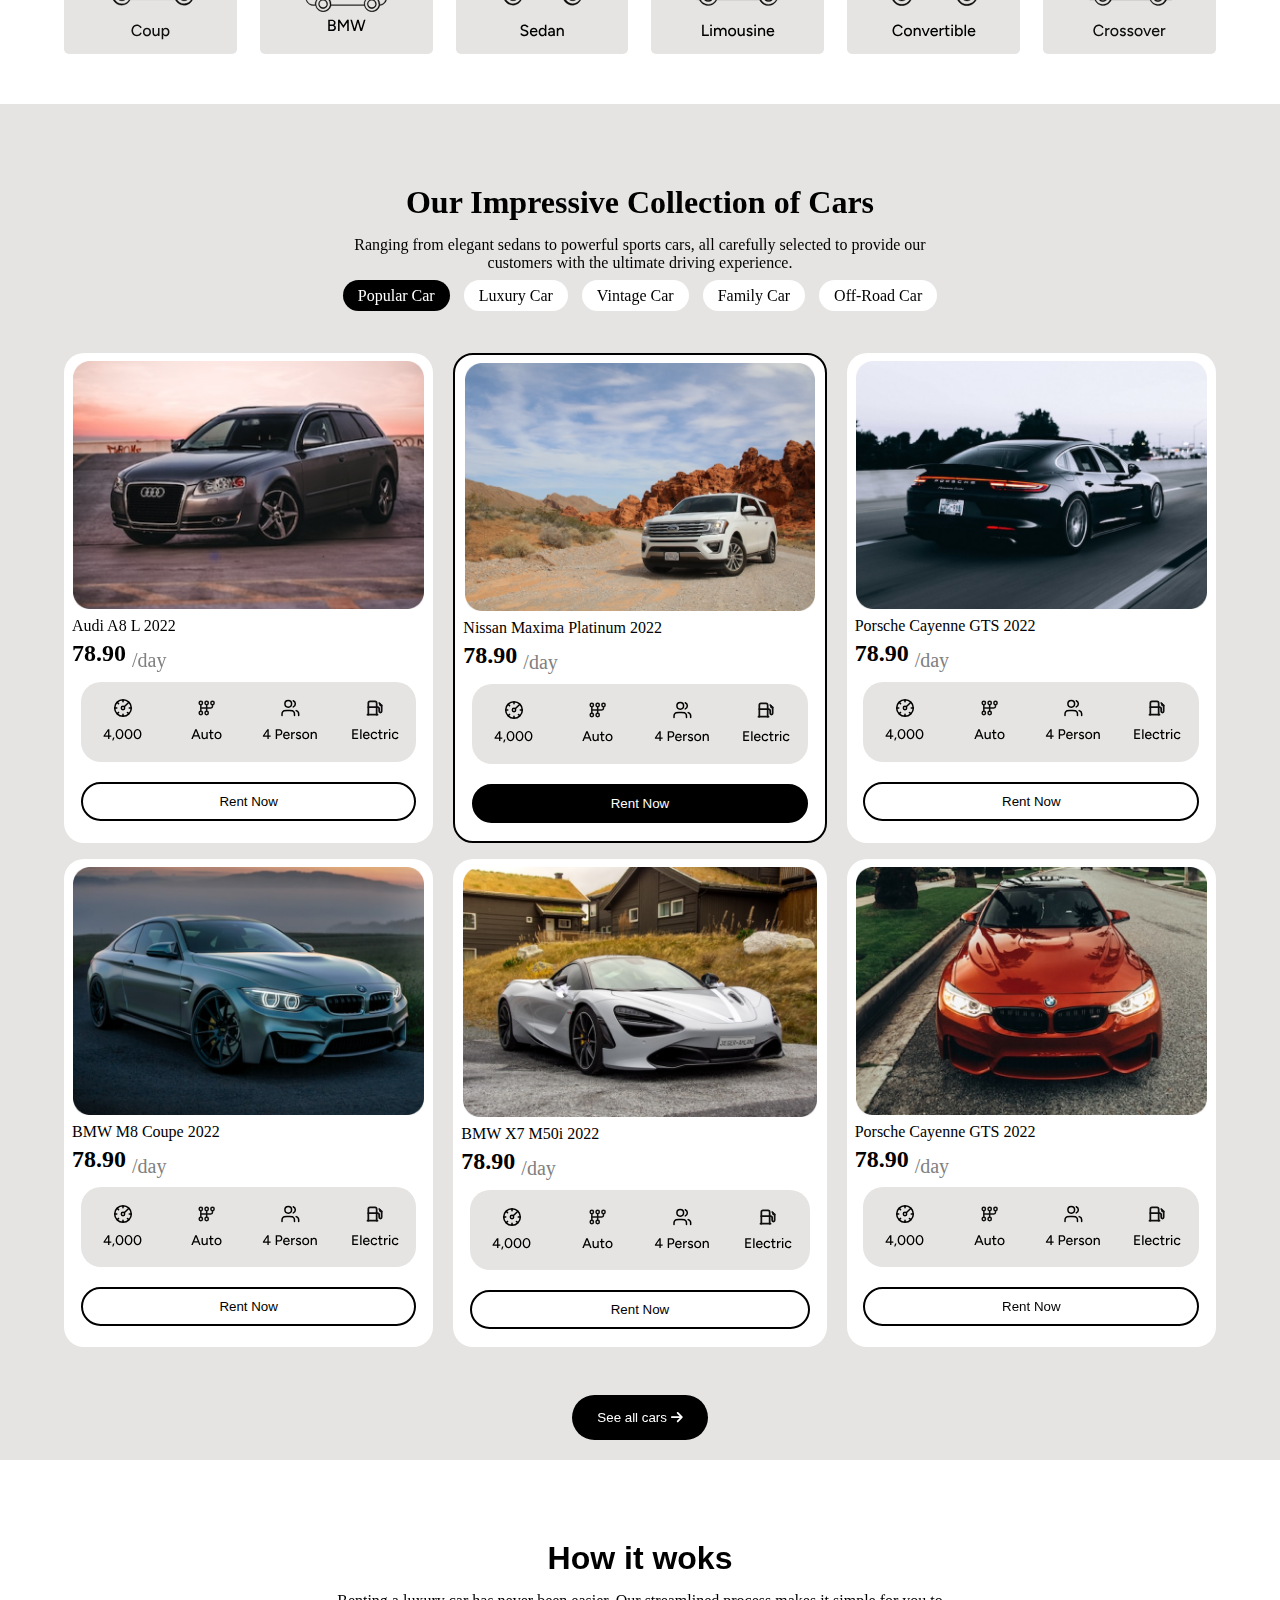
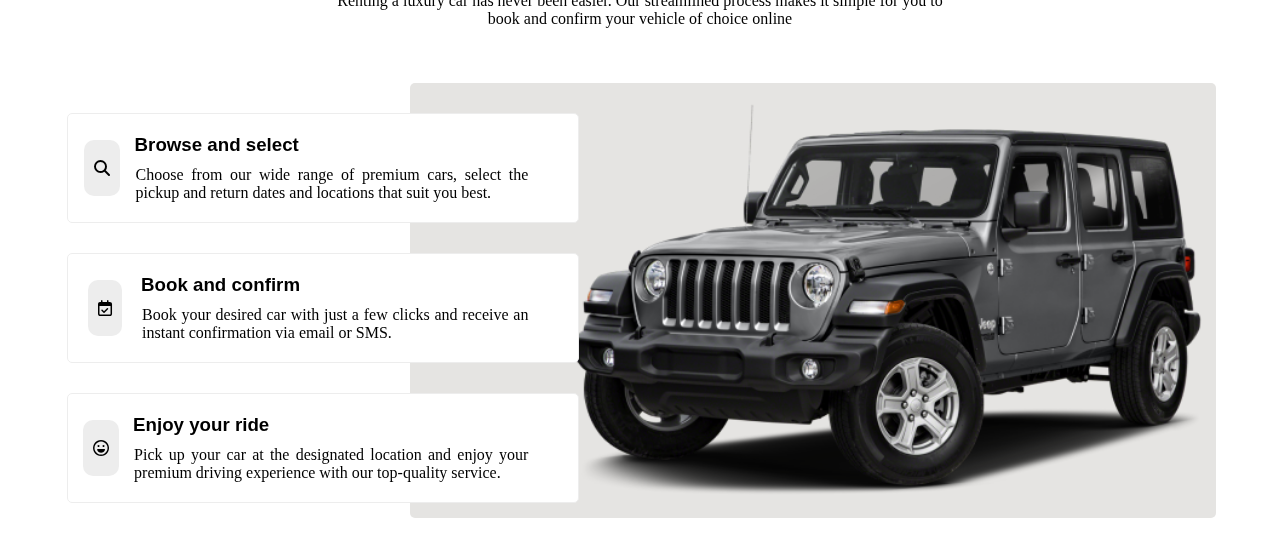
==== commit 4e71e900: "vieod 5 end" ====
--- a/index.html
+++ b/index.html
@@ -862,5 +862,58 @@
                
         </div>
     </section>
+
+    <section id="work-section">
+        <div class="work-section-container">
+                <div class="work-header-container">
+                    <div class="work-header">
+                         <h1>How it woks</h1>
+                           <p>Renting a luxury car has never been easier. Our streamlined process makes it simple for 
+                            you to book and confirm your vehicle of choice online</p>
+                    </div>
+                </div>
+                <div class="work-containere">
+                    <div class="work-contente work-content-empty"></div>
+                             <div class="work-contente car-img">
+                                 <img src="./image 35.png" alt="">
+                            </div>
+                        <div class="work-content work-content-steps">
+                            <div class="steps-container">
+                               <div class="step-icon-container">
+                                    <div class="step-icon"><i class="fa-solid fa-magnifying-glass"></i></div>
+                                </div>
+                            <div class="steps-contente">
+                                <h3>Browse and select</h3>
+                                <p>Choose from our wide range of premium cars, select the pickup and return dates 
+                                   and locations that suit you best.</p>
+                            </div>
+                        </div>
+
+                        <div class="steps-container"> 
+                            <div class="step-icon-container">
+                               <div class="step-icon"><i class="fa-regular fa-calendar-check"></i></div>
+                            </div>
+                            <div class="steps-contente">
+                            <h3>Book and confirm</h3>
+                               <p> Book your desired car with just a few clicks and receive an instant 
+                                confirmation via email or SMS.</p>
+                            </div>
+                        </div>
+                      
+                        <div class="steps-container"> 
+                            <div class="step-icon-container">
+                               <div class="step-icon"><i class="fa-regular fa-face-laugh"></i></div>
+                            </div>
+                            <div class="steps-contente">
+                            <h3>Enjoy your ride</h3>
+                               <p>Pick up your car at the designated location and enjoy your premium driving experience 
+                                with our top-quality service.</p>
+                            </div>
+                        </div>
+
+                    </div>
+                </div>
+        </div>
+    </section>
 </body>
 </html>--- a/style.css
+++ b/style.css
@@ -94,12 +94,20 @@
     position: absolute;
     top: 102%;
 }
-#Brand-section, #body-type-section, #collection-section, .collection-header-container{
+#Brand-section, 
+#body-type-section, 
+#collection-section,
+#work-section, 
+.collection-header-container,
+.work-header-container{
     display: flex;
     justify-content: center;
     padding: 40px 0px;
 }
-.brand-section-container, .body-section-container, .collection-container{
+.brand-section-container,
+ .body-section-container, 
+ .collection-container, 
+ .work-section-container{
     width: 90vw;
 }
 .brand-section-header, .bod-section-header{
@@ -138,11 +146,13 @@
     padding-bottom: 20px;
     margin: unset;
 }
-.collection-header{
+.collection-header,
+.work-header{
     width: 55%;
     text-align: center;
 }
-.collection-header p{
+.collection-header p,
+.work-header p{
     padding: 15px 0px;
 }
 .collection-header ul li{
@@ -233,4 +243,60 @@
     color: white;
     border: none;
     border-radius: 30px;
-}+}
+.work-header h1{
+    font-family: sans-serif;
+}
+.work-containere{
+    display: flex;
+    position: relative;
+}
+.work-containere .work-content-empty{
+    width: 30%;
+}
+.work-content-steps{
+    position: absolute;
+    width: 45%;
+}
+.steps-container{
+    display: flex;
+    background-color: white;
+    border: solid .5px rgb(237, 237, 237);
+    border-radius: 5PX;
+    padding: 20px 5px;
+    margin: 30px 3px;
+    justify-content: center;
+}
+.step-icon-container{
+    width: 20%;
+    display: flex;
+    justify-content: center;
+    align-items: center;
+}
+.steps-contente h3{
+    padding-bottom: 10px;
+    padding-left: 4px;
+}
+.step-icon{
+    background-color: rgb(237, 237, 237);
+    padding: 20px 10px;
+    border-radius: 10px;
+}
+.steps-contente h3 {
+    padding-bottom: 10px;
+    font-family: sans-serif;
+}
+.steps-contente p{
+    text-align: justify;
+    padding-right: 45px;
+    padding-left: 5px;
+}
+.work-containere .car-img{
+    width: 70%;
+    background-color: #E5E4E2;
+    right: 0;
+    border-radius: 5px;
+    display: flex;
+    justify-content: end;
+    height: 435px;
+}
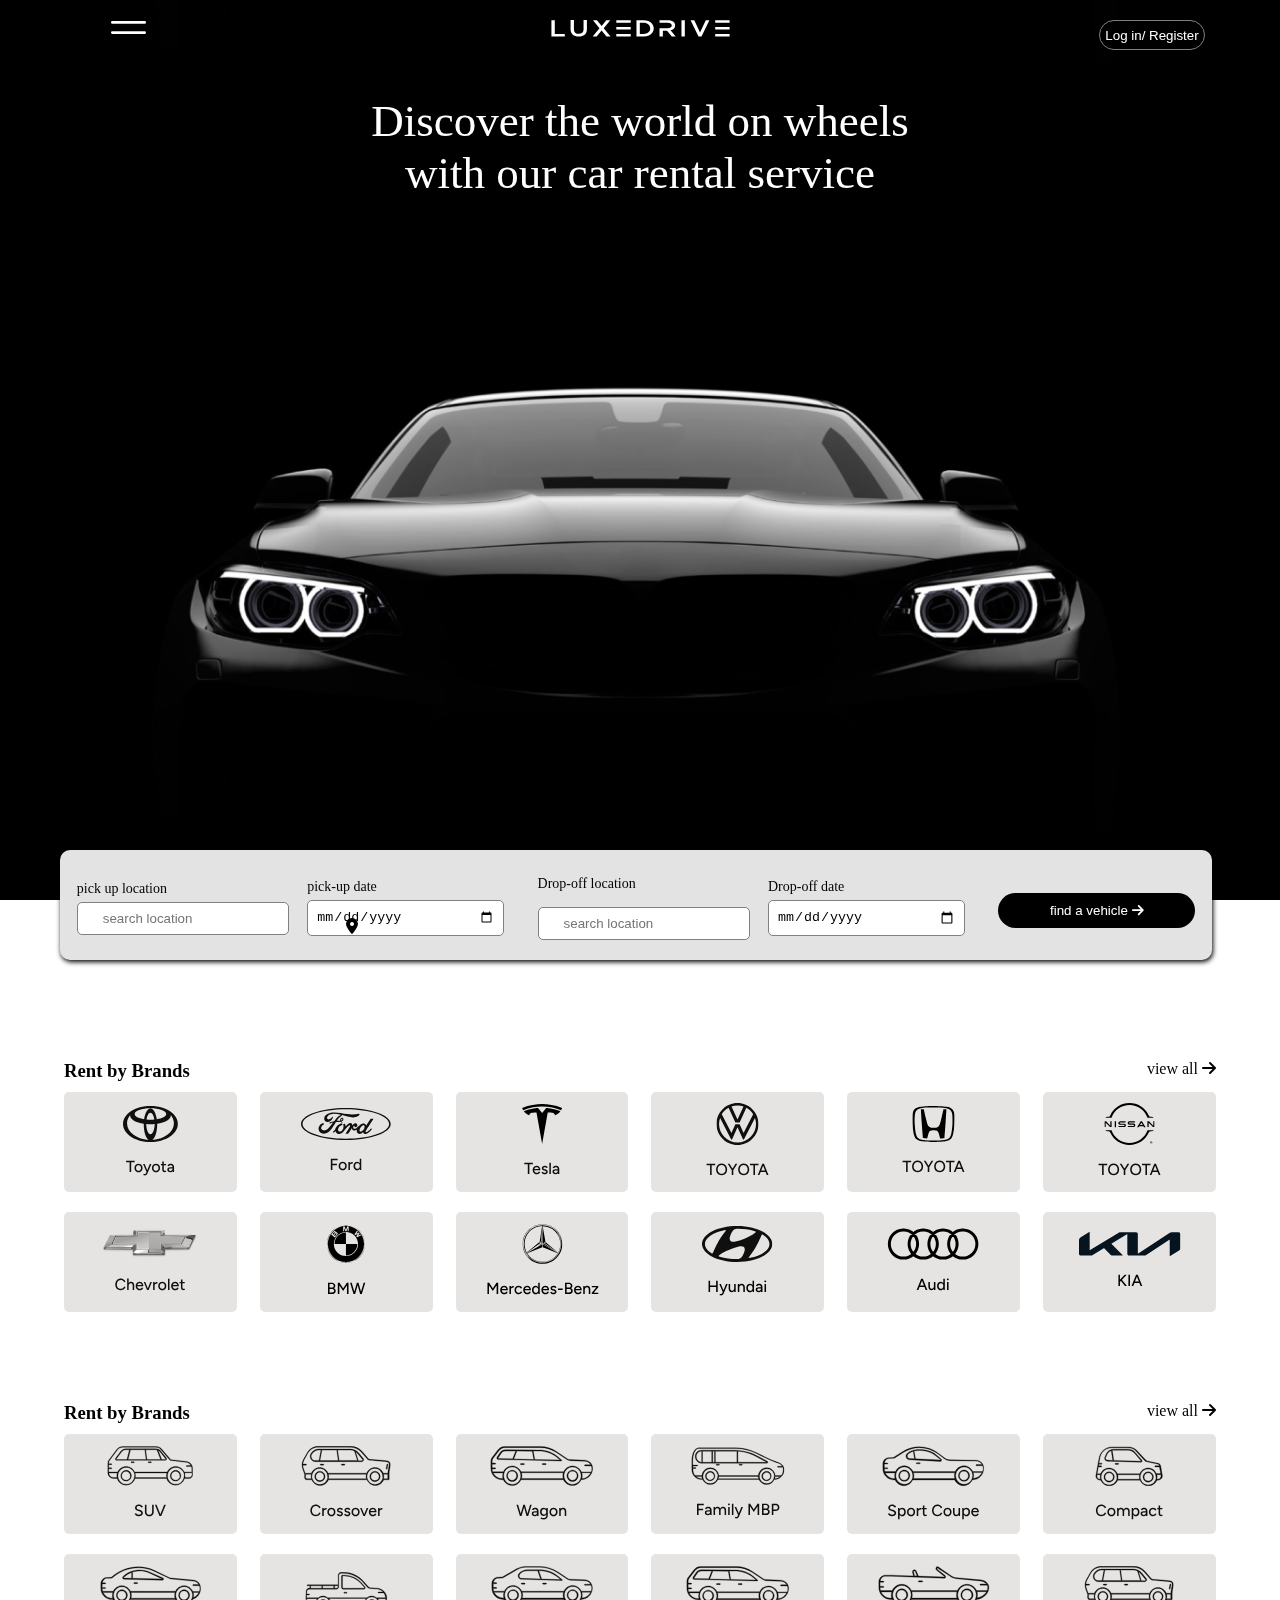
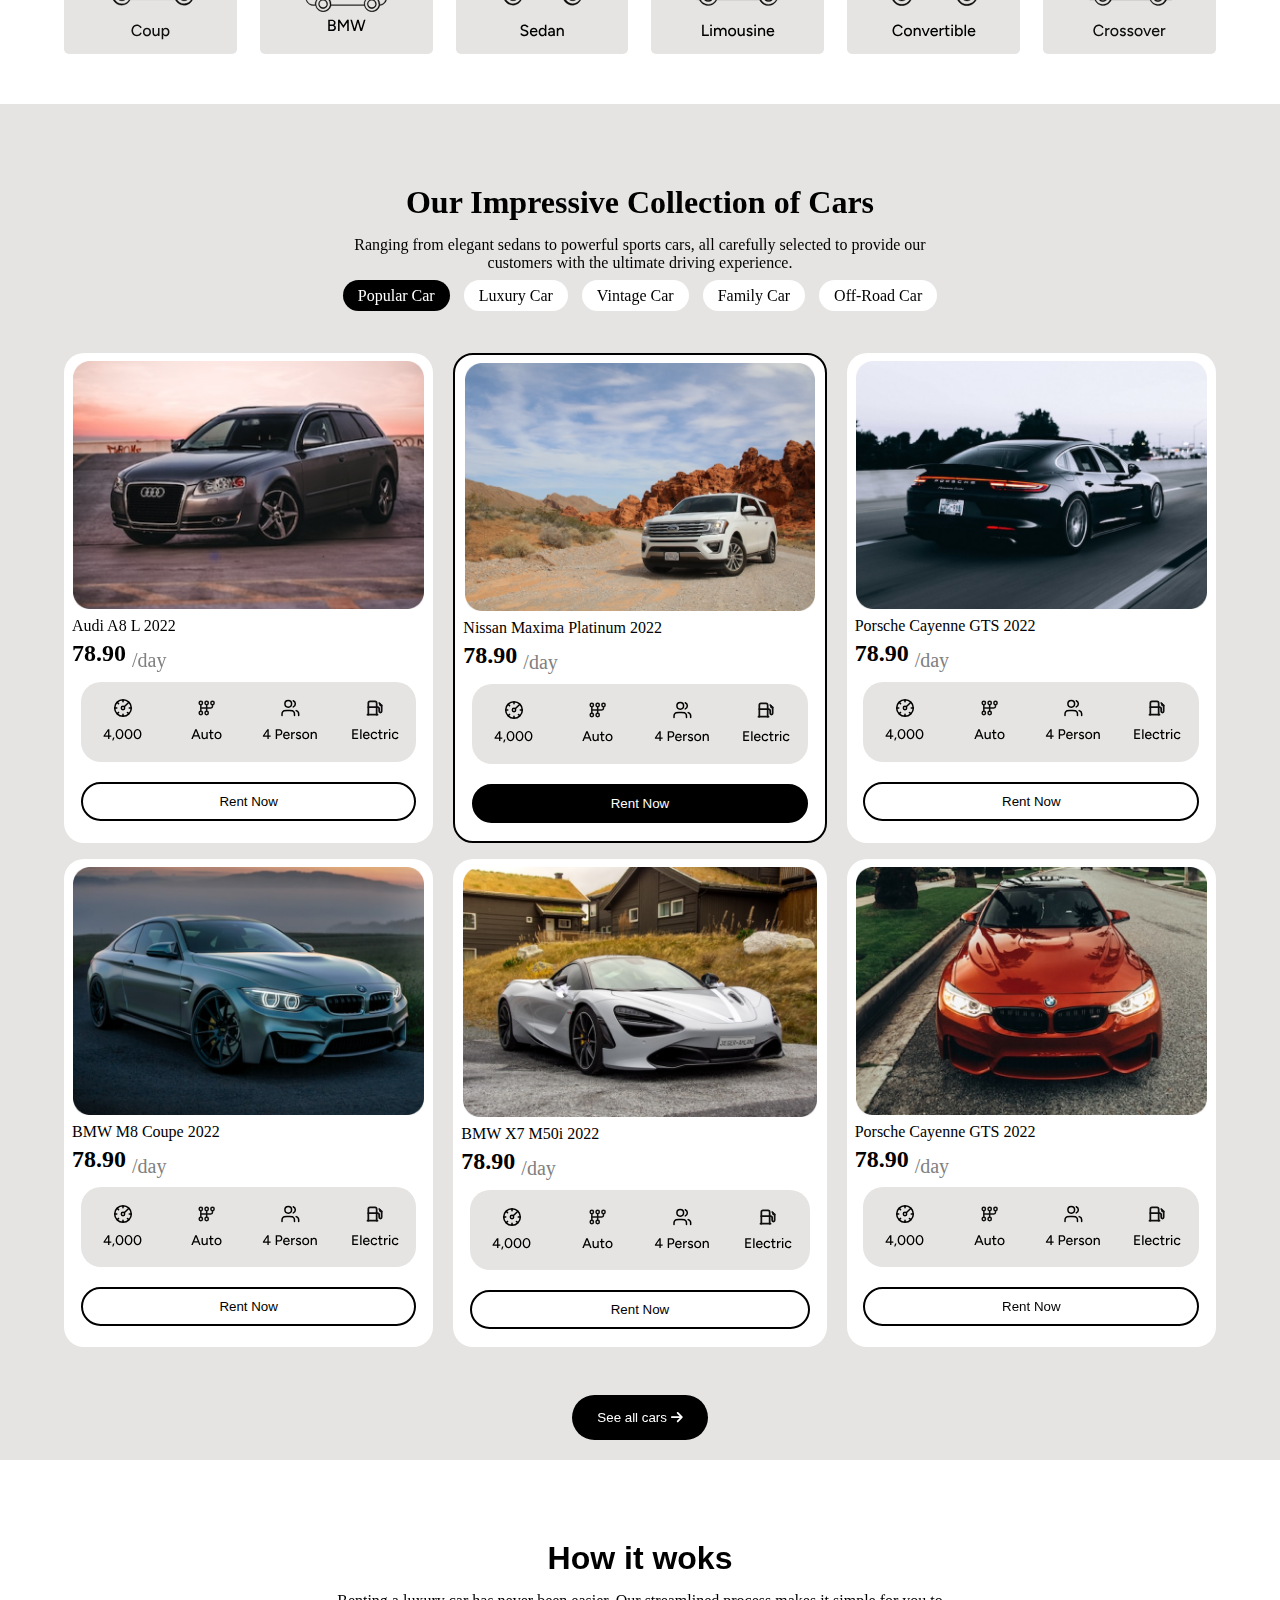
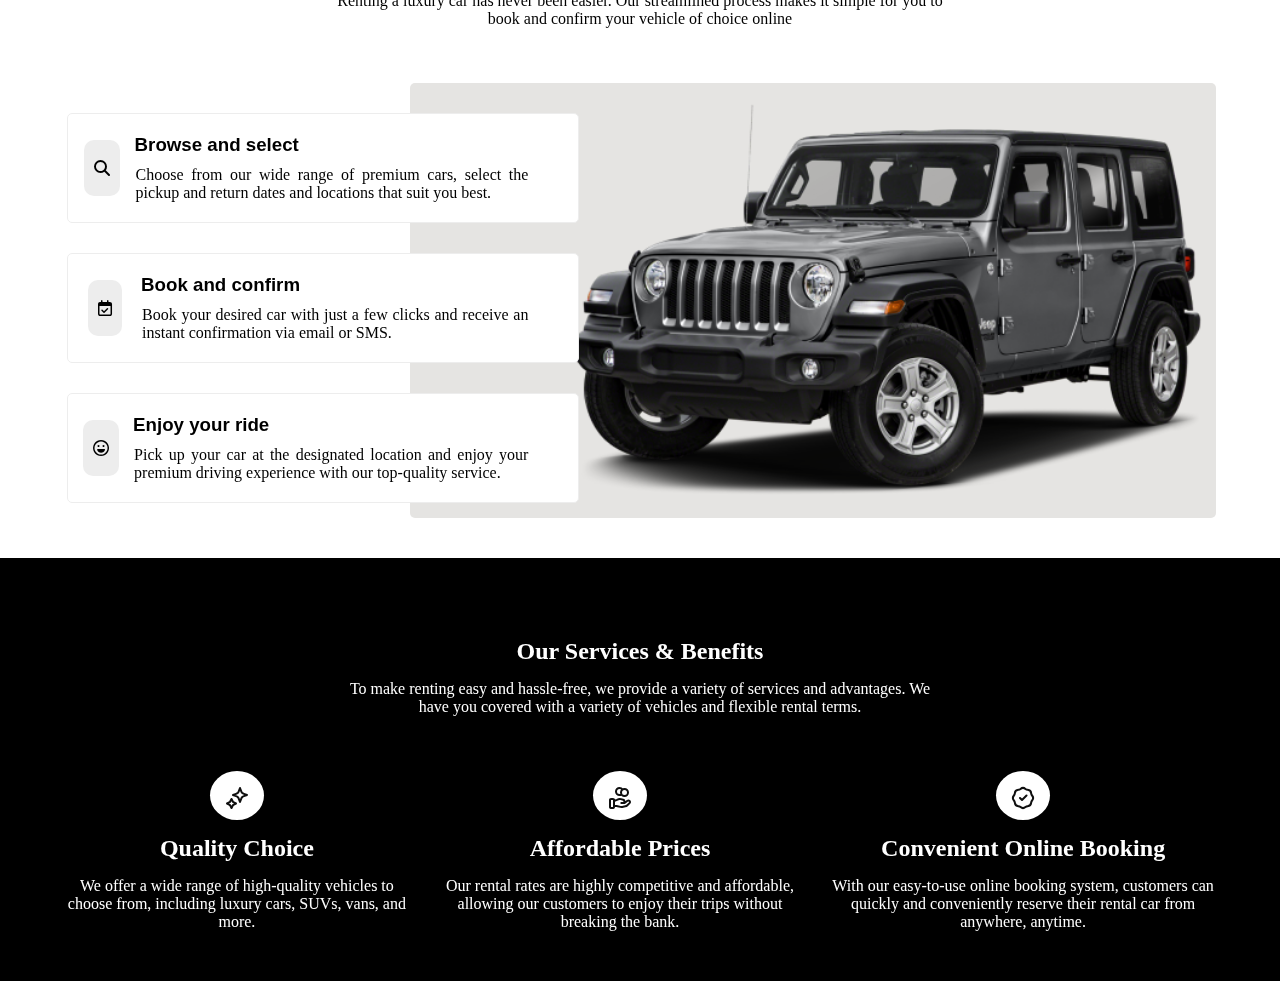
==== commit 7aa49b4b: "end of section 5" ====
--- a/index.html
+++ b/index.html
@@ -915,5 +915,59 @@
                 </div>
         </div>
     </section>
+
+    <section id="service-section">
+             <div class="service-section-container">   
+                <div class="service-header-container">
+                <div class="service-header">
+                    <h2>Our Services & Benefits</h2>
+                    <p>To make renting easy and hassle-free, we provide a variety of services and advantages. We 
+                        <br>have you covered with a variety of vehicles and flexible rental terms.</p>
+                </div>  
+                </div>   
+                <div class="service-grid">
+                    <div class="service-items">
+                        <div class="service-icon-container">
+                            <div class="service-icon">
+                                <svg width="24" height="24" viewBox="0 0 24 24" fill="none" xmlns="http://www.w3.org/2000/svg">
+                                    <path d="M6.5 13L7.28446 14.5689C7.54995 15.0999 7.68269 15.3654 7.86003 15.5954C8.01739 15.7996 8.20041 15.9826 8.40455 16.14C8.63462 16.3173 8.9001 16.4501 9.43108 16.7155L11 17.5L9.43108 18.2845C8.9001 18.5499 8.63462 18.6827 8.40455 18.86C8.20041 19.0174 8.01739 19.2004 7.86003 19.4046C7.68269 19.6346 7.54995 19.9001 7.28446 20.4311L6.5 22L5.71554 20.4311C5.45005 19.9001 5.31731 19.6346 5.13997 19.4046C4.98261 19.2004 4.79959 19.0174 4.59545 18.86C4.36538 18.6827 4.0999 18.5499 3.56892 18.2845L2 17.5L3.56892 16.7155C4.0999 16.4501 4.36538 16.3173 4.59545 16.14C4.79959 15.9826 4.98261 15.7996 5.13997 15.5954C5.31731 15.3654 5.45005 15.0999 5.71554 14.5689L6.5 13Z" stroke="#0F0F0F" stroke-width="2" stroke-linecap="round" stroke-linejoin="round"/>
+                                    <path d="M15 2L16.1786 5.06442C16.4606 5.79765 16.6016 6.16426 16.8209 6.47264C17.0153 6.74595 17.254 6.98475 17.5274 7.17909C17.8357 7.39836 18.2024 7.53937 18.9356 7.82138L22 9L18.9356 10.1786C18.2024 10.4606 17.8357 10.6016 17.5274 10.8209C17.254 11.0153 17.0153 11.254 16.8209 11.5274C16.6016 11.8357 16.4606 12.2024 16.1786 12.9356L15 16L13.8214 12.9356C13.5394 12.2024 13.3984 11.8357 13.1791 11.5274C12.9847 11.254 12.746 11.0153 12.4726 10.8209C12.1643 10.6016 11.7976 10.4606 11.0644 10.1786L8 9L11.0644 7.82138C11.7976 7.53937 12.1643 7.39836 12.4726 7.17909C12.746 6.98475 12.9847 6.74595 13.1791 6.47264C13.3984 6.16426 13.5394 5.79765 13.8214 5.06442L15 2Z" stroke="#0F0F0F" stroke-width="2" stroke-linecap="round" stroke-linejoin="round"/>
+                                </svg>
+                            </div>
+                        </div>
+                        <div class="icon-contents">
+                            <h2>Quality Choice</h2>
+                            <p>We offer a wide range of high-quality vehicles to choose from, including luxury cars, SUVs, vans, and more.</p>
+                        </div>
+                    </div>
+                    <div class="service-items">
+                        <div class="service-icon-container">
+                            <div class="service-icon">
+                                <svg width="24" height="24" viewBox="0 0 24 24" fill="none" xmlns="http://www.w3.org/2000/svg">
+                                    <path d="M13.5295 8.35186C12.9571 8.75995 12.2566 9 11.5 9C9.567 9 8 7.433 8 5.5C8 3.567 9.567 2 11.5 2C12.753 2 13.8522 2.65842 14.4705 3.64814M6 20.0872H8.61029C8.95063 20.0872 9.28888 20.1277 9.61881 20.2086L12.3769 20.8789C12.9753 21.0247 13.5988 21.0388 14.2035 20.9214L17.253 20.3281C18.0585 20.1712 18.7996 19.7854 19.3803 19.2205L21.5379 17.1217C22.154 16.5234 22.154 15.5524 21.5379 14.9531C20.9832 14.4134 20.1047 14.3527 19.4771 14.8103L16.9626 16.6449C16.6025 16.9081 16.1643 17.0498 15.7137 17.0498H13.2855L14.8311 17.0498C15.7022 17.0498 16.4079 16.3633 16.4079 15.5159V15.2091C16.4079 14.5055 15.9156 13.892 15.2141 13.7219L12.8286 13.1417C12.4404 13.0476 12.0428 13 11.6431 13C10.6783 13 8.93189 13.7988 8.93189 13.7988L6 15.0249M20 6.5C20 8.433 18.433 10 16.5 10C14.567 10 13 8.433 13 6.5C13 4.567 14.567 3 16.5 3C18.433 3 20 4.567 20 6.5ZM2 14.6L2 20.4C2 20.9601 2 21.2401 2.10899 21.454C2.20487 21.6422 2.35785 21.7951 2.54601 21.891C2.75992 22 3.03995 22 3.6 22H4.4C4.96005 22 5.24008 22 5.45399 21.891C5.64215 21.7951 5.79513 21.6422 5.89101 21.454C6 21.2401 6 20.9601 6 20.4V14.6C6 14.0399 6 13.7599 5.89101 13.546C5.79513 13.3578 5.64215 13.2049 5.45399 13.109C5.24008 13 4.96005 13 4.4 13L3.6 13C3.03995 13 2.75992 13 2.54601 13.109C2.35785 13.2049 2.20487 13.3578 2.10899 13.546C2 13.7599 2 14.0399 2 14.6Z" stroke="#0F0F0F" stroke-width="2" stroke-linecap="round" stroke-linejoin="round"/>
+                                    </svg>                                    
+                            </div>
+                        </div>
+                        <div class="icon-contents">
+                            <h2>Affordable Prices</h2>
+                            <p>Our rental rates are highly competitive and affordable, allowing our customers to enjoy their trips without breaking the bank.</p>
+                        </div>
+                    </div>
+                    <div class="service-items">
+                        <div class="service-icon-container">
+                            <div class="service-icon">
+                                <svg width="24" height="24" viewBox="0 0 24 24" fill="none" xmlns="http://www.w3.org/2000/svg">
+                                    <path d="M9 12L11 14L15.5 9.5M7.33377 3.8187C8.1376 3.75455 8.90071 3.43846 9.51447 2.91542C10.9467 1.69486 13.0533 1.69486 14.4855 2.91542C15.0993 3.43846 15.8624 3.75455 16.6662 3.8187C18.5421 3.96839 20.0316 5.45794 20.1813 7.33377C20.2455 8.1376 20.5615 8.90071 21.0846 9.51447C22.3051 10.9467 22.3051 13.0533 21.0846 14.4855C20.5615 15.0993 20.2455 15.8624 20.1813 16.6662C20.0316 18.5421 18.5421 20.0316 16.6662 20.1813C15.8624 20.2455 15.0993 20.5615 14.4855 21.0846C13.0533 22.3051 10.9467 22.3051 9.51447 21.0846C8.90071 20.5615 8.1376 20.2455 7.33377 20.1813C5.45794 20.0316 3.96839 18.5421 3.8187 16.6662C3.75455 15.8624 3.43846 15.0993 2.91542 14.4855C1.69486 13.0533 1.69486 10.9467 2.91542 9.51447C3.43846 8.90071 3.75455 8.1376 3.8187 7.33377C3.96839 5.45794 5.45794 3.96839 7.33377 3.8187Z" stroke="#0F0F0F" stroke-width="2" stroke-linecap="round" stroke-linejoin="round"/>
+                                    </svg>                                    
+                            </div>
+                        </div>
+                        <div class="icon-contents">
+                            <h2>Convenient Online Booking</h2>
+                            <p>With our easy-to-use online booking system, customers can quickly and conveniently reserve their rental car from anywhere, anytime.</p>
+                        </div>
+                    </div>
+                </div>
+            </div>
+    </section>
 </body>
 </html>--- a/style.css
+++ b/style.css
@@ -5,6 +5,7 @@
 #Home{
     margin-bottom: 30px;
 }
+/*home-section*/
 .home-container{
     height: 100vh;
     background-image: url(./image\ -1.png.png);
@@ -41,7 +42,7 @@
     padding: 3px 5px;
     border-radius: 15px;
 }
-
+/*second-prt-style*/
 .form-container{
     display: flex;
     justify-content: center;
@@ -94,12 +95,15 @@
     position: absolute;
     top: 102%;
 }
+/*section-style*/
 #Brand-section, 
 #body-type-section, 
 #collection-section,
 #work-section, 
+#service-section,
 .collection-header-container,
-.work-header-container{
+.work-header-container,
+.service-header-container{
     display: flex;
     justify-content: center;
     padding: 40px 0px;
@@ -107,7 +111,8 @@
 .brand-section-container,
  .body-section-container, 
  .collection-container, 
- .work-section-container{
+ .work-section-container,
+ .service-section-container{
     width: 90vw;
 }
 .brand-section-header, .bod-section-header{
@@ -141,18 +146,21 @@
     justify-content: center;
     align-items: center;
 }
+/*collection-part-style & work-part*/
 #collection-section{
     background-color: #E5E4E2;
     padding-bottom: 20px;
     margin: unset;
 }
 .collection-header,
-.work-header{
+.work-header,
+.service-header{
     width: 55%;
     text-align: center;
 }
 .collection-header p,
-.work-header p{
+.work-header p,
+.service-header p{
     padding: 15px 0px;
 }
 .collection-header ul li{
@@ -191,6 +199,7 @@
     width: 95%;
     height: auto;
 }
+/*other-in-my-bazzard*/
 .details-container{
     margin: 8px;
 }
@@ -300,3 +309,33 @@
     justify-content: end;
     height: 435px;
 }
+/*service-part-style*/
+#service-section{
+    background-color: black;
+    color: white;
+    padding: 40px 0px;
+}
+.service-grid{
+    display: grid;
+    grid-template-columns: auto auto auto;
+    column-gap: 20px;
+}
+.service-items .service-icon-container{
+    display: flex;
+    justify-content: center;
+    align-items: center;
+}
+.service-icon-container .service-icon{
+    background-color: white;
+    padding: 15px;
+    border-radius: 50%;
+    padding-bottom: 10px;
+}
+.service-items .icon-contents{
+    padding-top: 15px;
+    text-align: center;
+}
+.icon-contents p{
+    padding-top: 15px;
+    padding-bottom: 10px;
+}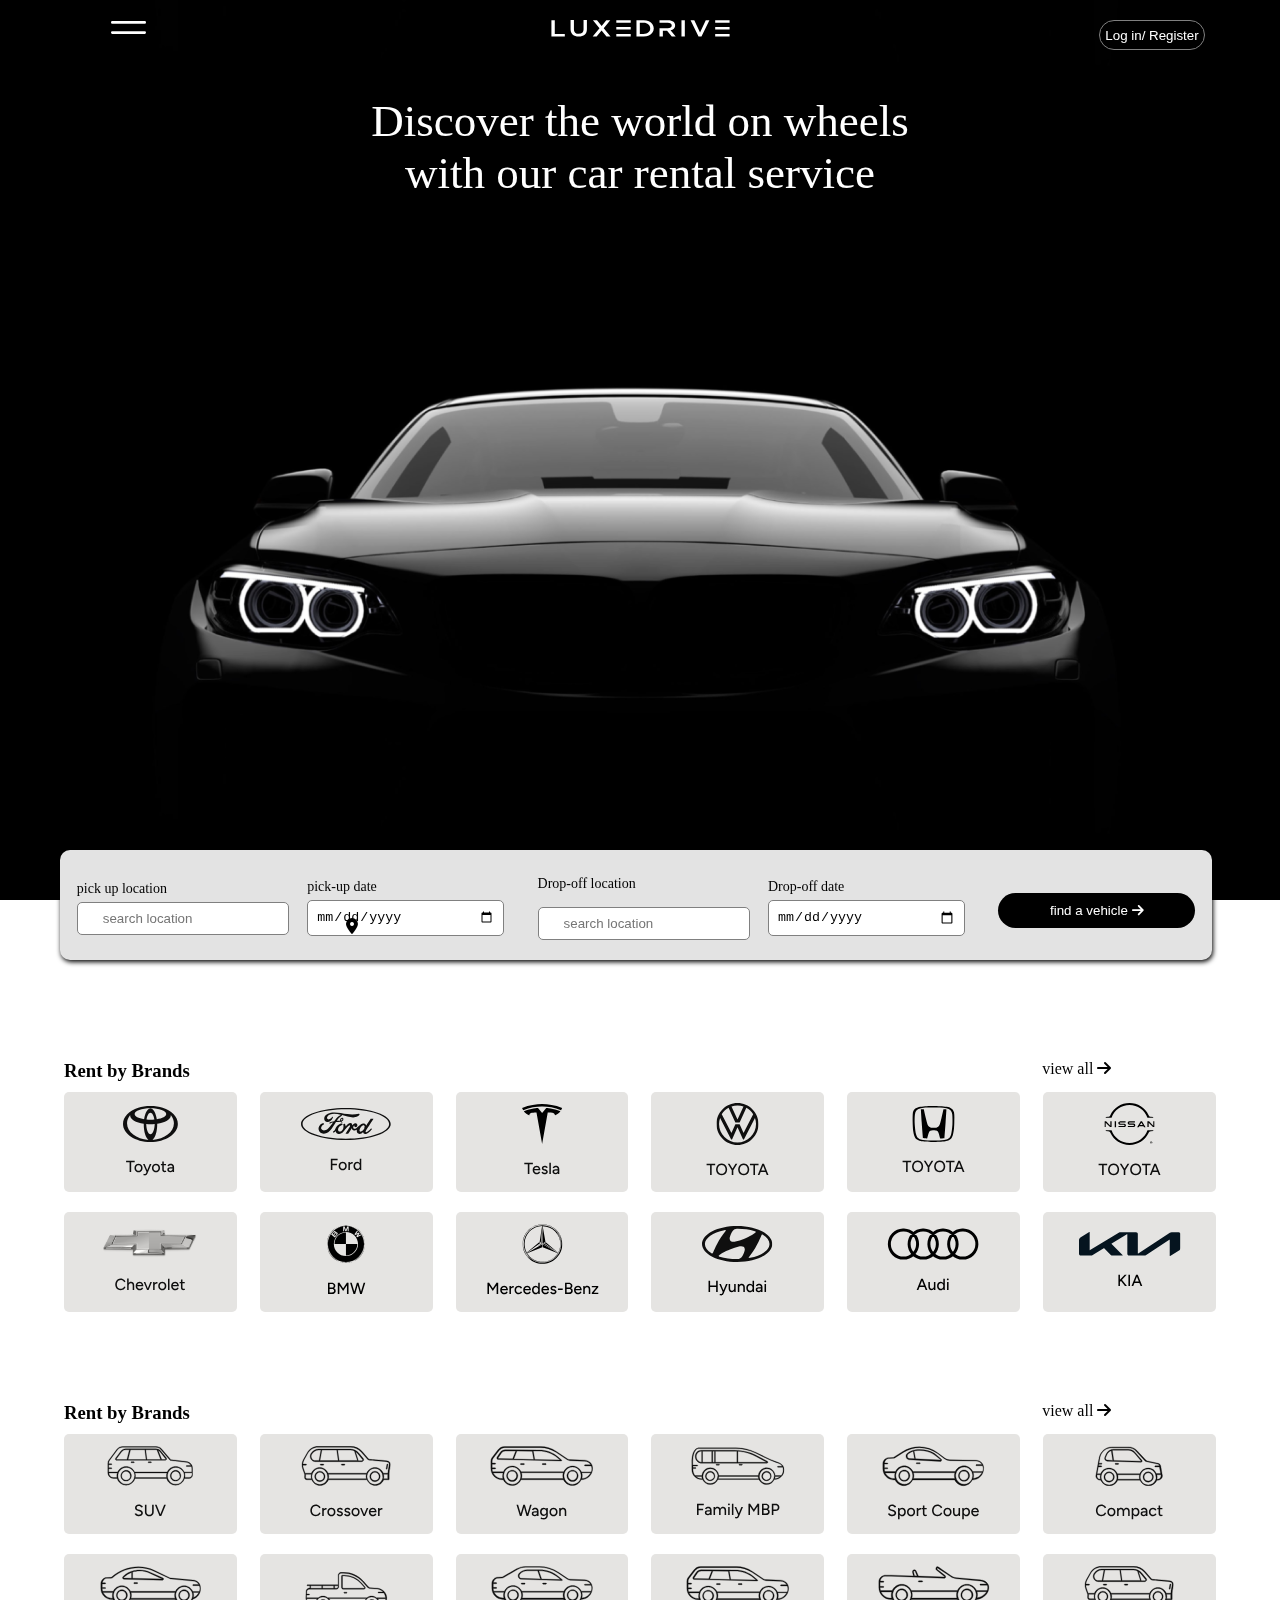
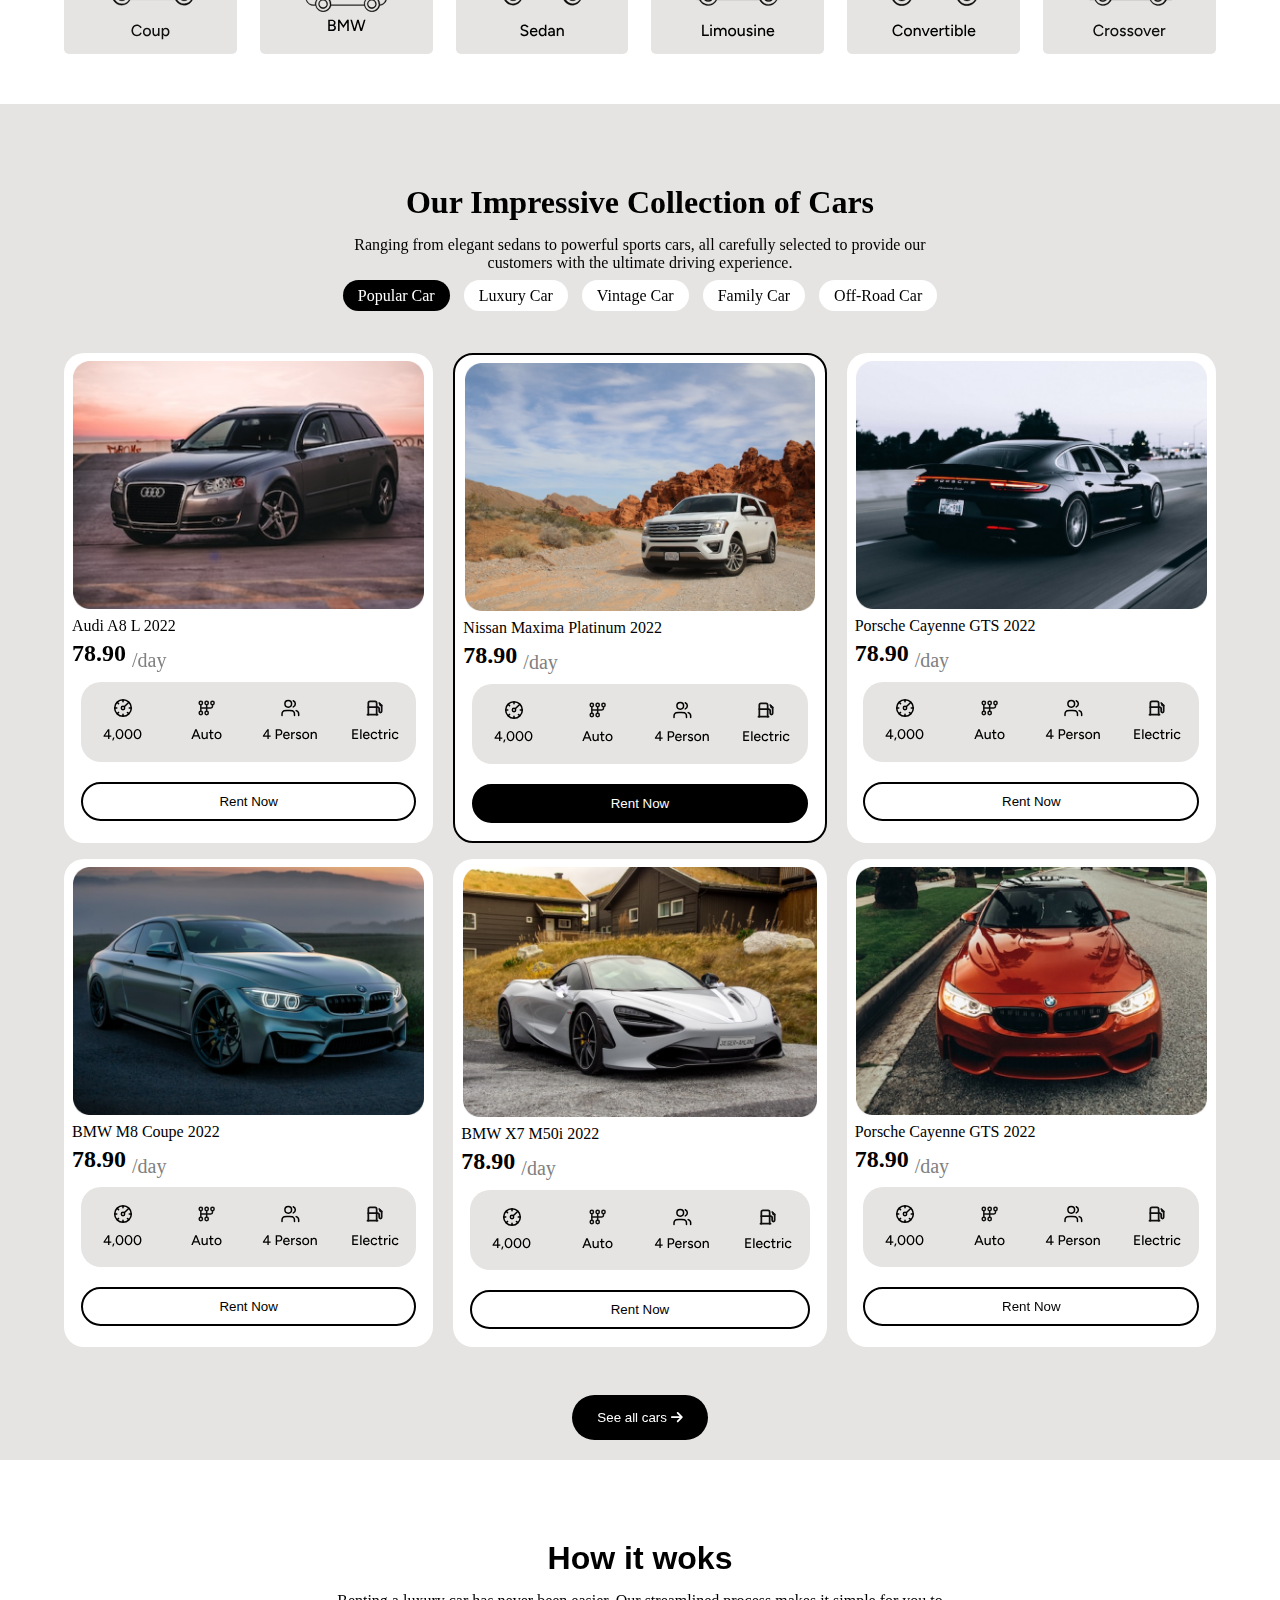
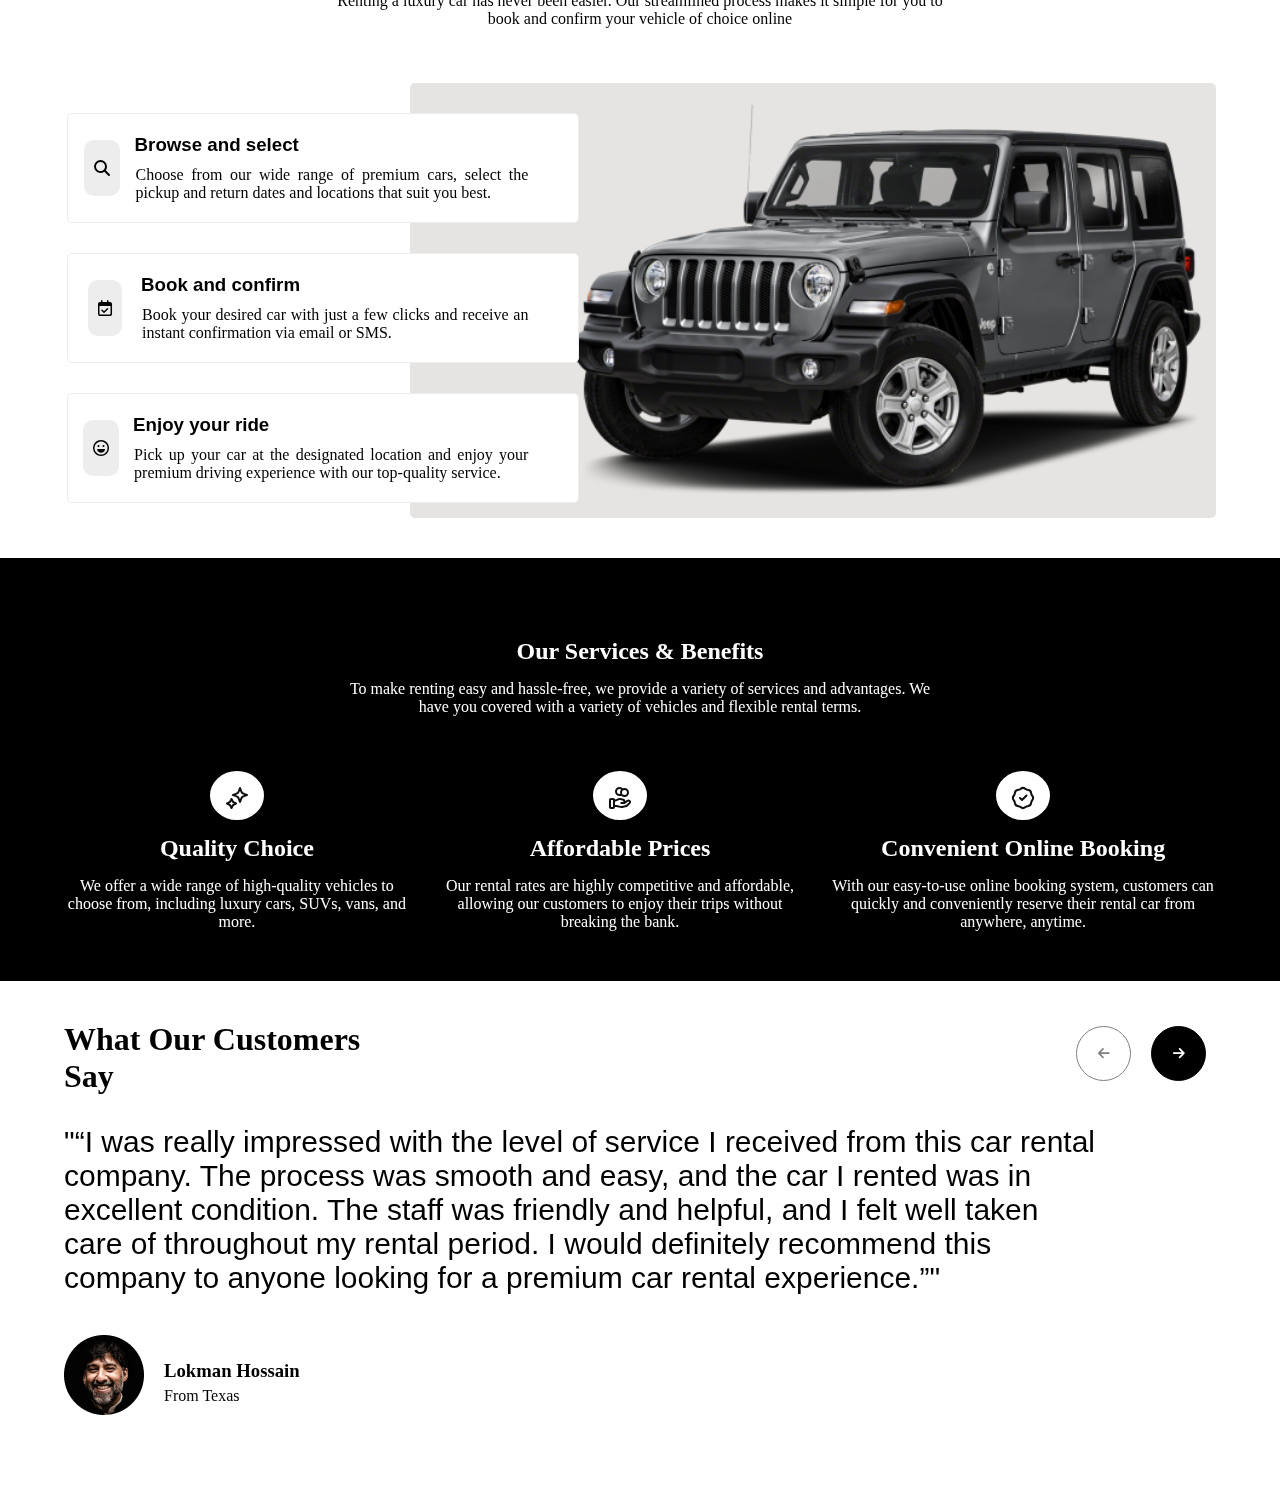
==== commit 80674ebe: "add section 7 and 6" ====
--- a/index.html
+++ b/index.html
@@ -969,5 +969,35 @@
                 </div>
             </div>
     </section>
+
+    <section id="comment-section">
+        <div class="comment-container">
+            <div class="comment-section-header">
+                <h1>What Our Customers Say</h1>
+            
+                    <div class="comment-button">
+                      <button class="comment-button-1">
+                         <i class="fa-solid fa-arrow-left"></i>
+                      </button>
+                      <button class="comment-button-2">
+                         <i class="fa-solid fa-arrow-right"></i>
+                      </button>
+                    </div>
+            </div> 
+            <div class="comment-section-content">
+                <p>"“I was really impressed with the level of service I received from this car rental company. The process was smooth and easy, and the car I rented was in excellent condition. The staff was friendly and helpful, and I felt well taken care of throughout my rental period. I would definitely recommend this company to anyone looking for a premium car rental experience.”"
+                 </p>
+            </div> 
+            <div class="comment-owner-container">
+                <div class="owner-container-img">
+                    <img src="./Ellipse 13.png" alt="">
+                </div>
+                <div class="owner-name-container">
+                    <h3>Lokman Hossain</h3>
+                    <p>From Texas</p>
+                </div>
+            </div>      
+        </div>
+    </section>
 </body>
 </html>--- a/style.css
+++ b/style.css
@@ -101,6 +101,7 @@
 #collection-section,
 #work-section, 
 #service-section,
+#comment-section,
 .collection-header-container,
 .work-header-container,
 .service-header-container{
@@ -112,14 +113,15 @@
  .body-section-container, 
  .collection-container, 
  .work-section-container,
- .service-section-container{
+ .service-section-container,
+ .comment-container{
     width: 90vw;
 }
-.brand-section-header, .bod-section-header{
-    display: flex;
-    justify-content: space-between;
-}
-.brand-section-button, .body-section-button{
+.brand-section-header, .bod-section-header, .comment-section-header{
+    display: flex;
+    /*justify-content: space-between;*/
+}
+.brand-section-button, .body-section-button, .comment-button{
     width: 80%;
     display: flex;
     justify-content: end;
@@ -338,4 +340,44 @@
 .icon-contents p{
     padding-top: 15px;
     padding-bottom: 10px;
+}
+.comment-button{
+    width: 75% !important;
+}
+.comment-button button{
+    height: 55px;
+    width: 55px;
+    border-radius: 50%;
+    margin: 5px 10px;
+    cursor: pointer;
+}
+
+.comment-button .comment-button-1{
+    background-color: white;
+    color: gray;
+    border: 1px solid gray;
+}
+.comment-button .comment-button-2{
+    background-color: black;
+    color: white;
+    border: 1px solid black;
+}
+.comment-section-content{
+    width: 90%;
+    margin: 30px 0px;
+}
+.comment-section-content p{
+    font-size: 30;
+    font-family: Arial, Helvetica, sans-serif;
+}
+.comment-owner-container{
+    display: flex;
+    margin: 40px 0px;
+}
+.owner-name-container{
+    padding-left: 20px;
+    margin-top: 20px;
+}
+.owner-name-container h3{
+    padding: 5px 0px;
 }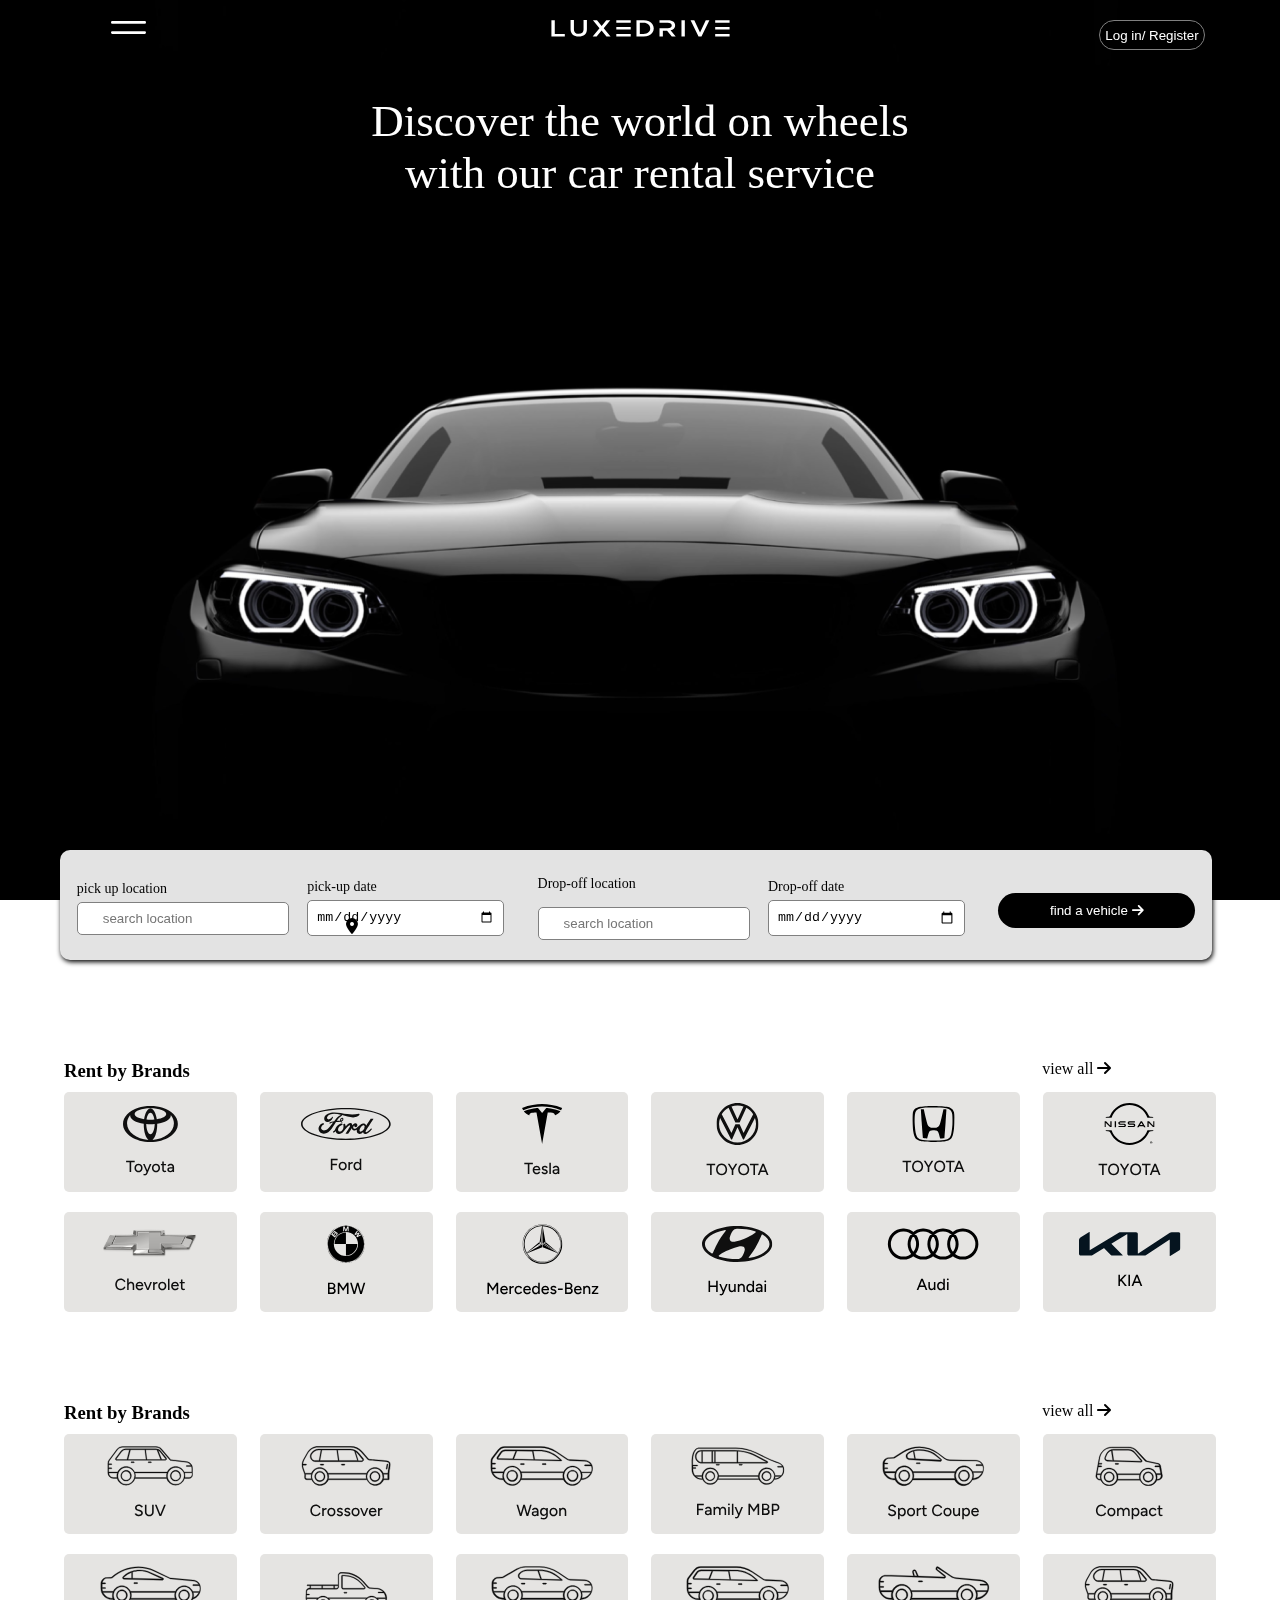
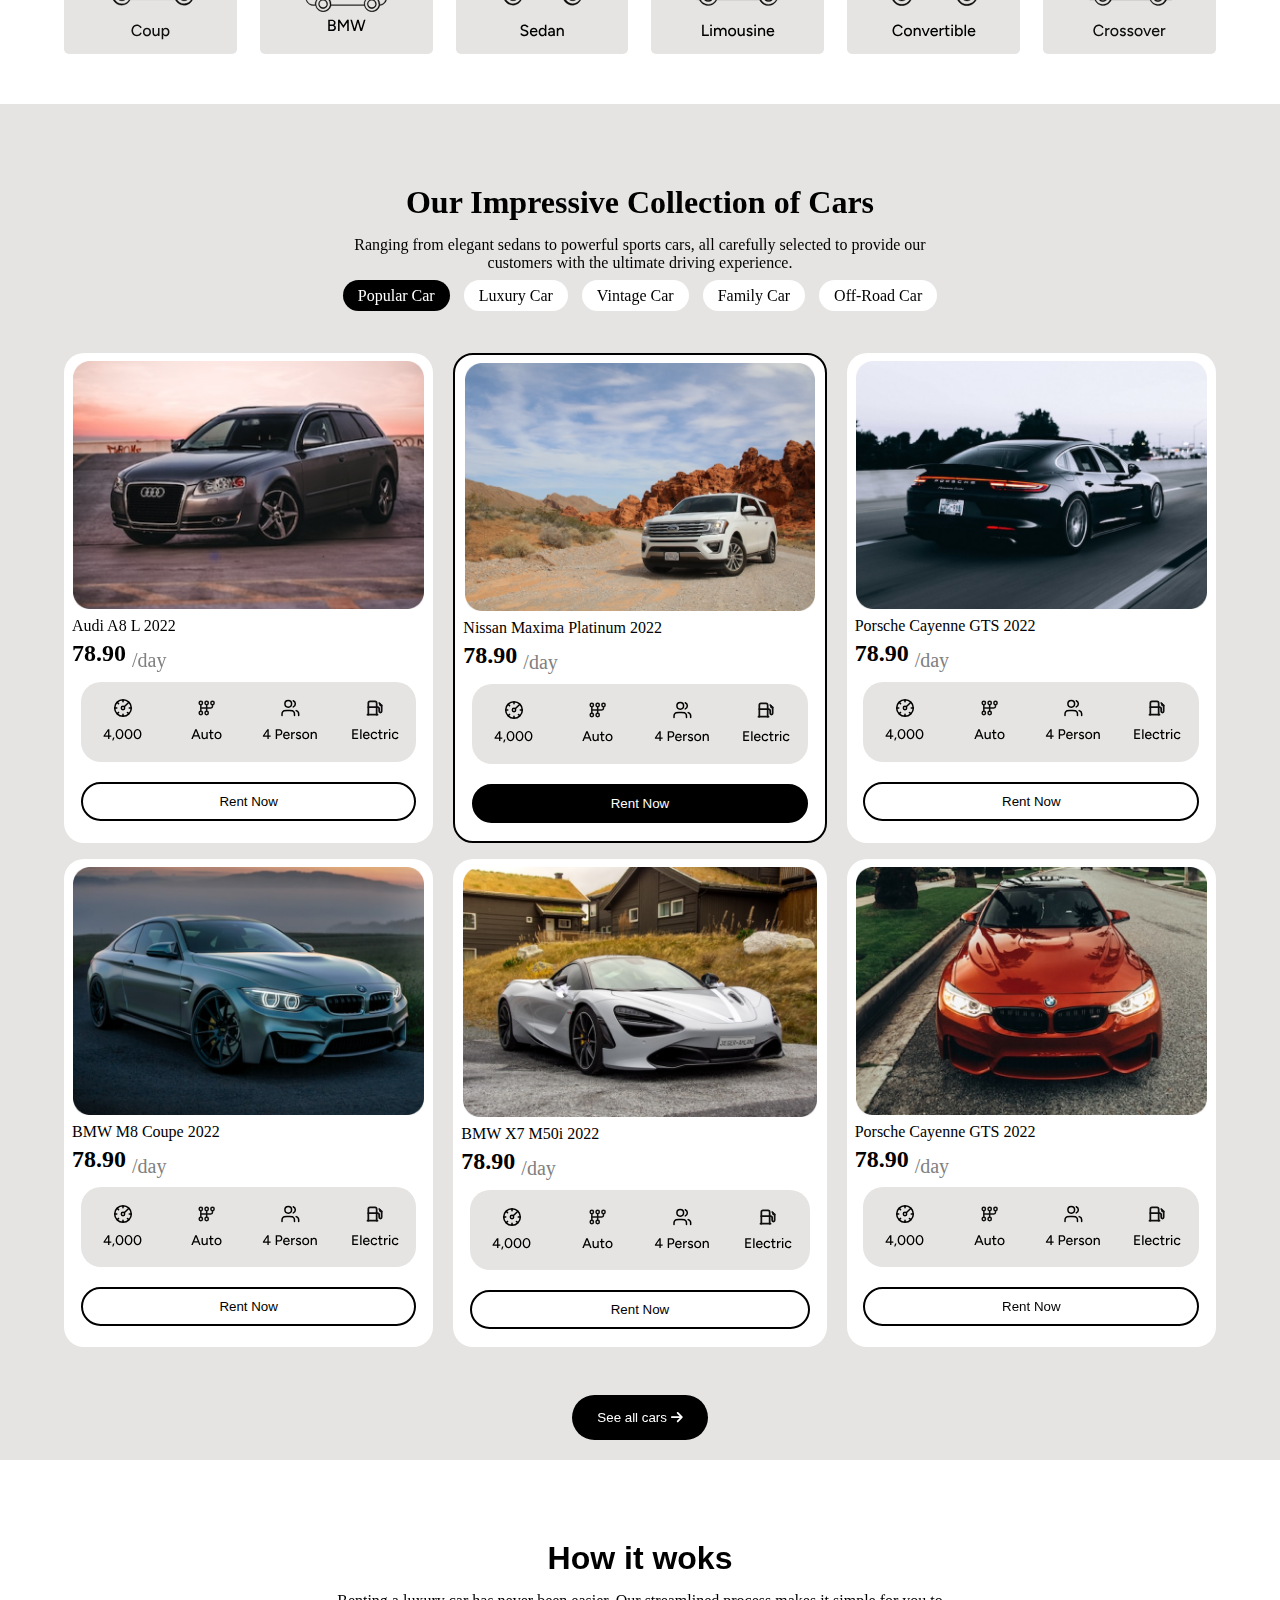
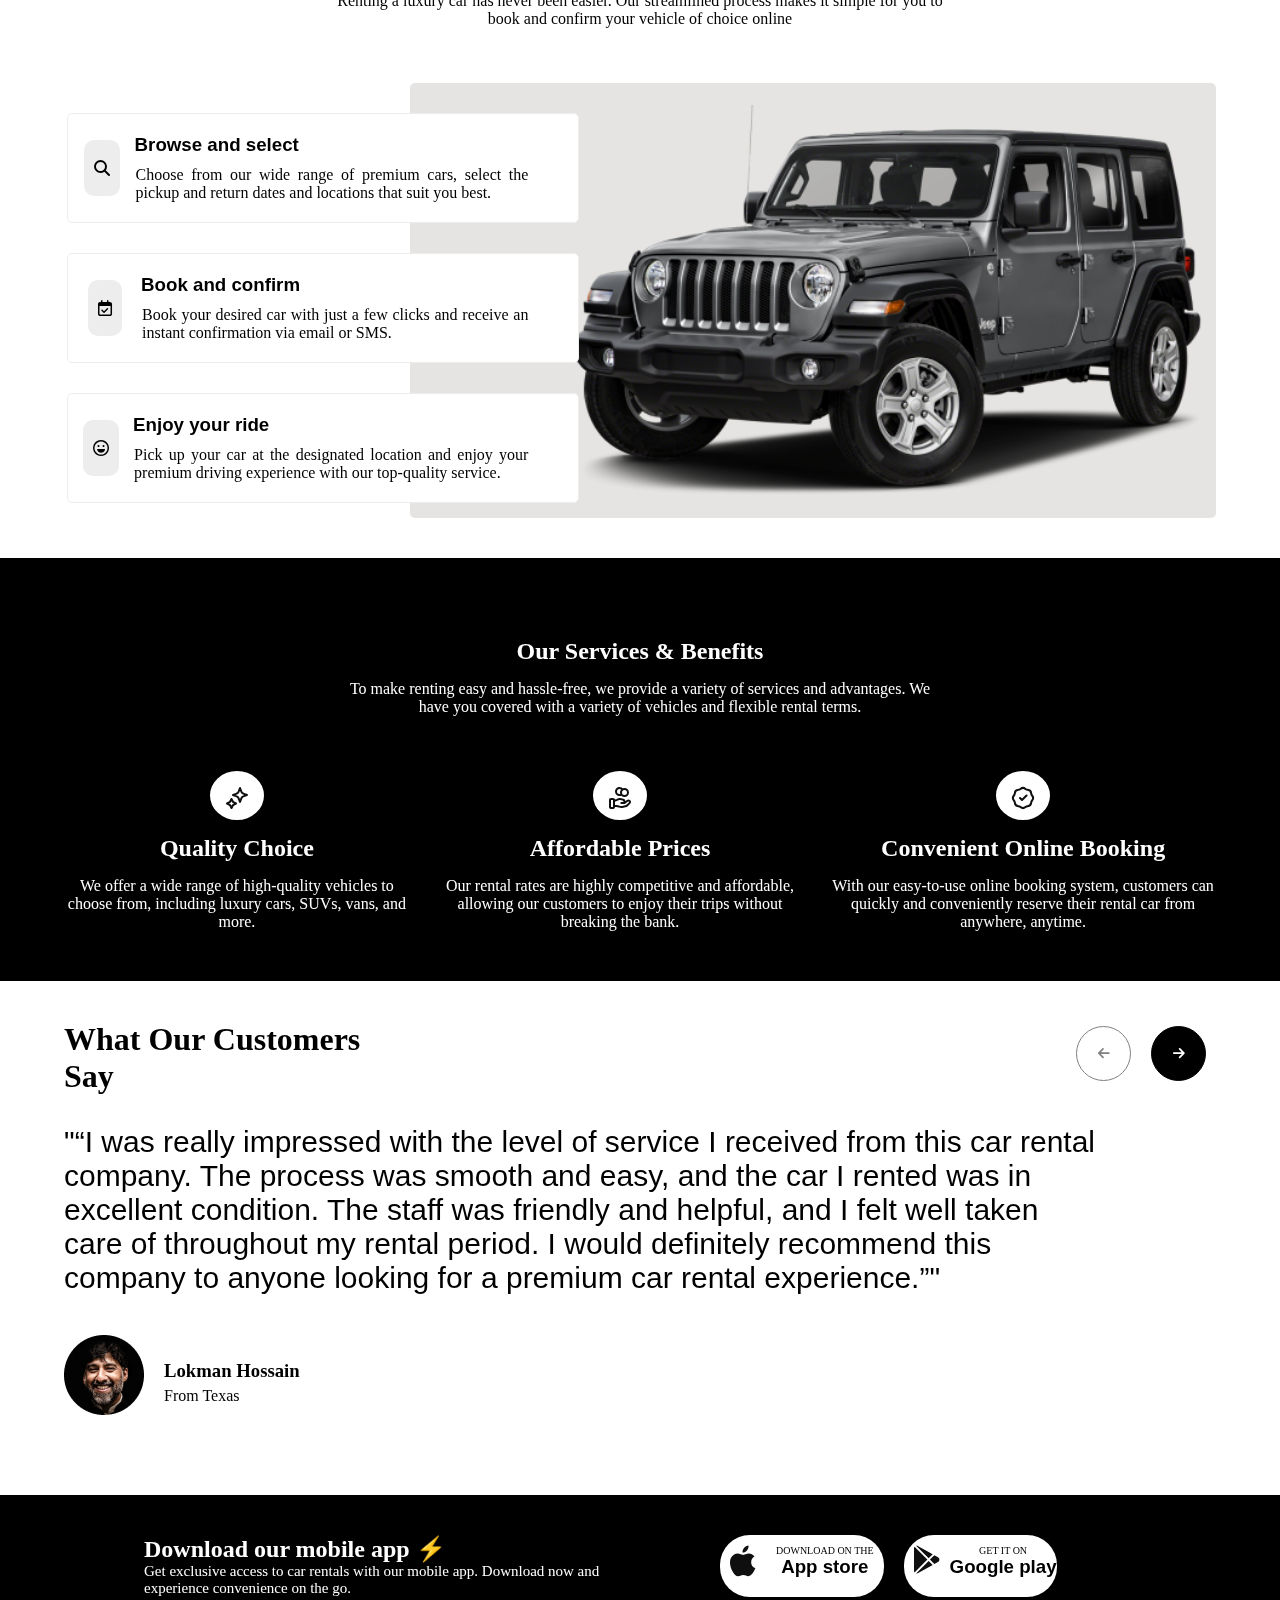
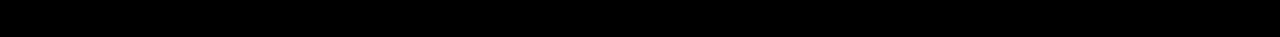
==== commit 8f91507b: "section next" ====
--- a/index.html
+++ b/index.html
@@ -999,5 +999,43 @@
             </div>      
         </div>
     </section>
+
+    <section id="download-section">
+        <div class="download-container">
+            <div class="download-contents download-description">
+                <h2>Download our mobile app ⚡️</h2>
+                <p>Get exclusive access to car rentals with our mobile app. Download now and experience convenience on the go.</p>
+            </div>
+            <div class="download-contents download-buttons-container">
+                    <div class="download-button">
+                        <div class="download-icon-button">
+                            <svg width="26" height="32" viewBox="0 0 26 32" fill="none" xmlns="http://www.w3.org/2000/svg">
+                                <path d="M25.3685 23.3489C24.6748 24.884 24.3436 25.5693 23.4503 26.9257C22.2058 28.8198 20.4497 31.179 18.2737 31.199C16.3409 31.217 15.8442 29.942 13.2201 29.9574C10.5962 29.9727 10.0494 31.2217 8.1164 31.2037C5.94042 31.1844 4.27796 29.0539 3.03202 27.1585C-0.450586 21.861 -0.814443 15.6448 1.33345 12.3402C2.85981 9.99029 5.26879 8.61726 7.53291 8.61726C9.83837 8.61726 11.2879 9.88023 13.1948 9.88023C15.0442 9.88023 16.1706 8.61523 18.8366 8.61523C20.8517 8.61523 22.9869 9.71146 24.5086 11.6055C19.523 14.335 20.3336 21.4467 25.3685 23.3489Z" fill="#0F0F0F"/>
+                                <path d="M17.0953 5.29949C18.0641 4.05712 18.7985 2.30449 18.5314 0.511719C16.9491 0.619857 15.0996 1.62598 14.0193 2.93699C13.0385 4.12662 12.2286 5.89131 12.5437 7.60658C14.2697 7.66071 16.0571 6.62982 17.0953 5.29949Z" fill="#0F0F0F"/>
+                            </svg>     
+                        </div>
+                        <div class="download-text-button">
+                             <p>Download on the</p>
+                             <h3>App store</h3>
+                        </div>
+                    </div>
+                    <div class="download-button">
+                        <div class="download-icon-button">
+                            <svg width="26" height="29" viewBox="0 0 26 29" fill="none" xmlns="http://www.w3.org/2000/svg">
+                                <path d="M4.21186 28.0649C3.57891 28.4735 2.81868 28.5971 2.10547 28.4288L14.6375 15.9102L18.6991 19.9674L4.21186 28.0649Z" fill="#0F0F0F"/>
+                                <path d="M0.550669 27.4095C0.201224 26.9453 0 26.3754 0 25.7724V3.47296C0 2.87003 0.201224 2.30009 0.550669 1.83594L13.351 14.6226L0.550669 27.4095Z" fill="#0F0F0F"/>
+                                <path d="M24.0003 17.004L20.3499 19.0442L15.9248 14.6238L20.3502 10.2031L24.0009 12.2436C24.8755 12.733 25.3976 13.6228 25.3976 14.6238C25.3976 15.6248 24.8755 16.5144 24.0003 17.004Z" fill="#0F0F0F"/>
+                                <path d="M14.6376 13.3383L2.10645 0.820392C2.31184 0.772034 2.52097 0.746094 2.73 0.746094C3.24679 0.746094 3.76166 0.892876 4.21209 1.18356L18.6994 9.28092L14.6376 13.3383Z" fill="#0F0F0F"/>
+                                </svg>
+                                    
+                        </div>
+                        <div class="download-text-button">
+                             <p>Get it on</p>
+                             <h3>Google play</h3>
+                        </div>
+                    </div>
+            </div>
+        </div>
+    </section>
 </body>
 </html>--- a/style.css
+++ b/style.css
@@ -1,6 +1,9 @@
 *{
     margin: 0px;
     padding: 0px;
+}
+a{
+    text-decoration: none;
 }
 #Home{
     margin-bottom: 30px;
@@ -102,6 +105,7 @@
 #work-section, 
 #service-section,
 #comment-section,
+#download-section,
 .collection-header-container,
 .work-header-container,
 .service-header-container{
@@ -114,7 +118,8 @@
  .collection-container, 
  .work-section-container,
  .service-section-container,
- .comment-container{
+ .comment-container,
+ .download-container{
     width: 90vw;
 }
 .brand-section-header, .bod-section-header, .comment-section-header{
@@ -380,4 +385,46 @@
 }
 .owner-name-container h3{
     padding: 5px 0px;
-}+}
+#download-section{
+    background-color: black;
+    color: white;
+}
+.download-container{
+    display: flex;
+}
+.download-container .download-contents{
+    width: 45%;
+    padding-left: 80px;
+}
+.download-container .download-description h3{
+    padding: 0px 0px;
+}
+.download-container .download-description p{
+    font-size: 15px;
+    font-weight: 100;
+}
+.download-container .download-buttons-container{
+    display: flex;
+    gap: 20px;
+    text-align: center;
+}
+.download-icon-button{
+    padding: 10px 10px 10px 10px;
+}
+.download-button{
+    background-color: white;
+    display: flex;
+    border-radius: 30px;
+}
+.download-text-button{
+    color: black;
+}
+.download-text-button p {
+    padding: 10px 10px 0px 10px;
+    text-transform: uppercase;
+    font-size: 10px;
+}
+.download-text-button h3 {
+    font-family: Arial, Helvetica, sans-serif;
+}
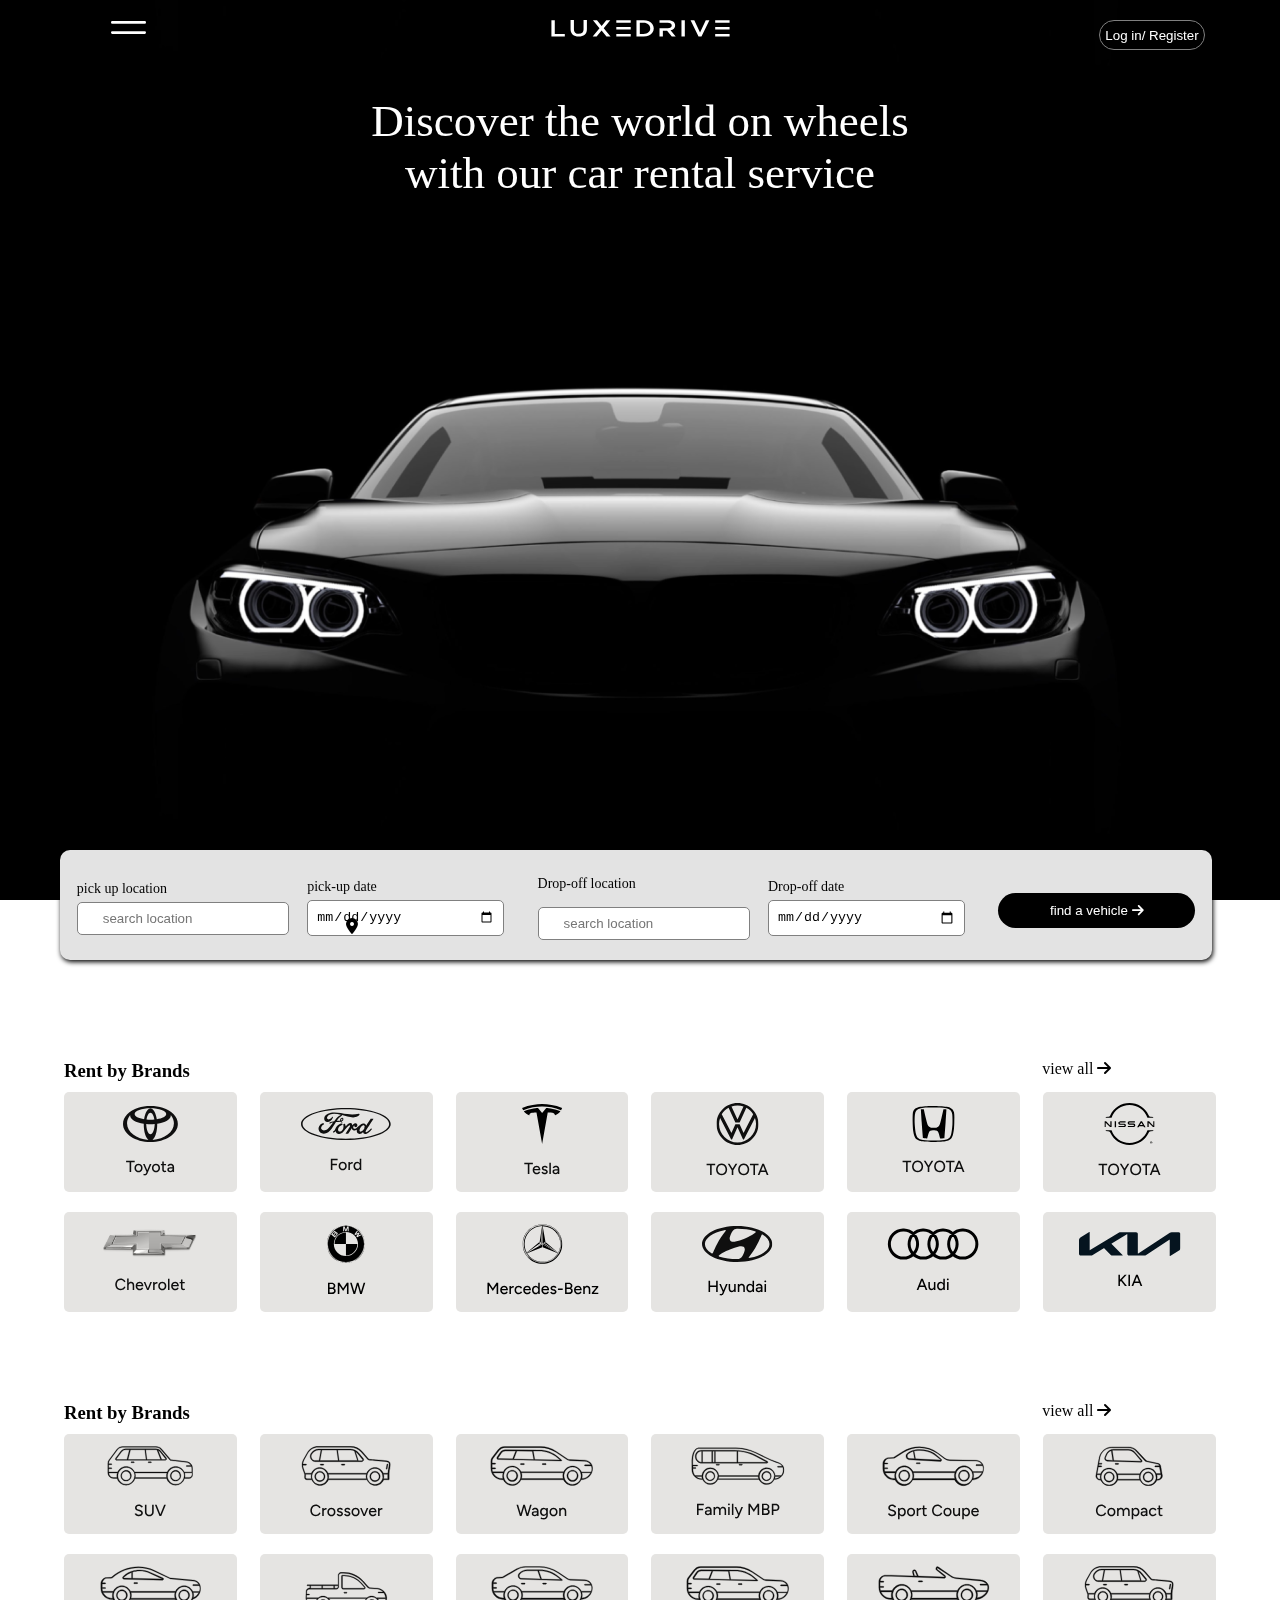
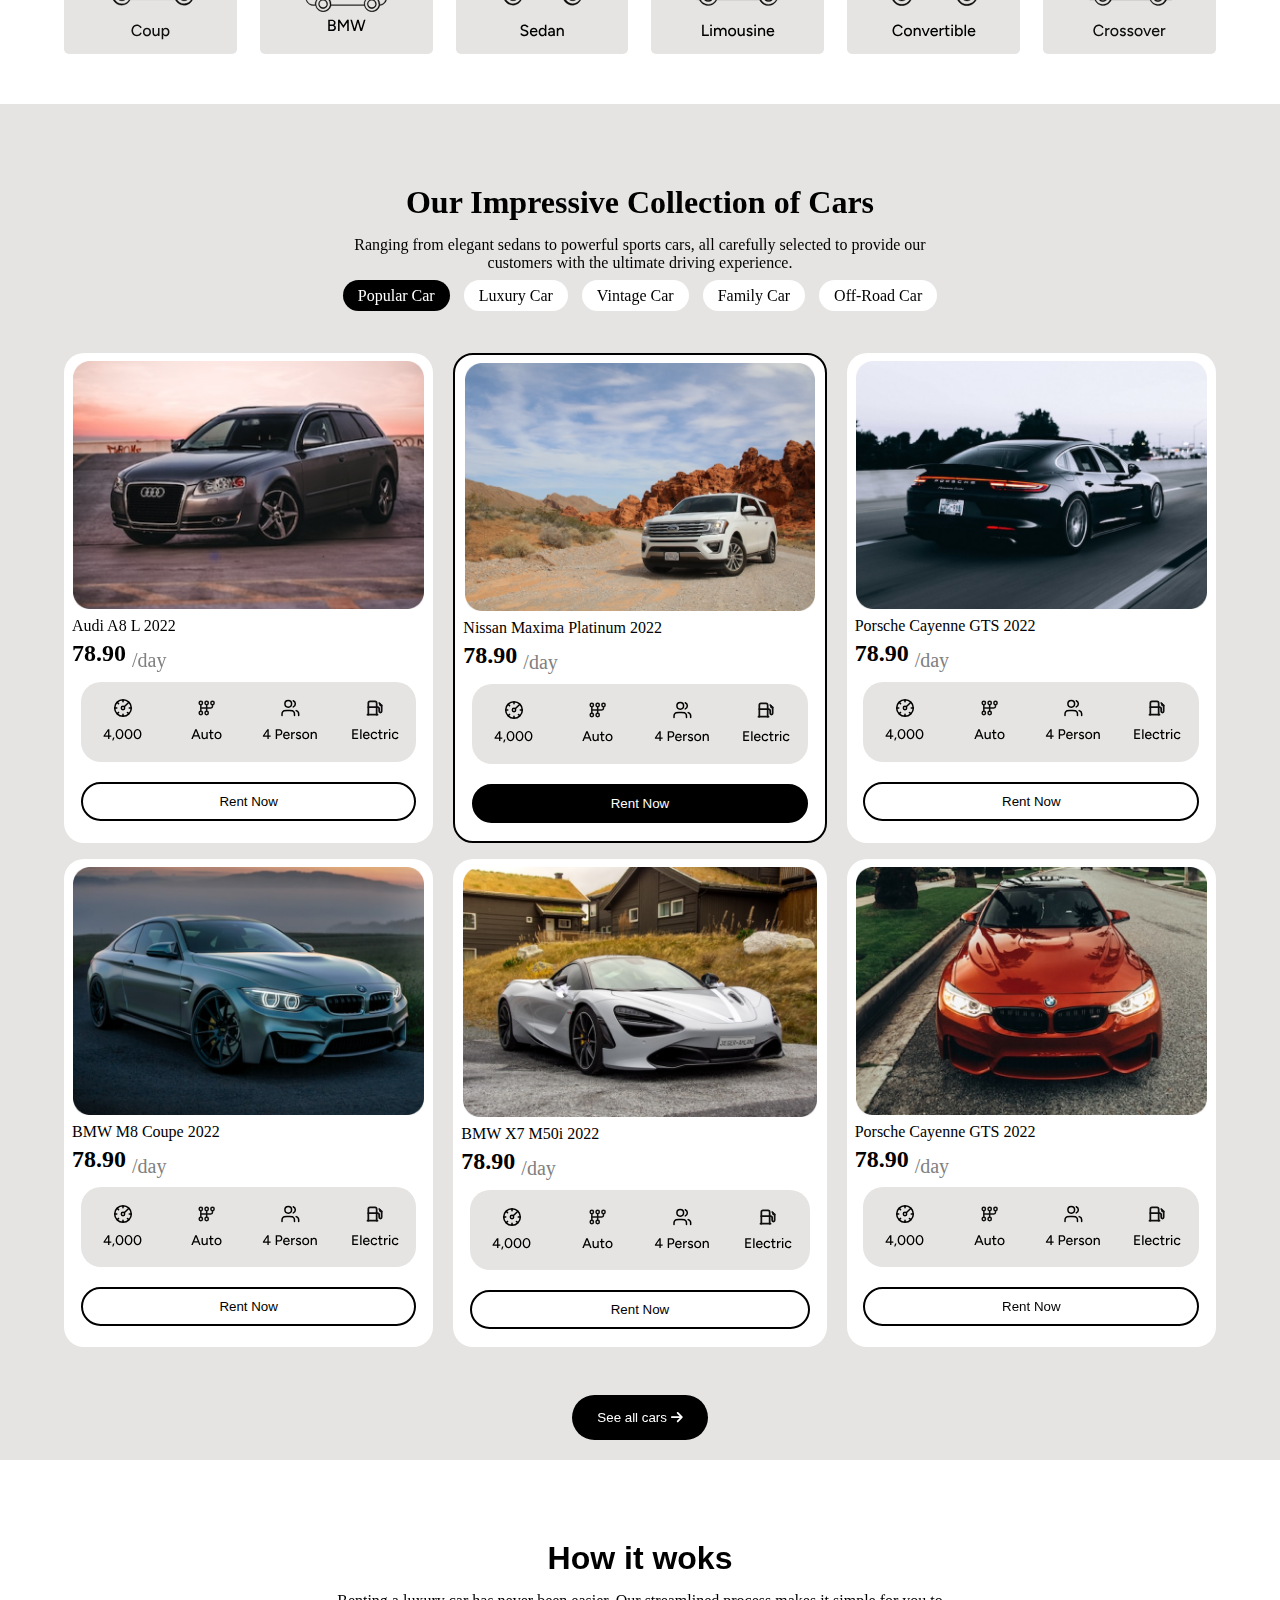
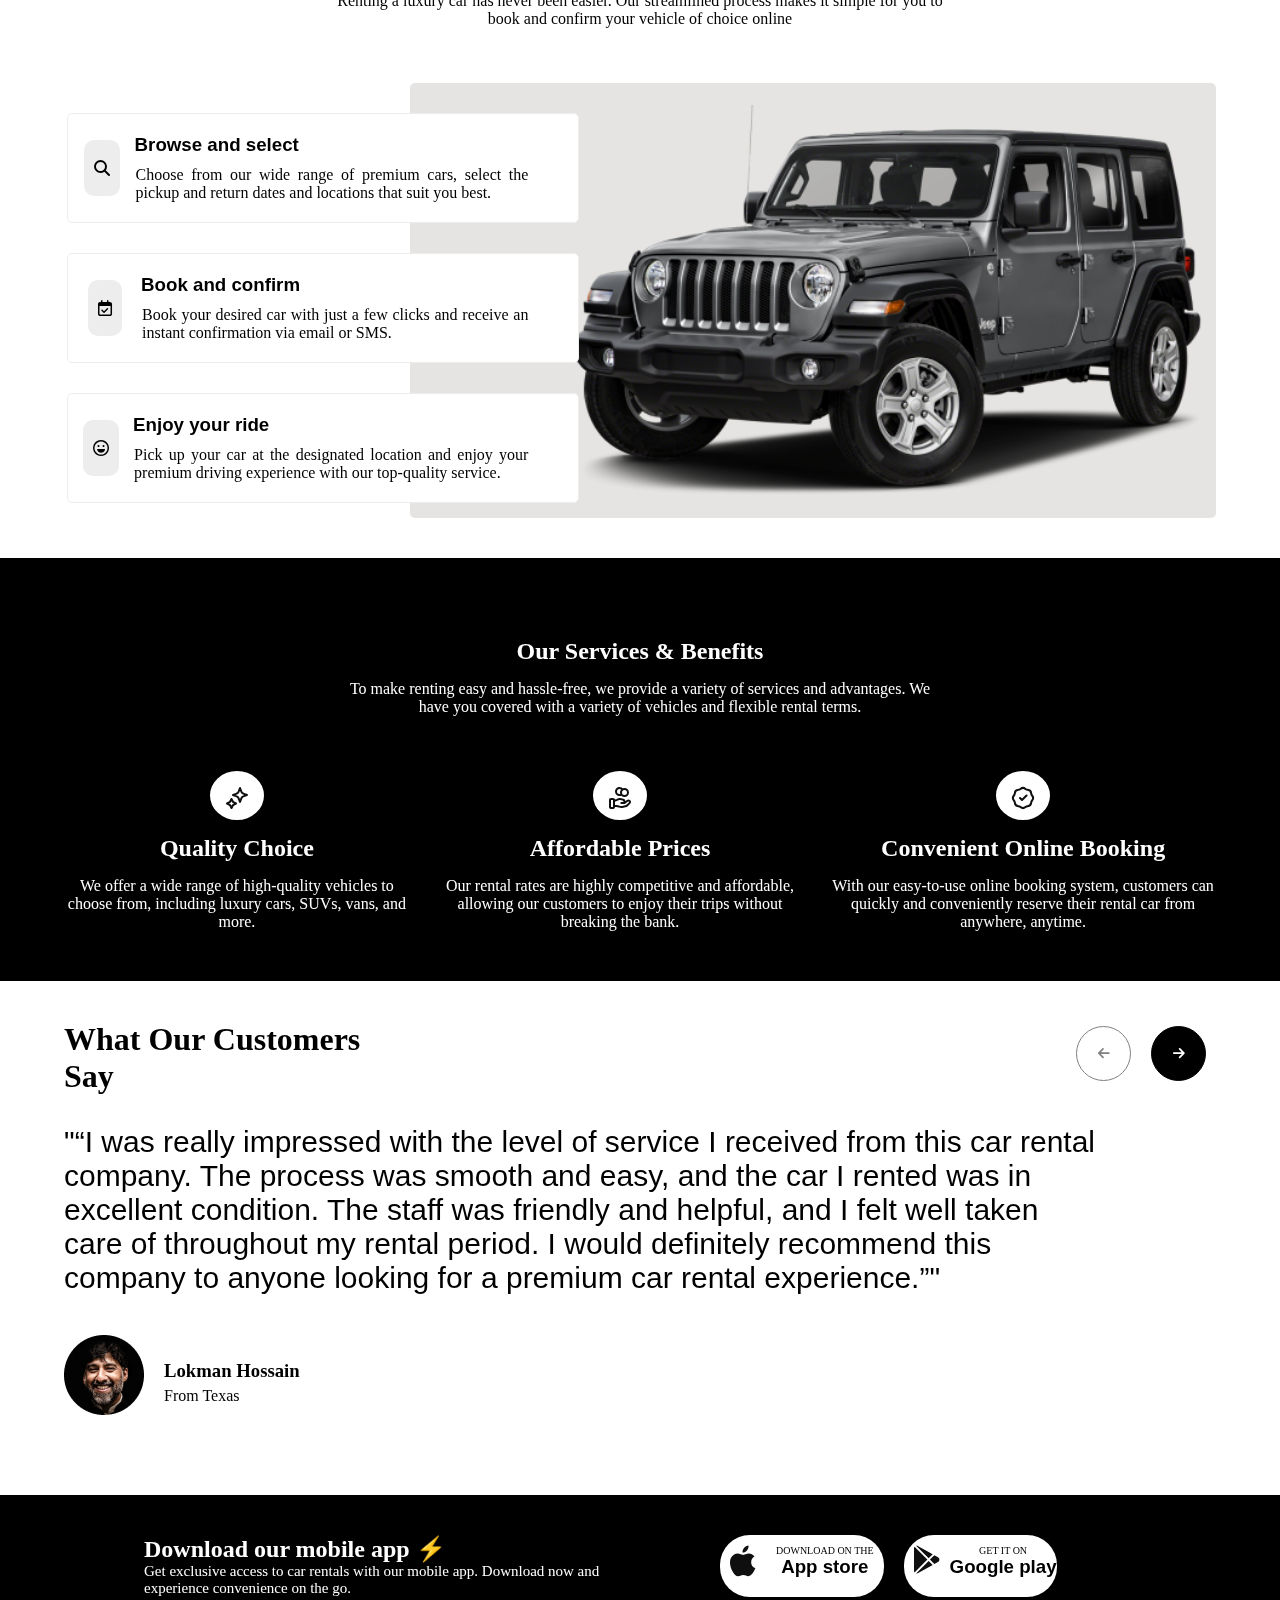
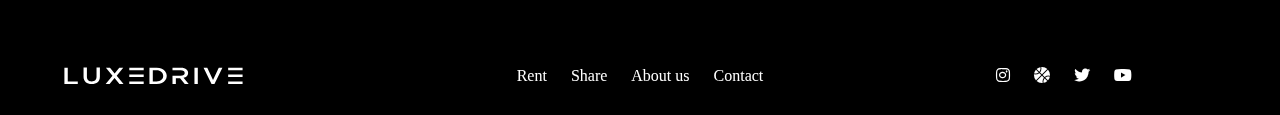
==== commit f2522d2d: "finale of the website end os topic" ====
--- a/index.html
+++ b/index.html
@@ -1037,5 +1037,32 @@
             </div>
         </div>
     </section>
+
+    <footer>
+        <div class="footer-container">
+            <div class="footer-contente footer-logo">
+                <svg width="179" height="17" viewBox="0 0 179 17" fill="none" xmlns="http://www.w3.org/2000/svg">
+                    <path d="M0.4 17H13.792V14.408H3.76V0.775999H0.4V17ZM27.6835 17C30.2035 17 32.1955 16.4 33.6595 15.176C35.1235 13.976 35.8675 12.152 35.8915 9.728V0.511999H32.5315V9.848C32.5315 11.36 32.0995 12.488 31.2595 13.232C30.4195 14 29.2435 14.384 27.7315 14.384C26.2195 14.384 25.0435 13.976 24.1795 13.184C23.3395 12.416 22.9075 11.264 22.9075 9.752V0.511999H19.5475V9.848C19.5715 12.224 20.2915 14 21.7555 15.2C23.1955 16.4 25.1635 17 27.6835 17ZM41.6481 17H45.6081L50.5521 10.976L55.4481 17H59.5281L52.7121 8.696L59.2401 0.775999H55.2801L50.6241 6.464L45.9921 0.775999H41.9121L48.4881 8.744L41.6481 17ZM65.2956 14.456V17H79.6956V14.456H65.2956ZM65.2956 7.544V10.088H79.6956V7.544H65.2956ZM65.2956 0.775999V3.32H79.6956V0.775999H65.2956ZM85.4509 17H92.5789C94.5949 16.976 96.3469 16.616 97.8829 15.92C99.3949 15.2 100.571 14.24 101.435 13.016C102.275 11.792 102.707 10.424 102.731 8.888V8.84C102.707 7.304 102.275 5.912 101.435 4.712C100.571 3.512 99.3949 2.552 97.8829 1.832C96.3469 1.136 94.5949 0.775999 92.5789 0.775999H85.4509V17ZM88.8109 14.408V3.368H92.5789C94.5949 3.392 96.2029 3.92 97.4029 4.928C98.5789 5.936 99.1789 7.256 99.2029 8.888V8.936C99.1789 10.544 98.5789 11.864 97.4029 12.848C96.2029 13.856 94.5949 14.384 92.5789 14.408H88.8109ZM116.745 8.816H108.489V17H111.849V11.336H116.049L120.753 17H124.689L119.553 10.856C120.897 10.544 122.001 9.968 122.817 9.152C123.657 8.336 124.065 7.4 124.089 6.056V5.768C124.089 5.072 123.969 4.52 123.681 3.944C123.417 3.344 123.033 2.84 122.505 2.384C121.905 1.88 121.137 1.472 120.201 1.184C119.265 0.92 118.209 0.775999 117.009 0.775999H108.489V3.368H116.721C117.969 3.368 118.953 3.584 119.649 4.064C120.321 4.52 120.681 5.072 120.681 5.936V6.224C120.681 7.064 120.321 7.592 119.625 8.072C118.929 8.552 117.969 8.816 116.745 8.816ZM130.449 17H133.809V0.775999H130.449V17ZM147.509 17H150.461L158.405 0.655999H154.757L149.021 12.896L143.261 0.655999H139.565L147.509 17ZM164.174 14.456V17H178.574V14.456H164.174ZM164.174 7.544V10.088H178.574V7.544H164.174ZM164.174 0.775999V3.32H178.574V0.775999H164.174Z" fill="white"/>
+                    </svg>
+                    
+            </div>
+            <div class="footer-contente footer-nav">
+                <ul>
+                <li><a href="">Rent</a></li>
+                <li><a href="">Share</a></li>
+                <li><a href="">About us</a></li>
+                <li><a href="">Contact</a></li>
+                </ul>
+            </div>
+            <div class="footer-contente footer-social">
+                <ul>
+                    <li><a href=""><i class="fa-brands fa-instagram"></i></a></li>
+                    <li><a href=""><i class="fa-solid fa-basketball"></i></a></li>
+                    <li><a href=""><i class="fa-brands fa-twitter"></i></a></li>
+                    <li><a href=""><i class="fa-brands fa-youtube"></i></a></li>
+                </ul>
+            </div>
+        </div>
+    </footer>
 </body>
 </html>--- a/style.css
+++ b/style.css
@@ -108,7 +108,8 @@
 #download-section,
 .collection-header-container,
 .work-header-container,
-.service-header-container{
+.service-header-container,
+footer{
     display: flex;
     justify-content: center;
     padding: 40px 0px;
@@ -119,7 +120,8 @@
  .work-section-container,
  .service-section-container,
  .comment-container,
- .download-container{
+ .download-container,
+ .footer-container{
     width: 90vw;
 }
 .brand-section-header, .bod-section-header, .comment-section-header{
@@ -428,3 +430,33 @@
 .download-text-button h3 {
     font-family: Arial, Helvetica, sans-serif;
 }
+
+/*footer-styling*/
+footer{
+    margin: unset;
+    background-color: black;
+    padding: 30px 0px;
+    color: white;
+}
+.footer-container{
+    display: flex;
+}
+.footer-logo{
+    display: flex;
+    width: 20%;
+    justify-content: start;
+}
+.footer-nav{
+    width: 60%;
+    text-align: center;
+}
+.footer-nav ul li,
+.footer-social ul li{
+    display: inline;
+}
+.footer-nav ul li a,
+.footer-social ul li a{
+    text-decoration: none;
+    color: white;
+    padding: 0px 10px;
+}